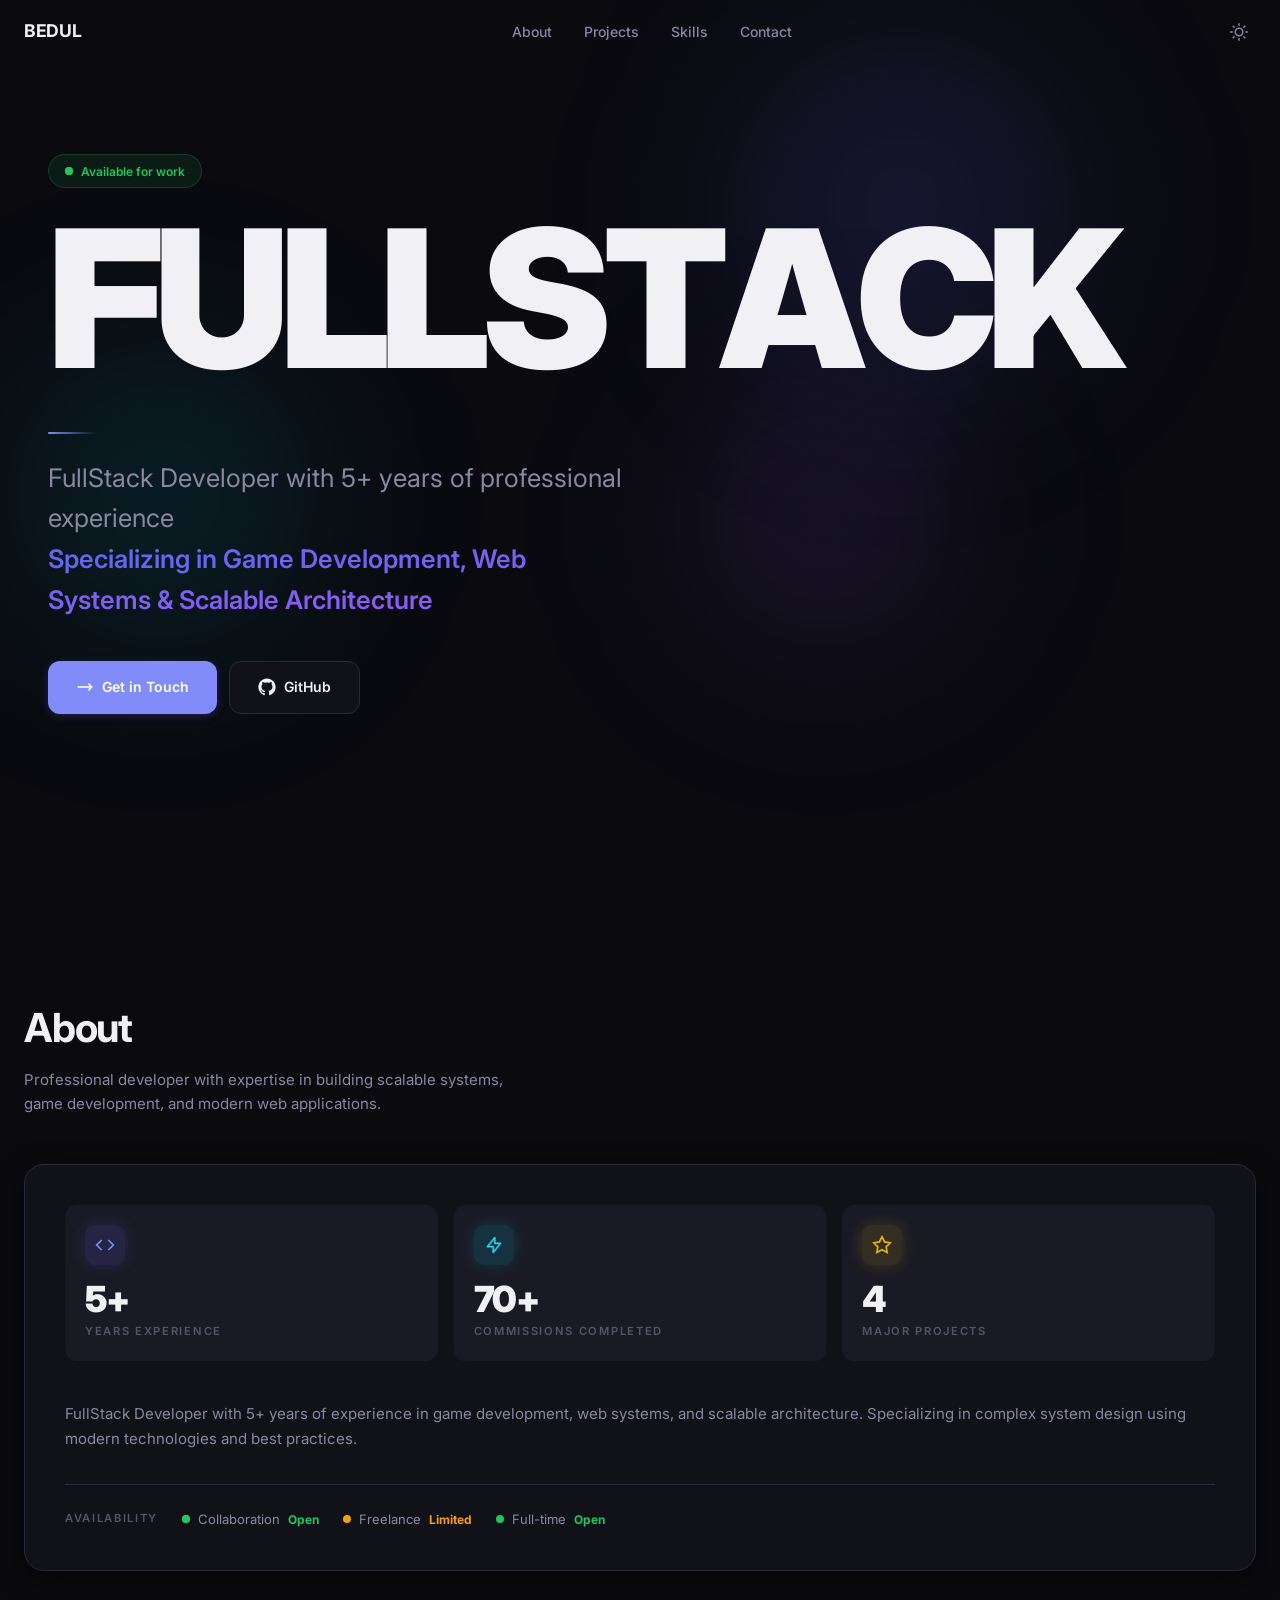
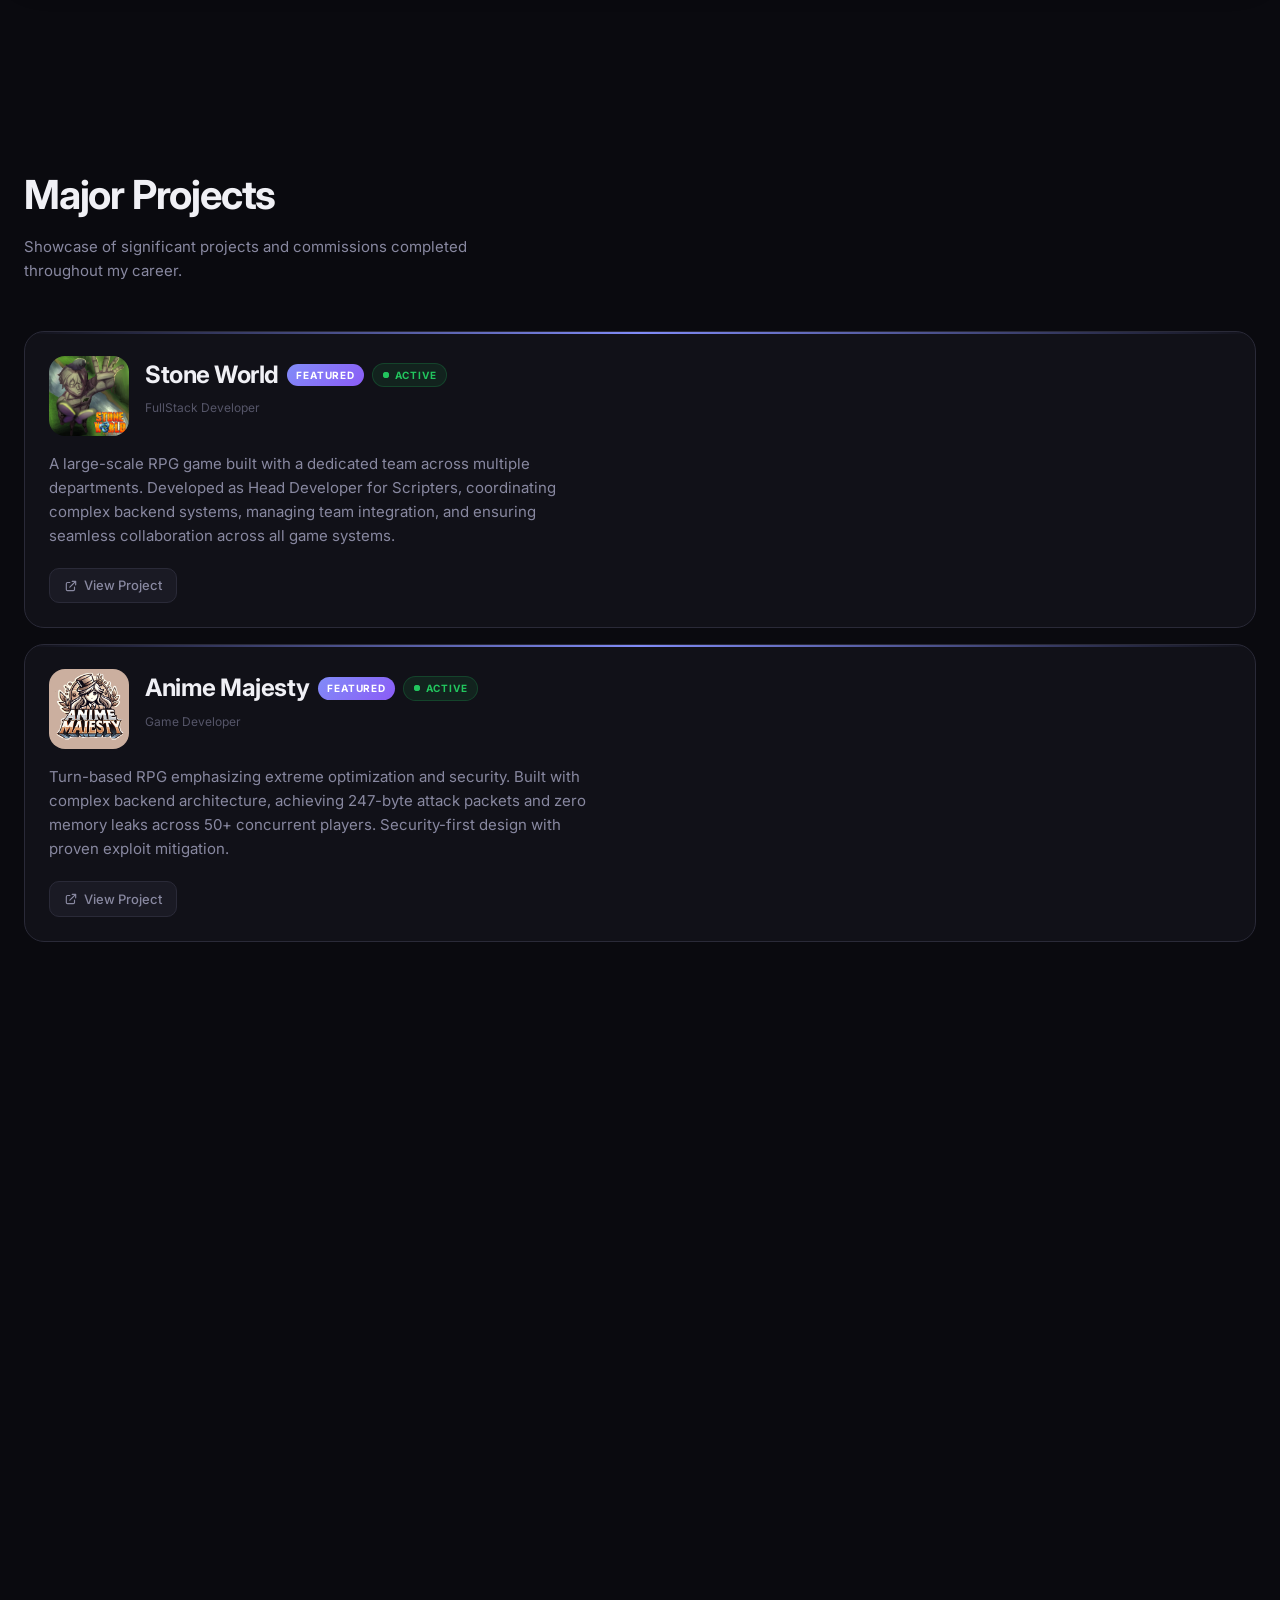
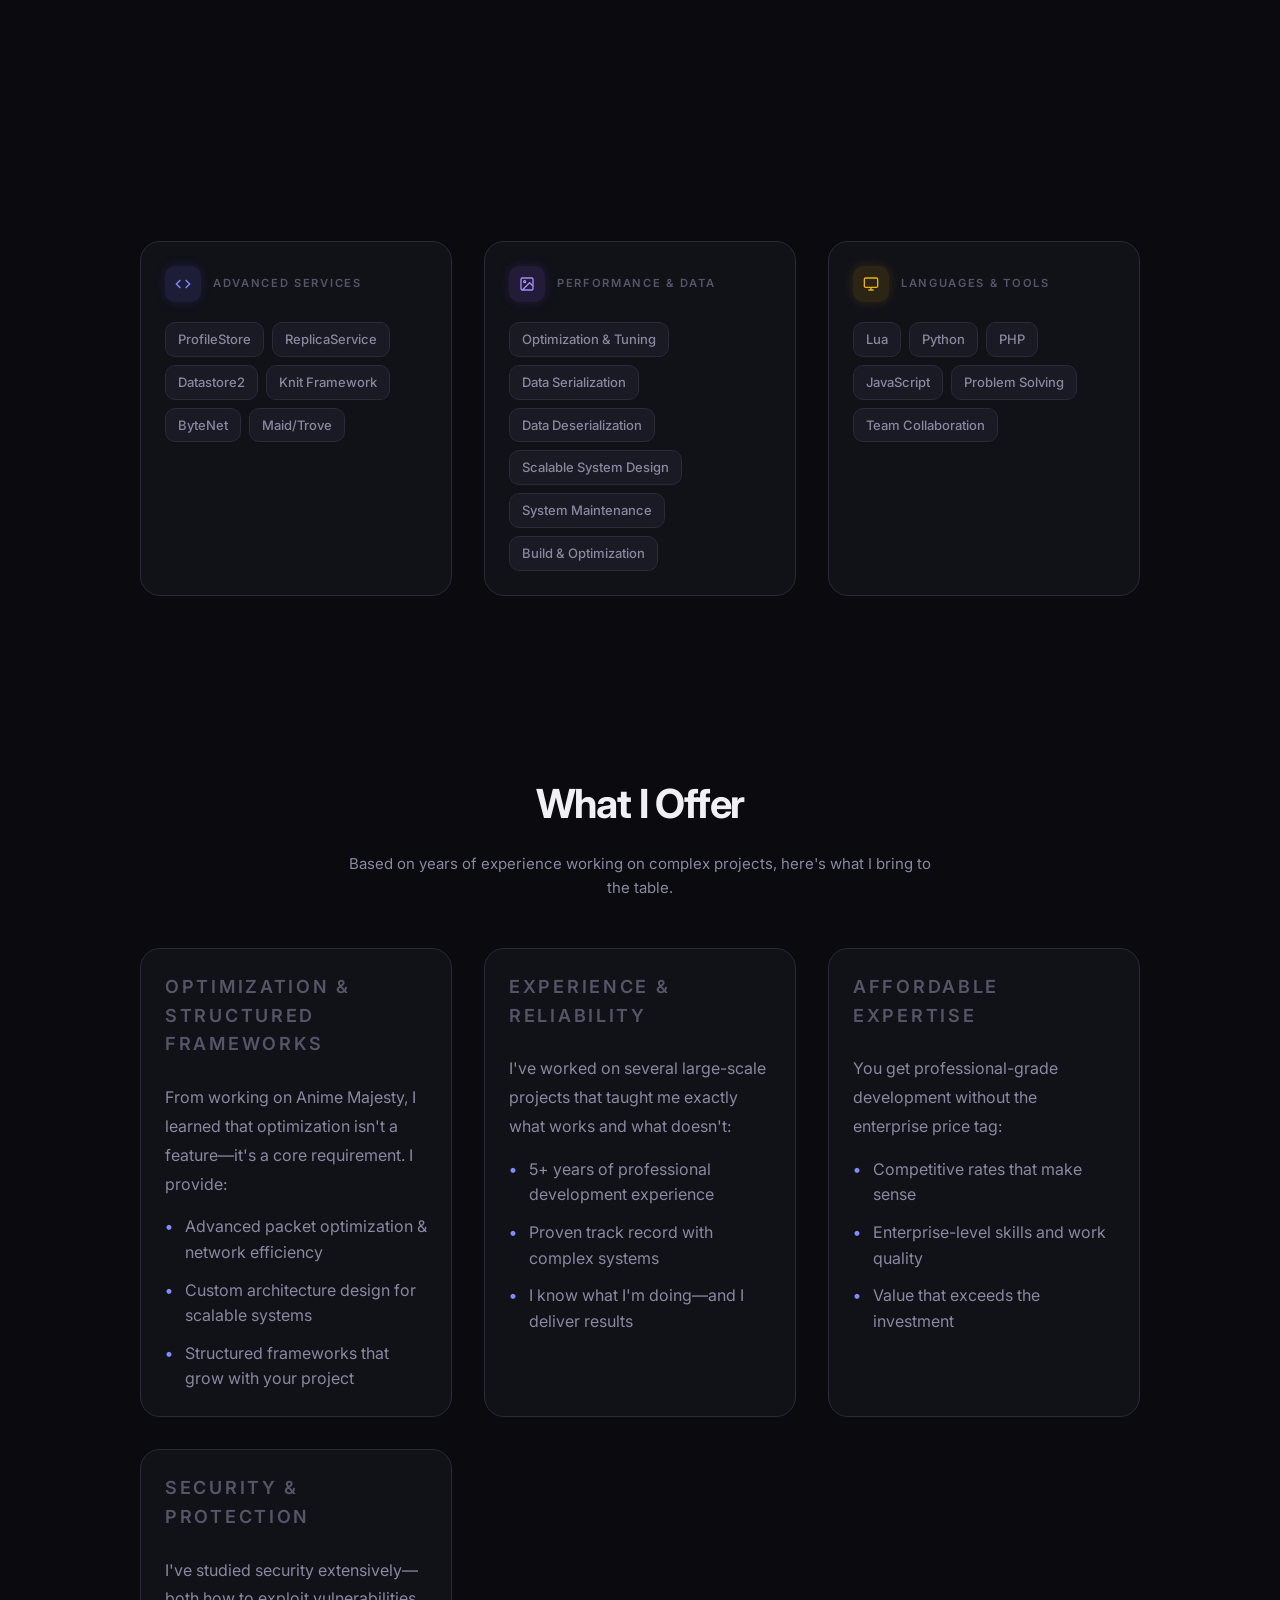
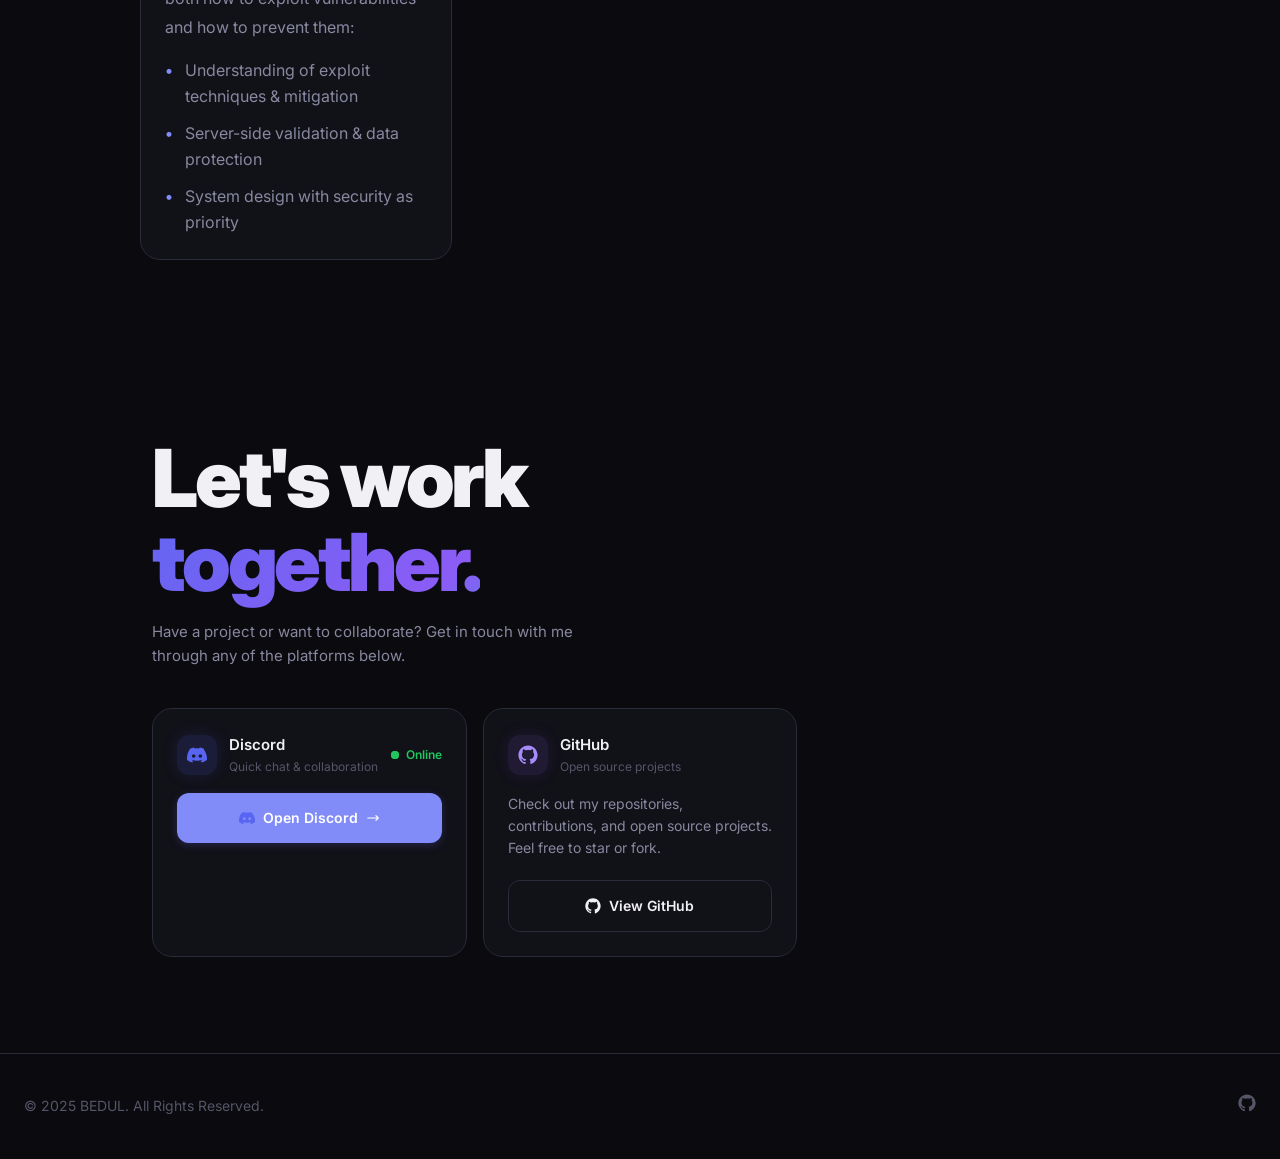
==== index.html @ ff4f9128 "Update index.html" ====
<!DOCTYPE html>
<html lang="en">
<head>
    <meta charset="UTF-8">
    <meta name="viewport" content="width=device-width, initial-scale=1.0">
    <title>BEDUL - FullStack Developer & Game Developer</title>
    <meta name="description" content="FullStack Developer with 5+ years experience. Specializing in game development, web development, and system design. 70+ commissions completed.">
    <meta name="theme-color" content="#fafafa">

    <!-- Fonts -->
    <link rel="preconnect" href="https://fonts.googleapis.com">
    <link rel="preconnect" href="https://fonts.gstatic.com" crossorigin>
    <link href="https://fonts.googleapis.com/css2?family=Inter:wght@400;500;600;700;800;900&family=JetBrains+Mono:wght@400;500&display=swap" rel="stylesheet">

    <!-- Icons (Font Awesome) -->
    <link href="https://cdnjs.cloudflare.com/ajax/libs/font-awesome/6.4.0/css/all.min.css" rel="stylesheet">

    <!-- Custom CSS -->
    <link href="assets/css/style.css" rel="stylesheet">
</head>
<body>

<!-- ─── Ambient Background ─── -->
<div class="ambient-bg" aria-hidden="true">
    <div class="orb orb-1"></div>
    <div class="orb orb-2"></div>
    <div class="orb orb-3"></div>
</div>

<!-- ─── Navbar ─── -->
<nav id="navbar">
    <div class="nav-inner">
        <a href="#hero" class="nav-brand">BEDUL</a>

        <ul class="nav-links" id="nav-links">
            <li><a href="#about" onclick="smoothScroll(event,'#about')">About</a></li>
            <li><a href="#projects" onclick="smoothScroll(event,'#projects')">Projects</a></li>
            <li><a href="#skills" onclick="smoothScroll(event,'#skills')">Skills</a></li>
            <li><a href="#contact" onclick="smoothScroll(event,'#contact')">Contact</a></li>
        </ul>

        <div style="display:flex;align-items:center;gap:.5rem;">
            <button id="theme-toggle" aria-label="Toggle theme" title="Toggle theme">
                <!-- Moon icon (shown in light mode) -->
                <svg id="icon-moon" xmlns="http://www.w3.org/2000/svg" viewBox="0 0 24 24" fill="none" stroke="currentColor" stroke-width="2" stroke-linecap="round" stroke-linejoin="round"><path d="M21 12.79A9 9 0 1 1 11.21 3 7 7 0 0 0 21 12.79z"/></svg>
                <!-- Sun icon (shown in dark mode) -->
                <svg id="icon-sun" xmlns="http://www.w3.org/2000/svg" viewBox="0 0 24 24" fill="none" stroke="currentColor" stroke-width="2" stroke-linecap="round" stroke-linejoin="round" style="display:none"><circle cx="12" cy="12" r="5"/><line x1="12" y1="1" x2="12" y2="3"/><line x1="12" y1="21" x2="12" y2="23"/><line x1="4.22" y1="4.22" x2="5.64" y2="5.64"/><line x1="18.36" y1="18.36" x2="19.78" y2="19.78"/><line x1="1" y1="12" x2="3" y2="12"/><line x1="21" y1="12" x2="23" y2="12"/><line x1="4.22" y1="19.78" x2="5.64" y2="18.36"/><line x1="18.36" y1="5.64" x2="19.78" y2="4.22"/></svg>
            </button>
            <button id="mobile-menu-btn" aria-label="Toggle menu">
                <svg xmlns="http://www.w3.org/2000/svg" width="22" height="22" fill="none" stroke="currentColor" stroke-width="2" stroke-linecap="round" stroke-linejoin="round" viewBox="0 0 24 24"><line x1="3" y1="6" x2="21" y2="6"/><line x1="3" y1="12" x2="21" y2="12"/><line x1="3" y1="18" x2="21" y2="18"/></svg>
            </button>
        </div>
    </div>
</nav>

<!-- Mobile Nav -->
<div id="mobile-nav">
    <a href="#about" onclick="mobileSmoothScroll(event,'#about')">About</a>
    <a href="#projects" onclick="mobileSmoothScroll(event,'#projects')">Projects</a>
    <a href="#skills" onclick="mobileSmoothScroll(event,'#skills')">Skills</a>
    <a href="#contact" onclick="mobileSmoothScroll(event,'#contact')">Contact</a>
</div>

<main>
<!-- ─── Hero ─── -->
<section id="hero">
    <div class="hero-inner">
        <div class="hero-available">
            <span class="pulse-dot"></span>
            Available for work
        </div>

        <h1 class="hero-title" aria-label="FullStack Developer">
            <span class="char" style="animation-delay:.15s">F</span><span class="char" style="animation-delay:.21s">U</span><span class="char" style="animation-delay:.27s">L</span><span class="char" style="animation-delay:.33s">L</span><span class="char" style="animation-delay:.39s">S</span><span class="char" style="animation-delay:.45s">T</span><span class="char" style="animation-delay:.51s">A</span><span class="char" style="animation-delay:.57s">C</span><span class="char" style="animation-delay:.63s">K</span>
        </h1>

        <div class="hero-divider"></div>

        <p class="hero-subtitle">
            FullStack Developer with 5+ years of professional experience<br>
            <span class="accent-text">Specializing in Game Development, Web Systems & Scalable Architecture</span>
        </p>

        <div class="hero-actions">
            <a href="#contact" onclick="smoothScroll(event,'#contact')" class="btn-primary">
                <svg xmlns="http://www.w3.org/2000/svg" class="btn-icon" fill="none" viewBox="0 0 24 24" stroke="currentColor" stroke-width="2"><path stroke-linecap="round" stroke-linejoin="round" d="M17 8l4 4m0 0l-4 4m4-4H3"/></svg>
                Get in Touch
            </a>
            <a href="https://github.com/addinzulfikar" target="_blank" rel="noopener" class="btn-secondary">
                <svg xmlns="http://www.w3.org/2000/svg" class="btn-icon" fill="currentColor" viewBox="0 0 24 24"><path d="M12 .5C5.73.5.5 5.73.5 12c0 5.08 3.29 9.38 7.86 10.9.57.1.78-.25.78-.55v-2c-3.19.69-3.86-1.54-3.86-1.54-.52-1.32-1.27-1.67-1.27-1.67-1.04-.71.08-.7.08-.7 1.15.08 1.76 1.18 1.76 1.18 1.02 1.75 2.68 1.24 3.33.95.1-.74.4-1.24.72-1.52-2.55-.29-5.23-1.27-5.23-5.67 0-1.25.45-2.28 1.18-3.08-.12-.29-.51-1.46.11-3.04 0 0 .96-.31 3.14 1.17a10.9 10.9 0 0 1 2.86-.38c.97 0 1.95.13 2.86.38 2.18-1.48 3.14-1.17 3.14-1.17.62 1.58.23 2.75.11 3.04.73.8 1.18 1.83 1.18 3.08 0 4.41-2.69 5.38-5.25 5.66.41.36.78 1.06.78 2.13v3.16c0 .31.2.66.79.55C20.21 21.38 23.5 17.08 23.5 12 23.5 5.73 18.27.5 12 .5z"/></svg>
                GitHub
            </a>
        </div>
    </div>
</section>

<!-- ─── About ─── -->
<section id="about">
    <div class="section-header reveal">
        <h2 class="section-title">About</h2>
        <p class="section-subtitle">Professional developer with expertise in building scalable systems, game development, and modern web applications.</p>
    </div>

    <div class="about-card reveal">
        <div class="stats-grid">
            <!-- Stat 1 -->
            <div class="stat-card">
                <div class="stat-icon" style="background:rgba(99,102,241,.15);box-shadow:0 0 16px rgba(99,102,241,.2)">
                    <svg xmlns="http://www.w3.org/2000/svg" fill="none" viewBox="0 0 24 24" stroke="#818cf8" stroke-width="2"><polyline points="16 18 22 12 16 6"/><polyline points="8 6 2 12 8 18"/></svg>
                </div>
                <div class="stat-number" data-target="5" data-suffix="+">0</div>
                <div class="stat-label">Years Experience</div>
            </div>

            <!-- Stat 2 -->
            <div class="stat-card">
                <div class="stat-icon" style="background:rgba(6,182,212,.15);box-shadow:0 0 16px rgba(6,182,212,.2)">
                    <svg xmlns="http://www.w3.org/2000/svg" fill="none" viewBox="0 0 24 24" stroke="#22d3ee" stroke-width="2"><path stroke-linecap="round" stroke-linejoin="round" d="M13 10V3L4 14h7v7l9-11h-7z"/></svg>
                </div>
                <div class="stat-number" data-target="70" data-suffix="+">0</div>
                <div class="stat-label">Commissions Completed</div>
            </div>

            <!-- Stat 3 -->
            <div class="stat-card">
                <div class="stat-icon" style="background:rgba(234,179,8,.12);box-shadow:0 0 16px rgba(234,179,8,.2)">
                    <svg xmlns="http://www.w3.org/2000/svg" fill="none" viewBox="0 0 24 24" stroke="#eab308" stroke-width="2"><polygon points="12 2 15.09 8.26 22 9.27 17 14.14 18.18 21.02 12 17.77 5.82 21.02 7 14.14 2 9.27 8.91 8.26 12 2"/></svg>
                </div>
                <div class="stat-number" data-target="4" data-suffix="">0</div>
                <div class="stat-label">Major Projects</div>
            </div>
        </div>

        <p style="font-size:.9375rem;color:var(--color-text-secondary);line-height:1.7;margin-bottom:1rem;">
            FullStack Developer with 5+ years of experience in game development, web systems, and scalable architecture. Specializing in complex system design using modern technologies and best practices.
        </p>

        <div class="availability-row">
            <span class="avail-label">Availability</span>
            <div class="avail-item">
                <span class="pulse-dot" style="width:8px;height:8px;flex-shrink:0;position:relative;display:inline-block"></span>
                <span style="font-size:.8125rem;color:var(--color-text-secondary)">Collaboration</span>
                <span class="avail-status" style="color:var(--color-available)">Open</span>
            </div>
            <div class="avail-item">
                <span style="width:8px;height:8px;border-radius:50%;background:var(--color-limited);display:inline-block;flex-shrink:0"></span>
                <span style="font-size:.8125rem;color:var(--color-text-secondary)">Freelance</span>
                <span class="avail-status" style="color:var(--color-limited)">Limited</span>
            </div>
            <div class="avail-item">
                <span style="width:8px;height:8px;border-radius:50%;background:var(--color-available);display:inline-block;flex-shrink:0"></span>
                <span style="font-size:.8125rem;color:var(--color-text-secondary)">Full-time</span>
                <span class="avail-status" style="color:var(--color-available)">Open</span>
            </div>
        </div>
    </div>
</section>

<!-- ─── Experience / Projects ─── -->
<section id="projects">
    <div class="section-header reveal">
        <h2 class="section-title">Major Projects</h2>
        <p class="section-subtitle">Showcase of significant projects and commissions completed throughout my career.</p>
    </div>

    <div class="projects-grid">

        <!-- Stone World -->
        <div class="project-card featured reveal">
            <div class="featured-bar"></div>
            <div class="project-card-header">
                <img src="assets/images/Stone_world.png" alt="Stone World" style="width:5rem;height:5rem;border-radius:1rem;object-fit:cover;">
                <div class="project-meta">
                    <div class="project-title-row">
                        <span class="project-title">Stone World</span>
                        <span class="badge badge-featured">Featured</span>
                        <span class="badge badge-active">
                            <span class="pulse-dot" style="width:6px;height:6px;position:relative;display:inline-block"></span>
                            Active
                        </span>
                    </div>
                    <div class="project-role">FullStack Developer</div>
                </div>
            </div>
            <p class="project-desc">A large-scale RPG game built with a dedicated team across multiple departments. Developed as Head Developer for Scripters, coordinating complex backend systems, managing team integration, and ensuring seamless collaboration across all game systems.</p>
            <div class="project-links">
                <a href="stone-world.html" class="project-link-btn">
                    <svg xmlns="http://www.w3.org/2000/svg" fill="none" viewBox="0 0 24 24" stroke="currentColor" stroke-width="2" width="14" height="14"><path stroke-linecap="round" stroke-linejoin="round" d="M10 6H6a2 2 0 00-2 2v10a2 2 0 002 2h10a2 2 0 002-2v-4M14 4h6m0 0v6m0-6L10 14"/></svg>
                    View Project
                </a>
            </div>
        </div>

        <!-- Anime Majesty -->
        <div class="project-card featured reveal">
            <div class="featured-bar"></div>
            <div class="project-card-header">
                <img src="assets/images/Anime_Majesty.png" alt="Anime Majesty" style="width:5rem;height:5rem;border-radius:1rem;object-fit:cover;">
                <div class="project-meta">
                    <div class="project-title-row">
                        <span class="project-title">Anime Majesty</span>
                        <span class="badge badge-featured">Featured</span>
                        <span class="badge badge-active">
                            <span class="pulse-dot" style="width:6px;height:6px;position:relative;display:inline-block"></span>
                            Active
                        </span>
                    </div>
                    <div class="project-role">Game Developer</div>
                </div>
            </div>
            <p class="project-desc">Turn-based RPG emphasizing extreme optimization and security. Built with complex backend architecture, achieving 247-byte attack packets and zero memory leaks across 50+ concurrent players. Security-first design with proven exploit mitigation.</p>
            <div class="project-links">
                <a href="anime-majesty.html" class="project-link-btn">
                    <svg xmlns="http://www.w3.org/2000/svg" fill="none" viewBox="0 0 24 24" stroke="currentColor" stroke-width="2" width="14" height="14"><path stroke-linecap="round" stroke-linejoin="round" d="M10 6H6a2 2 0 00-2 2v10a2 2 0 002 2h10a2 2 0 002-2v-4M14 4h6m0 0v6m0-6L10 14"/></svg>
                    View Project
                </a>
            </div>
        </div>

    </div>
</section>

<!-- ─── Other Projects ─── -->
<section style="padding:4rem 2rem;max-width:1200px;margin:0 auto;">
    <div class="section-header reveal">
        <h2 class="section-title">Other Projects</h2>
        <p class="section-subtitle">Additional projects and contributions.</p>
    </div>

    <div class="projects-grid">

        <!-- Liberty Height -->
        <div class="project-card reveal">
            <div class="project-card-header">
                <img src="assets/images/Liberty_Height.png" alt="Liberty Height" style="width:5rem;height:5rem;border-radius:1rem;object-fit:cover;">
                <div class="project-meta">
                    <div class="project-title-row">
                        <span class="project-title">Liberty Height</span>
                    </div>
                    <div class="project-role">Game Developer & System Architect</div>
                </div>
            </div>
            <p class="project-desc">Contribute to 3 Million visits game with FPS gameplay systems including gun mechanics, phone integration, and physics-based ragdoll.</p>
            <div class="project-links">
                <a href="liberty-height.html" class="project-link-btn">
                    <svg xmlns="http://www.w3.org/2000/svg" fill="none" viewBox="0 0 24 24" stroke="currentColor" stroke-width="2" width="14" height="14"><path stroke-linecap="round" stroke-linejoin="round" d="M10 6H6a2 2 0 00-2 2v10a2 2 0 002 2h10a2 2 0 002-2v-4M14 4h6m0 0v6m0-6L10 14"/></svg>
                    View Project
                </a>
            </div>
        </div>

        <!-- Spaceoid GameDevs -->
        <div class="project-card reveal">
            <div class="project-card-header">
                <img src="assets/images/Spaceoid_GameDevs.png" alt="Spaceoid GameDevs" style="width:5rem;height:5rem;border-radius:1rem;object-fit:cover;">
                <div class="project-meta">
                    <div class="project-title-row">
                        <span class="project-title">Spaceoid GameDevs</span>
                    </div>
                    <div class="project-role">Game Developer & Consultant</div>
                </div>
            </div>
            <p class="project-desc">Space-themed game with exploration, resource management, and strategy gameplay systems.</p>
            <div class="project-links">
                <a href="#" class="project-link-btn">
                    <svg xmlns="http://www.w3.org/2000/svg" fill="none" viewBox="0 0 24 24" stroke="currentColor" stroke-width="2" width="14" height="14"><path stroke-linecap="round" stroke-linejoin="round" d="M10 6H6a2 2 0 00-2 2v10a2 2 0 002 2h10a2 2 0 002-2v-4M14 4h6m0 0v6m0-6L10 14"/></svg>
                    View Project
                </a>
            </div>
        </div>

        <!-- Another Commission -->
        <div class="project-card reveal">
            <div class="project-card-header">
                <div style="width:5rem;height:5rem;border-radius:1rem;background:linear-gradient(135deg, #818cf8, #a78bfa);display:flex;align-items:center;justify-content:center;color:white;font-weight:700;font-size:1.5rem;">
                    ⭐
                </div>
                <div class="project-meta">
                    <div class="project-title-row">
                        <span class="project-title">Another Commission</span>
                    </div>
                    <div class="project-role">Community Reviews & Feedback</div>
                </div>
            </div>
            <p class="project-desc">A showcase of project reviews from community members and admin feedback from Ro-devs. Featuring testimonials and insights from 8+ community reviews plus admin approval.</p>
            <div class="project-links">
                <a href="another-commission.html" class="project-link-btn">
                    <svg xmlns="http://www.w3.org/2000/svg" fill="none" viewBox="0 0 24 24" stroke="currentColor" stroke-width="2" width="14" height="14"><path stroke-linecap="round" stroke-linejoin="round" d="M4 16l4.586-4.586a2 2 0 012.828 0L16 16m-2-2l1.586-1.586a2 2 0 012.828 0L20 14m-6-6h.01M6 20h12a2 2 0 002-2V6a2 2 0 00-2-2H6a2 2 0 00-2 2v12a2 2 0 002 2z"/></svg>
                    View Reviews
                </a>
            </div>
        </div>

    </div>
</section>

<!-- ─── Skills ─── -->
<section id="skills">
    <div class="section-header reveal">
        <h2 class="section-title">Advanced Concepts & Technologies</h2>
        <p class="section-subtitle">Core expertise and specialized technologies I work with.</p>
    </div>

    <div class="skills-grid" style="max-width: 1000px; margin: 0 auto; display: grid; grid-template-columns: repeat(auto-fit, minmax(280px, 1fr)); gap: 2rem;">

        <!-- Advanced Frameworks & Services -->
        <div class="skill-card reveal">
            <div class="skill-card-header">
                <div class="skill-cat-icon" style="background:rgba(99,102,241,.15);box-shadow:0 0 12px rgba(99,102,241,.15)">
                    <svg xmlns="http://www.w3.org/2000/svg" fill="none" viewBox="0 0 24 24" stroke="#818cf8" stroke-width="2"><polyline points="16 18 22 12 16 6"/><polyline points="8 6 2 12 8 18"/></svg>
                </div>
                <span class="skill-cat-name">Advanced Services</span>
            </div>
            <div class="skill-tags">
                <span class="skill-tag">ProfileStore</span>
                <span class="skill-tag">ReplicaService</span>
                <span class="skill-tag">Datastore2</span>
                <span class="skill-tag">Knit Framework</span>
                <span class="skill-tag">ByteNet</span>
                <span class="skill-tag">Maid/Trove</span>
            </div>
        </div>

        <!-- Performance & Optimization -->
        <div class="skill-card reveal">
            <div class="skill-card-header">
                <div class="skill-cat-icon" style="background:rgba(139,92,246,.15);box-shadow:0 0 12px rgba(139,92,246,.15)">
                    <svg xmlns="http://www.w3.org/2000/svg" fill="none" viewBox="0 0 24 24" stroke="#a78bfa" stroke-width="2"><rect x="3" y="3" width="18" height="18" rx="2" ry="2"/><circle cx="8.5" cy="8.5" r="1.5"/><polyline points="21 15 16 10 5 21"/></svg>
                </div>
                <span class="skill-cat-name">Performance & Data</span>
            </div>
            <div class="skill-tags">
                <span class="skill-tag">Optimization & Tuning</span>
                <span class="skill-tag">Data Serialization</span>
                <span class="skill-tag">Data Deserialization</span>
                <span class="skill-tag">Scalable System Design</span>
                <span class="skill-tag">System Maintenance</span>
                <span class="skill-tag">Build & Optimization</span>
            </div>
        </div>

        <!-- Programming Languages & Tools -->
        <div class="skill-card reveal">
            <div class="skill-card-header">
                <div class="skill-cat-icon" style="background:rgba(234,179,8,.12);box-shadow:0 0 12px rgba(234,179,8,.15)">
                    <svg xmlns="http://www.w3.org/2000/svg" fill="none" viewBox="0 0 24 24" stroke="#eab308" stroke-width="2"><rect x="2" y="3" width="20" height="14" rx="2" ry="2"/><line x1="8" y1="21" x2="16" y2="21"/><line x1="12" y1="17" x2="12" y2="21"/></svg>
                </div>
                <span class="skill-cat-name">Languages & Tools</span>
            </div>
            <div class="skill-tags">
                <span class="skill-tag">Lua</span>
                <span class="skill-tag">Python</span>
                <span class="skill-tag">PHP</span>
                <span class="skill-tag">JavaScript</span>
                <span class="skill-tag">Problem Solving</span>
                <span class="skill-tag">Team Collaboration</span>
            </div>
        </div>

    </div>
</section>

<!-- ─── What I Offers ─── -->
<section id="offers" style="padding: 5rem 2rem; background: var(--color-bg);">
    <div style="max-width: 1000px; margin: 0 auto;">
        <div class="section-header reveal" style="text-align: center; margin-bottom: 3rem;">
            <h2 class="section-title">What I Offer</h2>
            <p class="section-subtitle" style="max-width: 600px; margin: 1rem auto 0;">
                Based on years of experience working on complex projects, here's what I bring to the table.
            </p>
        </div>

        <div style="display: grid; grid-template-columns: repeat(auto-fit, minmax(300px, 1fr)); gap: 2rem;">
            <!-- Optimization & Structured Frameworks -->
            <div class="skill-card reveal">
                <div class="skill-card-header" style="margin-bottom: 1.5rem;">
                    <span class="skill-cat-name" style="font-size: 1.125rem; font-weight: 600;">Optimization & Structured Frameworks</span>
                </div>
                <p style="color: var(--color-text-secondary); line-height: 1.8; margin-bottom: 1rem;">
                    From working on Anime Majesty, I learned that optimization isn't a feature—it's a core requirement. I provide:
                </p>
                <div style="list-style: none; padding: 0; margin: 0;">
                    <div style="display: flex; gap: 0.75rem; margin-bottom: 0.75rem; color: var(--color-text-secondary);">
                        <span style="color: #818cf8; font-weight: 600; flex-shrink: 0;">•</span>
                        <span>Advanced packet optimization & network efficiency</span>
                    </div>
                    <div style="display: flex; gap: 0.75rem; margin-bottom: 0.75rem; color: var(--color-text-secondary);">
                        <span style="color: #818cf8; font-weight: 600; flex-shrink: 0;">•</span>
                        <span>Custom architecture design for scalable systems</span>
                    </div>
                    <div style="display: flex; gap: 0.75rem; color: var(--color-text-secondary);">
                        <span style="color: #818cf8; font-weight: 600; flex-shrink: 0;">•</span>
                        <span>Structured frameworks that grow with your project</span>
                    </div>
                </div>
            </div>

            <!-- Experience & Reliability -->
            <div class="skill-card reveal">
                <div class="skill-card-header" style="margin-bottom: 1.5rem;">
                    <span class="skill-cat-name" style="font-size: 1.125rem; font-weight: 600;">Experience & Reliability</span>
                </div>
                <p style="color: var(--color-text-secondary); line-height: 1.8; margin-bottom: 1rem;">
                    I've worked on several large-scale projects that taught me exactly what works and what doesn't:
                </p>
                <div style="list-style: none; padding: 0; margin: 0;">
                    <div style="display: flex; gap: 0.75rem; margin-bottom: 0.75rem; color: var(--color-text-secondary);">
                        <span style="color: #818cf8; font-weight: 600; flex-shrink: 0;">•</span>
                        <span>5+ years of professional development experience</span>
                    </div>
                    <div style="display: flex; gap: 0.75rem; margin-bottom: 0.75rem; color: var(--color-text-secondary);">
                        <span style="color: #818cf8; font-weight: 600; flex-shrink: 0;">•</span>
                        <span>Proven track record with complex systems</span>
                    </div>
                    <div style="display: flex; gap: 0.75rem; color: var(--color-text-secondary);">
                        <span style="color: #818cf8; font-weight: 600; flex-shrink: 0;">•</span>
                        <span>I know what I'm doing—and I deliver results</span>
                    </div>
                </div>
            </div>

            <!-- Affordable Expertise -->
            <div class="skill-card reveal">
                <div class="skill-card-header" style="margin-bottom: 1.5rem;">
                    <span class="skill-cat-name" style="font-size: 1.125rem; font-weight: 600;">Affordable Expertise</span>
                </div>
                <p style="color: var(--color-text-secondary); line-height: 1.8; margin-bottom: 1rem;">
                    You get professional-grade development without the enterprise price tag:
                </p>
                <div style="list-style: none; padding: 0; margin: 0;">
                    <div style="display: flex; gap: 0.75rem; margin-bottom: 0.75rem; color: var(--color-text-secondary);">
                        <span style="color: #818cf8; font-weight: 600; flex-shrink: 0;">•</span>
                        <span>Competitive rates that make sense</span>
                    </div>
                    <div style="display: flex; gap: 0.75rem; margin-bottom: 0.75rem; color: var(--color-text-secondary);">
                        <span style="color: #818cf8; font-weight: 600; flex-shrink: 0;">•</span>
                        <span>Enterprise-level skills and work quality</span>
                    </div>
                    <div style="display: flex; gap: 0.75rem; color: var(--color-text-secondary);">
                        <span style="color: #818cf8; font-weight: 600; flex-shrink: 0;">•</span>
                        <span>Value that exceeds the investment</span>
                    </div>
                </div>
            </div>

            <!-- Security & Protection -->
            <div class="skill-card reveal">
                <div class="skill-card-header" style="margin-bottom: 1.5rem;">
                    <span class="skill-cat-name" style="font-size: 1.125rem; font-weight: 600;">Security & Protection</span>
                </div>
                <p style="color: var(--color-text-secondary); line-height: 1.8; margin-bottom: 1rem;">
                    I've studied security extensively—both how to exploit vulnerabilities and how to prevent them:
                </p>
                <div style="list-style: none; padding: 0; margin: 0;">
                    <div style="display: flex; gap: 0.75rem; margin-bottom: 0.75rem; color: var(--color-text-secondary);">
                        <span style="color: #818cf8; font-weight: 600; flex-shrink: 0;">•</span>
                        <span>Understanding of exploit techniques & mitigation</span>
                    </div>
                    <div style="display: flex; gap: 0.75rem; margin-bottom: 0.75rem; color: var(--color-text-secondary);">
                        <span style="color: #818cf8; font-weight: 600; flex-shrink: 0;">•</span>
                        <span>Server-side validation & data protection</span>
                    </div>
                    <div style="display: flex; gap: 0.75rem; color: var(--color-text-secondary);">
                        <span style="color: #818cf8; font-weight: 600; flex-shrink: 0;">•</span>
                        <span>System design with security as priority</span>
                    </div>
                </div>
            </div>
        </div>
    </div>
</section>

<!-- ─── Contact ─── -->
<section id="contact">
    <div class="reveal">
        <h2 class="contact-heading">
            Let's work<br>
            <span class="accent-gradient-text">together.</span>
        </h2>
        <p style="font-size:.9375rem;color:var(--color-text-secondary);max-width:30rem;">
            Have a project or want to collaborate? Get in touch with me through any of the platforms below.
        </p>
    </div>

    <div class="contact-cards">

        <!-- Discord -->
        <div class="contact-card reveal">
            <div class="contact-card-header">
                <div class="contact-icon-wrap" style="background:rgba(88,101,242,.15);box-shadow:0 0 16px rgba(88,101,242,.15)">
                    <svg xmlns="http://www.w3.org/2000/svg" fill="#5865F2" viewBox="0 0 24 24"><path d="M20.317 4.37a19.791 19.791 0 00-4.885-1.515.074.074 0 00-.079.037c-.211.375-.445.864-.607 1.25a18.27 18.27 0 00-5.487 0c-.163-.386-.395-.875-.607-1.25a.077.077 0 00-.079-.037A19.736 19.736 0 003.677 4.37a.07.07 0 00-.032.027C.533 9.046-.32 13.58.099 18.057a.082.082 0 00.031.056 19.9 19.9 0 005.993 3.03.078.078 0 00.084-.028c.462-.63.873-1.295 1.226-1.994a.076.076 0 00-.042-.106 13.107 13.107 0 01-1.872-.892.077.077 0 01-.008-.128c.126-.095.252-.195.372-.297a.074.074 0 01.077-.01c3.928 1.793 8.18 1.793 12.062 0a.074.074 0 01.078.009c.12.102.246.203.373.298a.077.077 0 01-.006.127 12.299 12.299 0 01-1.873.892.076.076 0 00-.041.107c.352.699.764 1.365 1.225 1.994a.076.076 0 00.084.028 19.865 19.865 0 006.002-3.03.077.077 0 00.032-.054c.5-4.718-.838-8.812-3.549-12.437a.061.061 0 00-.031-.028zM8.02 15.33c-1.183 0-2.157-.965-2.157-2.156 0-1.193.964-2.157 2.157-2.157 1.193 0 2.157.964 2.157 2.157 0 1.19-.964 2.156-2.157 2.156zm7.975 0c-1.183 0-2.157-.965-2.157-2.156 0-1.193.965-2.157 2.157-2.157 1.192 0 2.157.964 2.157 2.157 0 1.19-.965 2.156-2.157 2.156z"/></svg>
                </div>
                <div>
                    <div class="contact-card-title">Discord</div>
                    <div class="contact-card-sub">Quick chat & collaboration</div>
                </div>
                <div class="status-online">
                    <span class="pulse-dot" style="width:8px;height:8px;flex-shrink:0;position:relative;display:inline-block"></span>
                    Online
                </div>
            </div>
            <a href="https://discord.com/users/323107249264525324" target="_blank" rel="noopener" class="btn-primary" style="width:100%;justify-content:center;font-size:.875rem;">
                <svg xmlns="http://www.w3.org/2000/svg" fill="#5865F2" viewBox="0 0 24 24" width="16" height="16"><path d="M20.317 4.37a19.791 19.791 0 00-4.885-1.515.074.074 0 00-.079.037c-.211.375-.445.864-.607 1.25a18.27 18.27 0 00-5.487 0c-.163-.386-.395-.875-.607-1.25a.077.077 0 00-.079-.037A19.736 19.736 0 003.677 4.37a.07.07 0 00-.032.027C.533 9.046-.32 13.58.099 18.057a.082.082 0 00.031.056 19.9 19.9 0 005.993 3.03.078.078 0 00.084-.028c.462-.63.873-1.295 1.226-1.994a.076.076 0 00-.042-.106 13.107 13.107 0 01-1.872-.892.077.077 0 01-.008-.128c.126-.095.252-.195.372-.297a.074.074 0 01.077-.01c3.928 1.793 8.18 1.793 12.062 0a.074.074 0 01.078.009c.12.102.246.203.373.298a.077.077 0 01-.006.127 12.299 12.299 0 01-1.873.892.076.076 0 00-.041.107c.352.699.764 1.365 1.225 1.994a.076.076 0 00.084.028 19.865 19.865 0 006.002-3.03.077.077 0 00.032-.054c.5-4.718-.838-8.812-3.549-12.437a.061.061 0 00-.031-.028zM8.02 15.33c-1.183 0-2.157-.965-2.157-2.156 0-1.193.964-2.157 2.157-2.157 1.193 0 2.157.964 2.157 2.157 0 1.19-.964 2.156-2.157 2.156zm7.975 0c-1.183 0-2.157-.965-2.157-2.156 0-1.193.965-2.157 2.157-2.157 1.192 0 2.157.964 2.157 2.157 0 1.19-.965 2.156-2.157 2.156z"/></svg>
                Open Discord
                <svg xmlns="http://www.w3.org/2000/svg" fill="none" viewBox="0 0 24 24" stroke="currentColor" stroke-width="2" width="14" height="14"><path stroke-linecap="round" stroke-linejoin="round" d="M17 8l4 4m0 0l-4 4m4-4H3"/></svg>
            </a>
        </div>

        <!-- GitHub -->
        <div class="contact-card reveal">
            <div class="contact-card-header">
                <div class="contact-icon-wrap" style="background:rgba(139,92,246,.12);box-shadow:0 0 16px rgba(139,92,246,.12)">
                    <svg xmlns="http://www.w3.org/2000/svg" fill="#a78bfa" viewBox="0 0 24 24"><path d="M12 .5C5.73.5.5 5.73.5 12c0 5.08 3.29 9.38 7.86 10.9.57.1.78-.25.78-.55v-2c-3.19.69-3.86-1.54-3.86-1.54-.52-1.32-1.27-1.67-1.27-1.67-1.04-.71.08-.7.08-.7 1.15.08 1.76 1.18 1.76 1.18 1.02 1.75 2.68 1.24 3.33.95.1-.74.4-1.24.72-1.52-2.55-.29-5.23-1.27-5.23-5.67 0-1.25.45-2.28 1.18-3.08-.12-.29-.51-1.46.11-3.04 0 0 .96-.31 3.14 1.17a10.9 10.9 0 0 1 2.86-.38c.97 0 1.95.13 2.86.38 2.18-1.48 3.14-1.17 3.14-1.17.62 1.58.23 2.75.11 3.04.73.8 1.18 1.83 1.18 3.08 0 4.41-2.69 5.38-5.25 5.66.41.36.78 1.06.78 2.13v3.16c0 .31.2.66.79.55C20.21 21.38 23.5 17.08 23.5 12 23.5 5.73 18.27.5 12 .5z"/></svg>
                </div>
                <div>
                    <div class="contact-card-title">GitHub</div>
                    <div class="contact-card-sub">Open source projects</div>
                </div>
            </div>
            <p class="contact-desc">Check out my repositories, contributions, and open source projects. Feel free to star or fork.</p>
            <a href="https://github.com/addinzulfikar" target="_blank" rel="noopener" class="btn-secondary" style="width:100%;justify-content:center;font-size:.875rem;">
                <svg xmlns="http://www.w3.org/2000/svg" fill="currentColor" viewBox="0 0 24 24" width="16" height="16"><path d="M12 .5C5.73.5.5 5.73.5 12c0 5.08 3.29 9.38 7.86 10.9.57.1.78-.25.78-.55v-2c-3.19.69-3.86-1.54-3.86-1.54-.52-1.32-1.27-1.67-1.27-1.27-1.04-.71.08-.7.08-.7 1.15.08 1.76 1.18 1.76 1.18 1.02 1.75 2.68 1.24 3.33.95.1-.74.4-1.24.72-1.52-2.55-.29-5.23-1.27-5.23-5.67 0-1.25.45-2.28 1.18-3.08-.12-.29-.51-1.46.11-3.04 0 0 .96-.31 3.14 1.17a10.9 10.9 0 0 1 2.86-.38c.97 0 1.95.13 2.86.38 2.18-1.48 3.14-1.17 3.14-1.17.62 1.58.23 2.75.11 3.04.73.8 1.18 1.83 1.18 3.08 0 4.41-2.69 5.38-5.25 5.66.41.36.78 1.06.78 2.13v3.16c0 .31.2.66.79.55C20.21 21.38 23.5 17.08 23.5 12 23.5 5.73 18.27.5 12 .5z"/></svg>
                View GitHub
            </a>
        </div>

    </div>
</section>
</main>

<!-- ─── Footer ─── -->
<footer>
    <div class="footer-inner">
        <p>&copy; 2025 BEDUL. All Rights Reserved.</p>
        <div class="footer-links">
            <a href="https://github.com/addinzulfikar" target="_blank" rel="noopener" aria-label="GitHub">
                <svg xmlns="http://www.w3.org/2000/svg" fill="currentColor" viewBox="0 0 24 24"><path d="M12 .5C5.73.5.5 5.73.5 12c0 5.08 3.29 9.38 7.86 10.9.57.1.78-.25.78-.55v-2c-3.19.69-3.86-1.54-3.86-1.54-.52-1.32-1.27-1.67-1.27-1.67-1.04-.71.08-.7.08-.7 1.15.08 1.76 1.18 1.76 1.18 1.02 1.75 2.68 1.24 3.33.95.1-.74.4-1.24.72-1.52-2.55-.29-5.23-1.27-5.23-5.67 0-1.25.45-2.28 1.18-3.08-.12-.29-.51-1.46.11-3.04 0 0 .96-.31 3.14 1.17a10.9 10.9 0 0 1 2.86-.38c.97 0 1.95.13 2.86.38 2.18-1.48 3.14-1.17 3.14-1.17.62 1.58.23 2.75.11 3.04.73.8 1.18 1.83 1.18 3.08 0 4.41-2.69 5.38-5.25 5.66.41.36.78 1.06.78 2.13v3.16c0 .31.2.66.79.55C20.21 21.38 23.5 17.08 23.5 12 23.5 5.73 18.27.5 12 .5z"/></svg>
            </a>
        </div>
    </div>
</footer>

<script src="assets/js/script.js"></script>
</body>
</html>
---- assets/css/style.css ----
/* ─── CSS Variables ─── */
:root {
    --color-bg: #fafafa;
    --color-surface: #ffffff;
    --color-surface-raised: #f5f5f7;
    --color-border: #e5e5ea;
    --color-border-hover: #d1d1d6;
    --color-text-primary: #1d1d1f;
    --color-text-secondary: #6e6e73;
    --color-text-muted: #aeaeb2;
    --color-accent: #6366f1;
    --color-accent-light: #818cf8;
    --color-accent-muted: rgba(99,102,241,0.1);
    --color-available: #22c55e;
    --color-limited: #f59e0b;
    --color-unavailable: #ef4444;
    --shadow-sm: 0 1px 2px rgba(0,0,0,0.04);
    --shadow-md: 0 4px 12px rgba(0,0,0,0.06);
    --shadow-lg: 0 8px 30px rgba(0,0,0,0.08);
    --shadow-glow: 0 0 20px rgba(99,102,241,0.15);
}

html.dark {
    --color-bg: #0a0a0f;
    --color-surface: #111118;
    --color-surface-raised: #1a1a24;
    --color-border: #2a2a38;
    --color-border-hover: #3a3a4a;
    --color-text-primary: #f0f0f5;
    --color-text-secondary: #8888a0;
    --color-text-muted: #555568;
    --color-accent: #818cf8;
    --color-accent-light: #a5b4fc;
    --color-accent-muted: rgba(99,102,241,0.15);
    --shadow-sm: 0 1px 2px rgba(0,0,0,0.2);
    --shadow-md: 0 4px 12px rgba(0,0,0,0.3);
    --shadow-lg: 0 8px 30px rgba(0,0,0,0.4);
    --shadow-glow: 0 0 20px rgba(129,140,248,0.2);
}

/* ─── Base ─── */
*, *::before, *::after { box-sizing: border-box; margin: 0; padding: 0; }

html {
    background: var(--color-bg);
    transition: background-color .3s ease;
    scroll-behavior: smooth;
}

body {
    min-height: 100vh;
    background: transparent;
    color: var(--color-text-primary);
    font-family: "Inter", system-ui, -apple-system, sans-serif;
    -webkit-font-smoothing: antialiased;
    line-height: 1.6;
    transition: color .3s ease;
}

a { text-decoration: none; color: inherit; }
img { max-width: 100%; display: block; }

::-webkit-scrollbar { width: 6px; }
::-webkit-scrollbar-track { background: var(--color-bg); }
::-webkit-scrollbar-thumb { background: var(--color-border-hover); border-radius: 3px; }
::-webkit-scrollbar-thumb:hover { background: var(--color-text-muted); }
::selection { background: rgba(99,102,241,.25); color: var(--color-text-primary); }

/* ─── Navbar ─── */
#navbar {
    position: fixed;
    top: 0; left: 0; right: 0;
    z-index: 100;
    height: 64px;
    display: flex;
    align-items: center;
    transition: background-color .3s ease, border-color .3s ease, backdrop-filter .3s ease;
    border-bottom: 1px solid transparent;
}

#navbar.scrolled {
    background-color: var(--color-bg);
    background-color: color-mix(in srgb, var(--color-bg) 80%, transparent);
    backdrop-filter: blur(16px) saturate(180%);
    border-bottom-color: var(--color-border);
}

.nav-inner {
    max-width: 90rem;
    margin: 0 auto;
    padding: 0 1.5rem;
    width: 100%;
    display: flex;
    align-items: center;
    justify-content: space-between;
}

.nav-brand {
    font-size: 1.1rem;
    font-weight: 700;
    letter-spacing: -.02em;
    color: var(--color-text-primary);
}

.nav-links {
    display: flex;
    align-items: center;
    gap: 2rem;
    list-style: none;
}

.nav-links a {
    font-size: .875rem;
    font-weight: 500;
    color: var(--color-text-secondary);
    transition: color .2s ease;
}
.nav-links a:hover { color: var(--color-text-primary); }

#theme-toggle {
    background: none;
    border: none;
    cursor: pointer;
    padding: .5rem;
    border-radius: .5rem;
    color: var(--color-text-secondary);
    display: flex;
    align-items: center;
    justify-content: center;
    transition: background .2s ease, color .2s ease;
}
#theme-toggle:hover { background: var(--color-surface-raised); color: var(--color-text-primary); }
#theme-toggle svg { width: 18px; height: 18px; }

/* Mobile nav */
#mobile-menu-btn {
    display: none;
    background: none;
    border: none;
    cursor: pointer;
    padding: .5rem;
    color: var(--color-text-secondary);
}
#mobile-nav {
    display: none;
    position: fixed;
    top: 64px; left: 0; right: 0;
    z-index: 99;
    padding: 1rem;
    background: var(--color-bg);
    background: color-mix(in srgb, var(--color-bg) 95%, transparent);
    backdrop-filter: blur(16px);
    border-bottom: 1px solid var(--color-border);
    flex-direction: column;
    gap: .25rem;
}
#mobile-nav.open { display: flex; }
#mobile-nav a {
    padding: .75rem 1rem;
    border-radius: .5rem;
    font-size: .875rem;
    font-weight: 500;
    color: var(--color-text-secondary);
    transition: background .2s;
}
#mobile-nav a:hover { background: var(--color-surface-raised); }

/* ─── Ambient Background ─── */
.ambient-bg {
    position: fixed;
    inset: 0;
    pointer-events: none;
    z-index: 0;
    overflow: hidden;
}

.orb {
    position: absolute;
    border-radius: 50%;
    filter: blur(80px);
    will-change: transform;
}

.orb-1 {
    width: 500px; height: 500px;
    top: -5%; right: 10%;
    background: radial-gradient(circle, rgba(99,102,241,.12) 0%, transparent 70%);
    animation: orb-float-1 20s ease-in-out infinite;
}
.orb-2 {
    width: 450px; height: 450px;
    top: 30%; left: -5%;
    background: radial-gradient(circle, rgba(6,182,212,.10) 0%, transparent 70%);
    animation: orb-float-2 25s ease-in-out infinite;
}
.orb-3 {
    width: 400px; height: 400px;
    bottom: 20%; right: 20%;
    background: radial-gradient(circle, rgba(139,92,246,.10) 0%, transparent 70%);
    animation: orb-float-3 22s ease-in-out infinite;
}

html.dark .orb-1 { background: radial-gradient(circle, rgba(99,102,241,.22) 0%, transparent 70%); }
html.dark .orb-2 { background: radial-gradient(circle, rgba(6,182,212,.18) 0%, transparent 70%); }
html.dark .orb-3 { background: radial-gradient(circle, rgba(139,92,246,.18) 0%, transparent 70%); }

@keyframes orb-float-1 {
    0%,100% { transform: translate(0,0) scale(1); }
    25% { transform: translate(80px,-120px) scale(1.1); }
    50% { transform: translate(-40px,-60px) scale(.95); }
    75% { transform: translate(60px,40px) scale(1.05); }
}
@keyframes orb-float-2 {
    0%,100% { transform: translate(0,0) scale(1); }
    25% { transform: translate(-100px,80px) scale(1.08); }
    50% { transform: translate(60px,120px) scale(.92); }
    75% { transform: translate(-80px,-40px) scale(1.02); }
}
@keyframes orb-float-3 {
    0%,100% { transform: translate(0,0) scale(1); }
    33% { transform: translate(120px,-80px) scale(1.15); }
    66% { transform: translate(-60px,100px) scale(.9); }
}

/* ─── Main Layout ─── */
main { position: relative; z-index: 1; }

section {
    padding: 6rem 1.5rem;
    max-width: 90rem;
    margin: 0 auto;
}

/* ─── Hero Section ─── */
#hero {
    min-height: 100vh;
    display: flex;
    flex-direction: column;
    justify-content: center;
    padding-top: 64px;
    max-width: none;
}

.hero-inner {
    max-width: 90rem;
    margin: 0 auto;
    padding: 0 1.5rem;
    width: 100%;
}

.hero-title {
    font-size: clamp(5rem, 15vw, 13rem);
    font-weight: 900;
    line-height: .9;
    letter-spacing: -.05em;
    margin-bottom: .5rem;
    padding-bottom: .2em;
}

.hero-title .char {
    display: inline-block;
    opacity: 0;
    transform: translateY(80px);
    filter: blur(20px);
    animation: char-in .9s cubic-bezier(.16,1,.3,1) forwards;
}

@keyframes char-in {
    to { opacity: 1; transform: translateY(0); filter: blur(0); }
}

.hero-divider {
    width: 3rem; height: 2px;
    border-radius: 2px;
    background: linear-gradient(90deg, var(--color-accent), transparent);
    margin-bottom: 1.5rem;
    opacity: 0;
    animation: fade-up .6s .5s cubic-bezier(.16,1,.3,1) forwards;
}

.hero-subtitle {
    font-size: clamp(1.1rem, 2.5vw, 1.6rem);
    font-weight: 400;
    color: var(--color-text-secondary);
    max-width: 36rem;
    margin-bottom: 2.5rem;
    opacity: 0;
    animation: fade-up .6s .65s cubic-bezier(.16,1,.3,1) forwards;
}

.hero-subtitle .accent-text {
    font-weight: 600;
    background: linear-gradient(135deg, #6366f1, #8b5cf6, #06b6d4, #6366f1);
    background-size: 300% 100%;
    -webkit-background-clip: text;
    -webkit-text-fill-color: transparent;
    background-clip: text;
    animation: gradient-shift 4s ease-in-out infinite;
}

.hero-actions {
    display: flex;
    flex-wrap: wrap;
    gap: .75rem;
    opacity: 0;
    animation: fade-up .6s .8s cubic-bezier(.16,1,.3,1) forwards;
}

.hero-available {
    display: inline-flex;
    align-items: center;
    gap: .5rem;
    padding: .4rem 1rem;
    border-radius: 2rem;
    font-size: .75rem;
    font-weight: 600;
    background: rgba(34,197,94,.1);
    color: var(--color-available);
    border: 1px solid rgba(34,197,94,.2);
    margin-bottom: 1.5rem;
    opacity: 0;
    animation: fade-up .5s .35s cubic-bezier(.16,1,.3,1) forwards;
}

.pulse-dot {
    position: relative;
    width: 8px; height: 8px;
    flex-shrink: 0;
}
.pulse-dot::before {
    content: '';
    position: absolute;
    inset: 0;
    border-radius: 50%;
    background: var(--color-available);
    animation: ping 1.5s ease-in-out infinite;
}
.pulse-dot::after {
    content: '';
    position: absolute;
    inset: 0;
    border-radius: 50%;
    background: var(--color-available);
}
@keyframes ping {
    0%,100% { transform: scale(1); opacity: .75; }
    50% { transform: scale(2); opacity: 0; }
}

@keyframes fade-up {
    from { opacity: 0; transform: translateY(20px); filter: blur(8px); }
    to { opacity: 1; transform: translateY(0); filter: blur(0); }
}

@keyframes gradient-shift {
    0%,100% { background-position: 0% 50%; }
    50% { background-position: 100% 50%; }
}

/* ─── Buttons ─── */
.btn-primary {
    display: inline-flex;
    align-items: center;
    gap: .5rem;
    padding: .875rem 1.75rem;
    border-radius: .75rem;
    font-size: .875rem;
    font-weight: 600;
    color: white;
    background: var(--color-accent);
    border: none;
    cursor: pointer;
    box-shadow: 0 2px 8px rgba(99,102,241,.25);
    transition: box-shadow .2s, transform .2s;
}
.btn-primary:hover { box-shadow: 0 4px 16px rgba(99,102,241,.35); transform: translateY(-1px); color: white; }

.btn-secondary {
    display: inline-flex;
    align-items: center;
    gap: .5rem;
    padding: .875rem 1.75rem;
    border-radius: .75rem;
    font-size: .875rem;
    font-weight: 600;
    color: var(--color-text-primary);
    background: var(--color-surface);
    border: 1px solid var(--color-border);
    cursor: pointer;
    transition: background .2s, border-color .2s;
}
.btn-secondary:hover { background: var(--color-surface-raised); border-color: var(--color-border-hover); color: var(--color-text-primary); }

.btn-icon { width: 18px; height: 18px; }

/* ─── Section Titles ─── */
.section-header { margin-bottom: 3rem; }
.section-title {
    font-size: clamp(1.75rem, 4vw, 2.5rem);
    font-weight: 700;
    letter-spacing: -.03em;
    margin-bottom: .5rem;
}
.section-subtitle {
    font-size: .9375rem;
    color: var(--color-text-secondary);
    max-width: 30rem;
}

/* ─── About Section ─── */
.stats-grid {
    display: grid;
    grid-template-columns: repeat(auto-fit, minmax(160px, 1fr));
    gap: 1rem;
    margin-bottom: 2.5rem;
}

.stat-card {
    background: var(--color-surface-raised);
    border-radius: .75rem;
    padding: 1.25rem;
    transition: background .2s;
    cursor: default;
}

.stat-icon {
    width: 2.5rem; height: 2.5rem;
    border-radius: .625rem;
    display: flex;
    align-items: center;
    justify-content: center;
    margin-bottom: 1rem;
}

.stat-icon svg { width: 20px; height: 20px; }

.stat-number {
    font-size: 2.25rem;
    font-weight: 900;
    letter-spacing: -.04em;
    line-height: 1;
    margin-bottom: .375rem;
}

.stat-label {
    font-size: .7rem;
    text-transform: uppercase;
    letter-spacing: .15em;
    font-weight: 600;
    color: var(--color-text-muted);
}

.about-card {
    background: var(--color-surface);
    border: 1px solid var(--color-border);
    border-radius: 1.25rem;
    padding: 2.5rem;
    box-shadow: var(--shadow-lg);
}

.availability-row {
    display: flex;
    flex-wrap: wrap;
    align-items: center;
    gap: 1rem 1.5rem;
    margin-top: 2rem;
    padding-top: 1.5rem;
    border-top: 1px solid var(--color-border);
}

.avail-label {
    font-size: .7rem;
    text-transform: uppercase;
    letter-spacing: .15em;
    font-weight: 600;
    color: var(--color-text-muted);
}

.avail-item {
    display: flex;
    align-items: center;
    gap: .5rem;
    font-size: .8125rem;
}

.avail-status {
    font-weight: 700;
    font-size: .75rem;
}

/* ─── Experience / Project Cards ─── */
.projects-grid {
    display: grid;
    grid-template-columns: repeat(auto-fill, minmax(280px, 1fr));
    gap: 1rem;
}

.project-card {
    background: var(--color-surface);
    border: 1px solid var(--color-border);
    border-radius: 1.25rem;
    padding: 1.5rem;
    display: flex;
    flex-direction: column;
    transition: border-color .25s, box-shadow .25s;
    position: relative;
    overflow: hidden;
}

.project-card:hover {
    border-color: var(--color-border-hover);
    box-shadow: var(--shadow-lg);
}

.project-card.featured {
    grid-column: 1 / -1;
}

.featured-bar {
    position: absolute;
    top: 0; left: 0; right: 0;
    height: 2px;
    background: linear-gradient(90deg, transparent, var(--color-accent), transparent);
}

.project-card-header {
    display: flex;
    align-items: flex-start;
    gap: 1rem;
    margin-bottom: 1rem;
}

.project-icon {
    width: 3.5rem; height: 3.5rem;
    border-radius: .875rem;
    display: flex;
    align-items: center;
    justify-content: center;
    font-size: 1.5rem;
    flex-shrink: 0;
    border: 1px solid var(--color-border);
    background: var(--color-surface-raised);
}

.project-icon img {
    width: 100%; height: 100%;
    border-radius: .75rem;
    object-fit: cover;
}

.project-card.featured .project-icon {
    width: 5rem; height: 5rem;
    border-radius: 1rem;
    font-size: 2rem;
}

.project-meta { flex: 1; min-width: 0; }

.project-title-row {
    display: flex;
    flex-wrap: wrap;
    align-items: center;
    gap: .5rem;
    margin-bottom: .25rem;
}

.project-title {
    font-size: 1.125rem;
    font-weight: 700;
    letter-spacing: -.02em;
}

.project-card.featured .project-title { font-size: 1.5rem; }

.badge {
    font-size: .625rem;
    font-weight: 700;
    text-transform: uppercase;
    letter-spacing: .08em;
    padding: .2rem .6rem;
    border-radius: 2rem;
}

.badge-featured {
    background: linear-gradient(135deg, var(--color-accent), #8b5cf6);
    color: white;
}

.badge-active {
    background: rgba(34,197,94,.1);
    color: var(--color-available);
    border: 1px solid rgba(34,197,94,.2);
    display: flex;
    align-items: center;
    gap: .35rem;
}

.project-role {
    font-size: .75rem;
    color: var(--color-text-muted);
}

.project-desc {
    font-size: .875rem;
    color: var(--color-text-secondary);
    line-height: 1.6;
    margin-bottom: 1.25rem;
    flex: 1;
}

.project-card.featured .project-desc { font-size: .9375rem; max-width: 34rem; }

.project-links {
    display: flex;
    flex-wrap: wrap;
    gap: .5rem;
    margin-top: auto;
}

.project-link-btn {
    display: inline-flex;
    align-items: center;
    gap: .4rem;
    padding: .4rem .875rem;
    border-radius: .625rem;
    font-size: .8125rem;
    font-weight: 500;
    background: var(--color-surface-raised);
    border: 1px solid var(--color-border);
    color: var(--color-text-secondary);
    transition: color .2s, border-color .2s, background .2s, box-shadow .2s;
    cursor: pointer;
}

.project-link-btn:hover {
    color: var(--color-accent);
    border-color: var(--color-accent);
    background: var(--color-accent-muted);
    box-shadow: 0 0 12px rgba(99,102,241,.1);
}

.project-link-btn svg { width: 14px; height: 14px; }

/* ─── Skills Section ─── */
.skills-grid {
    display: grid;
    grid-template-columns: repeat(auto-fill, minmax(260px, 1fr));
    gap: 1rem;
}

.skill-card {
    background: var(--color-surface);
    border: 1px solid var(--color-border);
    border-radius: 1.25rem;
    padding: 1.5rem;
    transition: border-color .25s, box-shadow .25s;
    overflow: hidden;
}

.skill-card:hover {
    border-color: var(--color-border-hover);
    box-shadow: var(--shadow-lg);
}

.skill-card-header {
    display: flex;
    align-items: center;
    gap: .75rem;
    margin-bottom: 1.25rem;
}

.skill-cat-icon {
    width: 2.25rem; height: 2.25rem;
    border-radius: .625rem;
    display: flex;
    align-items: center;
    justify-content: center;
}
.skill-cat-icon svg { width: 16px; height: 16px; }

.skill-cat-name {
    font-size: .7rem;
    text-transform: uppercase;
    letter-spacing: .15em;
    font-weight: 600;
    color: var(--color-text-muted);
}

.skill-tags {
    display: flex;
    flex-wrap: wrap;
    gap: .5rem;
}

.skill-tag {
    display: inline-flex;
    align-items: center;
    gap: .4rem;
    padding: .375rem .75rem;
    border-radius: .625rem;
    font-size: .8125rem;
    font-weight: 500;
    border: 1px solid var(--color-border);
    color: var(--color-text-secondary);
    background: var(--color-surface-raised);
    transition: border-color .2s, color .2s, background .2s, box-shadow .2s;
    cursor: default;
}

.skill-tag:hover {
    border-color: var(--color-accent);
    color: var(--color-text-primary);
    background: var(--color-surface);
    box-shadow: 0 0 10px rgba(99,102,241,.08);
}

.skill-tag .tag-icon { font-size: 1rem; line-height: 1; }

/* ─── Contact Section ─── */
#contact { max-width: 64rem; }

.contact-heading {
    font-size: clamp(2.5rem, 7vw, 5rem);
    font-weight: 900;
    letter-spacing: -.04em;
    line-height: 1.05;
    margin-bottom: 1rem;
}

.contact-heading .accent-gradient-text {
    background: linear-gradient(135deg, #6366f1, #8b5cf6, #06b6d4, #6366f1);
    background-size: 300% 100%;
    -webkit-background-clip: text;
    -webkit-text-fill-color: transparent;
    background-clip: text;
    animation: gradient-shift 4s ease-in-out infinite;
}

.contact-cards {
    display: grid;
    grid-template-columns: repeat(auto-fill, minmax(280px, 1fr));
    gap: 1rem;
    margin-top: 2.5rem;
}

.contact-card {
    background: var(--color-surface);
    border: 1px solid var(--color-border);
    border-radius: 1.25rem;
    padding: 1.5rem;
    transition: border-color .25s, box-shadow .25s;
    position: relative;
    overflow: hidden;
}

.contact-card:hover {
    border-color: var(--color-border-hover);
    box-shadow: var(--shadow-lg);
}

.contact-icon-wrap {
    width: 2.5rem; height: 2.5rem;
    border-radius: .75rem;
    display: flex;
    align-items: center;
    justify-content: center;
}
.contact-icon-wrap svg { width: 20px; height: 20px; }

.contact-card-header {
    display: flex;
    align-items: center;
    gap: .75rem;
    margin-bottom: 1rem;
}

.contact-card-title { font-size: .9375rem; font-weight: 600; }
.contact-card-sub { font-size: .75rem; color: var(--color-text-muted); }

.status-online {
    display: flex;
    align-items: center;
    gap: .4rem;
    font-size: .75rem;
    font-weight: 600;
    color: var(--color-available);
    margin-left: auto;
}

.copy-row {
    display: flex;
    align-items: center;
    background: var(--color-surface-raised);
    border: 1px solid var(--color-border);
    border-radius: .75rem;
    overflow: hidden;
    margin-bottom: 1rem;
}

.copy-value {
    flex: 1;
    padding: .625rem 1rem;
    font-size: .875rem;
    font-weight: 500;
    font-family: "JetBrains Mono", monospace;
    color: var(--color-text-primary);
}

.copy-divider {
    width: 1px;
    height: 1.5rem;
    background: var(--color-border);
    flex-shrink: 0;
}

.copy-btn {
    display: flex;
    align-items: center;
    gap: .375rem;
    padding: .625rem .875rem;
    font-size: .8125rem;
    font-weight: 600;
    background: none;
    border: none;
    cursor: pointer;
    color: var(--color-text-secondary);
    transition: color .2s;
}
.copy-btn:hover { color: var(--color-accent); }
.copy-btn.copied { color: var(--color-available); }
.copy-btn svg { width: 14px; height: 14px; }

.contact-desc {
    font-size: .875rem;
    color: var(--color-text-secondary);
    line-height: 1.6;
    margin-bottom: 1.25rem;
}

/* ─── Footer ─── */
footer {
    border-top: 1px solid var(--color-border);
    padding: 2.5rem 1.5rem;
    text-align: center;
    font-size: .875rem;
    color: var(--color-text-muted);
    position: relative;
    z-index: 1;
}

.footer-inner {
    max-width: 90rem;
    margin: 0 auto;
    display: flex;
    flex-wrap: wrap;
    align-items: center;
    justify-content: space-between;
    gap: 1rem;
}

.footer-links {
    display: flex;
    align-items: center;
    gap: 1rem;
}

.footer-links a {
    color: var(--color-text-muted);
    transition: color .2s;
}
.footer-links a:hover { color: var(--color-text-primary); }
.footer-links svg { width: 18px; height: 18px; }

/* ─── Fade-in on scroll ─── */
.reveal {
    opacity: 0;
    transform: translateY(24px);
    filter: blur(8px);
    transition: opacity .6s cubic-bezier(.16,1,.3,1), transform .6s cubic-bezier(.16,1,.3,1), filter .6s;
}

.reveal.visible {
    opacity: 1;
    transform: translateY(0);
    filter: blur(0);
}

/* ─── Responsive ─── */
@media (max-width: 768px) {
    .nav-links { display: none; }
    #mobile-menu-btn { display: flex; }
    .stats-grid { grid-template-columns: 1fr 1fr; }
    .about-card { padding: 1.5rem; }
    .project-card.featured { grid-column: auto; }
    .contact-heading { font-size: clamp(2rem, 10vw, 3rem); }
}

@media (max-width: 480px) {
    .stats-grid { grid-template-columns: 1fr; }
    .hero-title { font-size: clamp(4rem, 20vw, 7rem); }
}
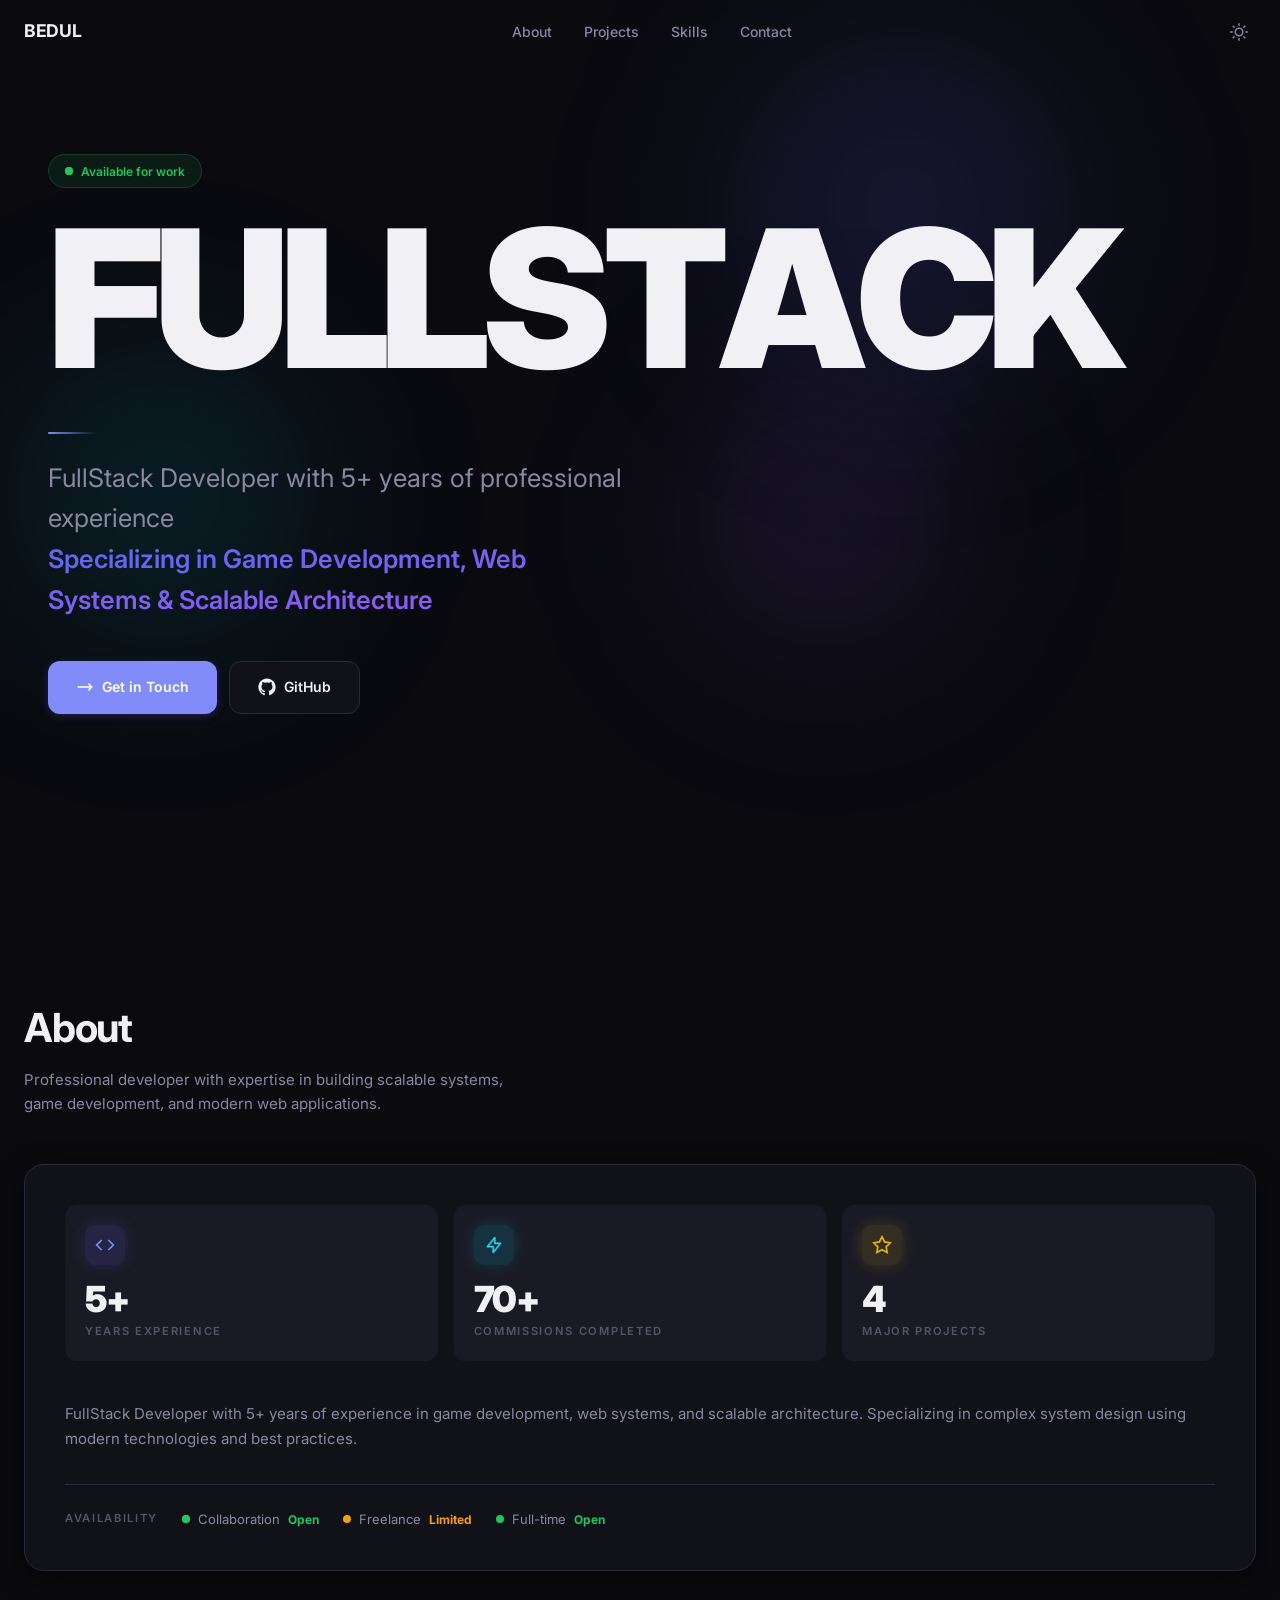
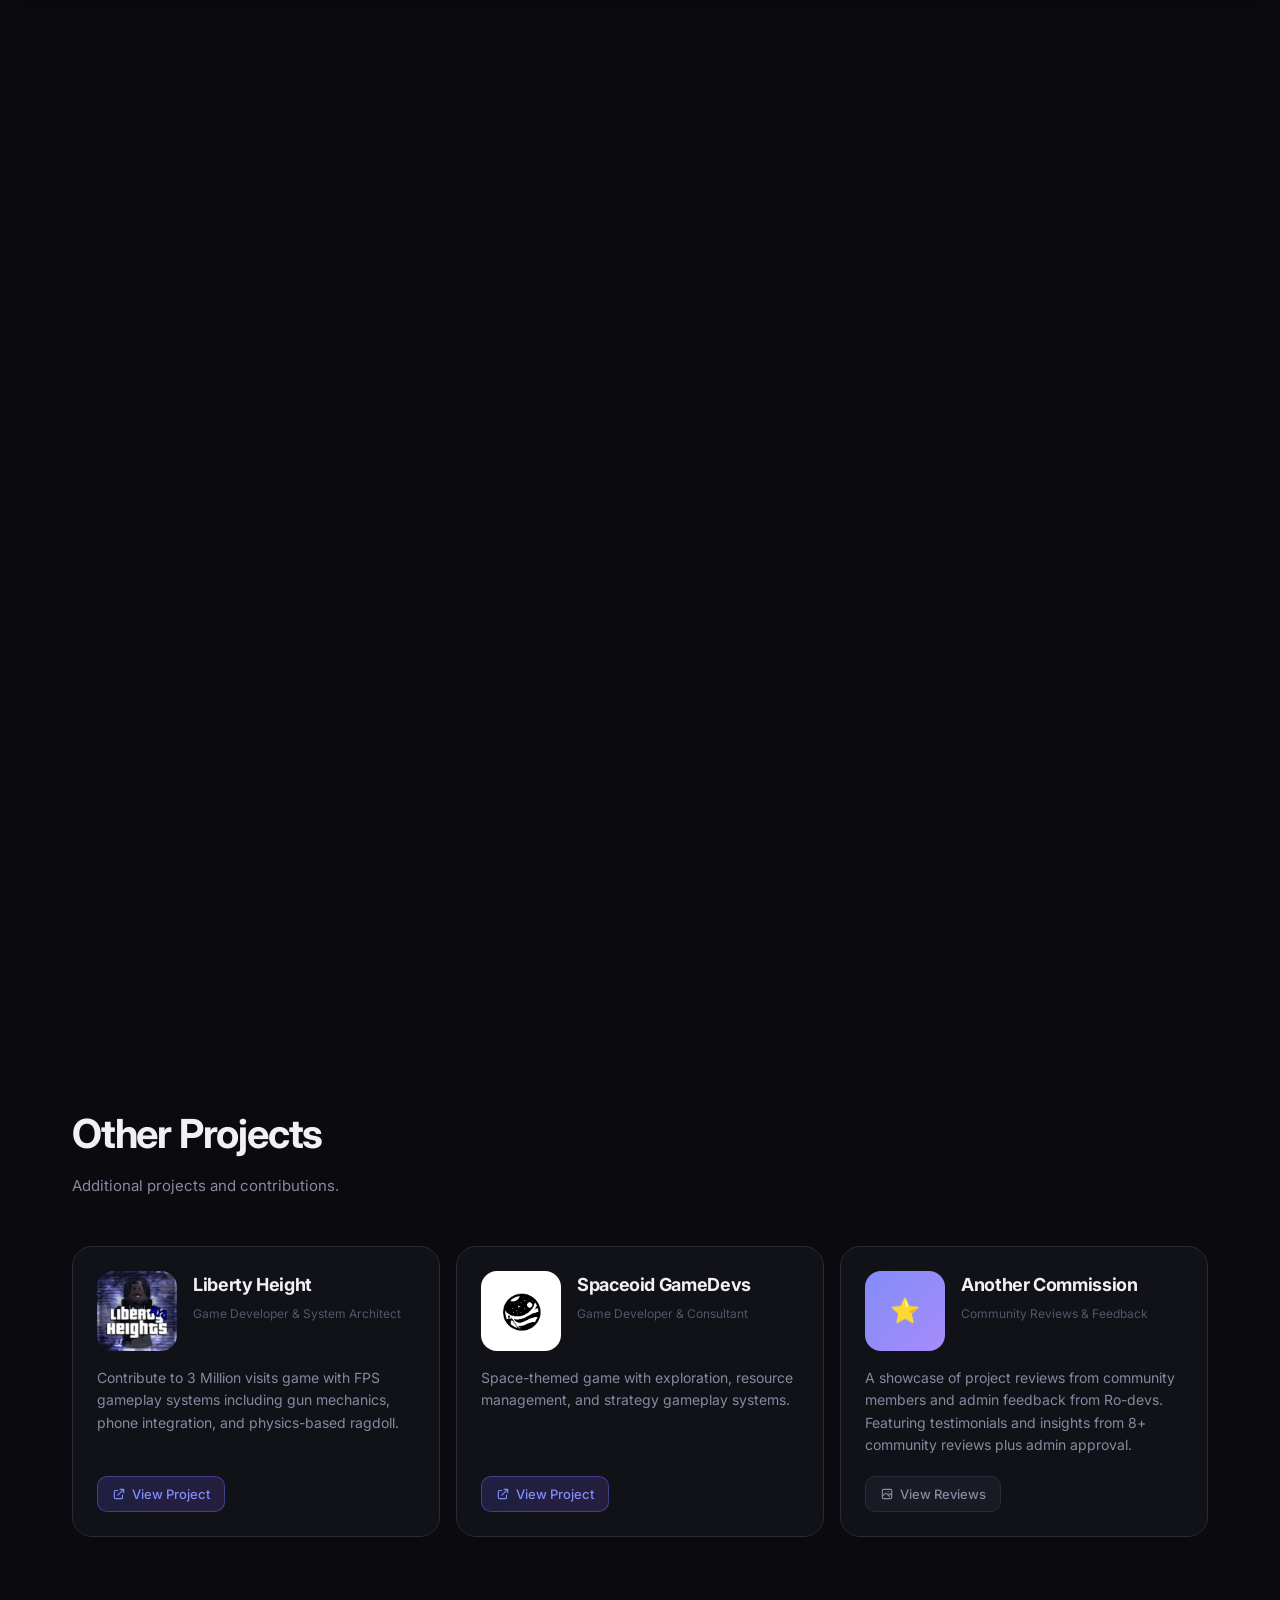
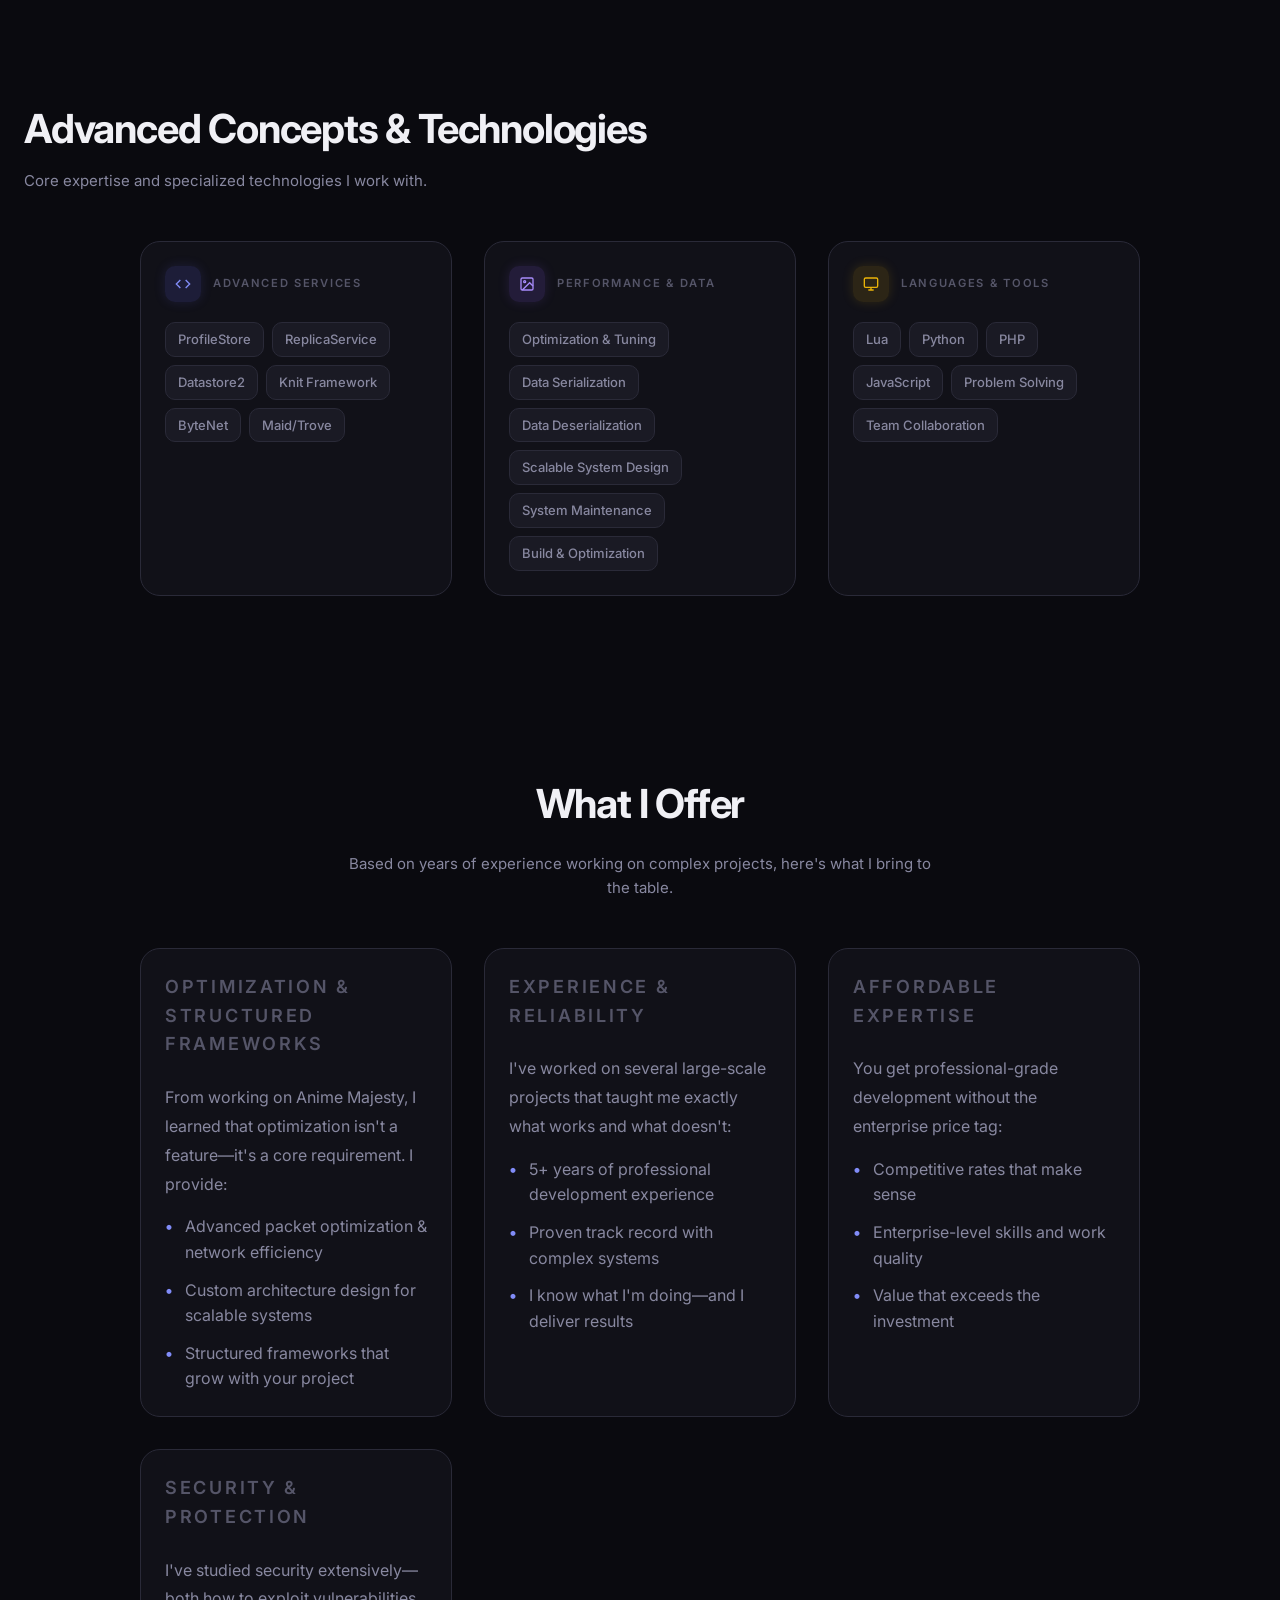
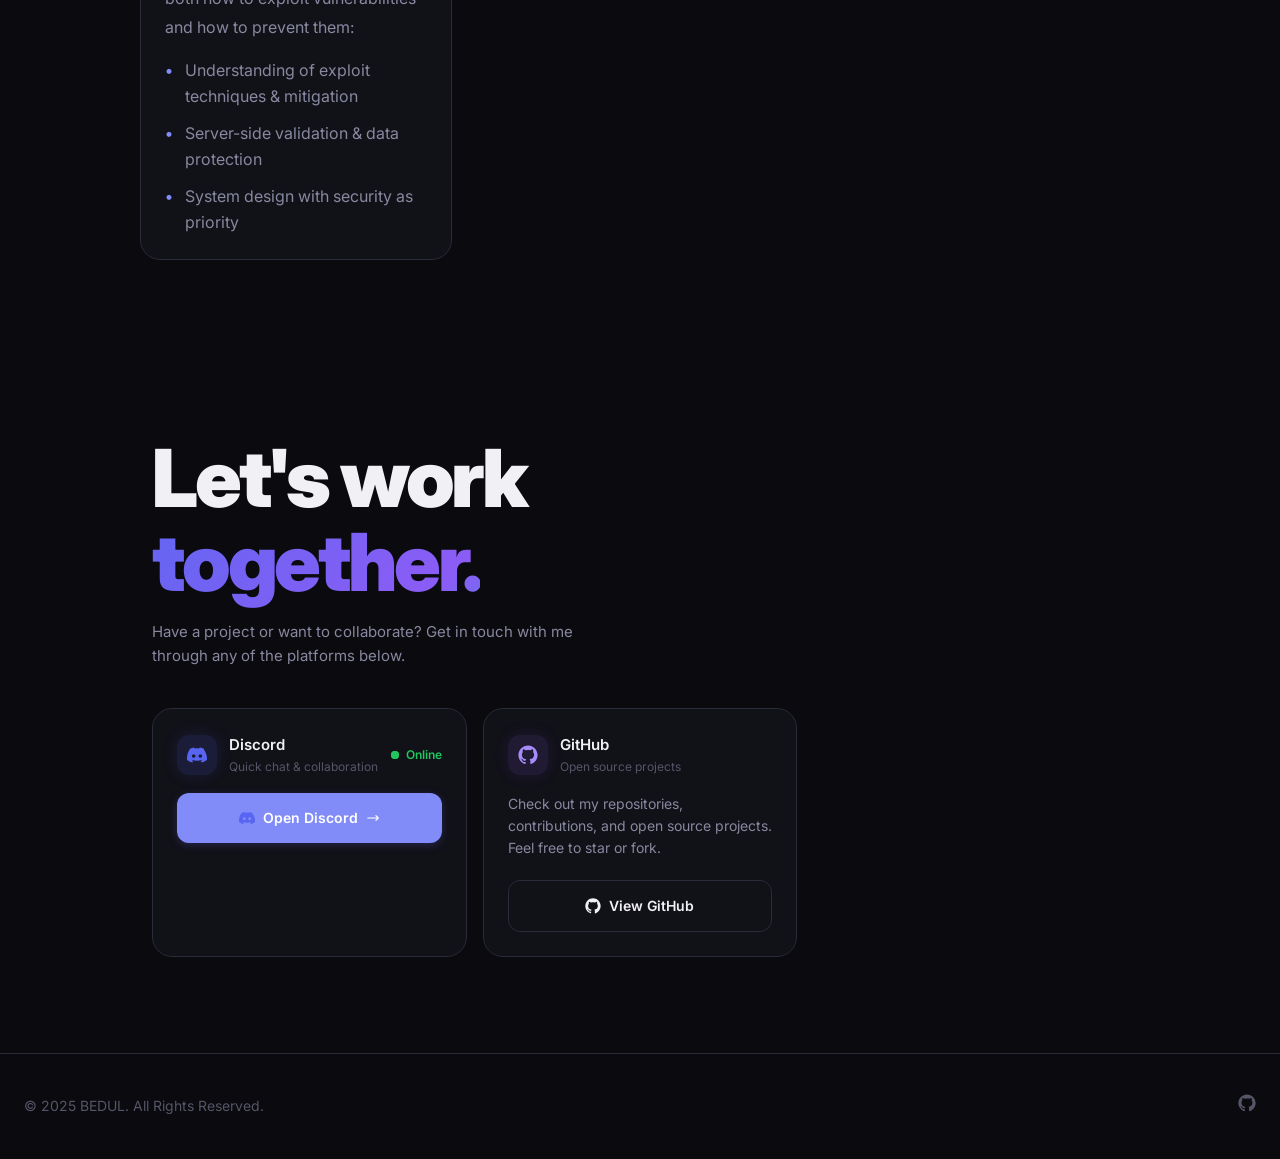
==== commit ec587f6f: "Highlight View Project buttons Agent-Logs-Url: https://github.com/addinzulfikar/RBX_PORTO/sessions/2" ====
--- a/index.html
+++ b/index.html
@@ -184,7 +184,7 @@
             </div>
             <p class="project-desc">A large-scale RPG game built with a dedicated team across multiple departments. Developed as Head Developer for Scripters, coordinating complex backend systems, managing team integration, and ensuring seamless collaboration across all game systems.</p>
             <div class="project-links">
-                <a href="stone-world.html" class="project-link-btn">
+                <a href="stone-world.html" class="project-link-btn project-link-highlight">
                     <svg xmlns="http://www.w3.org/2000/svg" fill="none" viewBox="0 0 24 24" stroke="currentColor" stroke-width="2" width="14" height="14"><path stroke-linecap="round" stroke-linejoin="round" d="M10 6H6a2 2 0 00-2 2v10a2 2 0 002 2h10a2 2 0 002-2v-4M14 4h6m0 0v6m0-6L10 14"/></svg>
                     View Project
                 </a>
@@ -210,7 +210,7 @@
             </div>
             <p class="project-desc">Turn-based RPG emphasizing extreme optimization and security. Built with complex backend architecture, achieving 247-byte attack packets and zero memory leaks across 50+ concurrent players. Security-first design with proven exploit mitigation.</p>
             <div class="project-links">
-                <a href="anime-majesty.html" class="project-link-btn">
+                <a href="anime-majesty.html" class="project-link-btn project-link-highlight">
                     <svg xmlns="http://www.w3.org/2000/svg" fill="none" viewBox="0 0 24 24" stroke="currentColor" stroke-width="2" width="14" height="14"><path stroke-linecap="round" stroke-linejoin="round" d="M10 6H6a2 2 0 00-2 2v10a2 2 0 002 2h10a2 2 0 002-2v-4M14 4h6m0 0v6m0-6L10 14"/></svg>
                     View Project
                 </a>
@@ -242,7 +242,7 @@
             </div>
             <p class="project-desc">Contribute to 3 Million visits game with FPS gameplay systems including gun mechanics, phone integration, and physics-based ragdoll.</p>
             <div class="project-links">
-                <a href="liberty-height.html" class="project-link-btn">
+                <a href="liberty-height.html" class="project-link-btn project-link-highlight">
                     <svg xmlns="http://www.w3.org/2000/svg" fill="none" viewBox="0 0 24 24" stroke="currentColor" stroke-width="2" width="14" height="14"><path stroke-linecap="round" stroke-linejoin="round" d="M10 6H6a2 2 0 00-2 2v10a2 2 0 002 2h10a2 2 0 002-2v-4M14 4h6m0 0v6m0-6L10 14"/></svg>
                     View Project
                 </a>
@@ -262,7 +262,7 @@
             </div>
             <p class="project-desc">Space-themed game with exploration, resource management, and strategy gameplay systems.</p>
             <div class="project-links">
-                <a href="#" class="project-link-btn">
+                <a href="#" class="project-link-btn project-link-highlight">
                     <svg xmlns="http://www.w3.org/2000/svg" fill="none" viewBox="0 0 24 24" stroke="currentColor" stroke-width="2" width="14" height="14"><path stroke-linecap="round" stroke-linejoin="round" d="M10 6H6a2 2 0 00-2 2v10a2 2 0 002 2h10a2 2 0 002-2v-4M14 4h6m0 0v6m0-6L10 14"/></svg>
                     View Project
                 </a>
--- a/assets/css/style.css
+++ b/assets/css/style.css
@@ -639,7 +639,68 @@
     box-shadow: 0 0 12px rgba(99,102,241,.1);
 }
 
+.project-link-btn.project-link-highlight {
+    position: relative;
+    color: var(--color-accent);
+    border-color: rgba(99,102,241,.45);
+    background: linear-gradient(135deg, rgba(99,102,241,.18), rgba(139,92,246,.18));
+    box-shadow: 0 0 0 rgba(99,102,241,0);
+    overflow: hidden;
+    animation: project-link-pulse 2.4s ease-in-out infinite;
+}
+
+.project-link-btn.project-link-highlight::after {
+    content: "";
+    position: absolute;
+    inset: -1px;
+    background: linear-gradient(120deg, transparent 0%, rgba(129,140,248,.35) 45%, transparent 70%);
+    transform: translateX(-120%);
+    opacity: .75;
+    animation: project-link-shimmer 3.2s ease-in-out infinite;
+    pointer-events: none;
+}
+
+.project-link-btn.project-link-highlight > * {
+    position: relative;
+    z-index: 1;
+}
+
+.project-link-btn.project-link-highlight:hover {
+    color: var(--color-accent);
+    border-color: var(--color-accent);
+    background: linear-gradient(135deg, rgba(99,102,241,.25), rgba(139,92,246,.25));
+    box-shadow: 0 0 16px rgba(99,102,241,.28);
+}
+
 .project-link-btn svg { width: 14px; height: 14px; }
+
+@keyframes project-link-pulse {
+    0%, 100% {
+        box-shadow: 0 0 0 rgba(99,102,241,0);
+    }
+    50% {
+        box-shadow: 0 0 18px rgba(99,102,241,.28);
+    }
+}
+
+@keyframes project-link-shimmer {
+    0% {
+        transform: translateX(-120%);
+    }
+    60% {
+        transform: translateX(120%);
+    }
+    100% {
+        transform: translateX(120%);
+    }
+}
+
+@media (prefers-reduced-motion: reduce) {
+    .project-link-btn.project-link-highlight,
+    .project-link-btn.project-link-highlight::after {
+        animation: none;
+    }
+}
 
 /* ─── Skills Section ─── */
 .skills-grid {
@@ -898,4 +959,4 @@
 @media (max-width: 480px) {
     .stats-grid { grid-template-columns: 1fr; }
     .hero-title { font-size: clamp(4rem, 20vw, 7rem); }
-}+}
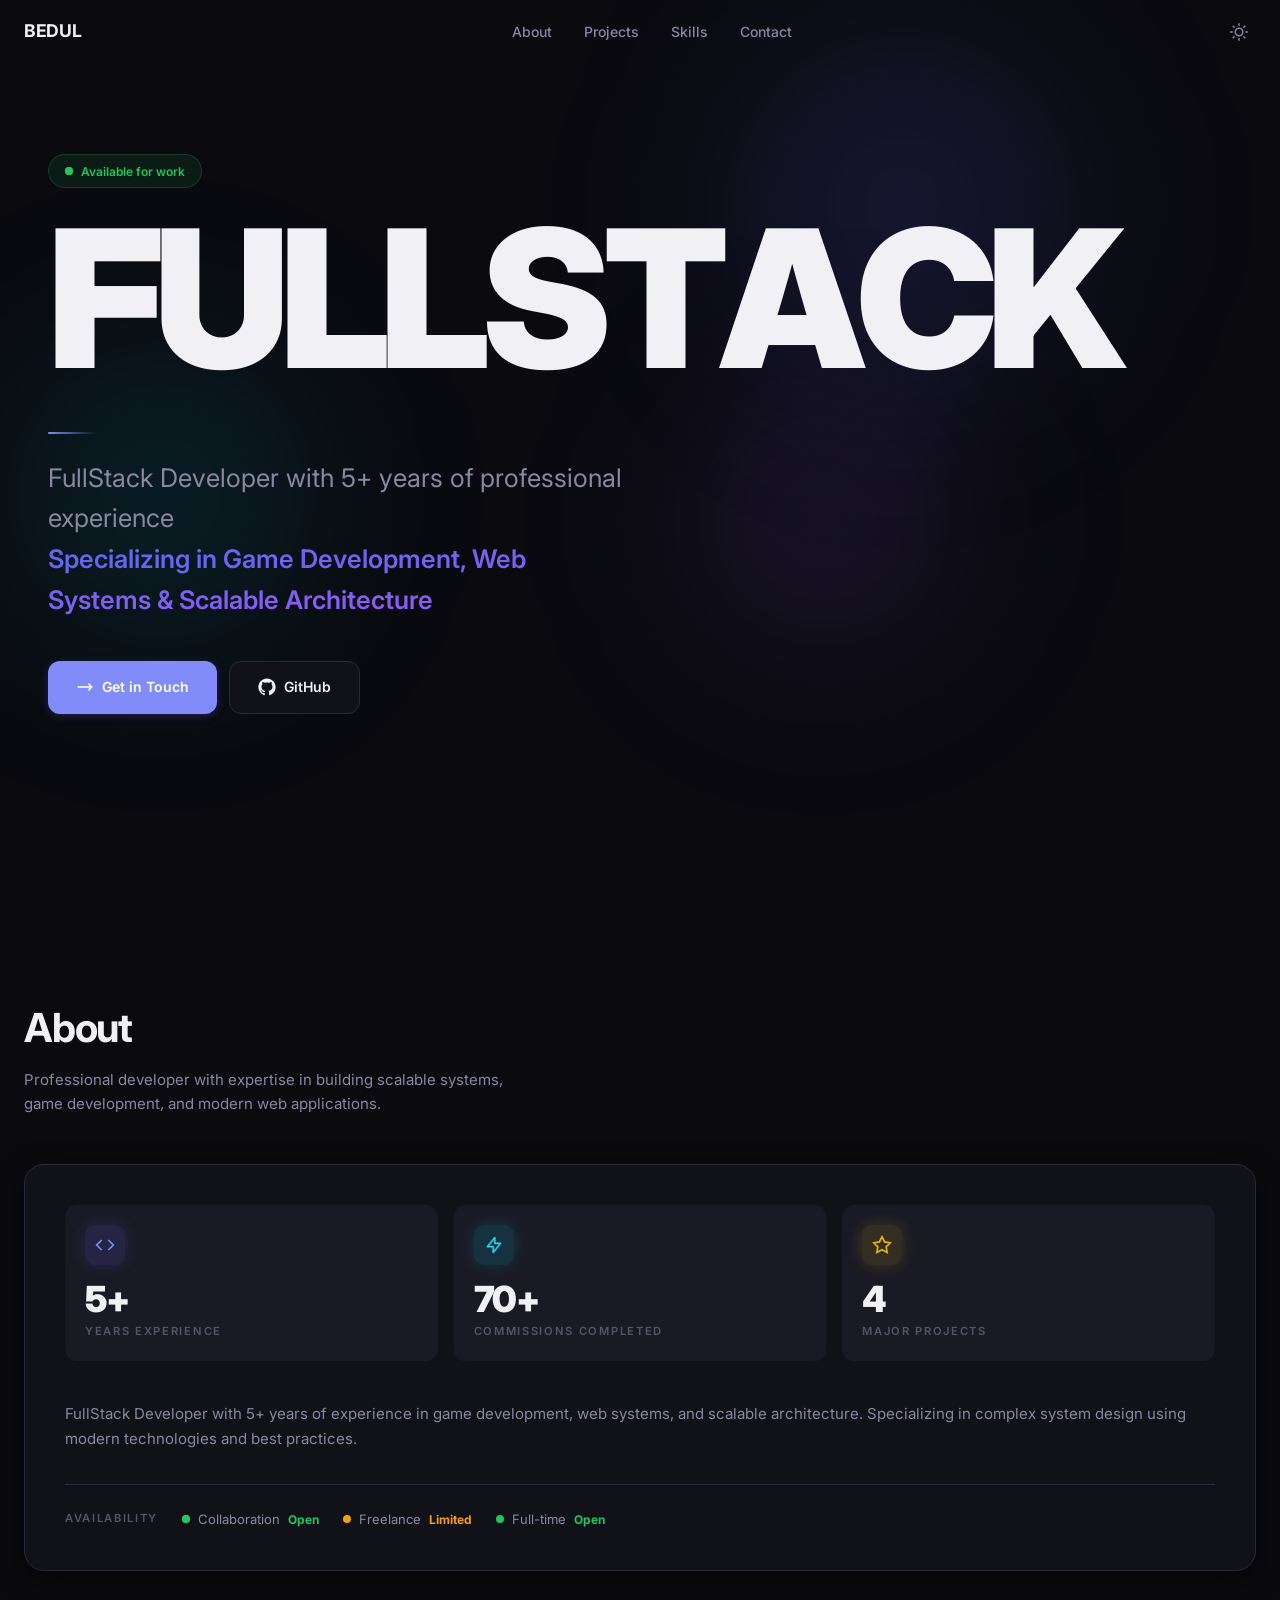
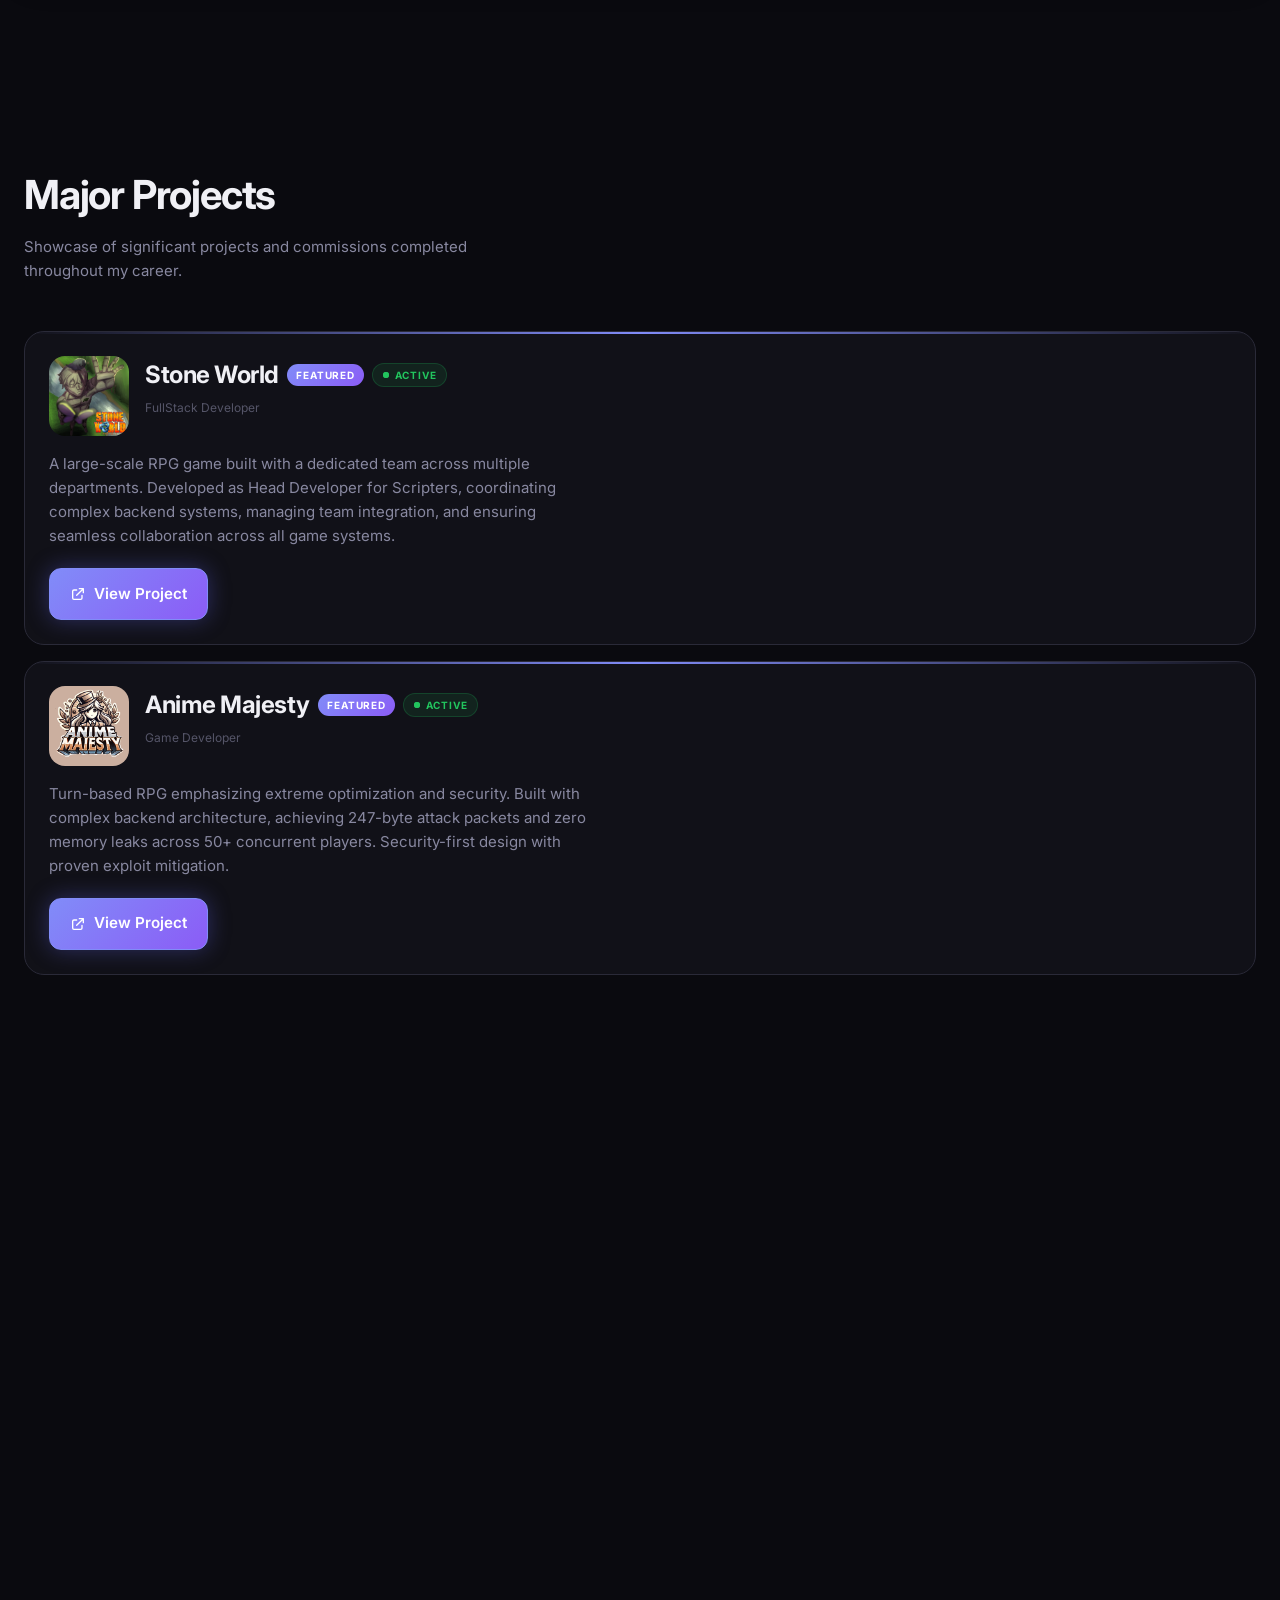
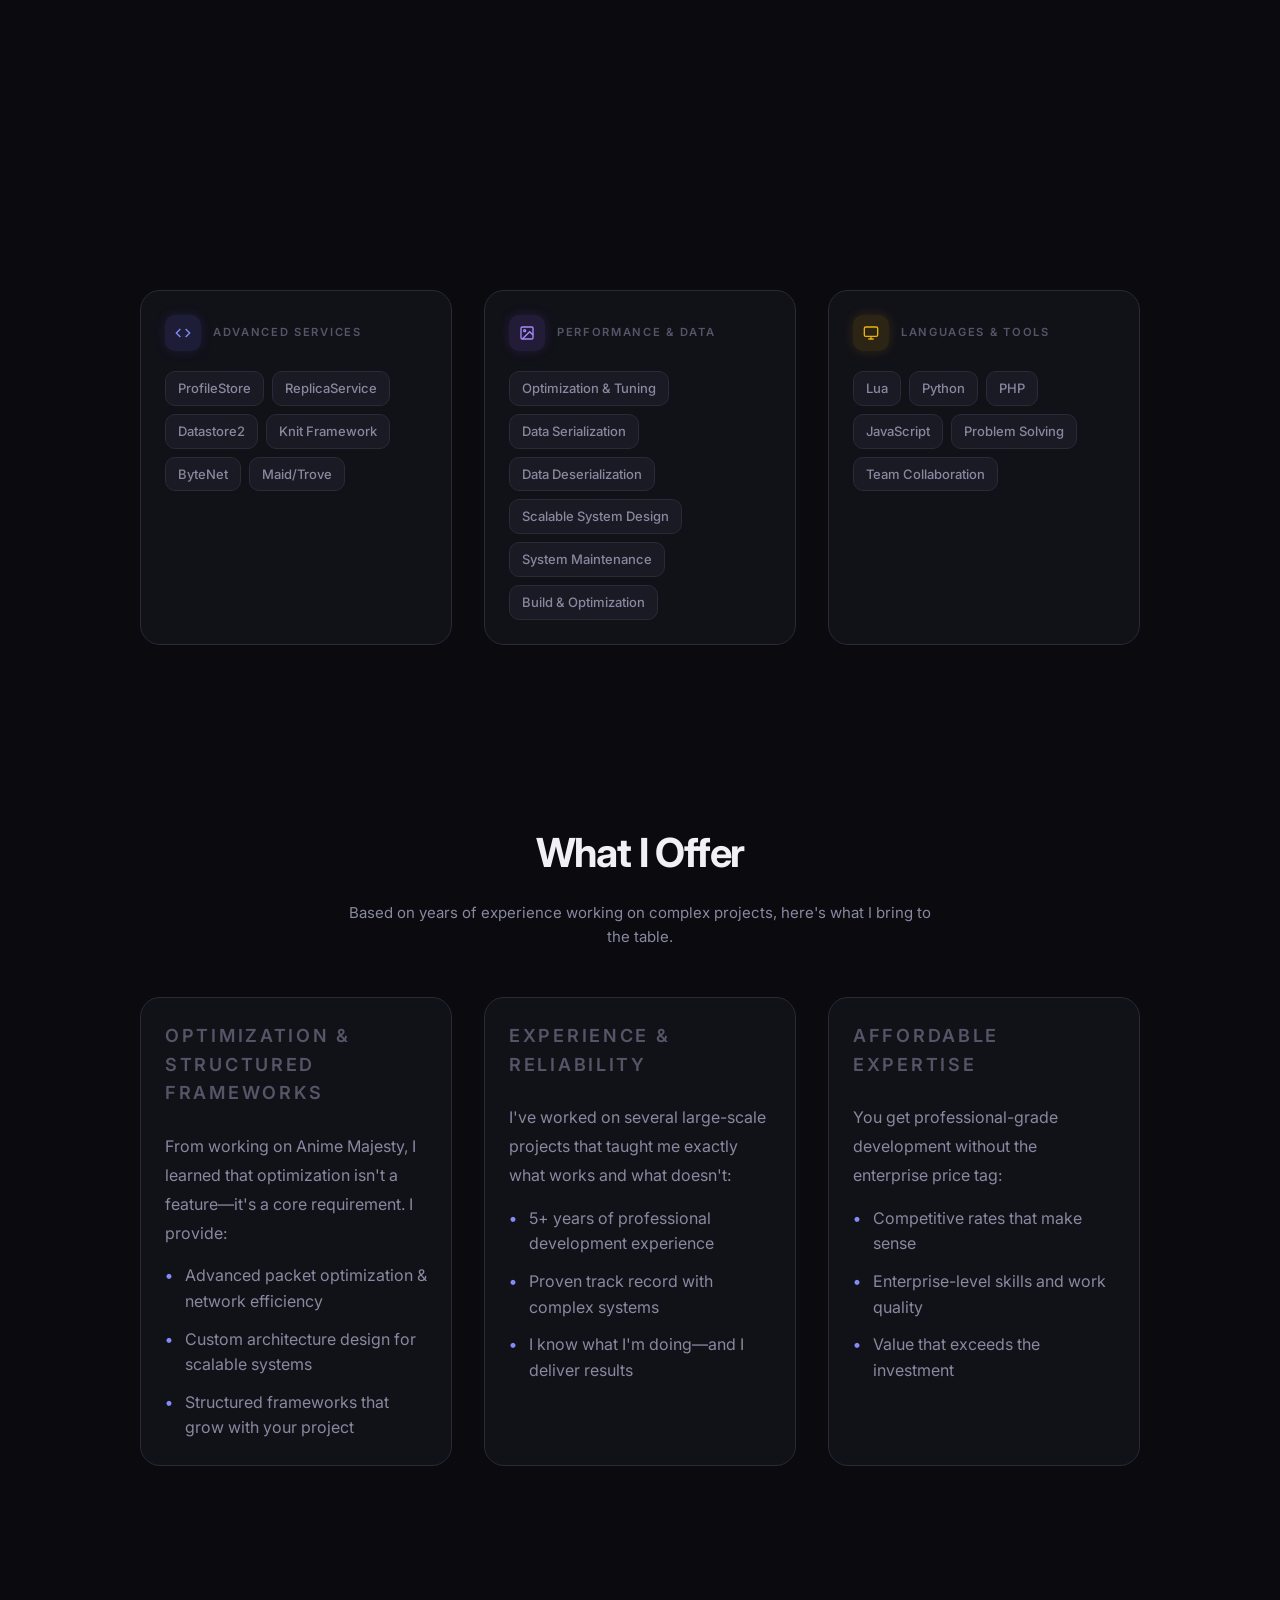
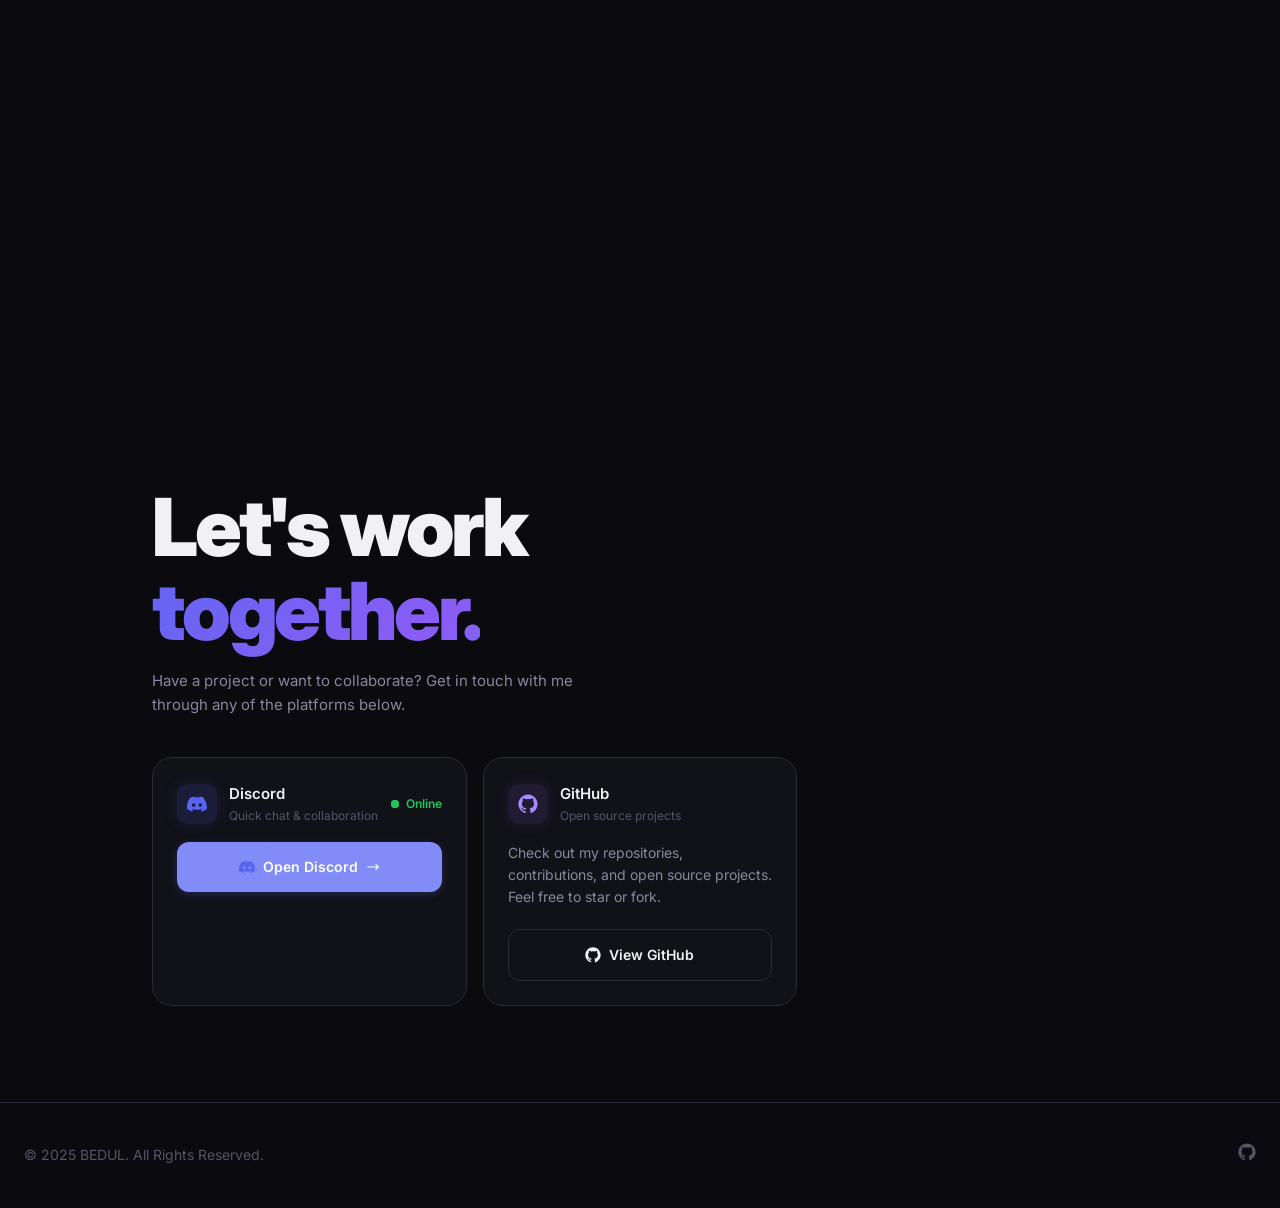
==== commit ef772d5b: "s" ====
--- a/index.html
+++ b/index.html
@@ -249,7 +249,29 @@
             </div>
         </div>
 
-        <!-- Spaceoid GameDevs -->
+        <!-- Another Commission -->
+        <div class="project-card reveal">
+            <div class="project-card-header">
+                <div style="width:5rem;height:5rem;border-radius:1rem;background:linear-gradient(135deg, #818cf8, #a78bfa);display:flex;align-items:center;justify-content:center;color:white;font-weight:700;font-size:1.5rem;">
+                    ⭐
+                </div>
+                <div class="project-meta">
+                    <div class="project-title-row">
+                        <span class="project-title">Another Commission</span>
+                    </div>
+                    <div class="project-role">Community Reviews & Feedback</div>
+                </div>
+            </div>
+            <p class="project-desc">A showcase of project reviews from community members and admin feedback from Ro-devs. Featuring testimonials and insights from 8+ community reviews plus admin approval.</p>
+            <div class="project-links">
+                <a href="another-commission.html" class="project-link-btn">
+                    <svg xmlns="http://www.w3.org/2000/svg" fill="none" viewBox="0 0 24 24" stroke="currentColor" stroke-width="2" width="14" height="14"><path stroke-linecap="round" stroke-linejoin="round" d="M4 16l4.586-4.586a2 2 0 012.828 0L16 16m-2-2l1.586-1.586a2 2 0 012.828 0L20 14m-6-6h.01M6 20h12a2 2 0 002-2V6a2 2 0 00-2-2H6a2 2 0 00-2 2v12a2 2 0 002 2z"/></svg>
+                    View Reviews
+                </a>
+            </div>
+        </div>
+
+  <!-- Spaceoid GameDevs -->
         <div class="project-card reveal">
             <div class="project-card-header">
                 <img src="assets/images/Spaceoid_GameDevs.png" alt="Spaceoid GameDevs" style="width:5rem;height:5rem;border-radius:1rem;object-fit:cover;">
@@ -262,34 +284,13 @@
             </div>
             <p class="project-desc">Space-themed game with exploration, resource management, and strategy gameplay systems.</p>
             <div class="project-links">
-                <a href="#" class="project-link-btn project-link-highlight">
+                <button type="button" class="project-link-btn" disabled>
                     <svg xmlns="http://www.w3.org/2000/svg" fill="none" viewBox="0 0 24 24" stroke="currentColor" stroke-width="2" width="14" height="14"><path stroke-linecap="round" stroke-linejoin="round" d="M10 6H6a2 2 0 00-2 2v10a2 2 0 002 2h10a2 2 0 002-2v-4M14 4h6m0 0v6m0-6L10 14"/></svg>
-                    View Project
-                </a>
-            </div>
-        </div>
-
-        <!-- Another Commission -->
-        <div class="project-card reveal">
-            <div class="project-card-header">
-                <div style="width:5rem;height:5rem;border-radius:1rem;background:linear-gradient(135deg, #818cf8, #a78bfa);display:flex;align-items:center;justify-content:center;color:white;font-weight:700;font-size:1.5rem;">
-                    ⭐
-                </div>
-                <div class="project-meta">
-                    <div class="project-title-row">
-                        <span class="project-title">Another Commission</span>
-                    </div>
-                    <div class="project-role">Community Reviews & Feedback</div>
-                </div>
-            </div>
-            <p class="project-desc">A showcase of project reviews from community members and admin feedback from Ro-devs. Featuring testimonials and insights from 8+ community reviews plus admin approval.</p>
-            <div class="project-links">
-                <a href="another-commission.html" class="project-link-btn">
-                    <svg xmlns="http://www.w3.org/2000/svg" fill="none" viewBox="0 0 24 24" stroke="currentColor" stroke-width="2" width="14" height="14"><path stroke-linecap="round" stroke-linejoin="round" d="M4 16l4.586-4.586a2 2 0 012.828 0L16 16m-2-2l1.586-1.586a2 2 0 012.828 0L20 14m-6-6h.01M6 20h12a2 2 0 002-2V6a2 2 0 00-2-2H6a2 2 0 00-2 2v12a2 2 0 002 2z"/></svg>
-                    View Reviews
-                </a>
-            </div>
-        </div>
+                    In Progress
+                </button>
+            </div>
+        </div>
+
 
     </div>
 </section>
--- a/assets/css/style.css
+++ b/assets/css/style.css
@@ -620,15 +620,17 @@
 .project-link-btn {
     display: inline-flex;
     align-items: center;
-    gap: .4rem;
-    padding: .4rem .875rem;
-    border-radius: .625rem;
-    font-size: .8125rem;
-    font-weight: 500;
+    justify-content: center;
+    gap: .5rem;
+    padding: .8rem 1.25rem;
+    min-height: 44px;
+    border-radius: .75rem;
+    font-size: .95rem;
+    font-weight: 600;
     background: var(--color-surface-raised);
-    border: 1px solid var(--color-border);
-    color: var(--color-text-secondary);
-    transition: color .2s, border-color .2s, background .2s, box-shadow .2s;
+    border: 1.5px solid var(--color-border);
+    color: var(--color-text-secondary);
+    transition: color .2s, border-color .2s, background .2s, box-shadow .2s, transform .2s ease;
     cursor: pointer;
 }
 
@@ -637,26 +639,46 @@
     border-color: var(--color-accent);
     background: var(--color-accent-muted);
     box-shadow: 0 0 12px rgba(99,102,241,.1);
+    transform: translateY(-1px);
+}
+
+.project-link-btn:disabled {
+    cursor: default;
+    opacity: 1;
+}
+
+.project-link-btn:disabled:hover {
+    color: var(--color-text-secondary);
+    border-color: var(--color-border);
+    background: var(--color-surface-raised);
+    box-shadow: none;
+    transform: none;
+}
+
+.project-link-btn:focus-visible {
+    outline: none;
+    border-color: var(--color-accent);
+    box-shadow: 0 0 0 3px rgba(99,102,241,.18), 0 0 18px rgba(99,102,241,.18);
 }
 
 .project-link-btn.project-link-highlight {
     position: relative;
-    color: var(--color-accent);
-    border-color: rgba(99,102,241,.45);
-    background: linear-gradient(135deg, rgba(99,102,241,.18), rgba(139,92,246,.18));
-    box-shadow: 0 0 0 rgba(99,102,241,0);
+    color: white;
+    border-color: var(--color-accent);
+    background: linear-gradient(135deg, var(--color-accent), #8b5cf6);
+    box-shadow: 0 0 22px rgba(99,102,241,.35);
     overflow: hidden;
-    animation: project-link-pulse 2.4s ease-in-out infinite;
+    animation: project-link-pulse 2.2s ease-in-out infinite;
 }
 
 .project-link-btn.project-link-highlight::after {
     content: "";
     position: absolute;
     inset: -1px;
-    background: linear-gradient(120deg, transparent 0%, rgba(129,140,248,.35) 45%, transparent 70%);
+    background: linear-gradient(120deg, transparent 0%, rgba(255,255,255,.42) 45%, transparent 70%);
     transform: translateX(-120%);
-    opacity: .75;
-    animation: project-link-shimmer 3.2s ease-in-out infinite;
+    opacity: .85;
+    animation: project-link-shimmer 2.8s ease-in-out infinite;
     pointer-events: none;
 }
 
@@ -666,20 +688,21 @@
 }
 
 .project-link-btn.project-link-highlight:hover {
-    color: var(--color-accent);
+    color: white;
     border-color: var(--color-accent);
-    background: linear-gradient(135deg, rgba(99,102,241,.25), rgba(139,92,246,.25));
-    box-shadow: 0 0 16px rgba(99,102,241,.28);
-}
-
-.project-link-btn svg { width: 14px; height: 14px; }
+    background: linear-gradient(135deg, #818cf8, #a78bfa);
+    box-shadow: 0 0 30px rgba(99,102,241,.45);
+    transform: translateY(-2px);
+}
+
+.project-link-btn svg { width: 16px; height: 16px; }
 
 @keyframes project-link-pulse {
     0%, 100% {
-        box-shadow: 0 0 0 rgba(99,102,241,0);
+        box-shadow: 0 0 16px rgba(99,102,241,.25);
     }
     50% {
-        box-shadow: 0 0 18px rgba(99,102,241,.28);
+        box-shadow: 0 0 34px rgba(99,102,241,.5);
     }
 }
 
@@ -959,4 +982,12 @@
 @media (max-width: 480px) {
     .stats-grid { grid-template-columns: 1fr; }
     .hero-title { font-size: clamp(4rem, 20vw, 7rem); }
-}
+
+    .project-links {
+        flex-direction: column;
+        align-items: stretch;
+    }
+    .project-link-btn {
+        width: 100%;
+    }
+}
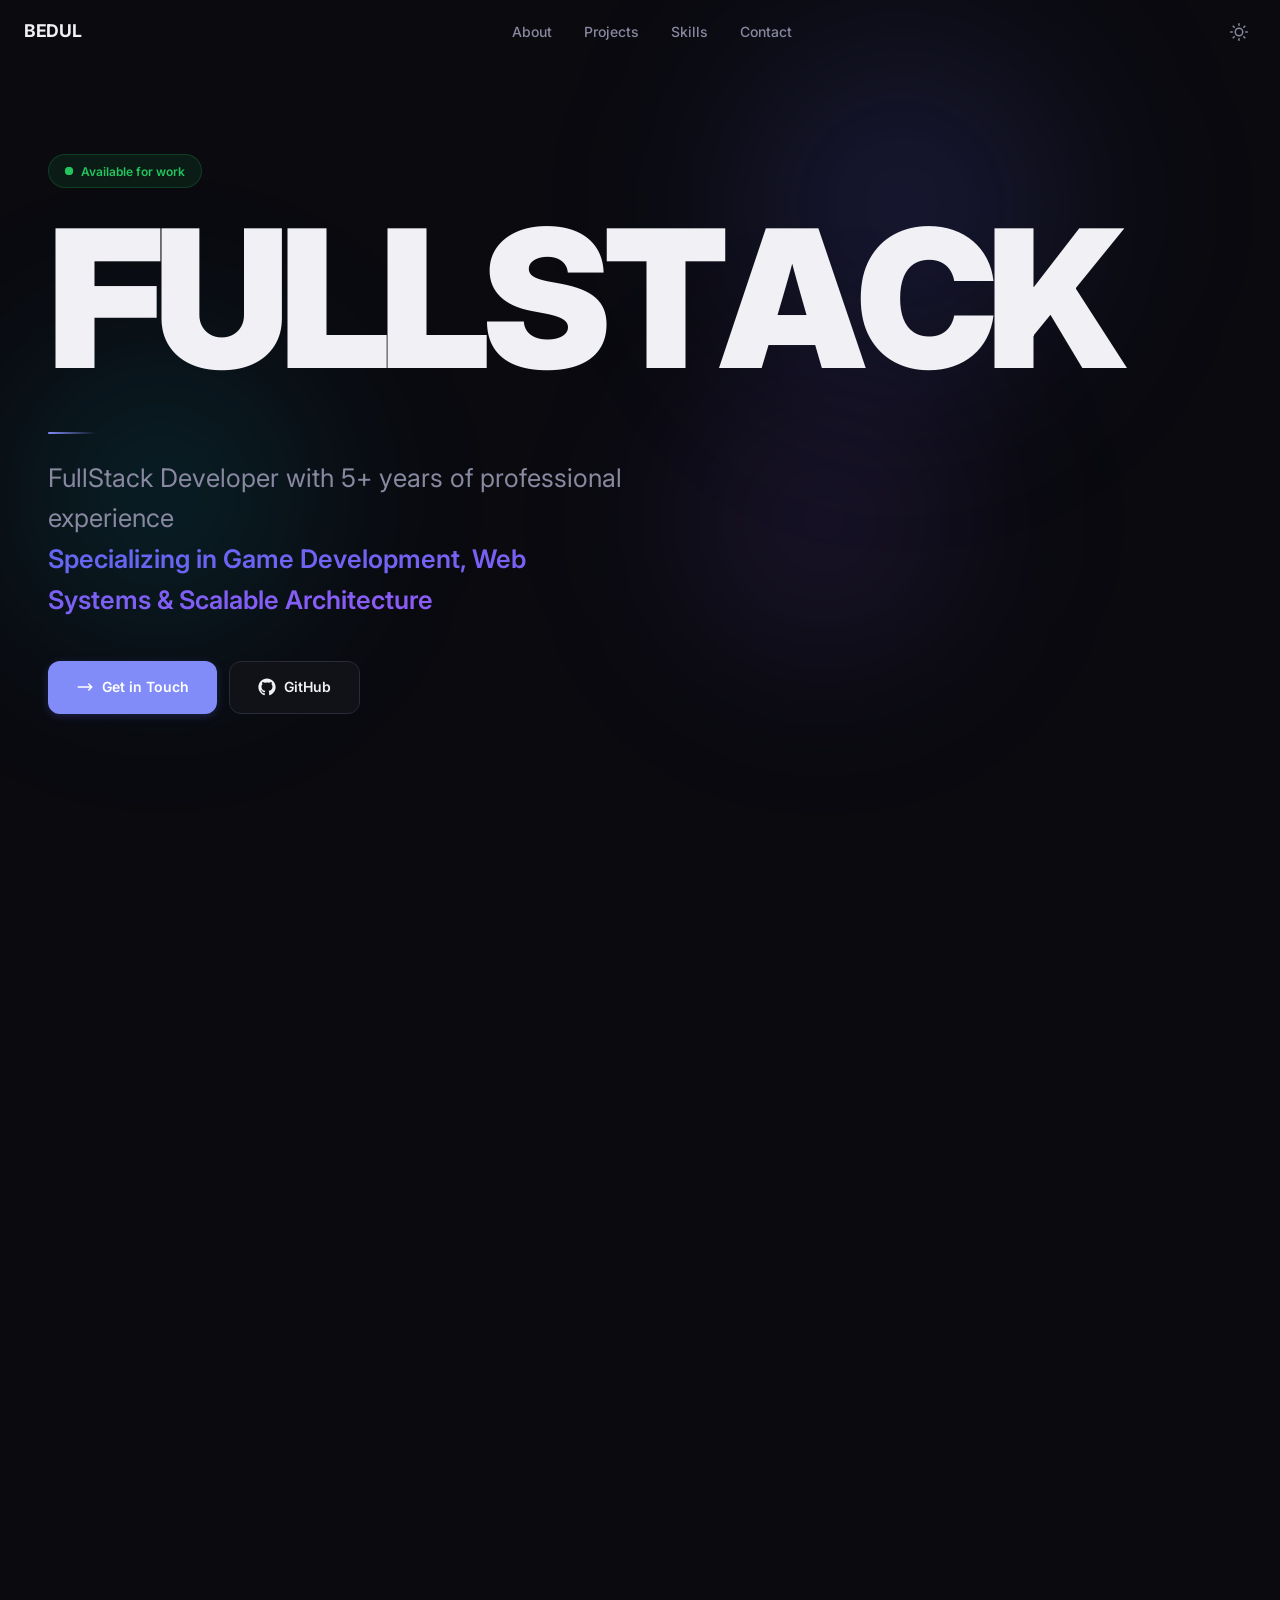
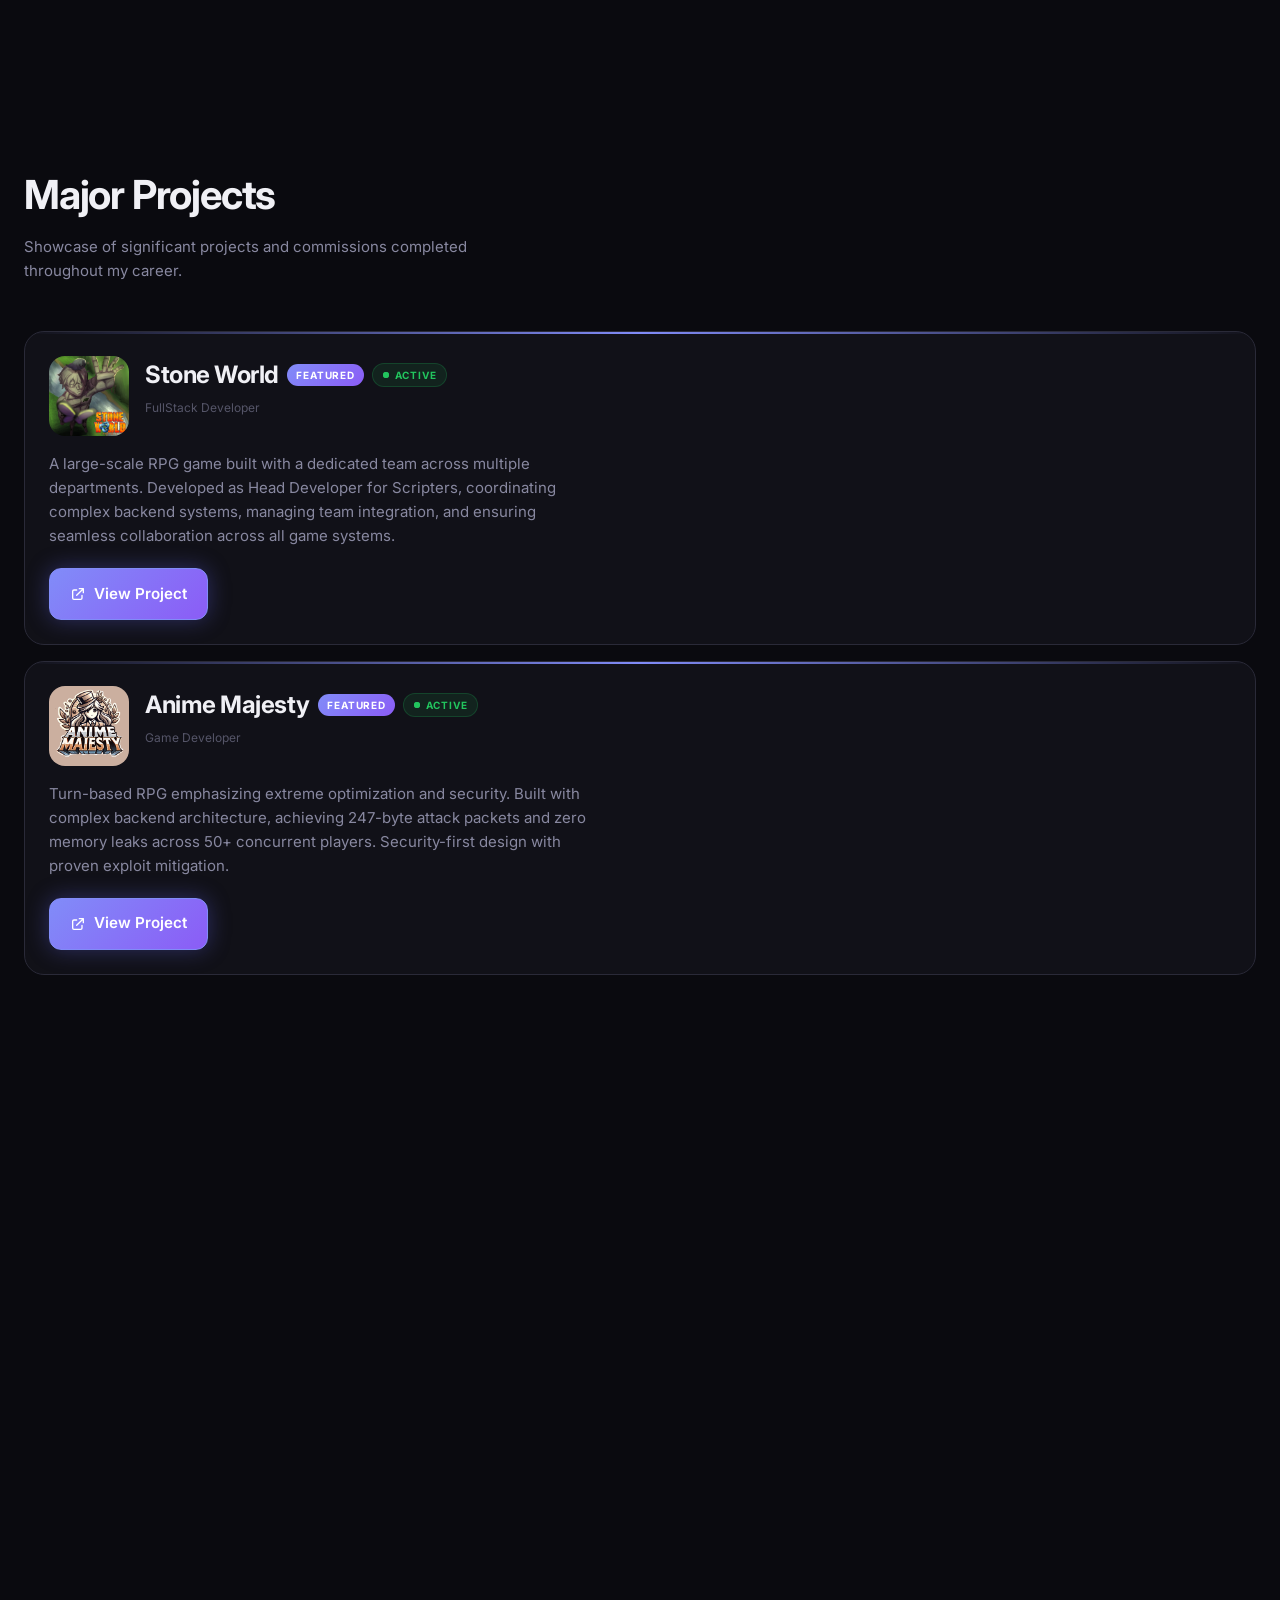
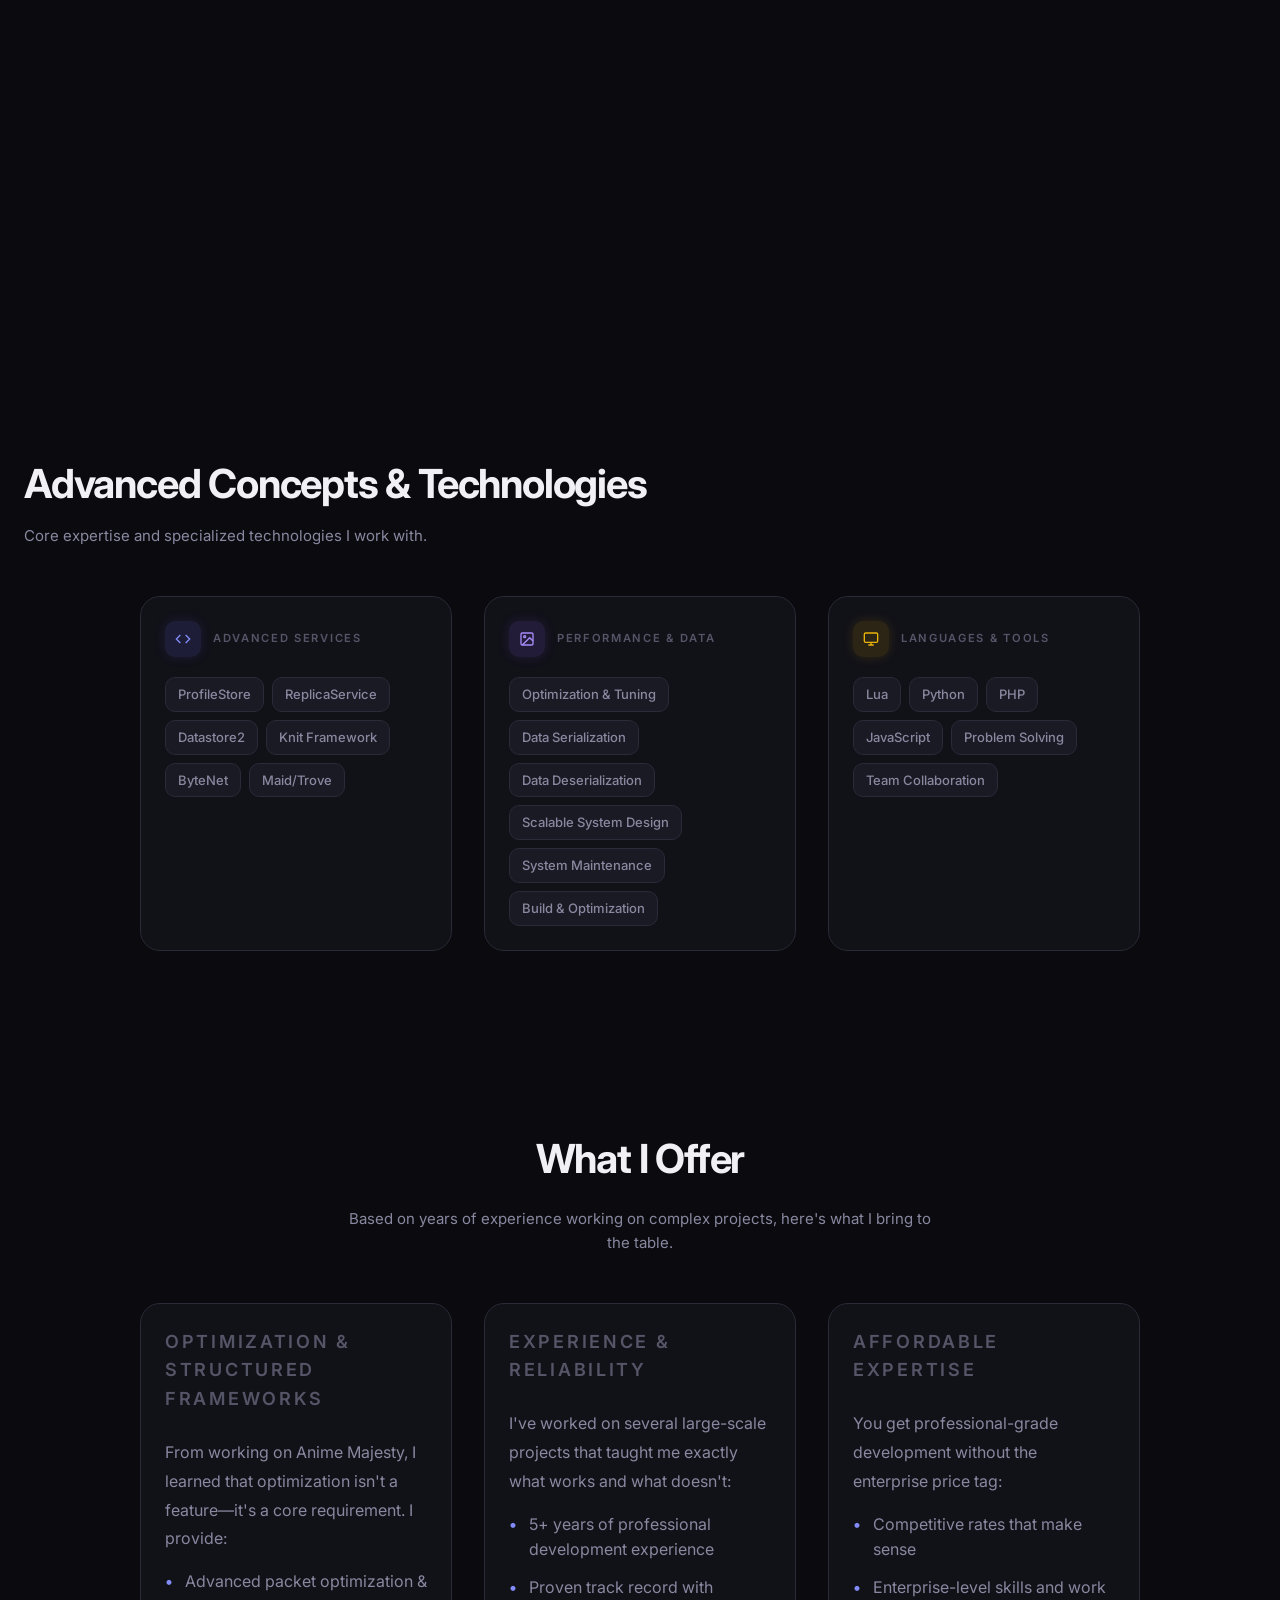
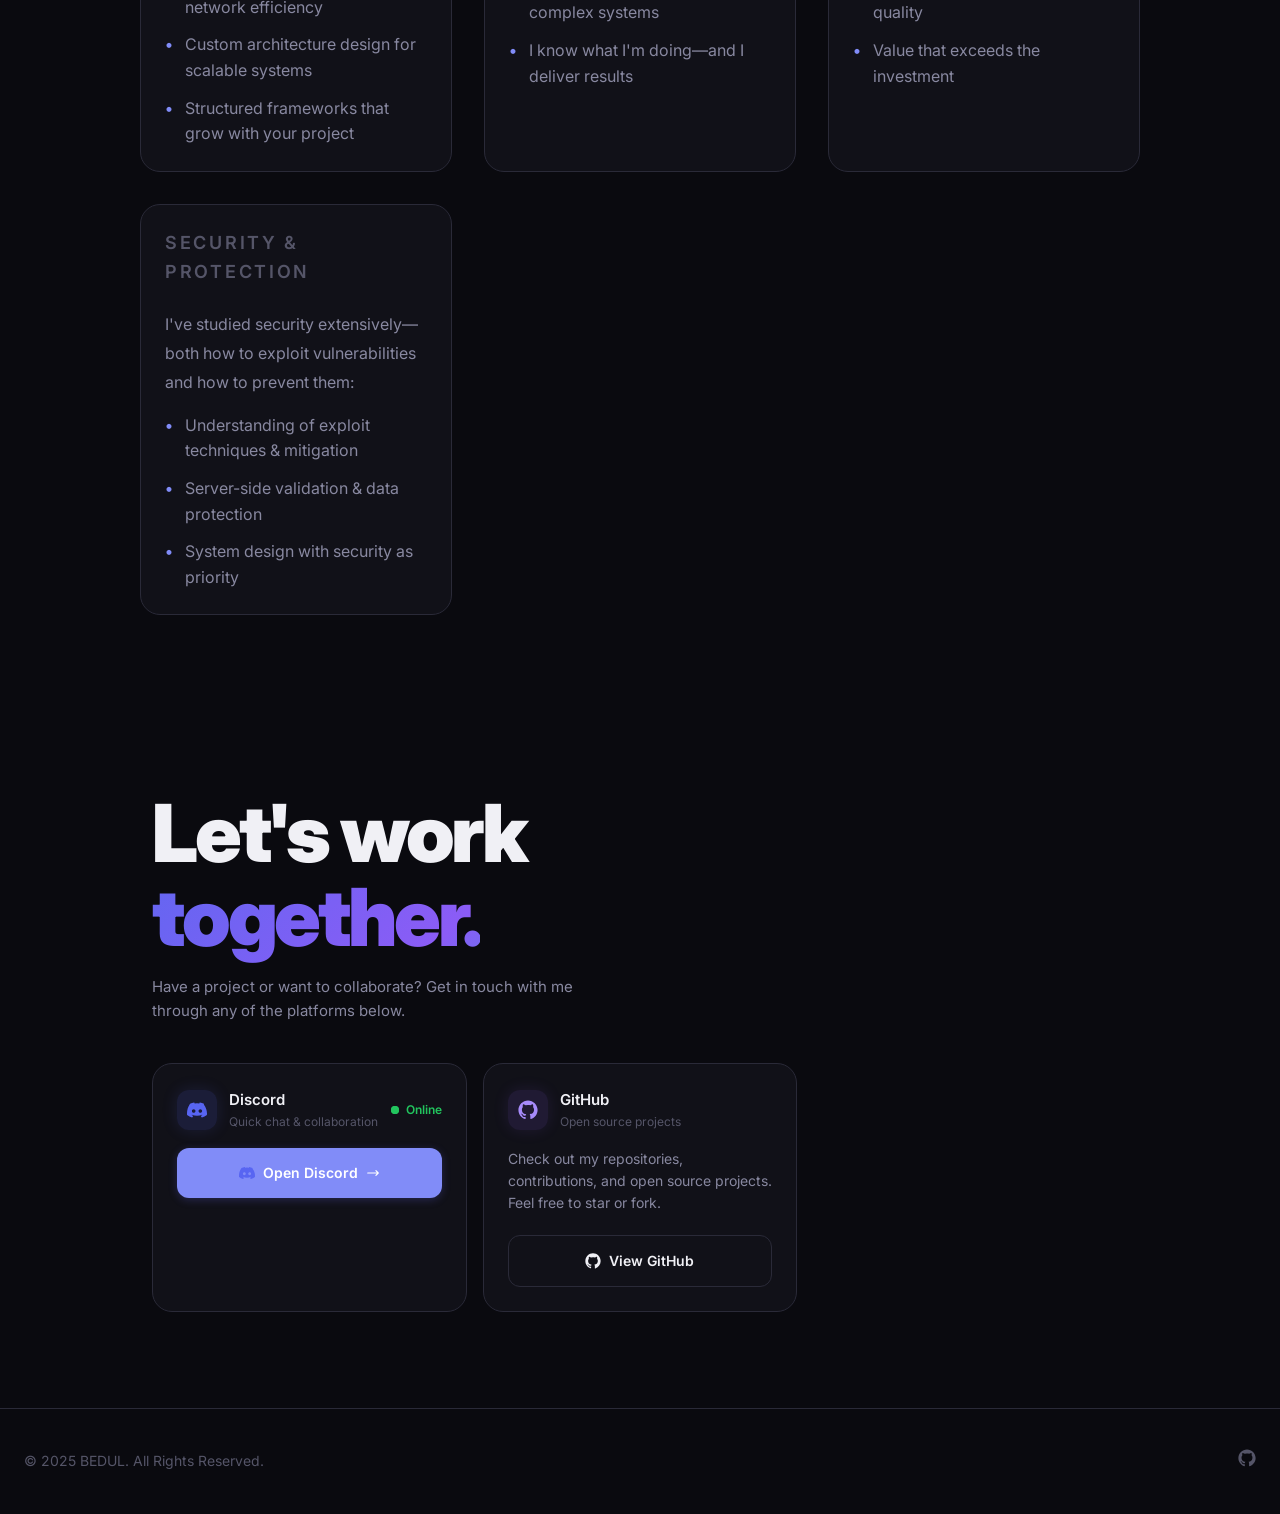
==== commit 6fcd32cd: "new" ====
--- a/index.html
+++ b/index.html
@@ -169,7 +169,7 @@
         <div class="project-card featured reveal">
             <div class="featured-bar"></div>
             <div class="project-card-header">
-                <img src="assets/images/Stone_world.png" alt="Stone World" style="width:5rem;height:5rem;border-radius:1rem;object-fit:cover;">
+                <img src="assets/images/stone-world/Stone_world.png" alt="Stone World" style="width:5rem;height:5rem;border-radius:1rem;object-fit:cover;">
                 <div class="project-meta">
                     <div class="project-title-row">
                         <span class="project-title">Stone World</span>
@@ -195,7 +195,7 @@
         <div class="project-card featured reveal">
             <div class="featured-bar"></div>
             <div class="project-card-header">
-                <img src="assets/images/Anime_Majesty.png" alt="Anime Majesty" style="width:5rem;height:5rem;border-radius:1rem;object-fit:cover;">
+                <img src="assets/images/anime-majesty/Anime_Majesty.png" alt="Anime Majesty" style="width:5rem;height:5rem;border-radius:1rem;object-fit:cover;">
                 <div class="project-meta">
                     <div class="project-title-row">
                         <span class="project-title">Anime Majesty</span>
@@ -217,6 +217,32 @@
             </div>
         </div>
 
+        <!-- PlayVerse -->
+        <div class="project-card featured reveal">
+            <div class="featured-bar"></div>
+            <div class="project-card-header">
+                <img src="assets/images/PlayVerse/logo.webp" alt="PlayVerse" style="width:5rem;height:5rem;border-radius:1rem;object-fit:cover;">
+                <div class="project-meta">
+                    <div class="project-title-row">
+                        <span class="project-title">PlayVerse</span>
+                        <span class="badge badge-featured">Featured</span>
+                        <span class="badge badge-active">
+                            <span class="pulse-dot" style="width:6px;height:6px;position:relative;display:inline-block"></span>
+                            Active
+                        </span>
+                    </div>
+                    <div class="project-role">Game Developer & QA Engineer</div>
+                </div>
+            </div>
+            <p class="project-desc">Game development and QA engineering for a major Roblox studio. Focused on bug fixing, transaction validation, and backend service auditing for titles like +1 Sword Fighting Escape.</p>
+            <div class="project-links">
+                <a href="playverse.html" class="project-link-btn project-link-highlight">
+                    <svg xmlns="http://www.w3.org/2000/svg" fill="none" viewBox="0 0 24 24" stroke="currentColor" stroke-width="2" width="14" height="14"><path stroke-linecap="round" stroke-linejoin="round" d="M10 6H6a2 2 0 00-2 2v10a2 2 0 002 2h10a2 2 0 002-2v-4M14 4h6m0 0v6m0-6L10 14"/></svg>
+                    View Project
+                </a>
+            </div>
+        </div>
+
     </div>
 </section>
 
@@ -232,7 +258,7 @@
         <!-- Liberty Height -->
         <div class="project-card reveal">
             <div class="project-card-header">
-                <img src="assets/images/Liberty_Height.png" alt="Liberty Height" style="width:5rem;height:5rem;border-radius:1rem;object-fit:cover;">
+                <img src="assets/images/liberty-height/Liberty_Height.png" alt="Liberty Height" style="width:5rem;height:5rem;border-radius:1rem;object-fit:cover;">
                 <div class="project-meta">
                     <div class="project-title-row">
                         <span class="project-title">Liberty Height</span>
@@ -274,7 +300,7 @@
   <!-- Spaceoid GameDevs -->
         <div class="project-card reveal">
             <div class="project-card-header">
-                <img src="assets/images/Spaceoid_GameDevs.png" alt="Spaceoid GameDevs" style="width:5rem;height:5rem;border-radius:1rem;object-fit:cover;">
+                <img src="assets/images/spaceoid-gamedevs/Spaceoid_GameDevs.png" alt="Spaceoid GameDevs" style="width:5rem;height:5rem;border-radius:1rem;object-fit:cover;">
                 <div class="project-meta">
                     <div class="project-title-row">
                         <span class="project-title">Spaceoid GameDevs</span>
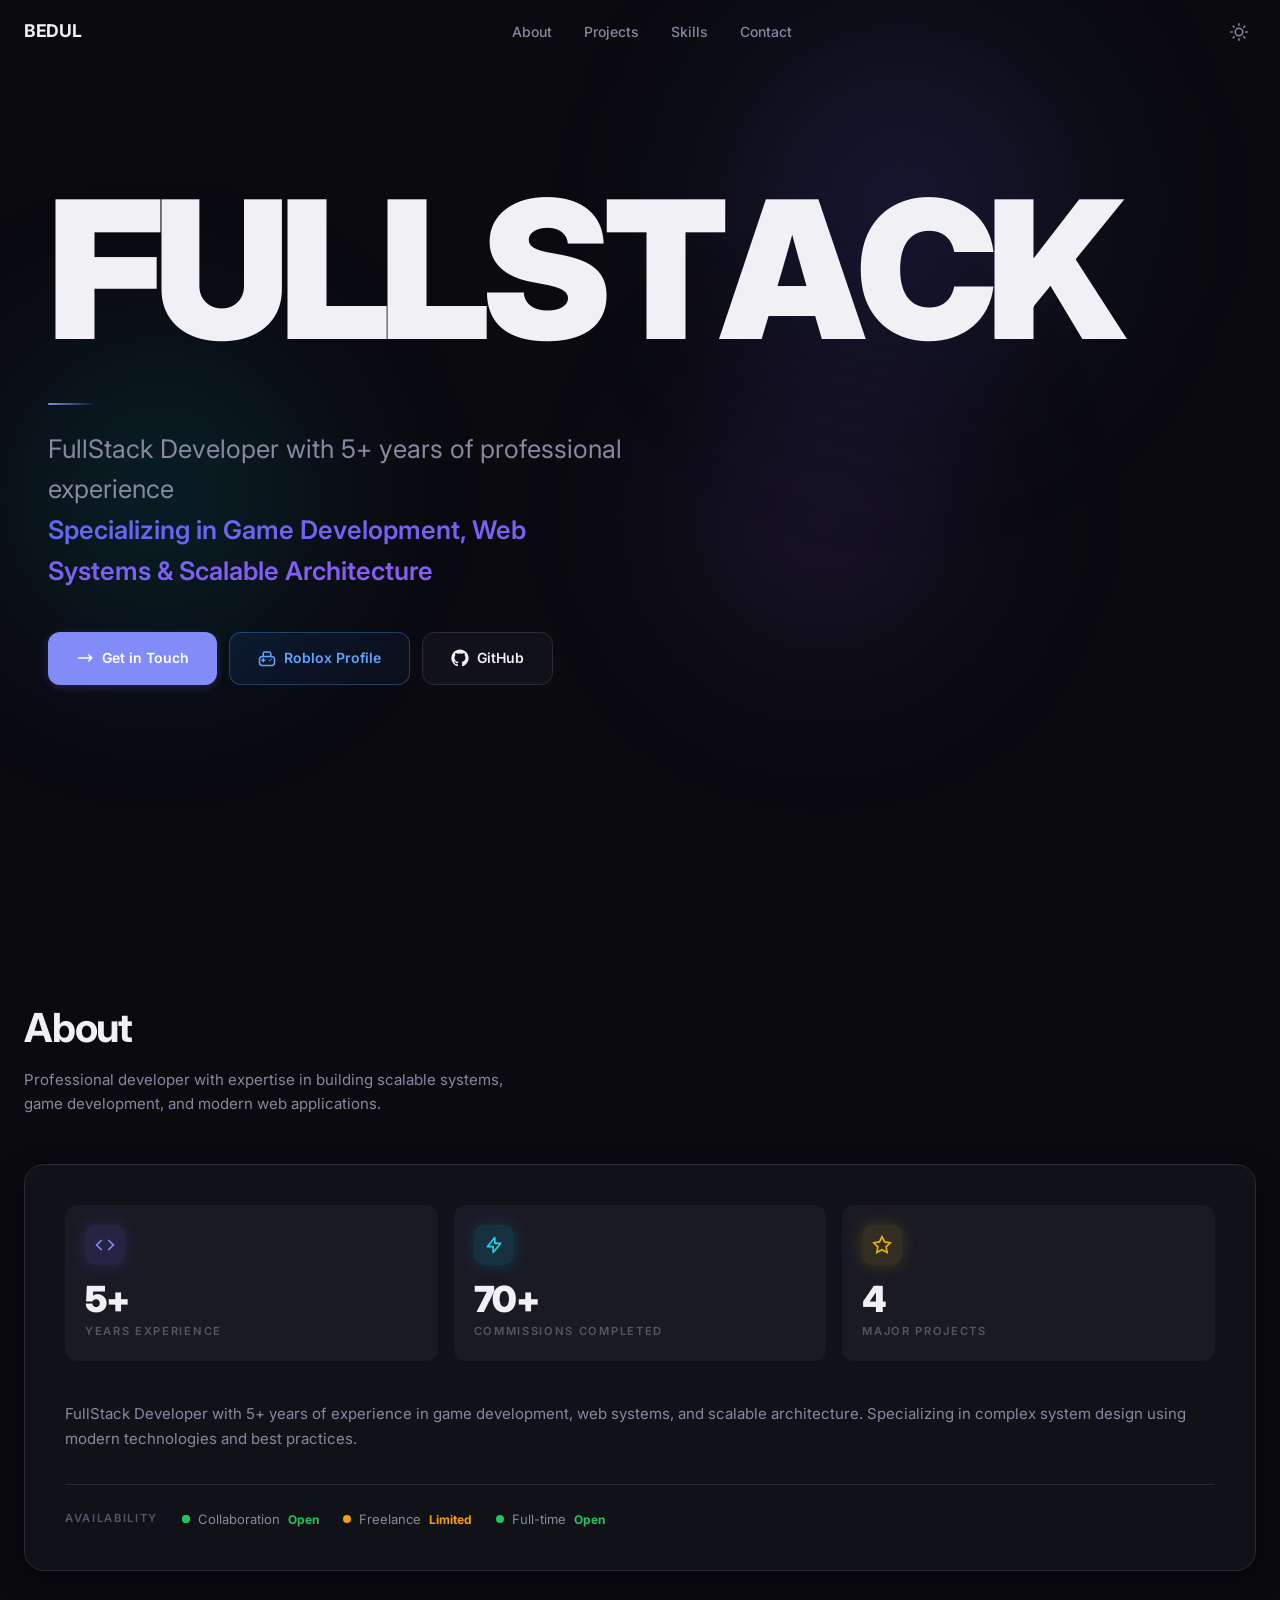
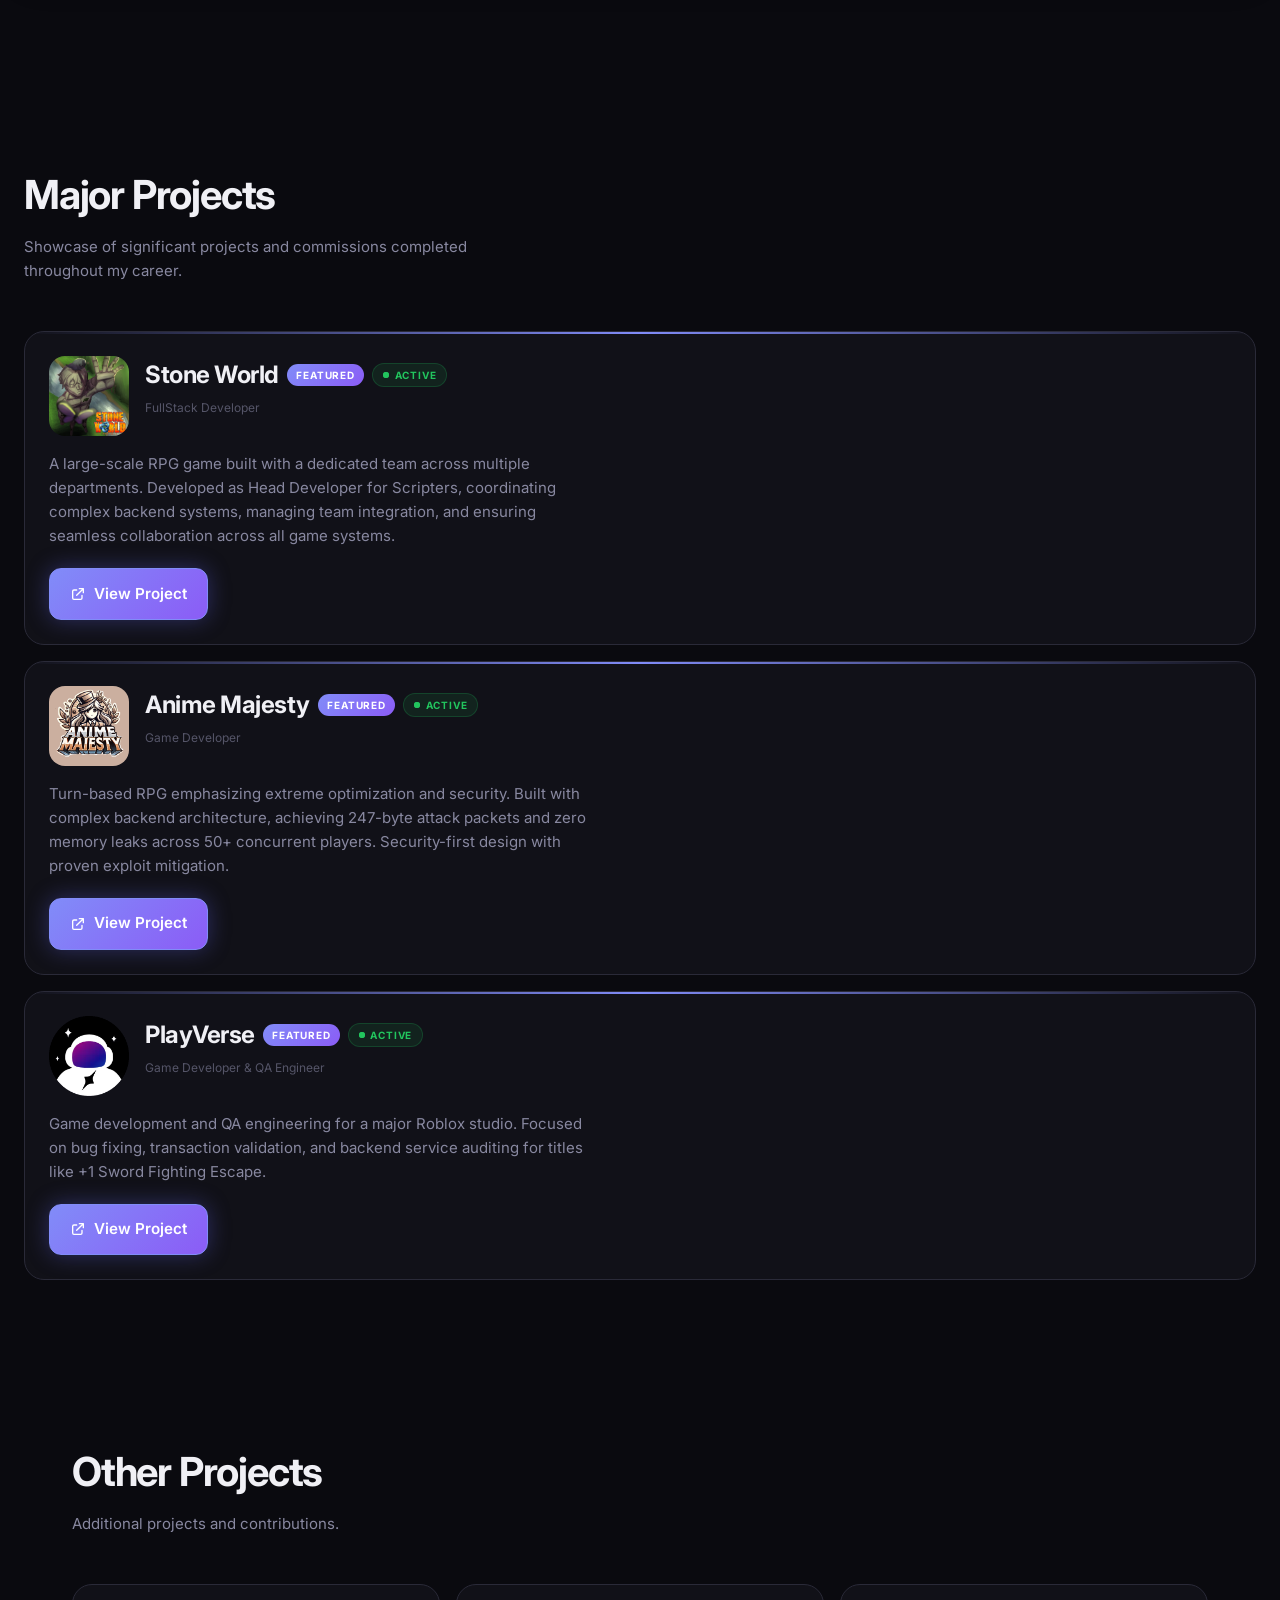
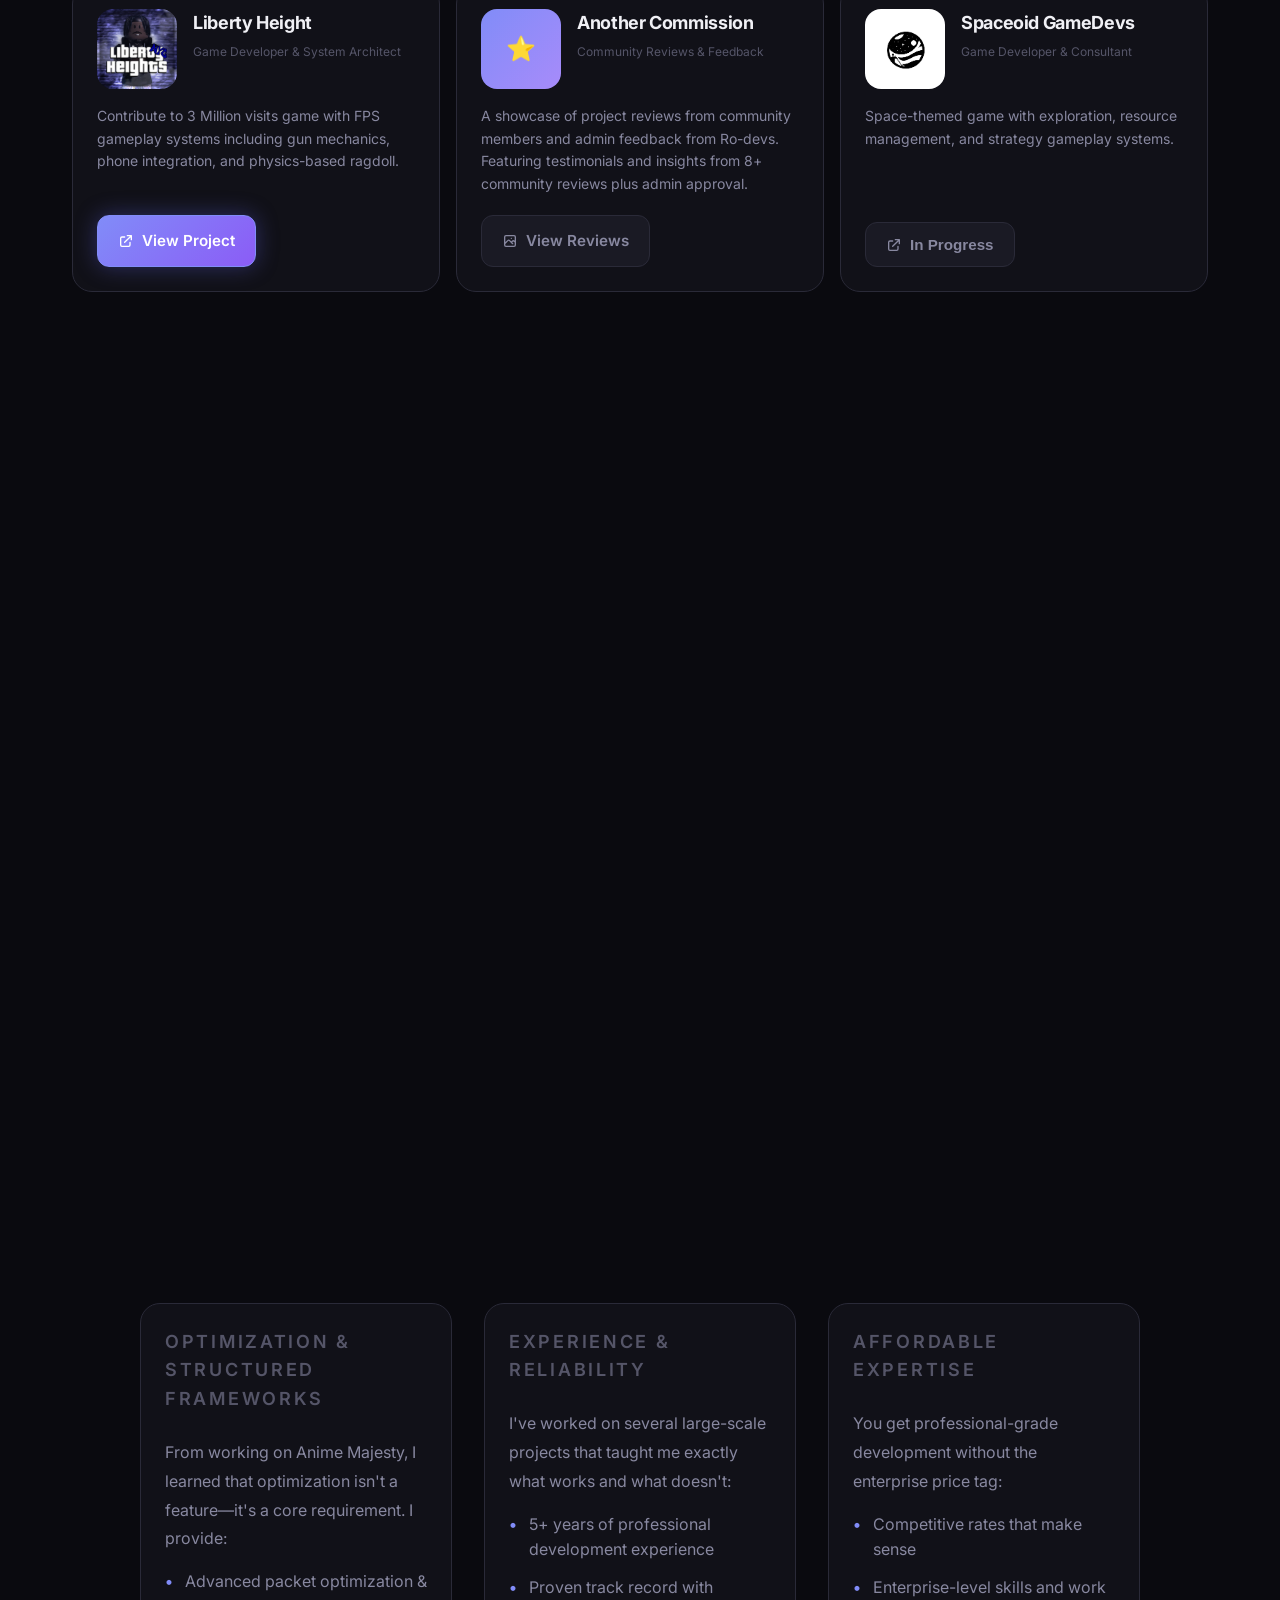
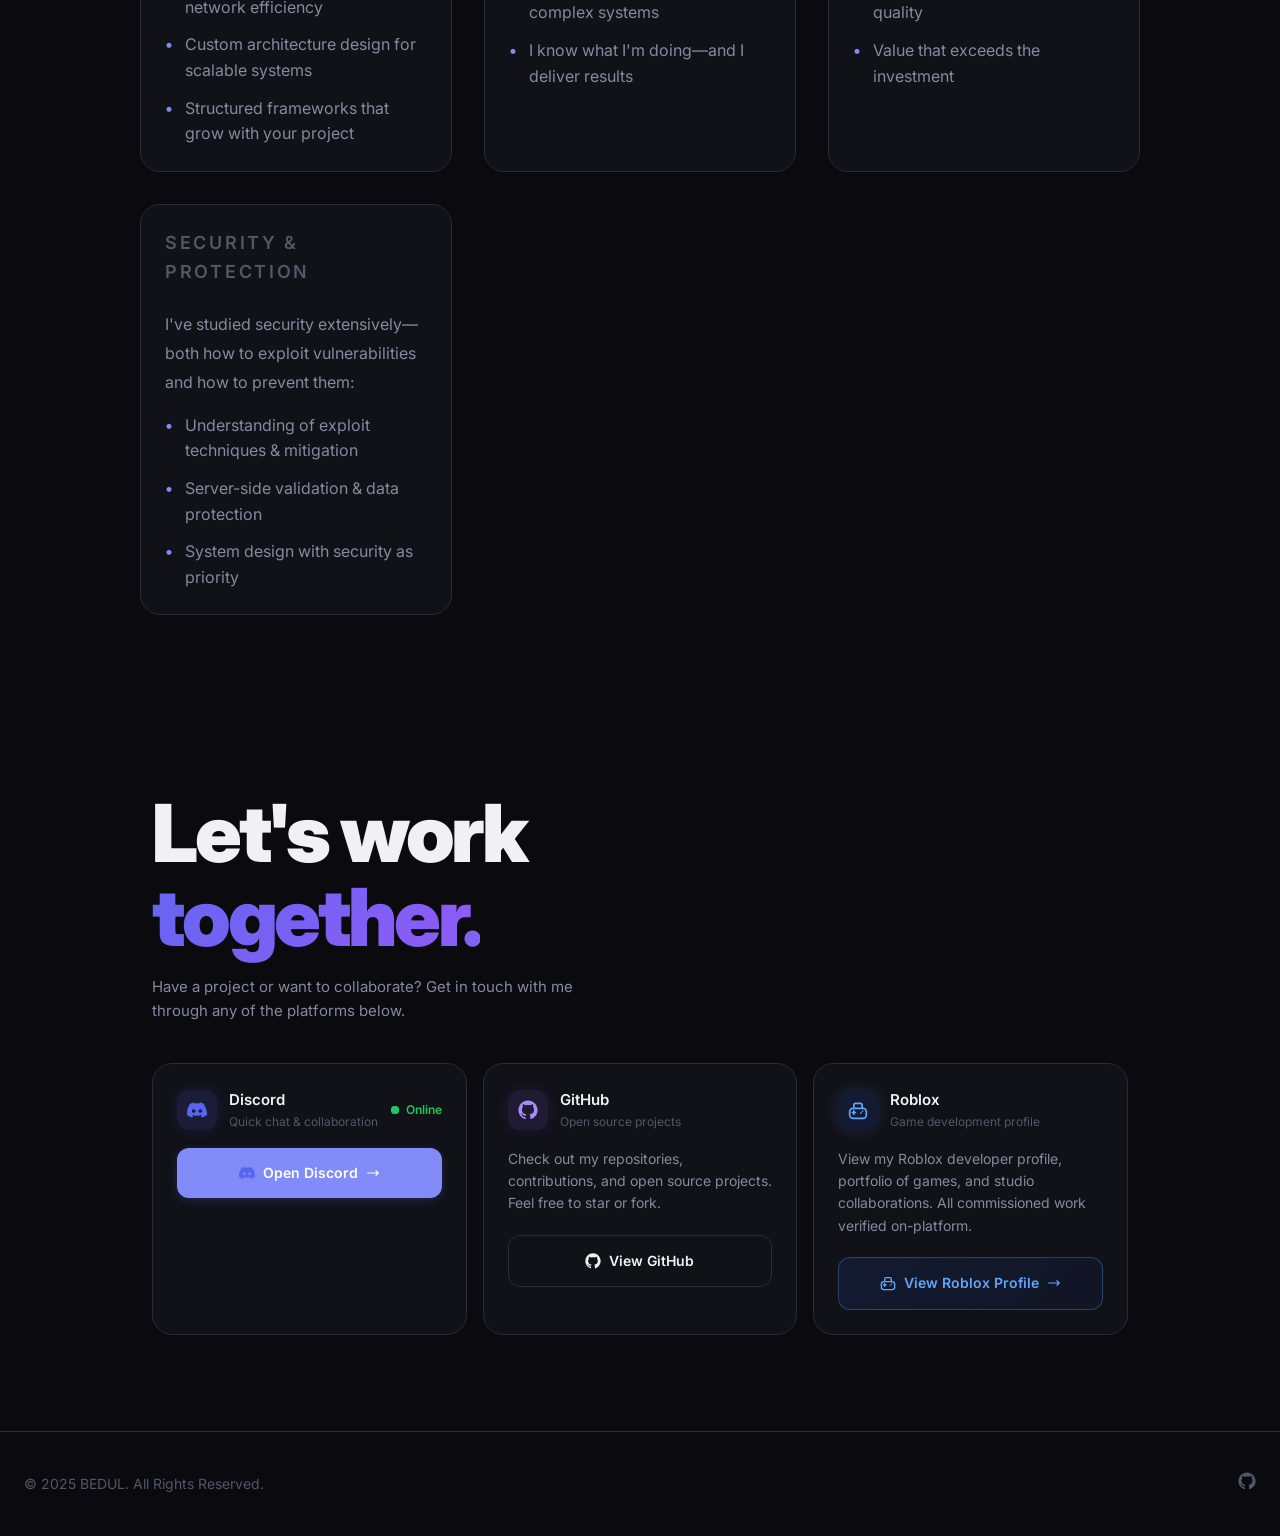
==== commit 2f9e895d: "COMIT" ====
--- a/index.html
+++ b/index.html
@@ -1,16 +1,20 @@
 <!DOCTYPE html>
 <html lang="en">
+
 <head>
     <meta charset="UTF-8">
     <meta name="viewport" content="width=device-width, initial-scale=1.0">
     <title>BEDUL - FullStack Developer & Game Developer</title>
-    <meta name="description" content="FullStack Developer with 5+ years experience. Specializing in game development, web development, and system design. 70+ commissions completed.">
+    <meta name="description"
+        content="FullStack Developer with 5+ years experience. Specializing in game development, web development, and system design. 70+ commissions completed.">
     <meta name="theme-color" content="#fafafa">
 
     <!-- Fonts -->
     <link rel="preconnect" href="https://fonts.googleapis.com">
     <link rel="preconnect" href="https://fonts.gstatic.com" crossorigin>
-    <link href="https://fonts.googleapis.com/css2?family=Inter:wght@400;500;600;700;800;900&family=JetBrains+Mono:wght@400;500&display=swap" rel="stylesheet">
+    <link
+        href="https://fonts.googleapis.com/css2?family=Inter:wght@400;500;600;700;800;900&family=JetBrains+Mono:wght@400;500&display=swap"
+        rel="stylesheet">
 
     <!-- Icons (Font Awesome) -->
     <link href="https://cdnjs.cloudflare.com/ajax/libs/font-awesome/6.4.0/css/all.min.css" rel="stylesheet">
@@ -18,555 +22,766 @@
     <!-- Custom CSS -->
     <link href="assets/css/style.css" rel="stylesheet">
 </head>
+
 <body>
 
-<!-- ─── Ambient Background ─── -->
-<div class="ambient-bg" aria-hidden="true">
-    <div class="orb orb-1"></div>
-    <div class="orb orb-2"></div>
-    <div class="orb orb-3"></div>
-</div>
-
-<!-- ─── Navbar ─── -->
-<nav id="navbar">
-    <div class="nav-inner">
-        <a href="#hero" class="nav-brand">BEDUL</a>
-
-        <ul class="nav-links" id="nav-links">
-            <li><a href="#about" onclick="smoothScroll(event,'#about')">About</a></li>
-            <li><a href="#projects" onclick="smoothScroll(event,'#projects')">Projects</a></li>
-            <li><a href="#skills" onclick="smoothScroll(event,'#skills')">Skills</a></li>
-            <li><a href="#contact" onclick="smoothScroll(event,'#contact')">Contact</a></li>
-        </ul>
-
-        <div style="display:flex;align-items:center;gap:.5rem;">
-            <button id="theme-toggle" aria-label="Toggle theme" title="Toggle theme">
-                <!-- Moon icon (shown in light mode) -->
-                <svg id="icon-moon" xmlns="http://www.w3.org/2000/svg" viewBox="0 0 24 24" fill="none" stroke="currentColor" stroke-width="2" stroke-linecap="round" stroke-linejoin="round"><path d="M21 12.79A9 9 0 1 1 11.21 3 7 7 0 0 0 21 12.79z"/></svg>
-                <!-- Sun icon (shown in dark mode) -->
-                <svg id="icon-sun" xmlns="http://www.w3.org/2000/svg" viewBox="0 0 24 24" fill="none" stroke="currentColor" stroke-width="2" stroke-linecap="round" stroke-linejoin="round" style="display:none"><circle cx="12" cy="12" r="5"/><line x1="12" y1="1" x2="12" y2="3"/><line x1="12" y1="21" x2="12" y2="23"/><line x1="4.22" y1="4.22" x2="5.64" y2="5.64"/><line x1="18.36" y1="18.36" x2="19.78" y2="19.78"/><line x1="1" y1="12" x2="3" y2="12"/><line x1="21" y1="12" x2="23" y2="12"/><line x1="4.22" y1="19.78" x2="5.64" y2="18.36"/><line x1="18.36" y1="5.64" x2="19.78" y2="4.22"/></svg>
-            </button>
-            <button id="mobile-menu-btn" aria-label="Toggle menu">
-                <svg xmlns="http://www.w3.org/2000/svg" width="22" height="22" fill="none" stroke="currentColor" stroke-width="2" stroke-linecap="round" stroke-linejoin="round" viewBox="0 0 24 24"><line x1="3" y1="6" x2="21" y2="6"/><line x1="3" y1="12" x2="21" y2="12"/><line x1="3" y1="18" x2="21" y2="18"/></svg>
-            </button>
+    <!-- ─── Ambient Background ─── -->
+    <div class="ambient-bg" aria-hidden="true">
+        <div class="orb orb-1"></div>
+        <div class="orb orb-2"></div>
+        <div class="orb orb-3"></div>
+    </div>
+
+    <!-- ─── Navbar ─── -->
+    <nav id="navbar">
+        <div class="nav-inner">
+            <a href="#hero" class="nav-brand">BEDUL</a>
+
+            <ul class="nav-links" id="nav-links">
+                <li><a href="#about" onclick="smoothScroll(event,'#about')">About</a></li>
+                <li><a href="#projects" onclick="smoothScroll(event,'#projects')">Projects</a></li>
+                <li><a href="#skills" onclick="smoothScroll(event,'#skills')">Skills</a></li>
+                <li><a href="#contact" onclick="smoothScroll(event,'#contact')">Contact</a></li>
+            </ul>
+
+            <div style="display:flex;align-items:center;gap:.5rem;">
+                <button id="theme-toggle" aria-label="Toggle theme" title="Toggle theme">
+                    <!-- Moon icon (shown in light mode) -->
+                    <svg id="icon-moon" xmlns="http://www.w3.org/2000/svg" viewBox="0 0 24 24" fill="none"
+                        stroke="currentColor" stroke-width="2" stroke-linecap="round" stroke-linejoin="round">
+                        <path d="M21 12.79A9 9 0 1 1 11.21 3 7 7 0 0 0 21 12.79z" />
+                    </svg>
+                    <!-- Sun icon (shown in dark mode) -->
+                    <svg id="icon-sun" xmlns="http://www.w3.org/2000/svg" viewBox="0 0 24 24" fill="none"
+                        stroke="currentColor" stroke-width="2" stroke-linecap="round" stroke-linejoin="round"
+                        style="display:none">
+                        <circle cx="12" cy="12" r="5" />
+                        <line x1="12" y1="1" x2="12" y2="3" />
+                        <line x1="12" y1="21" x2="12" y2="23" />
+                        <line x1="4.22" y1="4.22" x2="5.64" y2="5.64" />
+                        <line x1="18.36" y1="18.36" x2="19.78" y2="19.78" />
+                        <line x1="1" y1="12" x2="3" y2="12" />
+                        <line x1="21" y1="12" x2="23" y2="12" />
+                        <line x1="4.22" y1="19.78" x2="5.64" y2="18.36" />
+                        <line x1="18.36" y1="5.64" x2="19.78" y2="4.22" />
+                    </svg>
+                </button>
+                <button id="mobile-menu-btn" aria-label="Toggle menu">
+                    <svg xmlns="http://www.w3.org/2000/svg" width="22" height="22" fill="none" stroke="currentColor"
+                        stroke-width="2" stroke-linecap="round" stroke-linejoin="round" viewBox="0 0 24 24">
+                        <line x1="3" y1="6" x2="21" y2="6" />
+                        <line x1="3" y1="12" x2="21" y2="12" />
+                        <line x1="3" y1="18" x2="21" y2="18" />
+                    </svg>
+                </button>
+            </div>
         </div>
+    </nav>
+
+    <!-- Mobile Nav -->
+    <div id="mobile-nav">
+        <a href="#about" onclick="mobileSmoothScroll(event,'#about')">About</a>
+        <a href="#projects" onclick="mobileSmoothScroll(event,'#projects')">Projects</a>
+        <a href="#skills" onclick="mobileSmoothScroll(event,'#skills')">Skills</a>
+        <a href="#contact" onclick="mobileSmoothScroll(event,'#contact')">Contact</a>
     </div>
-</nav>
-
-<!-- Mobile Nav -->
-<div id="mobile-nav">
-    <a href="#about" onclick="mobileSmoothScroll(event,'#about')">About</a>
-    <a href="#projects" onclick="mobileSmoothScroll(event,'#projects')">Projects</a>
-    <a href="#skills" onclick="mobileSmoothScroll(event,'#skills')">Skills</a>
-    <a href="#contact" onclick="mobileSmoothScroll(event,'#contact')">Contact</a>
-</div>
-
-<main>
-<!-- ─── Hero ─── -->
-<section id="hero">
-    <div class="hero-inner">
-        <div class="hero-available">
-            <span class="pulse-dot"></span>
-            Available for work
+
+    <main>
+        <!-- ─── Hero ─── -->
+        <section id="hero">
+            <div class="hero-inner">
+
+
+                <h1 class="hero-title" aria-label="FullStack Developer">
+                    <span class="char" style="animation-delay:.15s">F</span><span class="char"
+                        style="animation-delay:.21s">U</span><span class="char"
+                        style="animation-delay:.27s">L</span><span class="char"
+                        style="animation-delay:.33s">L</span><span class="char"
+                        style="animation-delay:.39s">S</span><span class="char"
+                        style="animation-delay:.45s">T</span><span class="char"
+                        style="animation-delay:.51s">A</span><span class="char"
+                        style="animation-delay:.57s">C</span><span class="char" style="animation-delay:.63s">K</span>
+                </h1>
+
+                <div class="hero-divider"></div>
+
+                <p class="hero-subtitle">
+                    FullStack Developer with 5+ years of professional experience<br>
+                    <span class="accent-text">Specializing in Game Development, Web Systems & Scalable
+                        Architecture</span>
+                </p>
+
+                <div class="hero-actions">
+                    <a href="#contact" onclick="smoothScroll(event,'#contact')" class="btn-primary">
+                        <svg xmlns="http://www.w3.org/2000/svg" class="btn-icon" fill="none" viewBox="0 0 24 24"
+                            stroke="currentColor" stroke-width="2">
+                            <path stroke-linecap="round" stroke-linejoin="round" d="M17 8l4 4m0 0l-4 4m4-4H3" />
+                        </svg>
+                        Get in Touch
+                    </a>
+                    <a href="https://www.roblox.com/users/1468004656/profile" target="_blank" rel="noopener"
+                        class="btn-secondary"
+                        style="background: linear-gradient(135deg, rgba(37,99,235,.12), rgba(37,99,235,.06)); border-color: rgba(96,165,250,.3); color: #60a5fa;">
+                        <svg xmlns="http://www.w3.org/2000/svg" class="btn-icon" viewBox="0 0 24 24" fill="none"
+                            stroke="#60a5fa" stroke-width="2" stroke-linecap="round" stroke-linejoin="round">
+                            <rect x="2" y="10" width="20" height="12" rx="4" />
+                            <path d="M7 10V6a2 2 0 0 1 2-2h6a2 2 0 0 1 2 2v4" />
+                            <circle cx="15.5" cy="15.5" r="1" fill="#60a5fa" stroke="none" />
+                            <circle cx="17.5" cy="13.5" r="1" fill="#60a5fa" stroke="none" />
+                            <line x1="7" y1="13" x2="7" y2="17" />
+                            <line x1="5" y1="15" x2="9" y2="15" />
+                        </svg>
+                        Roblox Profile
+                    </a>
+                    <a href="https://github.com/addinzulfikar" target="_blank" rel="noopener" class="btn-secondary">
+                        <svg xmlns="http://www.w3.org/2000/svg" class="btn-icon" fill="currentColor"
+                            viewBox="0 0 24 24">
+                            <path
+                                d="M12 .5C5.73.5.5 5.73.5 12c0 5.08 3.29 9.38 7.86 10.9.57.1.78-.25.78-.55v-2c-3.19.69-3.86-1.54-3.86-1.54-.52-1.32-1.27-1.67-1.27-1.67-1.04-.71.08-.7.08-.7 1.15.08 1.76 1.18 1.76 1.18 1.02 1.75 2.68 1.24 3.33.95.1-.74.4-1.24.72-1.52-2.55-.29-5.23-1.27-5.23-5.67 0-1.25.45-2.28 1.18-3.08-.12-.29-.51-1.46.11-3.04 0 0 .96-.31 3.14 1.17a10.9 10.9 0 0 1 2.86-.38c.97 0 1.95.13 2.86.38 2.18-1.48 3.14-1.17 3.14-1.17.62 1.58.23 2.75.11 3.04.73.8 1.18 1.83 1.18 3.08 0 4.41-2.69 5.38-5.25 5.66.41.36.78 1.06.78 2.13v3.16c0 .31.2.66.79.55C20.21 21.38 23.5 17.08 23.5 12 23.5 5.73 18.27.5 12 .5z" />
+                        </svg>
+                        GitHub
+                    </a>
+                </div>
+            </div>
+        </section>
+
+        <!-- ─── About ─── -->
+        <section id="about">
+            <div class="section-header reveal">
+                <h2 class="section-title">About</h2>
+                <p class="section-subtitle">Professional developer with expertise in building scalable systems, game
+                    development, and modern web applications.</p>
+            </div>
+
+            <div class="about-card reveal">
+                <div class="stats-grid">
+                    <!-- Stat 1 -->
+                    <div class="stat-card">
+                        <div class="stat-icon"
+                            style="background:rgba(99,102,241,.15);box-shadow:0 0 16px rgba(99,102,241,.2)">
+                            <svg xmlns="http://www.w3.org/2000/svg" fill="none" viewBox="0 0 24 24" stroke="#818cf8"
+                                stroke-width="2">
+                                <polyline points="16 18 22 12 16 6" />
+                                <polyline points="8 6 2 12 8 18" />
+                            </svg>
+                        </div>
+                        <div class="stat-number" data-target="5" data-suffix="+">0</div>
+                        <div class="stat-label">Years Experience</div>
+                    </div>
+
+                    <!-- Stat 2 -->
+                    <div class="stat-card">
+                        <div class="stat-icon"
+                            style="background:rgba(6,182,212,.15);box-shadow:0 0 16px rgba(6,182,212,.2)">
+                            <svg xmlns="http://www.w3.org/2000/svg" fill="none" viewBox="0 0 24 24" stroke="#22d3ee"
+                                stroke-width="2">
+                                <path stroke-linecap="round" stroke-linejoin="round" d="M13 10V3L4 14h7v7l9-11h-7z" />
+                            </svg>
+                        </div>
+                        <div class="stat-number" data-target="70" data-suffix="+">0</div>
+                        <div class="stat-label">Commissions Completed</div>
+                    </div>
+
+                    <!-- Stat 3 -->
+                    <div class="stat-card">
+                        <div class="stat-icon"
+                            style="background:rgba(234,179,8,.12);box-shadow:0 0 16px rgba(234,179,8,.2)">
+                            <svg xmlns="http://www.w3.org/2000/svg" fill="none" viewBox="0 0 24 24" stroke="#eab308"
+                                stroke-width="2">
+                                <polygon
+                                    points="12 2 15.09 8.26 22 9.27 17 14.14 18.18 21.02 12 17.77 5.82 21.02 7 14.14 2 9.27 8.91 8.26 12 2" />
+                            </svg>
+                        </div>
+                        <div class="stat-number" data-target="4" data-suffix="">0</div>
+                        <div class="stat-label">Major Projects</div>
+                    </div>
+                </div>
+
+                <p style="font-size:.9375rem;color:var(--color-text-secondary);line-height:1.7;margin-bottom:1rem;">
+                    FullStack Developer with 5+ years of experience in game development, web systems, and scalable
+                    architecture. Specializing in complex system design using modern technologies and best practices.
+                </p>
+
+                <div class="availability-row">
+                    <span class="avail-label">Availability</span>
+                    <div class="avail-item">
+                        <span class="pulse-dot"
+                            style="width:8px;height:8px;flex-shrink:0;position:relative;display:inline-block"></span>
+                        <span style="font-size:.8125rem;color:var(--color-text-secondary)">Collaboration</span>
+                        <span class="avail-status" style="color:var(--color-available)">Open</span>
+                    </div>
+                    <div class="avail-item">
+                        <span
+                            style="width:8px;height:8px;border-radius:50%;background:var(--color-limited);display:inline-block;flex-shrink:0"></span>
+                        <span style="font-size:.8125rem;color:var(--color-text-secondary)">Freelance</span>
+                        <span class="avail-status" style="color:var(--color-limited)">Limited</span>
+                    </div>
+                    <div class="avail-item">
+                        <span
+                            style="width:8px;height:8px;border-radius:50%;background:var(--color-available);display:inline-block;flex-shrink:0"></span>
+                        <span style="font-size:.8125rem;color:var(--color-text-secondary)">Full-time</span>
+                        <span class="avail-status" style="color:var(--color-available)">Open</span>
+                    </div>
+                </div>
+            </div>
+        </section>
+
+        <!-- ─── Experience / Projects ─── -->
+        <section id="projects">
+            <div class="section-header reveal">
+                <h2 class="section-title">Major Projects</h2>
+                <p class="section-subtitle">Showcase of significant projects and commissions completed throughout my
+                    career.</p>
+            </div>
+
+            <div class="projects-grid">
+
+                <!-- Stone World -->
+                <div class="project-card featured reveal">
+                    <div class="featured-bar"></div>
+                    <div class="project-card-header">
+                        <img src="assets/images/stone-world/Stone_world.png" alt="Stone World"
+                            style="width:5rem;height:5rem;border-radius:1rem;object-fit:cover;">
+                        <div class="project-meta">
+                            <div class="project-title-row">
+                                <span class="project-title">Stone World</span>
+                                <span class="badge badge-featured">Featured</span>
+                                <span class="badge badge-active">
+                                    <span class="pulse-dot"
+                                        style="width:6px;height:6px;position:relative;display:inline-block"></span>
+                                    Active
+                                </span>
+                            </div>
+                            <div class="project-role">FullStack Developer</div>
+                        </div>
+                    </div>
+                    <p class="project-desc">A large-scale RPG game built with a dedicated team across multiple
+                        departments. Developed as Head Developer for Scripters, coordinating complex backend systems,
+                        managing team integration, and ensuring seamless collaboration across all game systems.</p>
+                    <div class="project-links">
+                        <a href="stone-world.html" class="project-link-btn project-link-highlight">
+                            <svg xmlns="http://www.w3.org/2000/svg" fill="none" viewBox="0 0 24 24"
+                                stroke="currentColor" stroke-width="2" width="14" height="14">
+                                <path stroke-linecap="round" stroke-linejoin="round"
+                                    d="M10 6H6a2 2 0 00-2 2v10a2 2 0 002 2h10a2 2 0 002-2v-4M14 4h6m0 0v6m0-6L10 14" />
+                            </svg>
+                            View Project
+                        </a>
+                    </div>
+                </div>
+
+                <!-- Anime Majesty -->
+                <div class="project-card featured reveal">
+                    <div class="featured-bar"></div>
+                    <div class="project-card-header">
+                        <img src="assets/images/anime-majesty/Anime_Majesty.png" alt="Anime Majesty"
+                            style="width:5rem;height:5rem;border-radius:1rem;object-fit:cover;">
+                        <div class="project-meta">
+                            <div class="project-title-row">
+                                <span class="project-title">Anime Majesty</span>
+                                <span class="badge badge-featured">Featured</span>
+                                <span class="badge badge-active">
+                                    <span class="pulse-dot"
+                                        style="width:6px;height:6px;position:relative;display:inline-block"></span>
+                                    Active
+                                </span>
+                            </div>
+                            <div class="project-role">Game Developer</div>
+                        </div>
+                    </div>
+                    <p class="project-desc">Turn-based RPG emphasizing extreme optimization and security. Built with
+                        complex backend architecture, achieving 247-byte attack packets and zero memory leaks across 50+
+                        concurrent players. Security-first design with proven exploit mitigation.</p>
+                    <div class="project-links">
+                        <a href="anime-majesty.html" class="project-link-btn project-link-highlight">
+                            <svg xmlns="http://www.w3.org/2000/svg" fill="none" viewBox="0 0 24 24"
+                                stroke="currentColor" stroke-width="2" width="14" height="14">
+                                <path stroke-linecap="round" stroke-linejoin="round"
+                                    d="M10 6H6a2 2 0 00-2 2v10a2 2 0 002 2h10a2 2 0 002-2v-4M14 4h6m0 0v6m0-6L10 14" />
+                            </svg>
+                            View Project
+                        </a>
+                    </div>
+                </div>
+
+                <!-- PlayVerse -->
+                <div class="project-card featured reveal">
+                    <div class="featured-bar"></div>
+                    <div class="project-card-header">
+                        <img src="assets/images/PlayVerse/logo.webp" alt="PlayVerse"
+                            style="width:5rem;height:5rem;border-radius:1rem;object-fit:cover;">
+                        <div class="project-meta">
+                            <div class="project-title-row">
+                                <span class="project-title">PlayVerse</span>
+                                <span class="badge badge-featured">Featured</span>
+                                <span class="badge badge-active">
+                                    <span class="pulse-dot"
+                                        style="width:6px;height:6px;position:relative;display:inline-block"></span>
+                                    Active
+                                </span>
+                            </div>
+                            <div class="project-role">Game Developer & QA Engineer</div>
+                        </div>
+                    </div>
+                    <p class="project-desc">Game development and QA engineering for a major Roblox studio. Focused on
+                        bug fixing, transaction validation, and backend service auditing for titles like +1 Sword
+                        Fighting Escape.</p>
+                    <div class="project-links">
+                        <a href="playverse.html" class="project-link-btn project-link-highlight">
+                            <svg xmlns="http://www.w3.org/2000/svg" fill="none" viewBox="0 0 24 24"
+                                stroke="currentColor" stroke-width="2" width="14" height="14">
+                                <path stroke-linecap="round" stroke-linejoin="round"
+                                    d="M10 6H6a2 2 0 00-2 2v10a2 2 0 002 2h10a2 2 0 002-2v-4M14 4h6m0 0v6m0-6L10 14" />
+                            </svg>
+                            View Project
+                        </a>
+                    </div>
+                </div>
+
+            </div>
+        </section>
+
+        <!-- ─── Other Projects ─── -->
+        <section style="padding:4rem 2rem;max-width:1200px;margin:0 auto;">
+            <div class="section-header reveal">
+                <h2 class="section-title">Other Projects</h2>
+                <p class="section-subtitle">Additional projects and contributions.</p>
+            </div>
+
+            <div class="projects-grid">
+
+                <!-- Liberty Height -->
+                <div class="project-card reveal">
+                    <div class="project-card-header">
+                        <img src="assets/images/liberty-height/Liberty_Height.png" alt="Liberty Height"
+                            style="width:5rem;height:5rem;border-radius:1rem;object-fit:cover;">
+                        <div class="project-meta">
+                            <div class="project-title-row">
+                                <span class="project-title">Liberty Height</span>
+                            </div>
+                            <div class="project-role">Game Developer & System Architect</div>
+                        </div>
+                    </div>
+                    <p class="project-desc">Contribute to 3 Million visits game with FPS gameplay systems including gun
+                        mechanics, phone integration, and physics-based ragdoll.</p>
+                    <div class="project-links">
+                        <a href="liberty-height.html" class="project-link-btn project-link-highlight">
+                            <svg xmlns="http://www.w3.org/2000/svg" fill="none" viewBox="0 0 24 24"
+                                stroke="currentColor" stroke-width="2" width="14" height="14">
+                                <path stroke-linecap="round" stroke-linejoin="round"
+                                    d="M10 6H6a2 2 0 00-2 2v10a2 2 0 002 2h10a2 2 0 002-2v-4M14 4h6m0 0v6m0-6L10 14" />
+                            </svg>
+                            View Project
+                        </a>
+                    </div>
+                </div>
+
+                <!-- Another Commission -->
+                <div class="project-card reveal">
+                    <div class="project-card-header">
+                        <div
+                            style="width:5rem;height:5rem;border-radius:1rem;background:linear-gradient(135deg, #818cf8, #a78bfa);display:flex;align-items:center;justify-content:center;color:white;font-weight:700;font-size:1.5rem;">
+                            ⭐
+                        </div>
+                        <div class="project-meta">
+                            <div class="project-title-row">
+                                <span class="project-title">Another Commission</span>
+                            </div>
+                            <div class="project-role">Community Reviews & Feedback</div>
+                        </div>
+                    </div>
+                    <p class="project-desc">A showcase of project reviews from community members and admin feedback from
+                        Ro-devs. Featuring testimonials and insights from 8+ community reviews plus admin approval.</p>
+                    <div class="project-links">
+                        <a href="another-commission.html" class="project-link-btn">
+                            <svg xmlns="http://www.w3.org/2000/svg" fill="none" viewBox="0 0 24 24"
+                                stroke="currentColor" stroke-width="2" width="14" height="14">
+                                <path stroke-linecap="round" stroke-linejoin="round"
+                                    d="M4 16l4.586-4.586a2 2 0 012.828 0L16 16m-2-2l1.586-1.586a2 2 0 012.828 0L20 14m-6-6h.01M6 20h12a2 2 0 002-2V6a2 2 0 00-2-2H6a2 2 0 00-2 2v12a2 2 0 002 2z" />
+                            </svg>
+                            View Reviews
+                        </a>
+                    </div>
+                </div>
+
+                <!-- Spaceoid GameDevs -->
+                <div class="project-card reveal">
+                    <div class="project-card-header">
+                        <img src="assets/images/spaceoid-gamedevs/Spaceoid_GameDevs.png" alt="Spaceoid GameDevs"
+                            style="width:5rem;height:5rem;border-radius:1rem;object-fit:cover;">
+                        <div class="project-meta">
+                            <div class="project-title-row">
+                                <span class="project-title">Spaceoid GameDevs</span>
+                            </div>
+                            <div class="project-role">Game Developer & Consultant</div>
+                        </div>
+                    </div>
+                    <p class="project-desc">Space-themed game with exploration, resource management, and strategy
+                        gameplay systems.</p>
+                    <div class="project-links">
+                        <button type="button" class="project-link-btn" disabled>
+                            <svg xmlns="http://www.w3.org/2000/svg" fill="none" viewBox="0 0 24 24"
+                                stroke="currentColor" stroke-width="2" width="14" height="14">
+                                <path stroke-linecap="round" stroke-linejoin="round"
+                                    d="M10 6H6a2 2 0 00-2 2v10a2 2 0 002 2h10a2 2 0 002-2v-4M14 4h6m0 0v6m0-6L10 14" />
+                            </svg>
+                            In Progress
+                        </button>
+                    </div>
+                </div>
+
+
+            </div>
+        </section>
+
+        <!-- ─── Skills ─── -->
+        <section id="skills">
+            <div class="section-header reveal">
+                <h2 class="section-title">Advanced Concepts & Technologies</h2>
+                <p class="section-subtitle">Core expertise and specialized technologies I work with.</p>
+            </div>
+
+            <div class="skills-grid"
+                style="max-width: 1000px; margin: 0 auto; display: grid; grid-template-columns: repeat(auto-fit, minmax(280px, 1fr)); gap: 2rem;">
+
+                <!-- Advanced Frameworks & Services -->
+                <div class="skill-card reveal">
+                    <div class="skill-card-header">
+                        <div class="skill-cat-icon"
+                            style="background:rgba(99,102,241,.15);box-shadow:0 0 12px rgba(99,102,241,.15)">
+                            <svg xmlns="http://www.w3.org/2000/svg" fill="none" viewBox="0 0 24 24" stroke="#818cf8"
+                                stroke-width="2">
+                                <polyline points="16 18 22 12 16 6" />
+                                <polyline points="8 6 2 12 8 18" />
+                            </svg>
+                        </div>
+                        <span class="skill-cat-name">Advanced Services</span>
+                    </div>
+                    <div class="skill-tags">
+                        <span class="skill-tag">ProfileStore</span>
+                        <span class="skill-tag">ReplicaService</span>
+                        <span class="skill-tag">Datastore2</span>
+                        <span class="skill-tag">Knit Framework</span>
+                        <span class="skill-tag">ByteNet</span>
+                        <span class="skill-tag">Maid/Trove</span>
+                    </div>
+                </div>
+
+                <!-- Performance & Optimization -->
+                <div class="skill-card reveal">
+                    <div class="skill-card-header">
+                        <div class="skill-cat-icon"
+                            style="background:rgba(139,92,246,.15);box-shadow:0 0 12px rgba(139,92,246,.15)">
+                            <svg xmlns="http://www.w3.org/2000/svg" fill="none" viewBox="0 0 24 24" stroke="#a78bfa"
+                                stroke-width="2">
+                                <rect x="3" y="3" width="18" height="18" rx="2" ry="2" />
+                                <circle cx="8.5" cy="8.5" r="1.5" />
+                                <polyline points="21 15 16 10 5 21" />
+                            </svg>
+                        </div>
+                        <span class="skill-cat-name">Performance & Data</span>
+                    </div>
+                    <div class="skill-tags">
+                        <span class="skill-tag">Optimization & Tuning</span>
+                        <span class="skill-tag">Data Serialization</span>
+                        <span class="skill-tag">Data Deserialization</span>
+                        <span class="skill-tag">Scalable System Design</span>
+                        <span class="skill-tag">System Maintenance</span>
+                        <span class="skill-tag">Build & Optimization</span>
+                    </div>
+                </div>
+
+                <!-- Programming Languages & Tools -->
+                <div class="skill-card reveal">
+                    <div class="skill-card-header">
+                        <div class="skill-cat-icon"
+                            style="background:rgba(234,179,8,.12);box-shadow:0 0 12px rgba(234,179,8,.15)">
+                            <svg xmlns="http://www.w3.org/2000/svg" fill="none" viewBox="0 0 24 24" stroke="#eab308"
+                                stroke-width="2">
+                                <rect x="2" y="3" width="20" height="14" rx="2" ry="2" />
+                                <line x1="8" y1="21" x2="16" y2="21" />
+                                <line x1="12" y1="17" x2="12" y2="21" />
+                            </svg>
+                        </div>
+                        <span class="skill-cat-name">Languages & Tools</span>
+                    </div>
+                    <div class="skill-tags">
+                        <span class="skill-tag">Lua</span>
+                        <span class="skill-tag">Python</span>
+                        <span class="skill-tag">PHP</span>
+                        <span class="skill-tag">JavaScript</span>
+                        <span class="skill-tag">Problem Solving</span>
+                        <span class="skill-tag">Team Collaboration</span>
+                    </div>
+                </div>
+
+            </div>
+        </section>
+
+        <!-- ─── What I Offers ─── -->
+        <section id="offers" style="padding: 5rem 2rem; background: var(--color-bg);">
+            <div style="max-width: 1000px; margin: 0 auto;">
+                <div class="section-header reveal" style="text-align: center; margin-bottom: 3rem;">
+                    <h2 class="section-title">What I Offer</h2>
+                    <p class="section-subtitle" style="max-width: 600px; margin: 1rem auto 0;">
+                        Based on years of experience working on complex projects, here's what I bring to the table.
+                    </p>
+                </div>
+
+                <div style="display: grid; grid-template-columns: repeat(auto-fit, minmax(300px, 1fr)); gap: 2rem;">
+                    <!-- Optimization & Structured Frameworks -->
+                    <div class="skill-card reveal">
+                        <div class="skill-card-header" style="margin-bottom: 1.5rem;">
+                            <span class="skill-cat-name" style="font-size: 1.125rem; font-weight: 600;">Optimization &
+                                Structured Frameworks</span>
+                        </div>
+                        <p style="color: var(--color-text-secondary); line-height: 1.8; margin-bottom: 1rem;">
+                            From working on Anime Majesty, I learned that optimization isn't a feature—it's a core
+                            requirement. I provide:
+                        </p>
+                        <div style="list-style: none; padding: 0; margin: 0;">
+                            <div
+                                style="display: flex; gap: 0.75rem; margin-bottom: 0.75rem; color: var(--color-text-secondary);">
+                                <span style="color: #818cf8; font-weight: 600; flex-shrink: 0;">•</span>
+                                <span>Advanced packet optimization & network efficiency</span>
+                            </div>
+                            <div
+                                style="display: flex; gap: 0.75rem; margin-bottom: 0.75rem; color: var(--color-text-secondary);">
+                                <span style="color: #818cf8; font-weight: 600; flex-shrink: 0;">•</span>
+                                <span>Custom architecture design for scalable systems</span>
+                            </div>
+                            <div style="display: flex; gap: 0.75rem; color: var(--color-text-secondary);">
+                                <span style="color: #818cf8; font-weight: 600; flex-shrink: 0;">•</span>
+                                <span>Structured frameworks that grow with your project</span>
+                            </div>
+                        </div>
+                    </div>
+
+                    <!-- Experience & Reliability -->
+                    <div class="skill-card reveal">
+                        <div class="skill-card-header" style="margin-bottom: 1.5rem;">
+                            <span class="skill-cat-name" style="font-size: 1.125rem; font-weight: 600;">Experience &
+                                Reliability</span>
+                        </div>
+                        <p style="color: var(--color-text-secondary); line-height: 1.8; margin-bottom: 1rem;">
+                            I've worked on several large-scale projects that taught me exactly what works and what
+                            doesn't:
+                        </p>
+                        <div style="list-style: none; padding: 0; margin: 0;">
+                            <div
+                                style="display: flex; gap: 0.75rem; margin-bottom: 0.75rem; color: var(--color-text-secondary);">
+                                <span style="color: #818cf8; font-weight: 600; flex-shrink: 0;">•</span>
+                                <span>5+ years of professional development experience</span>
+                            </div>
+                            <div
+                                style="display: flex; gap: 0.75rem; margin-bottom: 0.75rem; color: var(--color-text-secondary);">
+                                <span style="color: #818cf8; font-weight: 600; flex-shrink: 0;">•</span>
+                                <span>Proven track record with complex systems</span>
+                            </div>
+                            <div style="display: flex; gap: 0.75rem; color: var(--color-text-secondary);">
+                                <span style="color: #818cf8; font-weight: 600; flex-shrink: 0;">•</span>
+                                <span>I know what I'm doing—and I deliver results</span>
+                            </div>
+                        </div>
+                    </div>
+
+                    <!-- Affordable Expertise -->
+                    <div class="skill-card reveal">
+                        <div class="skill-card-header" style="margin-bottom: 1.5rem;">
+                            <span class="skill-cat-name" style="font-size: 1.125rem; font-weight: 600;">Affordable
+                                Expertise</span>
+                        </div>
+                        <p style="color: var(--color-text-secondary); line-height: 1.8; margin-bottom: 1rem;">
+                            You get professional-grade development without the enterprise price tag:
+                        </p>
+                        <div style="list-style: none; padding: 0; margin: 0;">
+                            <div
+                                style="display: flex; gap: 0.75rem; margin-bottom: 0.75rem; color: var(--color-text-secondary);">
+                                <span style="color: #818cf8; font-weight: 600; flex-shrink: 0;">•</span>
+                                <span>Competitive rates that make sense</span>
+                            </div>
+                            <div
+                                style="display: flex; gap: 0.75rem; margin-bottom: 0.75rem; color: var(--color-text-secondary);">
+                                <span style="color: #818cf8; font-weight: 600; flex-shrink: 0;">•</span>
+                                <span>Enterprise-level skills and work quality</span>
+                            </div>
+                            <div style="display: flex; gap: 0.75rem; color: var(--color-text-secondary);">
+                                <span style="color: #818cf8; font-weight: 600; flex-shrink: 0;">•</span>
+                                <span>Value that exceeds the investment</span>
+                            </div>
+                        </div>
+                    </div>
+
+                    <!-- Security & Protection -->
+                    <div class="skill-card reveal">
+                        <div class="skill-card-header" style="margin-bottom: 1.5rem;">
+                            <span class="skill-cat-name" style="font-size: 1.125rem; font-weight: 600;">Security &
+                                Protection</span>
+                        </div>
+                        <p style="color: var(--color-text-secondary); line-height: 1.8; margin-bottom: 1rem;">
+                            I've studied security extensively—both how to exploit vulnerabilities and how to prevent
+                            them:
+                        </p>
+                        <div style="list-style: none; padding: 0; margin: 0;">
+                            <div
+                                style="display: flex; gap: 0.75rem; margin-bottom: 0.75rem; color: var(--color-text-secondary);">
+                                <span style="color: #818cf8; font-weight: 600; flex-shrink: 0;">•</span>
+                                <span>Understanding of exploit techniques & mitigation</span>
+                            </div>
+                            <div
+                                style="display: flex; gap: 0.75rem; margin-bottom: 0.75rem; color: var(--color-text-secondary);">
+                                <span style="color: #818cf8; font-weight: 600; flex-shrink: 0;">•</span>
+                                <span>Server-side validation & data protection</span>
+                            </div>
+                            <div style="display: flex; gap: 0.75rem; color: var(--color-text-secondary);">
+                                <span style="color: #818cf8; font-weight: 600; flex-shrink: 0;">•</span>
+                                <span>System design with security as priority</span>
+                            </div>
+                        </div>
+                    </div>
+                </div>
+            </div>
+        </section>
+
+        <!-- ─── Contact ─── -->
+        <section id="contact">
+            <div class="reveal">
+                <h2 class="contact-heading">
+                    Let's work<br>
+                    <span class="accent-gradient-text">together.</span>
+                </h2>
+                <p style="font-size:.9375rem;color:var(--color-text-secondary);max-width:30rem;">
+                    Have a project or want to collaborate? Get in touch with me through any of the platforms below.
+                </p>
+            </div>
+
+            <div class="contact-cards">
+
+                <!-- Discord -->
+                <div class="contact-card reveal">
+                    <div class="contact-card-header">
+                        <div class="contact-icon-wrap"
+                            style="background:rgba(88,101,242,.15);box-shadow:0 0 16px rgba(88,101,242,.15)">
+                            <svg xmlns="http://www.w3.org/2000/svg" fill="#5865F2" viewBox="0 0 24 24">
+                                <path
+                                    d="M20.317 4.37a19.791 19.791 0 00-4.885-1.515.074.074 0 00-.079.037c-.211.375-.445.864-.607 1.25a18.27 18.27 0 00-5.487 0c-.163-.386-.395-.875-.607-1.25a.077.077 0 00-.079-.037A19.736 19.736 0 003.677 4.37a.07.07 0 00-.032.027C.533 9.046-.32 13.58.099 18.057a.082.082 0 00.031.056 19.9 19.9 0 005.993 3.03.078.078 0 00.084-.028c.462-.63.873-1.295 1.226-1.994a.076.076 0 00-.042-.106 13.107 13.107 0 01-1.872-.892.077.077 0 01-.008-.128c.126-.095.252-.195.372-.297a.074.074 0 01.077-.01c3.928 1.793 8.18 1.793 12.062 0a.074.074 0 01.078.009c.12.102.246.203.373.298a.077.077 0 01-.006.127 12.299 12.299 0 01-1.873.892.076.076 0 00-.041.107c.352.699.764 1.365 1.225 1.994a.076.076 0 00.084.028 19.865 19.865 0 006.002-3.03.077.077 0 00.032-.054c.5-4.718-.838-8.812-3.549-12.437a.061.061 0 00-.031-.028zM8.02 15.33c-1.183 0-2.157-.965-2.157-2.156 0-1.193.964-2.157 2.157-2.157 1.193 0 2.157.964 2.157 2.157 0 1.19-.964 2.156-2.157 2.156zm7.975 0c-1.183 0-2.157-.965-2.157-2.156 0-1.193.965-2.157 2.157-2.157 1.192 0 2.157.964 2.157 2.157 0 1.19-.965 2.156-2.157 2.156z" />
+                            </svg>
+                        </div>
+                        <div>
+                            <div class="contact-card-title">Discord</div>
+                            <div class="contact-card-sub">Quick chat & collaboration</div>
+                        </div>
+                        <div class="status-online">
+                            <span class="pulse-dot"
+                                style="width:8px;height:8px;flex-shrink:0;position:relative;display:inline-block"></span>
+                            Online
+                        </div>
+                    </div>
+                    <a href="https://discord.com/users/323107249264525324" target="_blank" rel="noopener"
+                        class="btn-primary" style="width:100%;justify-content:center;font-size:.875rem;">
+                        <svg xmlns="http://www.w3.org/2000/svg" fill="#5865F2" viewBox="0 0 24 24" width="16"
+                            height="16">
+                            <path
+                                d="M20.317 4.37a19.791 19.791 0 00-4.885-1.515.074.074 0 00-.079.037c-.211.375-.445.864-.607 1.25a18.27 18.27 0 00-5.487 0c-.163-.386-.395-.875-.607-1.25a.077.077 0 00-.079-.037A19.736 19.736 0 003.677 4.37a.07.07 0 00-.032.027C.533 9.046-.32 13.58.099 18.057a.082.082 0 00.031.056 19.9 19.9 0 005.993 3.03.078.078 0 00.084-.028c.462-.63.873-1.295 1.226-1.994a.076.076 0 00-.042-.106 13.107 13.107 0 01-1.872-.892.077.077 0 01-.008-.128c.126-.095.252-.195.372-.297a.074.074 0 01.077-.01c3.928 1.793 8.18 1.793 12.062 0a.074.074 0 01.078.009c.12.102.246.203.373.298a.077.077 0 01-.006.127 12.299 12.299 0 01-1.873.892.076.076 0 00-.041.107c.352.699.764 1.365 1.225 1.994a.076.076 0 00.084.028 19.865 19.865 0 006.002-3.03.077.077 0 00.032-.054c.5-4.718-.838-8.812-3.549-12.437a.061.061 0 00-.031-.028zM8.02 15.33c-1.183 0-2.157-.965-2.157-2.156 0-1.193.964-2.157 2.157-2.157 1.193 0 2.157.964 2.157 2.157 0 1.19-.964 2.156-2.157 2.156zm7.975 0c-1.183 0-2.157-.965-2.157-2.156 0-1.193.965-2.157 2.157-2.157 1.192 0 2.157.964 2.157 2.157 0 1.19-.965 2.156-2.157 2.156z" />
+                        </svg>
+                        Open Discord
+                        <svg xmlns="http://www.w3.org/2000/svg" fill="none" viewBox="0 0 24 24" stroke="currentColor"
+                            stroke-width="2" width="14" height="14">
+                            <path stroke-linecap="round" stroke-linejoin="round" d="M17 8l4 4m0 0l-4 4m4-4H3" />
+                        </svg>
+                    </a>
+                </div>
+
+                <!-- GitHub -->
+                <div class="contact-card reveal">
+                    <div class="contact-card-header">
+                        <div class="contact-icon-wrap"
+                            style="background:rgba(139,92,246,.12);box-shadow:0 0 16px rgba(139,92,246,.12)">
+                            <svg xmlns="http://www.w3.org/2000/svg" fill="#a78bfa" viewBox="0 0 24 24">
+                                <path
+                                    d="M12 .5C5.73.5.5 5.73.5 12c0 5.08 3.29 9.38 7.86 10.9.57.1.78-.25.78-.55v-2c-3.19.69-3.86-1.54-3.86-1.54-.52-1.32-1.27-1.67-1.27-1.67-1.04-.71.08-.7.08-.7 1.15.08 1.76 1.18 1.76 1.18 1.02 1.75 2.68 1.24 3.33.95.1-.74.4-1.24.72-1.52-2.55-.29-5.23-1.27-5.23-5.67 0-1.25.45-2.28 1.18-3.08-.12-.29-.51-1.46.11-3.04 0 0 .96-.31 3.14 1.17a10.9 10.9 0 0 1 2.86-.38c.97 0 1.95.13 2.86.38 2.18-1.48 3.14-1.17 3.14-1.17.62 1.58.23 2.75.11 3.04.73.8 1.18 1.83 1.18 3.08 0 4.41-2.69 5.38-5.25 5.66.41.36.78 1.06.78 2.13v3.16c0 .31.2.66.79.55C20.21 21.38 23.5 17.08 23.5 12 23.5 5.73 18.27.5 12 .5z" />
+                            </svg>
+                        </div>
+                        <div>
+                            <div class="contact-card-title">GitHub</div>
+                            <div class="contact-card-sub">Open source projects</div>
+                        </div>
+                    </div>
+                    <p class="contact-desc">Check out my repositories, contributions, and open source projects. Feel
+                        free to star or fork.</p>
+                    <a href="https://github.com/addinzulfikar" target="_blank" rel="noopener" class="btn-secondary"
+                        style="width:100%;justify-content:center;font-size:.875rem;">
+                        <svg xmlns="http://www.w3.org/2000/svg" fill="currentColor" viewBox="0 0 24 24" width="16"
+                            height="16">
+                            <path
+                                d="M12 .5C5.73.5.5 5.73.5 12c0 5.08 3.29 9.38 7.86 10.9.57.1.78-.25.78-.55v-2c-3.19.69-3.86-1.54-3.86-1.54-.52-1.32-1.27-1.67-1.27-1.27-1.04-.71.08-.7.08-.7 1.15.08 1.76 1.18 1.76 1.18 1.02 1.75 2.68 1.24 3.33.95.1-.74.4-1.24.72-1.52-2.55-.29-5.23-1.27-5.23-5.67 0-1.25.45-2.28 1.18-3.08-.12-.29-.51-1.46.11-3.04 0 0 .96-.31 3.14 1.17a10.9 10.9 0 0 1 2.86-.38c.97 0 1.95.13 2.86.38 2.18-1.48 3.14-1.17 3.14-1.17.62 1.58.23 2.75.11 3.04.73.8 1.18 1.83 1.18 3.08 0 4.41-2.69 5.38-5.25 5.66.41.36.78 1.06.78 2.13v3.16c0 .31.2.66.79.55C20.21 21.38 23.5 17.08 23.5 12 23.5 5.73 18.27.5 12 .5z" />
+                        </svg>
+                        View GitHub
+                    </a>
+                </div>
+
+                <!-- Roblox Profile -->
+                <div class="contact-card reveal">
+                    <div class="contact-card-header">
+                        <div class="contact-icon-wrap"
+                            style="background:rgba(37,99,235,.12);box-shadow:0 0 16px rgba(96,165,250,.15)">
+                            <svg xmlns="http://www.w3.org/2000/svg" viewBox="0 0 24 24" fill="none" stroke="#60a5fa"
+                                stroke-width="2" stroke-linecap="round" stroke-linejoin="round">
+                                <rect x="2" y="10" width="20" height="12" rx="4" />
+                                <path d="M7 10V6a2 2 0 0 1 2-2h6a2 2 0 0 1 2 2v4" />
+                                <circle cx="15.5" cy="15.5" r="1" fill="#60a5fa" stroke="none" />
+                                <circle cx="17.5" cy="13.5" r="1" fill="#60a5fa" stroke="none" />
+                                <line x1="7" y1="13" x2="7" y2="17" />
+                                <line x1="5" y1="15" x2="9" y2="15" />
+                            </svg>
+                        </div>
+                        <div>
+                            <div class="contact-card-title">Roblox</div>
+                            <div class="contact-card-sub">Game development profile</div>
+                        </div>
+                    </div>
+                    <p class="contact-desc">View my Roblox developer profile, portfolio of games, and studio
+                        collaborations. All commissioned work verified on-platform.</p>
+                    <a href="https://www.roblox.com/users/1468004656/profile" target="_blank" rel="noopener"
+                        class="btn-secondary"
+                        style="width:100%;justify-content:center;font-size:.875rem;background:linear-gradient(135deg,rgba(37,99,235,.12),rgba(37,99,235,.06));border-color:rgba(96,165,250,.3);color:#60a5fa;">
+                        <svg xmlns="http://www.w3.org/2000/svg" viewBox="0 0 24 24" fill="none" stroke="#60a5fa"
+                            stroke-width="2" stroke-linecap="round" stroke-linejoin="round" width="16" height="16">
+                            <rect x="2" y="10" width="20" height="12" rx="4" />
+                            <path d="M7 10V6a2 2 0 0 1 2-2h6a2 2 0 0 1 2 2v4" />
+                            <circle cx="15.5" cy="15.5" r="1" fill="#60a5fa" stroke="none" />
+                            <circle cx="17.5" cy="13.5" r="1" fill="#60a5fa" stroke="none" />
+                            <line x1="7" y1="13" x2="7" y2="17" />
+                            <line x1="5" y1="15" x2="9" y2="15" />
+                        </svg>
+                        View Roblox Profile
+                        <svg xmlns="http://www.w3.org/2000/svg" fill="none" viewBox="0 0 24 24" stroke="#60a5fa"
+                            stroke-width="2" width="14" height="14">
+                            <path stroke-linecap="round" stroke-linejoin="round" d="M17 8l4 4m0 0l-4 4m4-4H3" />
+                        </svg>
+                    </a>
+                </div>
+
+            </div>
+        </section>
+    </main>
+
+    <!-- ─── Footer ─── -->
+    <footer>
+        <div class="footer-inner">
+            <p>&copy; 2025 BEDUL. All Rights Reserved.</p>
+            <div class="footer-links">
+                <a href="https://github.com/addinzulfikar" target="_blank" rel="noopener" aria-label="GitHub">
+                    <svg xmlns="http://www.w3.org/2000/svg" fill="currentColor" viewBox="0 0 24 24">
+                        <path
+                            d="M12 .5C5.73.5.5 5.73.5 12c0 5.08 3.29 9.38 7.86 10.9.57.1.78-.25.78-.55v-2c-3.19.69-3.86-1.54-3.86-1.54-.52-1.32-1.27-1.67-1.27-1.67-1.04-.71.08-.7.08-.7 1.15.08 1.76 1.18 1.76 1.18 1.02 1.75 2.68 1.24 3.33.95.1-.74.4-1.24.72-1.52-2.55-.29-5.23-1.27-5.23-5.67 0-1.25.45-2.28 1.18-3.08-.12-.29-.51-1.46.11-3.04 0 0 .96-.31 3.14 1.17a10.9 10.9 0 0 1 2.86-.38c.97 0 1.95.13 2.86.38 2.18-1.48 3.14-1.17 3.14-1.17.62 1.58.23 2.75.11 3.04.73.8 1.18 1.83 1.18 3.08 0 4.41-2.69 5.38-5.25 5.66.41.36.78 1.06.78 2.13v3.16c0 .31.2.66.79.55C20.21 21.38 23.5 17.08 23.5 12 23.5 5.73 18.27.5 12 .5z" />
+                    </svg>
+                </a>
+            </div>
         </div>
-
-        <h1 class="hero-title" aria-label="FullStack Developer">
-            <span class="char" style="animation-delay:.15s">F</span><span class="char" style="animation-delay:.21s">U</span><span class="char" style="animation-delay:.27s">L</span><span class="char" style="animation-delay:.33s">L</span><span class="char" style="animation-delay:.39s">S</span><span class="char" style="animation-delay:.45s">T</span><span class="char" style="animation-delay:.51s">A</span><span class="char" style="animation-delay:.57s">C</span><span class="char" style="animation-delay:.63s">K</span>
-        </h1>
-
-        <div class="hero-divider"></div>
-
-        <p class="hero-subtitle">
-            FullStack Developer with 5+ years of professional experience<br>
-            <span class="accent-text">Specializing in Game Development, Web Systems & Scalable Architecture</span>
-        </p>
-
-        <div class="hero-actions">
-            <a href="#contact" onclick="smoothScroll(event,'#contact')" class="btn-primary">
-                <svg xmlns="http://www.w3.org/2000/svg" class="btn-icon" fill="none" viewBox="0 0 24 24" stroke="currentColor" stroke-width="2"><path stroke-linecap="round" stroke-linejoin="round" d="M17 8l4 4m0 0l-4 4m4-4H3"/></svg>
-                Get in Touch
-            </a>
-            <a href="https://github.com/addinzulfikar" target="_blank" rel="noopener" class="btn-secondary">
-                <svg xmlns="http://www.w3.org/2000/svg" class="btn-icon" fill="currentColor" viewBox="0 0 24 24"><path d="M12 .5C5.73.5.5 5.73.5 12c0 5.08 3.29 9.38 7.86 10.9.57.1.78-.25.78-.55v-2c-3.19.69-3.86-1.54-3.86-1.54-.52-1.32-1.27-1.67-1.27-1.67-1.04-.71.08-.7.08-.7 1.15.08 1.76 1.18 1.76 1.18 1.02 1.75 2.68 1.24 3.33.95.1-.74.4-1.24.72-1.52-2.55-.29-5.23-1.27-5.23-5.67 0-1.25.45-2.28 1.18-3.08-.12-.29-.51-1.46.11-3.04 0 0 .96-.31 3.14 1.17a10.9 10.9 0 0 1 2.86-.38c.97 0 1.95.13 2.86.38 2.18-1.48 3.14-1.17 3.14-1.17.62 1.58.23 2.75.11 3.04.73.8 1.18 1.83 1.18 3.08 0 4.41-2.69 5.38-5.25 5.66.41.36.78 1.06.78 2.13v3.16c0 .31.2.66.79.55C20.21 21.38 23.5 17.08 23.5 12 23.5 5.73 18.27.5 12 .5z"/></svg>
-                GitHub
-            </a>
-        </div>
-    </div>
-</section>
-
-<!-- ─── About ─── -->
-<section id="about">
-    <div class="section-header reveal">
-        <h2 class="section-title">About</h2>
-        <p class="section-subtitle">Professional developer with expertise in building scalable systems, game development, and modern web applications.</p>
-    </div>
-
-    <div class="about-card reveal">
-        <div class="stats-grid">
-            <!-- Stat 1 -->
-            <div class="stat-card">
-                <div class="stat-icon" style="background:rgba(99,102,241,.15);box-shadow:0 0 16px rgba(99,102,241,.2)">
-                    <svg xmlns="http://www.w3.org/2000/svg" fill="none" viewBox="0 0 24 24" stroke="#818cf8" stroke-width="2"><polyline points="16 18 22 12 16 6"/><polyline points="8 6 2 12 8 18"/></svg>
-                </div>
-                <div class="stat-number" data-target="5" data-suffix="+">0</div>
-                <div class="stat-label">Years Experience</div>
-            </div>
-
-            <!-- Stat 2 -->
-            <div class="stat-card">
-                <div class="stat-icon" style="background:rgba(6,182,212,.15);box-shadow:0 0 16px rgba(6,182,212,.2)">
-                    <svg xmlns="http://www.w3.org/2000/svg" fill="none" viewBox="0 0 24 24" stroke="#22d3ee" stroke-width="2"><path stroke-linecap="round" stroke-linejoin="round" d="M13 10V3L4 14h7v7l9-11h-7z"/></svg>
-                </div>
-                <div class="stat-number" data-target="70" data-suffix="+">0</div>
-                <div class="stat-label">Commissions Completed</div>
-            </div>
-
-            <!-- Stat 3 -->
-            <div class="stat-card">
-                <div class="stat-icon" style="background:rgba(234,179,8,.12);box-shadow:0 0 16px rgba(234,179,8,.2)">
-                    <svg xmlns="http://www.w3.org/2000/svg" fill="none" viewBox="0 0 24 24" stroke="#eab308" stroke-width="2"><polygon points="12 2 15.09 8.26 22 9.27 17 14.14 18.18 21.02 12 17.77 5.82 21.02 7 14.14 2 9.27 8.91 8.26 12 2"/></svg>
-                </div>
-                <div class="stat-number" data-target="4" data-suffix="">0</div>
-                <div class="stat-label">Major Projects</div>
-            </div>
-        </div>
-
-        <p style="font-size:.9375rem;color:var(--color-text-secondary);line-height:1.7;margin-bottom:1rem;">
-            FullStack Developer with 5+ years of experience in game development, web systems, and scalable architecture. Specializing in complex system design using modern technologies and best practices.
-        </p>
-
-        <div class="availability-row">
-            <span class="avail-label">Availability</span>
-            <div class="avail-item">
-                <span class="pulse-dot" style="width:8px;height:8px;flex-shrink:0;position:relative;display:inline-block"></span>
-                <span style="font-size:.8125rem;color:var(--color-text-secondary)">Collaboration</span>
-                <span class="avail-status" style="color:var(--color-available)">Open</span>
-            </div>
-            <div class="avail-item">
-                <span style="width:8px;height:8px;border-radius:50%;background:var(--color-limited);display:inline-block;flex-shrink:0"></span>
-                <span style="font-size:.8125rem;color:var(--color-text-secondary)">Freelance</span>
-                <span class="avail-status" style="color:var(--color-limited)">Limited</span>
-            </div>
-            <div class="avail-item">
-                <span style="width:8px;height:8px;border-radius:50%;background:var(--color-available);display:inline-block;flex-shrink:0"></span>
-                <span style="font-size:.8125rem;color:var(--color-text-secondary)">Full-time</span>
-                <span class="avail-status" style="color:var(--color-available)">Open</span>
-            </div>
-        </div>
-    </div>
-</section>
-
-<!-- ─── Experience / Projects ─── -->
-<section id="projects">
-    <div class="section-header reveal">
-        <h2 class="section-title">Major Projects</h2>
-        <p class="section-subtitle">Showcase of significant projects and commissions completed throughout my career.</p>
-    </div>
-
-    <div class="projects-grid">
-
-        <!-- Stone World -->
-        <div class="project-card featured reveal">
-            <div class="featured-bar"></div>
-            <div class="project-card-header">
-                <img src="assets/images/stone-world/Stone_world.png" alt="Stone World" style="width:5rem;height:5rem;border-radius:1rem;object-fit:cover;">
-                <div class="project-meta">
-                    <div class="project-title-row">
-                        <span class="project-title">Stone World</span>
-                        <span class="badge badge-featured">Featured</span>
-                        <span class="badge badge-active">
-                            <span class="pulse-dot" style="width:6px;height:6px;position:relative;display:inline-block"></span>
-                            Active
-                        </span>
-                    </div>
-                    <div class="project-role">FullStack Developer</div>
-                </div>
-            </div>
-            <p class="project-desc">A large-scale RPG game built with a dedicated team across multiple departments. Developed as Head Developer for Scripters, coordinating complex backend systems, managing team integration, and ensuring seamless collaboration across all game systems.</p>
-            <div class="project-links">
-                <a href="stone-world.html" class="project-link-btn project-link-highlight">
-                    <svg xmlns="http://www.w3.org/2000/svg" fill="none" viewBox="0 0 24 24" stroke="currentColor" stroke-width="2" width="14" height="14"><path stroke-linecap="round" stroke-linejoin="round" d="M10 6H6a2 2 0 00-2 2v10a2 2 0 002 2h10a2 2 0 002-2v-4M14 4h6m0 0v6m0-6L10 14"/></svg>
-                    View Project
-                </a>
-            </div>
-        </div>
-
-        <!-- Anime Majesty -->
-        <div class="project-card featured reveal">
-            <div class="featured-bar"></div>
-            <div class="project-card-header">
-                <img src="assets/images/anime-majesty/Anime_Majesty.png" alt="Anime Majesty" style="width:5rem;height:5rem;border-radius:1rem;object-fit:cover;">
-                <div class="project-meta">
-                    <div class="project-title-row">
-                        <span class="project-title">Anime Majesty</span>
-                        <span class="badge badge-featured">Featured</span>
-                        <span class="badge badge-active">
-                            <span class="pulse-dot" style="width:6px;height:6px;position:relative;display:inline-block"></span>
-                            Active
-                        </span>
-                    </div>
-                    <div class="project-role">Game Developer</div>
-                </div>
-            </div>
-            <p class="project-desc">Turn-based RPG emphasizing extreme optimization and security. Built with complex backend architecture, achieving 247-byte attack packets and zero memory leaks across 50+ concurrent players. Security-first design with proven exploit mitigation.</p>
-            <div class="project-links">
-                <a href="anime-majesty.html" class="project-link-btn project-link-highlight">
-                    <svg xmlns="http://www.w3.org/2000/svg" fill="none" viewBox="0 0 24 24" stroke="currentColor" stroke-width="2" width="14" height="14"><path stroke-linecap="round" stroke-linejoin="round" d="M10 6H6a2 2 0 00-2 2v10a2 2 0 002 2h10a2 2 0 002-2v-4M14 4h6m0 0v6m0-6L10 14"/></svg>
-                    View Project
-                </a>
-            </div>
-        </div>
-
-        <!-- PlayVerse -->
-        <div class="project-card featured reveal">
-            <div class="featured-bar"></div>
-            <div class="project-card-header">
-                <img src="assets/images/PlayVerse/logo.webp" alt="PlayVerse" style="width:5rem;height:5rem;border-radius:1rem;object-fit:cover;">
-                <div class="project-meta">
-                    <div class="project-title-row">
-                        <span class="project-title">PlayVerse</span>
-                        <span class="badge badge-featured">Featured</span>
-                        <span class="badge badge-active">
-                            <span class="pulse-dot" style="width:6px;height:6px;position:relative;display:inline-block"></span>
-                            Active
-                        </span>
-                    </div>
-                    <div class="project-role">Game Developer & QA Engineer</div>
-                </div>
-            </div>
-            <p class="project-desc">Game development and QA engineering for a major Roblox studio. Focused on bug fixing, transaction validation, and backend service auditing for titles like +1 Sword Fighting Escape.</p>
-            <div class="project-links">
-                <a href="playverse.html" class="project-link-btn project-link-highlight">
-                    <svg xmlns="http://www.w3.org/2000/svg" fill="none" viewBox="0 0 24 24" stroke="currentColor" stroke-width="2" width="14" height="14"><path stroke-linecap="round" stroke-linejoin="round" d="M10 6H6a2 2 0 00-2 2v10a2 2 0 002 2h10a2 2 0 002-2v-4M14 4h6m0 0v6m0-6L10 14"/></svg>
-                    View Project
-                </a>
-            </div>
-        </div>
-
-    </div>
-</section>
-
-<!-- ─── Other Projects ─── -->
-<section style="padding:4rem 2rem;max-width:1200px;margin:0 auto;">
-    <div class="section-header reveal">
-        <h2 class="section-title">Other Projects</h2>
-        <p class="section-subtitle">Additional projects and contributions.</p>
-    </div>
-
-    <div class="projects-grid">
-
-        <!-- Liberty Height -->
-        <div class="project-card reveal">
-            <div class="project-card-header">
-                <img src="assets/images/liberty-height/Liberty_Height.png" alt="Liberty Height" style="width:5rem;height:5rem;border-radius:1rem;object-fit:cover;">
-                <div class="project-meta">
-                    <div class="project-title-row">
-                        <span class="project-title">Liberty Height</span>
-                    </div>
-                    <div class="project-role">Game Developer & System Architect</div>
-                </div>
-            </div>
-            <p class="project-desc">Contribute to 3 Million visits game with FPS gameplay systems including gun mechanics, phone integration, and physics-based ragdoll.</p>
-            <div class="project-links">
-                <a href="liberty-height.html" class="project-link-btn project-link-highlight">
-                    <svg xmlns="http://www.w3.org/2000/svg" fill="none" viewBox="0 0 24 24" stroke="currentColor" stroke-width="2" width="14" height="14"><path stroke-linecap="round" stroke-linejoin="round" d="M10 6H6a2 2 0 00-2 2v10a2 2 0 002 2h10a2 2 0 002-2v-4M14 4h6m0 0v6m0-6L10 14"/></svg>
-                    View Project
-                </a>
-            </div>
-        </div>
-
-        <!-- Another Commission -->
-        <div class="project-card reveal">
-            <div class="project-card-header">
-                <div style="width:5rem;height:5rem;border-radius:1rem;background:linear-gradient(135deg, #818cf8, #a78bfa);display:flex;align-items:center;justify-content:center;color:white;font-weight:700;font-size:1.5rem;">
-                    ⭐
-                </div>
-                <div class="project-meta">
-                    <div class="project-title-row">
-                        <span class="project-title">Another Commission</span>
-                    </div>
-                    <div class="project-role">Community Reviews & Feedback</div>
-                </div>
-            </div>
-            <p class="project-desc">A showcase of project reviews from community members and admin feedback from Ro-devs. Featuring testimonials and insights from 8+ community reviews plus admin approval.</p>
-            <div class="project-links">
-                <a href="another-commission.html" class="project-link-btn">
-                    <svg xmlns="http://www.w3.org/2000/svg" fill="none" viewBox="0 0 24 24" stroke="currentColor" stroke-width="2" width="14" height="14"><path stroke-linecap="round" stroke-linejoin="round" d="M4 16l4.586-4.586a2 2 0 012.828 0L16 16m-2-2l1.586-1.586a2 2 0 012.828 0L20 14m-6-6h.01M6 20h12a2 2 0 002-2V6a2 2 0 00-2-2H6a2 2 0 00-2 2v12a2 2 0 002 2z"/></svg>
-                    View Reviews
-                </a>
-            </div>
-        </div>
-
-  <!-- Spaceoid GameDevs -->
-        <div class="project-card reveal">
-            <div class="project-card-header">
-                <img src="assets/images/spaceoid-gamedevs/Spaceoid_GameDevs.png" alt="Spaceoid GameDevs" style="width:5rem;height:5rem;border-radius:1rem;object-fit:cover;">
-                <div class="project-meta">
-                    <div class="project-title-row">
-                        <span class="project-title">Spaceoid GameDevs</span>
-                    </div>
-                    <div class="project-role">Game Developer & Consultant</div>
-                </div>
-            </div>
-            <p class="project-desc">Space-themed game with exploration, resource management, and strategy gameplay systems.</p>
-            <div class="project-links">
-                <button type="button" class="project-link-btn" disabled>
-                    <svg xmlns="http://www.w3.org/2000/svg" fill="none" viewBox="0 0 24 24" stroke="currentColor" stroke-width="2" width="14" height="14"><path stroke-linecap="round" stroke-linejoin="round" d="M10 6H6a2 2 0 00-2 2v10a2 2 0 002 2h10a2 2 0 002-2v-4M14 4h6m0 0v6m0-6L10 14"/></svg>
-                    In Progress
-                </button>
-            </div>
-        </div>
-
-
-    </div>
-</section>
-
-<!-- ─── Skills ─── -->
-<section id="skills">
-    <div class="section-header reveal">
-        <h2 class="section-title">Advanced Concepts & Technologies</h2>
-        <p class="section-subtitle">Core expertise and specialized technologies I work with.</p>
-    </div>
-
-    <div class="skills-grid" style="max-width: 1000px; margin: 0 auto; display: grid; grid-template-columns: repeat(auto-fit, minmax(280px, 1fr)); gap: 2rem;">
-
-        <!-- Advanced Frameworks & Services -->
-        <div class="skill-card reveal">
-            <div class="skill-card-header">
-                <div class="skill-cat-icon" style="background:rgba(99,102,241,.15);box-shadow:0 0 12px rgba(99,102,241,.15)">
-                    <svg xmlns="http://www.w3.org/2000/svg" fill="none" viewBox="0 0 24 24" stroke="#818cf8" stroke-width="2"><polyline points="16 18 22 12 16 6"/><polyline points="8 6 2 12 8 18"/></svg>
-                </div>
-                <span class="skill-cat-name">Advanced Services</span>
-            </div>
-            <div class="skill-tags">
-                <span class="skill-tag">ProfileStore</span>
-                <span class="skill-tag">ReplicaService</span>
-                <span class="skill-tag">Datastore2</span>
-                <span class="skill-tag">Knit Framework</span>
-                <span class="skill-tag">ByteNet</span>
-                <span class="skill-tag">Maid/Trove</span>
-            </div>
-        </div>
-
-        <!-- Performance & Optimization -->
-        <div class="skill-card reveal">
-            <div class="skill-card-header">
-                <div class="skill-cat-icon" style="background:rgba(139,92,246,.15);box-shadow:0 0 12px rgba(139,92,246,.15)">
-                    <svg xmlns="http://www.w3.org/2000/svg" fill="none" viewBox="0 0 24 24" stroke="#a78bfa" stroke-width="2"><rect x="3" y="3" width="18" height="18" rx="2" ry="2"/><circle cx="8.5" cy="8.5" r="1.5"/><polyline points="21 15 16 10 5 21"/></svg>
-                </div>
-                <span class="skill-cat-name">Performance & Data</span>
-            </div>
-            <div class="skill-tags">
-                <span class="skill-tag">Optimization & Tuning</span>
-                <span class="skill-tag">Data Serialization</span>
-                <span class="skill-tag">Data Deserialization</span>
-                <span class="skill-tag">Scalable System Design</span>
-                <span class="skill-tag">System Maintenance</span>
-                <span class="skill-tag">Build & Optimization</span>
-            </div>
-        </div>
-
-        <!-- Programming Languages & Tools -->
-        <div class="skill-card reveal">
-            <div class="skill-card-header">
-                <div class="skill-cat-icon" style="background:rgba(234,179,8,.12);box-shadow:0 0 12px rgba(234,179,8,.15)">
-                    <svg xmlns="http://www.w3.org/2000/svg" fill="none" viewBox="0 0 24 24" stroke="#eab308" stroke-width="2"><rect x="2" y="3" width="20" height="14" rx="2" ry="2"/><line x1="8" y1="21" x2="16" y2="21"/><line x1="12" y1="17" x2="12" y2="21"/></svg>
-                </div>
-                <span class="skill-cat-name">Languages & Tools</span>
-            </div>
-            <div class="skill-tags">
-                <span class="skill-tag">Lua</span>
-                <span class="skill-tag">Python</span>
-                <span class="skill-tag">PHP</span>
-                <span class="skill-tag">JavaScript</span>
-                <span class="skill-tag">Problem Solving</span>
-                <span class="skill-tag">Team Collaboration</span>
-            </div>
-        </div>
-
-    </div>
-</section>
-
-<!-- ─── What I Offers ─── -->
-<section id="offers" style="padding: 5rem 2rem; background: var(--color-bg);">
-    <div style="max-width: 1000px; margin: 0 auto;">
-        <div class="section-header reveal" style="text-align: center; margin-bottom: 3rem;">
-            <h2 class="section-title">What I Offer</h2>
-            <p class="section-subtitle" style="max-width: 600px; margin: 1rem auto 0;">
-                Based on years of experience working on complex projects, here's what I bring to the table.
-            </p>
-        </div>
-
-        <div style="display: grid; grid-template-columns: repeat(auto-fit, minmax(300px, 1fr)); gap: 2rem;">
-            <!-- Optimization & Structured Frameworks -->
-            <div class="skill-card reveal">
-                <div class="skill-card-header" style="margin-bottom: 1.5rem;">
-                    <span class="skill-cat-name" style="font-size: 1.125rem; font-weight: 600;">Optimization & Structured Frameworks</span>
-                </div>
-                <p style="color: var(--color-text-secondary); line-height: 1.8; margin-bottom: 1rem;">
-                    From working on Anime Majesty, I learned that optimization isn't a feature—it's a core requirement. I provide:
-                </p>
-                <div style="list-style: none; padding: 0; margin: 0;">
-                    <div style="display: flex; gap: 0.75rem; margin-bottom: 0.75rem; color: var(--color-text-secondary);">
-                        <span style="color: #818cf8; font-weight: 600; flex-shrink: 0;">•</span>
-                        <span>Advanced packet optimization & network efficiency</span>
-                    </div>
-                    <div style="display: flex; gap: 0.75rem; margin-bottom: 0.75rem; color: var(--color-text-secondary);">
-                        <span style="color: #818cf8; font-weight: 600; flex-shrink: 0;">•</span>
-                        <span>Custom architecture design for scalable systems</span>
-                    </div>
-                    <div style="display: flex; gap: 0.75rem; color: var(--color-text-secondary);">
-                        <span style="color: #818cf8; font-weight: 600; flex-shrink: 0;">•</span>
-                        <span>Structured frameworks that grow with your project</span>
-                    </div>
-                </div>
-            </div>
-
-            <!-- Experience & Reliability -->
-            <div class="skill-card reveal">
-                <div class="skill-card-header" style="margin-bottom: 1.5rem;">
-                    <span class="skill-cat-name" style="font-size: 1.125rem; font-weight: 600;">Experience & Reliability</span>
-                </div>
-                <p style="color: var(--color-text-secondary); line-height: 1.8; margin-bottom: 1rem;">
-                    I've worked on several large-scale projects that taught me exactly what works and what doesn't:
-                </p>
-                <div style="list-style: none; padding: 0; margin: 0;">
-                    <div style="display: flex; gap: 0.75rem; margin-bottom: 0.75rem; color: var(--color-text-secondary);">
-                        <span style="color: #818cf8; font-weight: 600; flex-shrink: 0;">•</span>
-                        <span>5+ years of professional development experience</span>
-                    </div>
-                    <div style="display: flex; gap: 0.75rem; margin-bottom: 0.75rem; color: var(--color-text-secondary);">
-                        <span style="color: #818cf8; font-weight: 600; flex-shrink: 0;">•</span>
-                        <span>Proven track record with complex systems</span>
-                    </div>
-                    <div style="display: flex; gap: 0.75rem; color: var(--color-text-secondary);">
-                        <span style="color: #818cf8; font-weight: 600; flex-shrink: 0;">•</span>
-                        <span>I know what I'm doing—and I deliver results</span>
-                    </div>
-                </div>
-            </div>
-
-            <!-- Affordable Expertise -->
-            <div class="skill-card reveal">
-                <div class="skill-card-header" style="margin-bottom: 1.5rem;">
-                    <span class="skill-cat-name" style="font-size: 1.125rem; font-weight: 600;">Affordable Expertise</span>
-                </div>
-                <p style="color: var(--color-text-secondary); line-height: 1.8; margin-bottom: 1rem;">
-                    You get professional-grade development without the enterprise price tag:
-                </p>
-                <div style="list-style: none; padding: 0; margin: 0;">
-                    <div style="display: flex; gap: 0.75rem; margin-bottom: 0.75rem; color: var(--color-text-secondary);">
-                        <span style="color: #818cf8; font-weight: 600; flex-shrink: 0;">•</span>
-                        <span>Competitive rates that make sense</span>
-                    </div>
-                    <div style="display: flex; gap: 0.75rem; margin-bottom: 0.75rem; color: var(--color-text-secondary);">
-                        <span style="color: #818cf8; font-weight: 600; flex-shrink: 0;">•</span>
-                        <span>Enterprise-level skills and work quality</span>
-                    </div>
-                    <div style="display: flex; gap: 0.75rem; color: var(--color-text-secondary);">
-                        <span style="color: #818cf8; font-weight: 600; flex-shrink: 0;">•</span>
-                        <span>Value that exceeds the investment</span>
-                    </div>
-                </div>
-            </div>
-
-            <!-- Security & Protection -->
-            <div class="skill-card reveal">
-                <div class="skill-card-header" style="margin-bottom: 1.5rem;">
-                    <span class="skill-cat-name" style="font-size: 1.125rem; font-weight: 600;">Security & Protection</span>
-                </div>
-                <p style="color: var(--color-text-secondary); line-height: 1.8; margin-bottom: 1rem;">
-                    I've studied security extensively—both how to exploit vulnerabilities and how to prevent them:
-                </p>
-                <div style="list-style: none; padding: 0; margin: 0;">
-                    <div style="display: flex; gap: 0.75rem; margin-bottom: 0.75rem; color: var(--color-text-secondary);">
-                        <span style="color: #818cf8; font-weight: 600; flex-shrink: 0;">•</span>
-                        <span>Understanding of exploit techniques & mitigation</span>
-                    </div>
-                    <div style="display: flex; gap: 0.75rem; margin-bottom: 0.75rem; color: var(--color-text-secondary);">
-                        <span style="color: #818cf8; font-weight: 600; flex-shrink: 0;">•</span>
-                        <span>Server-side validation & data protection</span>
-                    </div>
-                    <div style="display: flex; gap: 0.75rem; color: var(--color-text-secondary);">
-                        <span style="color: #818cf8; font-weight: 600; flex-shrink: 0;">•</span>
-                        <span>System design with security as priority</span>
-                    </div>
-                </div>
-            </div>
-        </div>
-    </div>
-</section>
-
-<!-- ─── Contact ─── -->
-<section id="contact">
-    <div class="reveal">
-        <h2 class="contact-heading">
-            Let's work<br>
-            <span class="accent-gradient-text">together.</span>
-        </h2>
-        <p style="font-size:.9375rem;color:var(--color-text-secondary);max-width:30rem;">
-            Have a project or want to collaborate? Get in touch with me through any of the platforms below.
-        </p>
-    </div>
-
-    <div class="contact-cards">
-
-        <!-- Discord -->
-        <div class="contact-card reveal">
-            <div class="contact-card-header">
-                <div class="contact-icon-wrap" style="background:rgba(88,101,242,.15);box-shadow:0 0 16px rgba(88,101,242,.15)">
-                    <svg xmlns="http://www.w3.org/2000/svg" fill="#5865F2" viewBox="0 0 24 24"><path d="M20.317 4.37a19.791 19.791 0 00-4.885-1.515.074.074 0 00-.079.037c-.211.375-.445.864-.607 1.25a18.27 18.27 0 00-5.487 0c-.163-.386-.395-.875-.607-1.25a.077.077 0 00-.079-.037A19.736 19.736 0 003.677 4.37a.07.07 0 00-.032.027C.533 9.046-.32 13.58.099 18.057a.082.082 0 00.031.056 19.9 19.9 0 005.993 3.03.078.078 0 00.084-.028c.462-.63.873-1.295 1.226-1.994a.076.076 0 00-.042-.106 13.107 13.107 0 01-1.872-.892.077.077 0 01-.008-.128c.126-.095.252-.195.372-.297a.074.074 0 01.077-.01c3.928 1.793 8.18 1.793 12.062 0a.074.074 0 01.078.009c.12.102.246.203.373.298a.077.077 0 01-.006.127 12.299 12.299 0 01-1.873.892.076.076 0 00-.041.107c.352.699.764 1.365 1.225 1.994a.076.076 0 00.084.028 19.865 19.865 0 006.002-3.03.077.077 0 00.032-.054c.5-4.718-.838-8.812-3.549-12.437a.061.061 0 00-.031-.028zM8.02 15.33c-1.183 0-2.157-.965-2.157-2.156 0-1.193.964-2.157 2.157-2.157 1.193 0 2.157.964 2.157 2.157 0 1.19-.964 2.156-2.157 2.156zm7.975 0c-1.183 0-2.157-.965-2.157-2.156 0-1.193.965-2.157 2.157-2.157 1.192 0 2.157.964 2.157 2.157 0 1.19-.965 2.156-2.157 2.156z"/></svg>
-                </div>
-                <div>
-                    <div class="contact-card-title">Discord</div>
-                    <div class="contact-card-sub">Quick chat & collaboration</div>
-                </div>
-                <div class="status-online">
-                    <span class="pulse-dot" style="width:8px;height:8px;flex-shrink:0;position:relative;display:inline-block"></span>
-                    Online
-                </div>
-            </div>
-            <a href="https://discord.com/users/323107249264525324" target="_blank" rel="noopener" class="btn-primary" style="width:100%;justify-content:center;font-size:.875rem;">
-                <svg xmlns="http://www.w3.org/2000/svg" fill="#5865F2" viewBox="0 0 24 24" width="16" height="16"><path d="M20.317 4.37a19.791 19.791 0 00-4.885-1.515.074.074 0 00-.079.037c-.211.375-.445.864-.607 1.25a18.27 18.27 0 00-5.487 0c-.163-.386-.395-.875-.607-1.25a.077.077 0 00-.079-.037A19.736 19.736 0 003.677 4.37a.07.07 0 00-.032.027C.533 9.046-.32 13.58.099 18.057a.082.082 0 00.031.056 19.9 19.9 0 005.993 3.03.078.078 0 00.084-.028c.462-.63.873-1.295 1.226-1.994a.076.076 0 00-.042-.106 13.107 13.107 0 01-1.872-.892.077.077 0 01-.008-.128c.126-.095.252-.195.372-.297a.074.074 0 01.077-.01c3.928 1.793 8.18 1.793 12.062 0a.074.074 0 01.078.009c.12.102.246.203.373.298a.077.077 0 01-.006.127 12.299 12.299 0 01-1.873.892.076.076 0 00-.041.107c.352.699.764 1.365 1.225 1.994a.076.076 0 00.084.028 19.865 19.865 0 006.002-3.03.077.077 0 00.032-.054c.5-4.718-.838-8.812-3.549-12.437a.061.061 0 00-.031-.028zM8.02 15.33c-1.183 0-2.157-.965-2.157-2.156 0-1.193.964-2.157 2.157-2.157 1.193 0 2.157.964 2.157 2.157 0 1.19-.964 2.156-2.157 2.156zm7.975 0c-1.183 0-2.157-.965-2.157-2.156 0-1.193.965-2.157 2.157-2.157 1.192 0 2.157.964 2.157 2.157 0 1.19-.965 2.156-2.157 2.156z"/></svg>
-                Open Discord
-                <svg xmlns="http://www.w3.org/2000/svg" fill="none" viewBox="0 0 24 24" stroke="currentColor" stroke-width="2" width="14" height="14"><path stroke-linecap="round" stroke-linejoin="round" d="M17 8l4 4m0 0l-4 4m4-4H3"/></svg>
-            </a>
-        </div>
-
-        <!-- GitHub -->
-        <div class="contact-card reveal">
-            <div class="contact-card-header">
-                <div class="contact-icon-wrap" style="background:rgba(139,92,246,.12);box-shadow:0 0 16px rgba(139,92,246,.12)">
-                    <svg xmlns="http://www.w3.org/2000/svg" fill="#a78bfa" viewBox="0 0 24 24"><path d="M12 .5C5.73.5.5 5.73.5 12c0 5.08 3.29 9.38 7.86 10.9.57.1.78-.25.78-.55v-2c-3.19.69-3.86-1.54-3.86-1.54-.52-1.32-1.27-1.67-1.27-1.67-1.04-.71.08-.7.08-.7 1.15.08 1.76 1.18 1.76 1.18 1.02 1.75 2.68 1.24 3.33.95.1-.74.4-1.24.72-1.52-2.55-.29-5.23-1.27-5.23-5.67 0-1.25.45-2.28 1.18-3.08-.12-.29-.51-1.46.11-3.04 0 0 .96-.31 3.14 1.17a10.9 10.9 0 0 1 2.86-.38c.97 0 1.95.13 2.86.38 2.18-1.48 3.14-1.17 3.14-1.17.62 1.58.23 2.75.11 3.04.73.8 1.18 1.83 1.18 3.08 0 4.41-2.69 5.38-5.25 5.66.41.36.78 1.06.78 2.13v3.16c0 .31.2.66.79.55C20.21 21.38 23.5 17.08 23.5 12 23.5 5.73 18.27.5 12 .5z"/></svg>
-                </div>
-                <div>
-                    <div class="contact-card-title">GitHub</div>
-                    <div class="contact-card-sub">Open source projects</div>
-                </div>
-            </div>
-            <p class="contact-desc">Check out my repositories, contributions, and open source projects. Feel free to star or fork.</p>
-            <a href="https://github.com/addinzulfikar" target="_blank" rel="noopener" class="btn-secondary" style="width:100%;justify-content:center;font-size:.875rem;">
-                <svg xmlns="http://www.w3.org/2000/svg" fill="currentColor" viewBox="0 0 24 24" width="16" height="16"><path d="M12 .5C5.73.5.5 5.73.5 12c0 5.08 3.29 9.38 7.86 10.9.57.1.78-.25.78-.55v-2c-3.19.69-3.86-1.54-3.86-1.54-.52-1.32-1.27-1.67-1.27-1.27-1.04-.71.08-.7.08-.7 1.15.08 1.76 1.18 1.76 1.18 1.02 1.75 2.68 1.24 3.33.95.1-.74.4-1.24.72-1.52-2.55-.29-5.23-1.27-5.23-5.67 0-1.25.45-2.28 1.18-3.08-.12-.29-.51-1.46.11-3.04 0 0 .96-.31 3.14 1.17a10.9 10.9 0 0 1 2.86-.38c.97 0 1.95.13 2.86.38 2.18-1.48 3.14-1.17 3.14-1.17.62 1.58.23 2.75.11 3.04.73.8 1.18 1.83 1.18 3.08 0 4.41-2.69 5.38-5.25 5.66.41.36.78 1.06.78 2.13v3.16c0 .31.2.66.79.55C20.21 21.38 23.5 17.08 23.5 12 23.5 5.73 18.27.5 12 .5z"/></svg>
-                View GitHub
-            </a>
-        </div>
-
-    </div>
-</section>
-</main>
-
-<!-- ─── Footer ─── -->
-<footer>
-    <div class="footer-inner">
-        <p>&copy; 2025 BEDUL. All Rights Reserved.</p>
-        <div class="footer-links">
-            <a href="https://github.com/addinzulfikar" target="_blank" rel="noopener" aria-label="GitHub">
-                <svg xmlns="http://www.w3.org/2000/svg" fill="currentColor" viewBox="0 0 24 24"><path d="M12 .5C5.73.5.5 5.73.5 12c0 5.08 3.29 9.38 7.86 10.9.57.1.78-.25.78-.55v-2c-3.19.69-3.86-1.54-3.86-1.54-.52-1.32-1.27-1.67-1.27-1.67-1.04-.71.08-.7.08-.7 1.15.08 1.76 1.18 1.76 1.18 1.02 1.75 2.68 1.24 3.33.95.1-.74.4-1.24.72-1.52-2.55-.29-5.23-1.27-5.23-5.67 0-1.25.45-2.28 1.18-3.08-.12-.29-.51-1.46.11-3.04 0 0 .96-.31 3.14 1.17a10.9 10.9 0 0 1 2.86-.38c.97 0 1.95.13 2.86.38 2.18-1.48 3.14-1.17 3.14-1.17.62 1.58.23 2.75.11 3.04.73.8 1.18 1.83 1.18 3.08 0 4.41-2.69 5.38-5.25 5.66.41.36.78 1.06.78 2.13v3.16c0 .31.2.66.79.55C20.21 21.38 23.5 17.08 23.5 12 23.5 5.73 18.27.5 12 .5z"/></svg>
-            </a>
-        </div>
-    </div>
-</footer>
-
-<script src="assets/js/script.js"></script>
+    </footer>
+
+    <script src="assets/js/script.js"></script>
 </body>
-</html>
+
+</html>
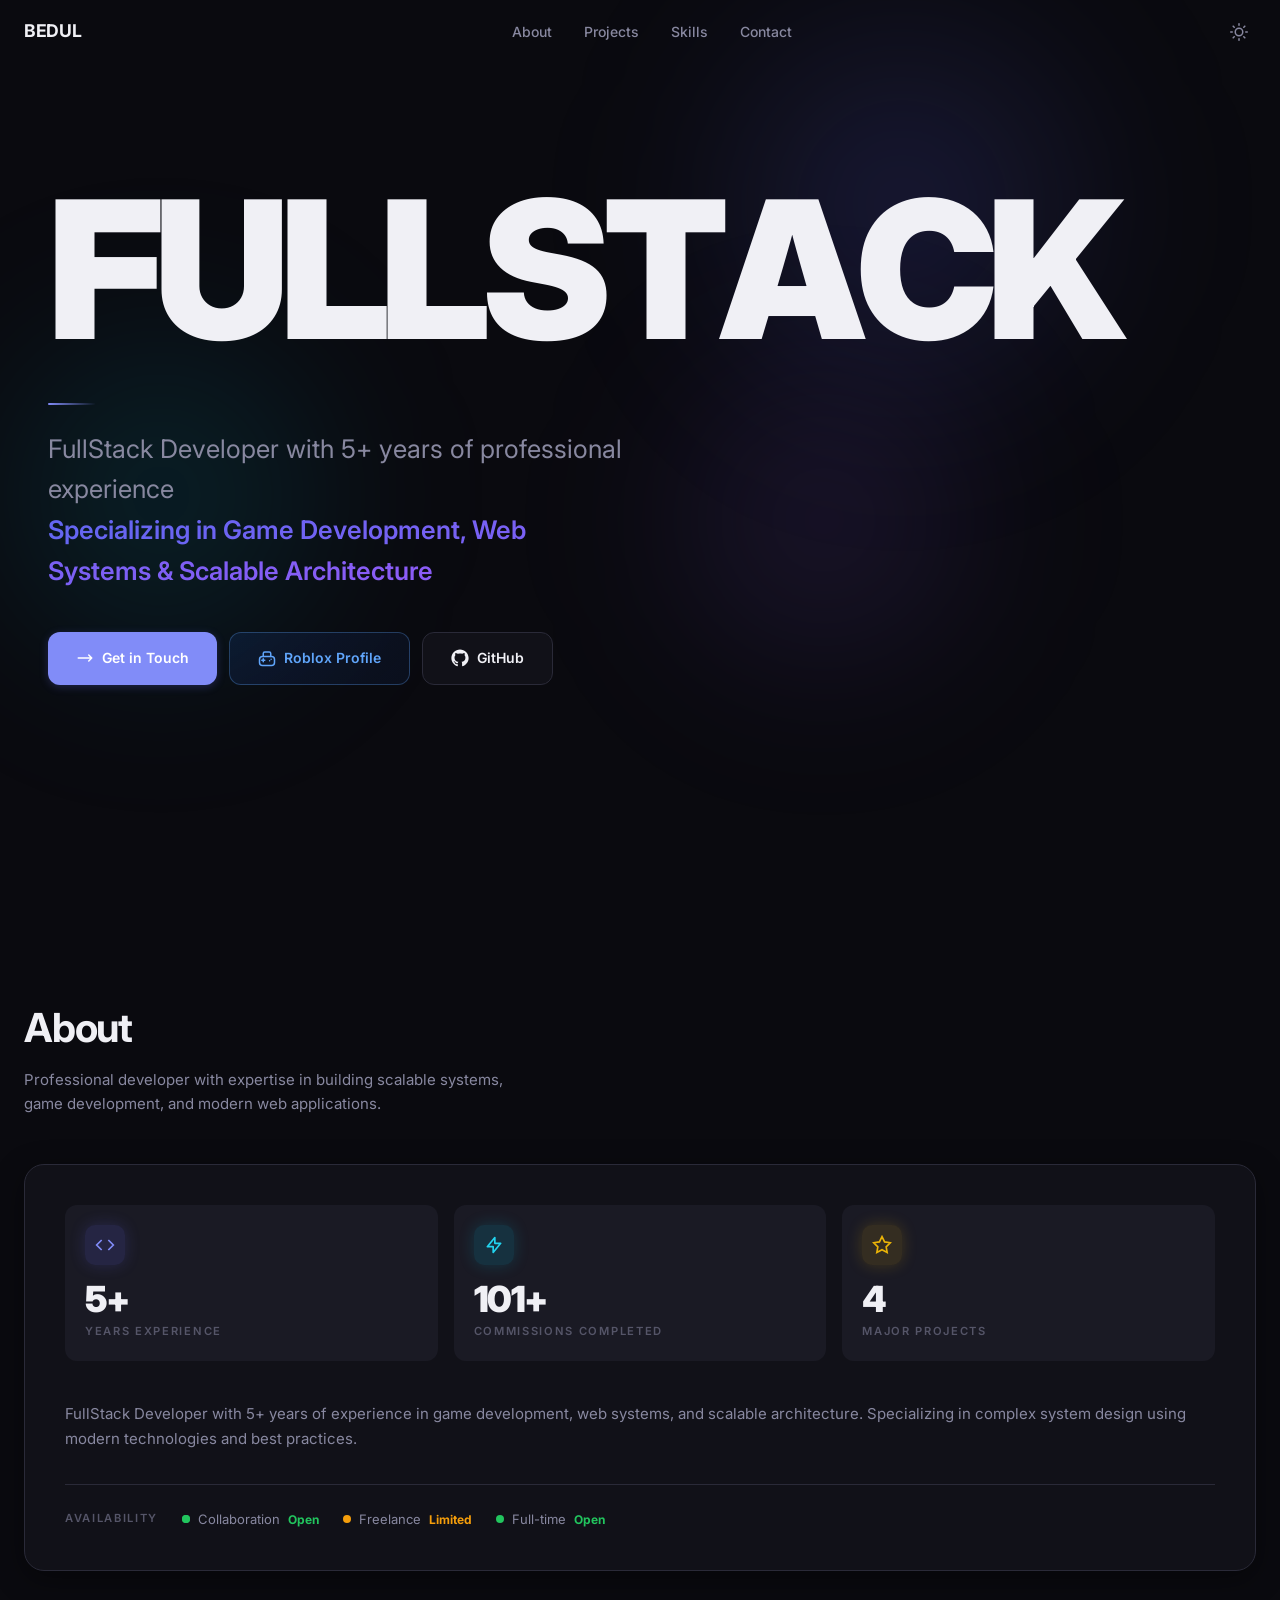
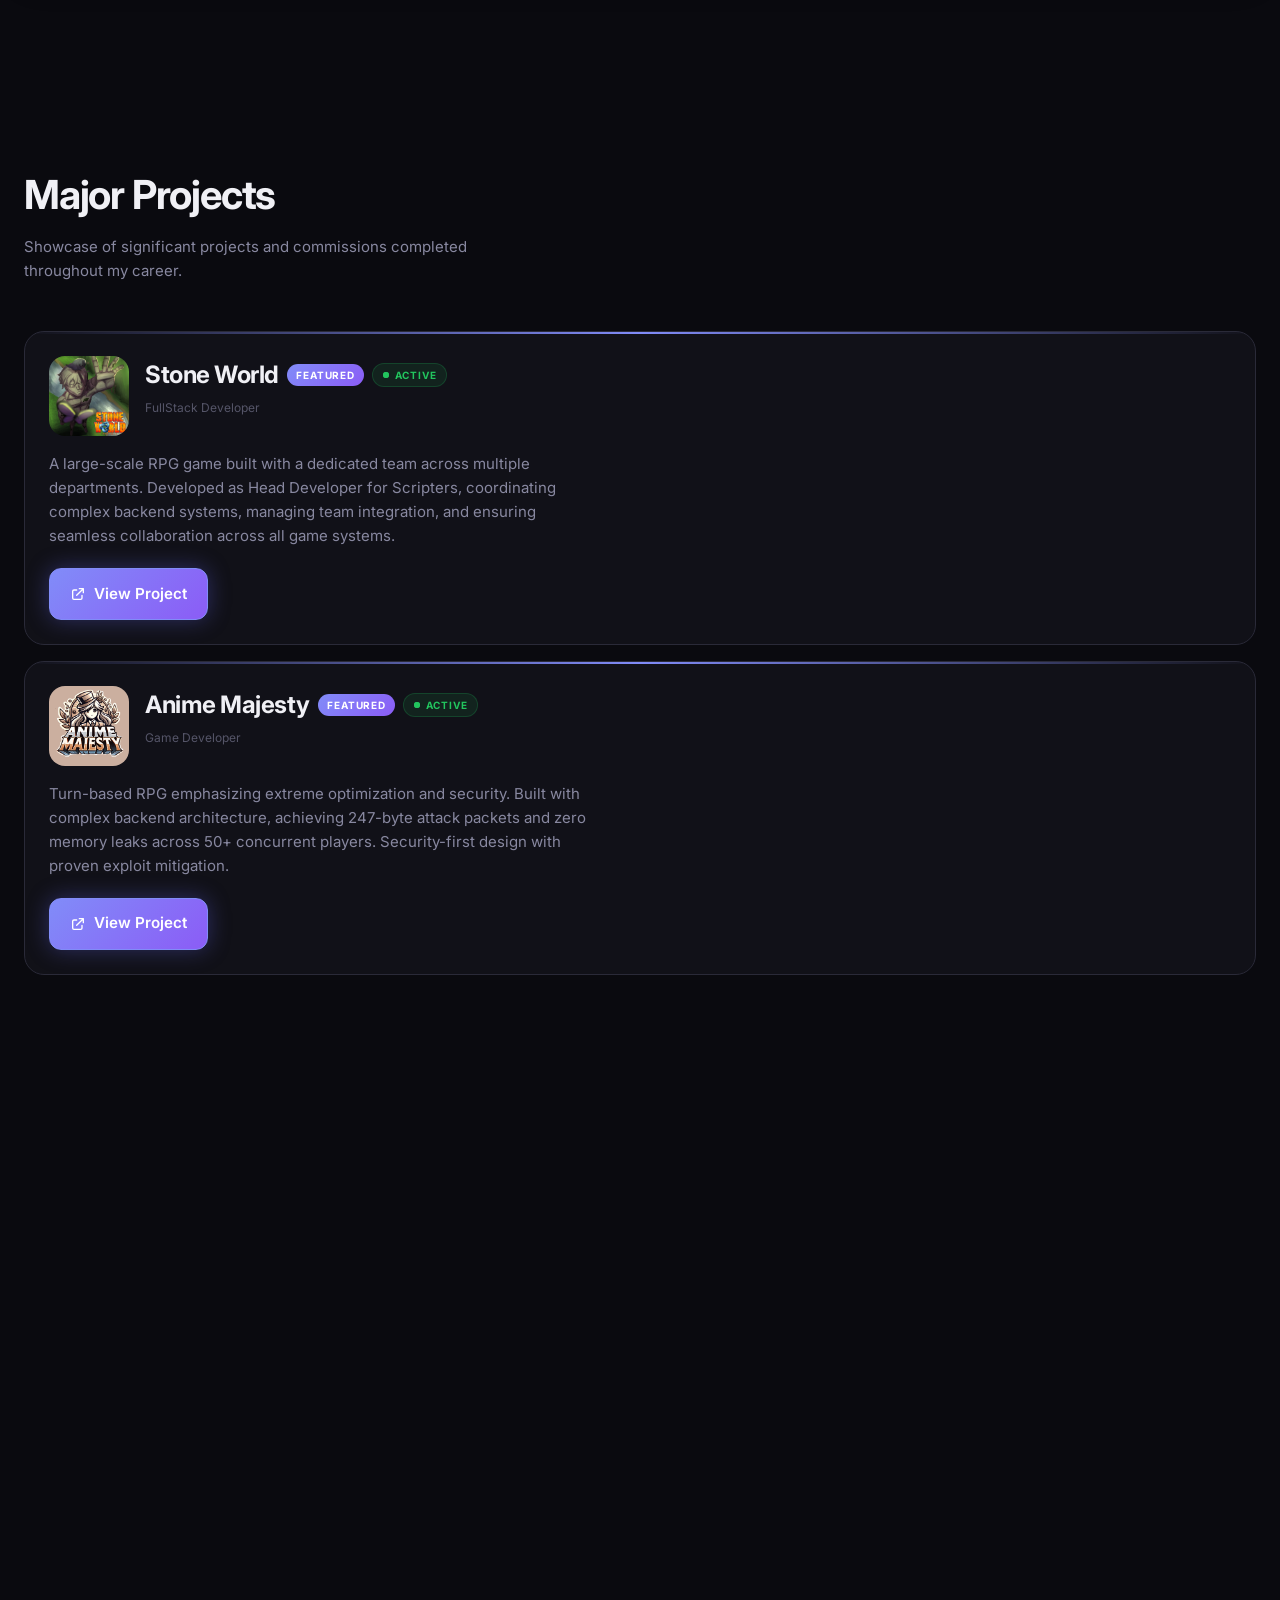
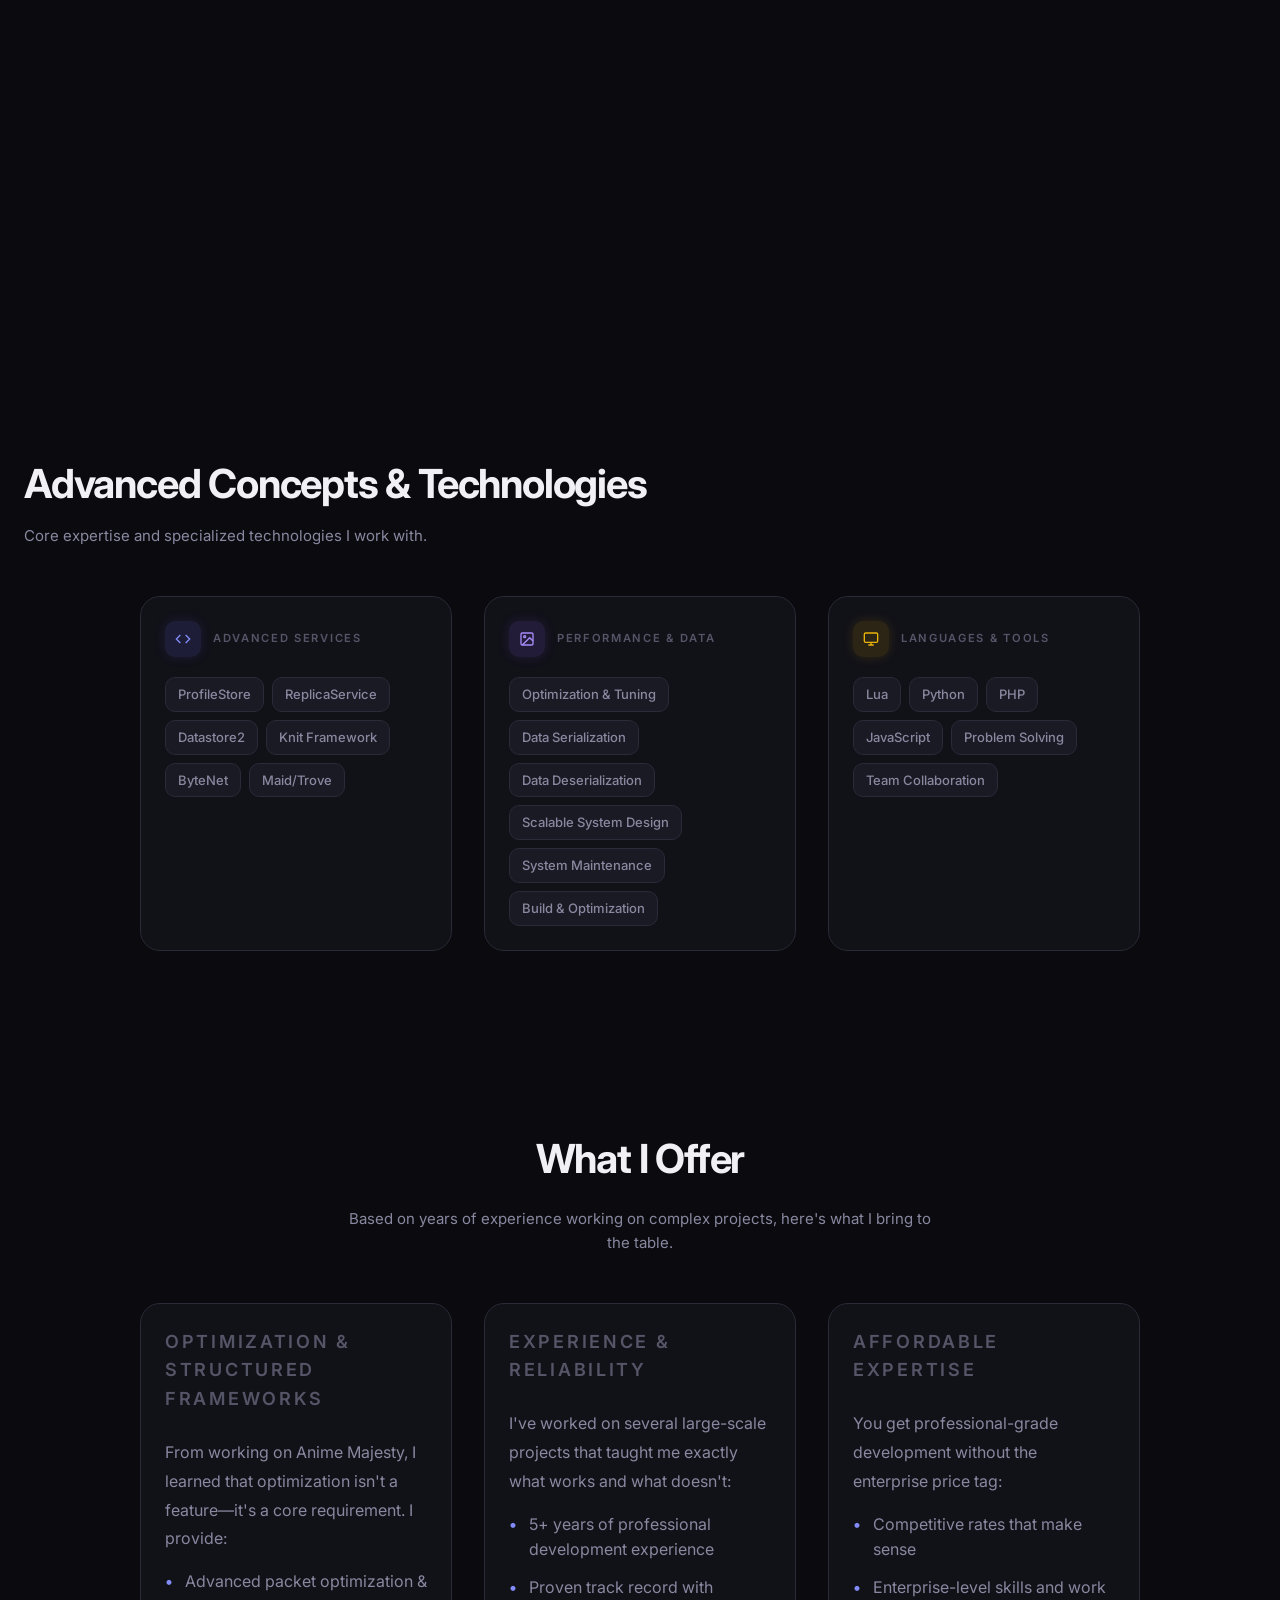
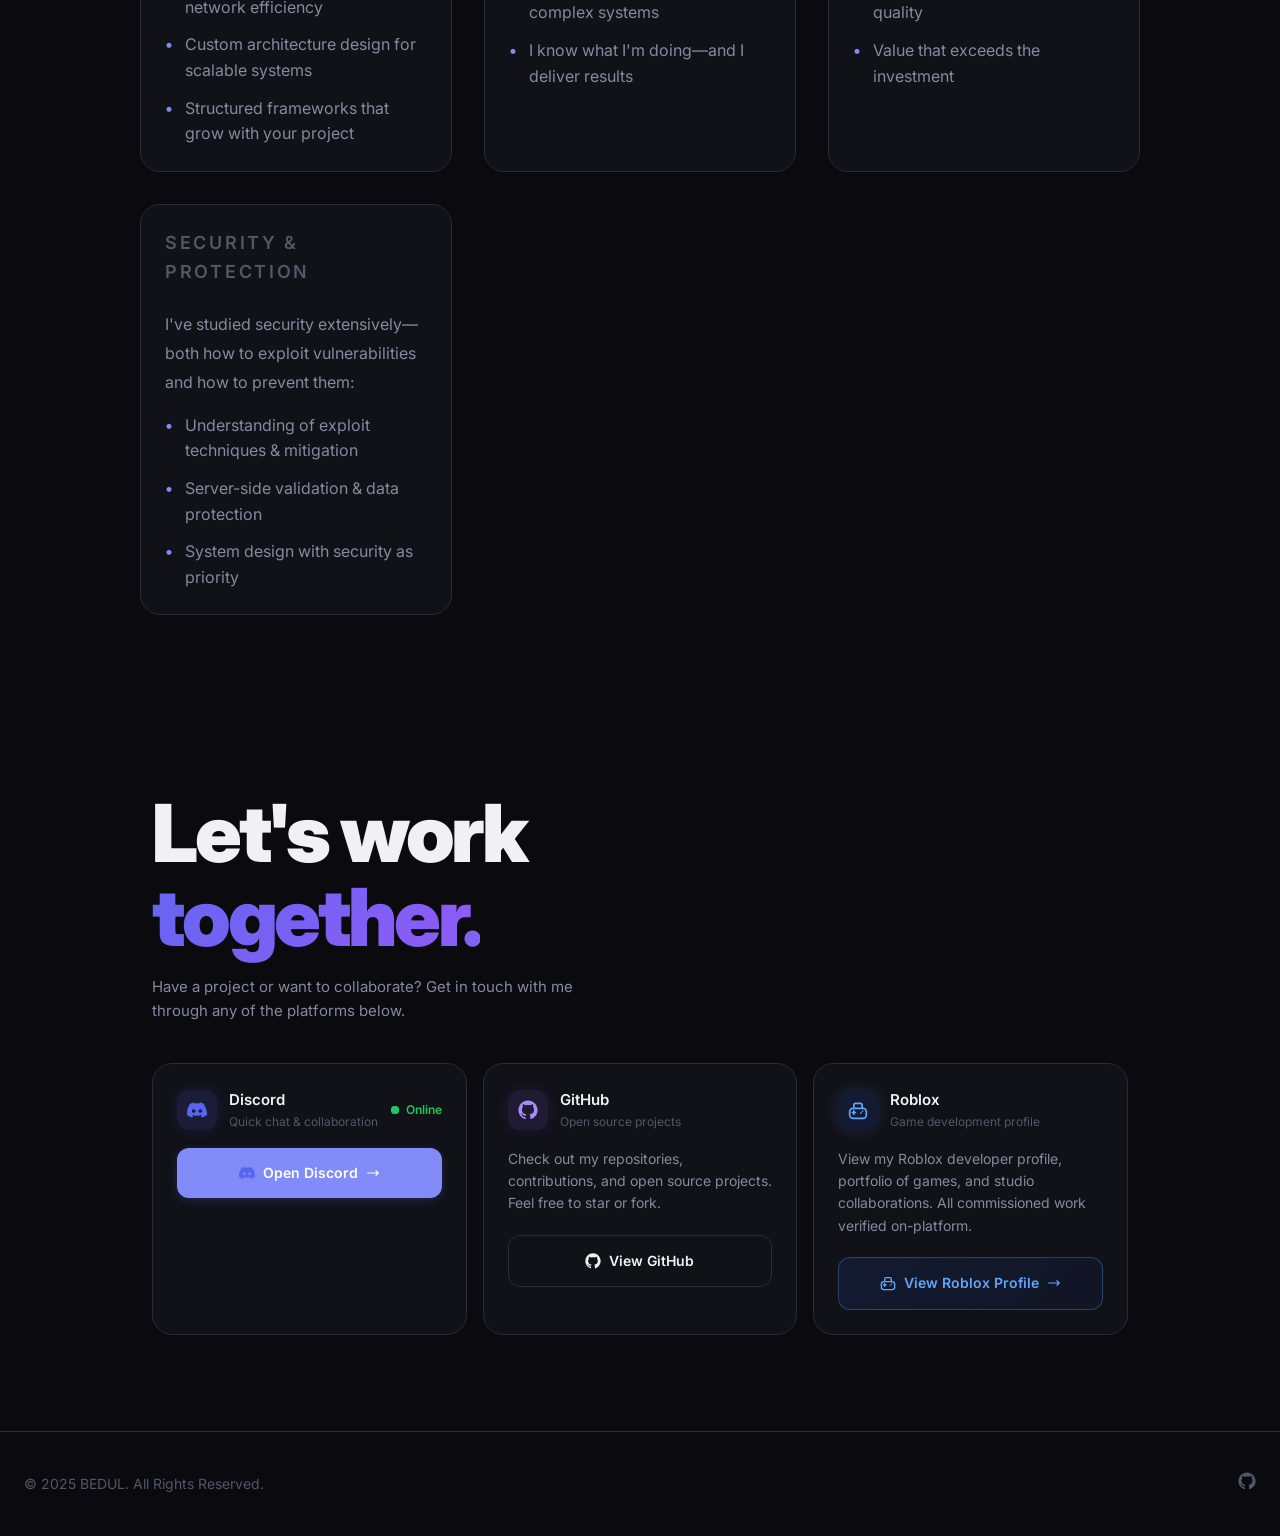
==== commit e3948230: "REV" ====
--- a/index.html
+++ b/index.html
@@ -178,7 +178,7 @@
                                 <path stroke-linecap="round" stroke-linejoin="round" d="M13 10V3L4 14h7v7l9-11h-7z" />
                             </svg>
                         </div>
-                        <div class="stat-number" data-target="70" data-suffix="+">0</div>
+                        <div class="stat-number" data-target="101" data-suffix="+">0</div>
                         <div class="stat-label">Commissions Completed</div>
                     </div>
 
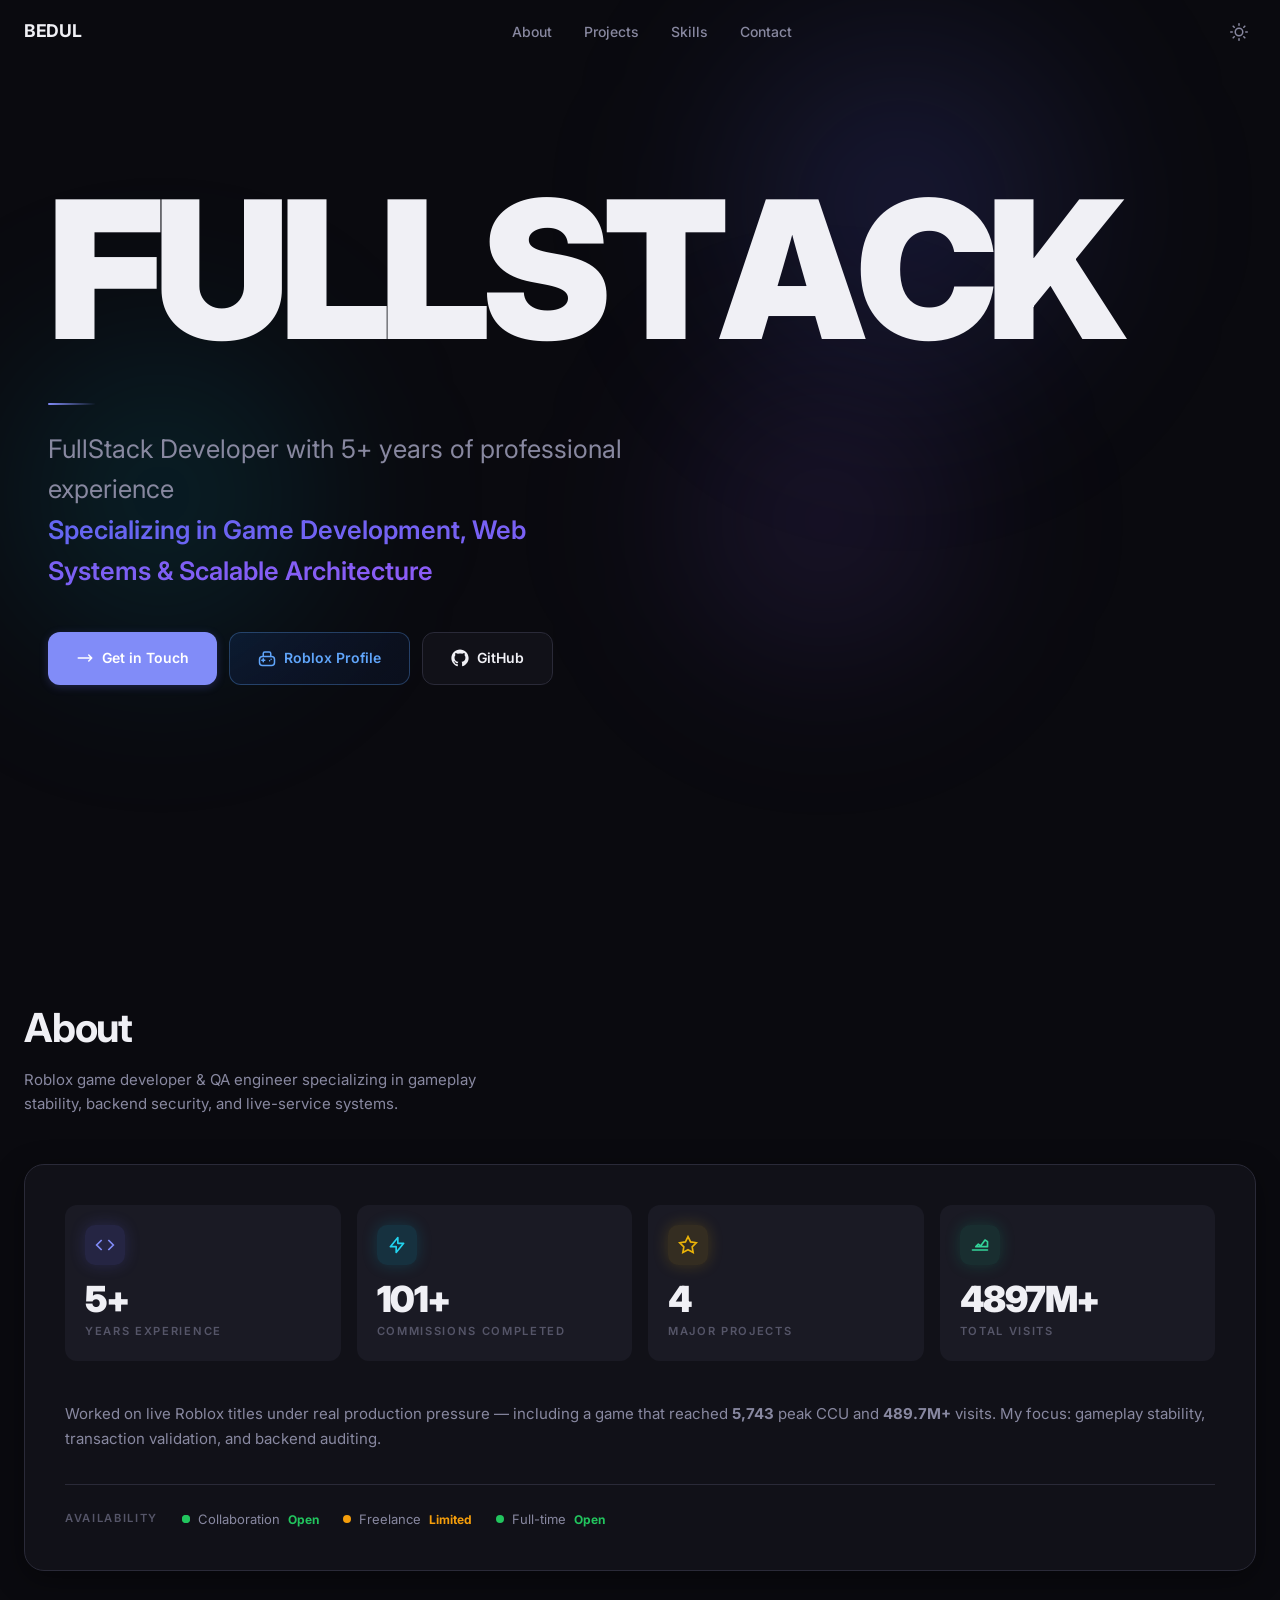
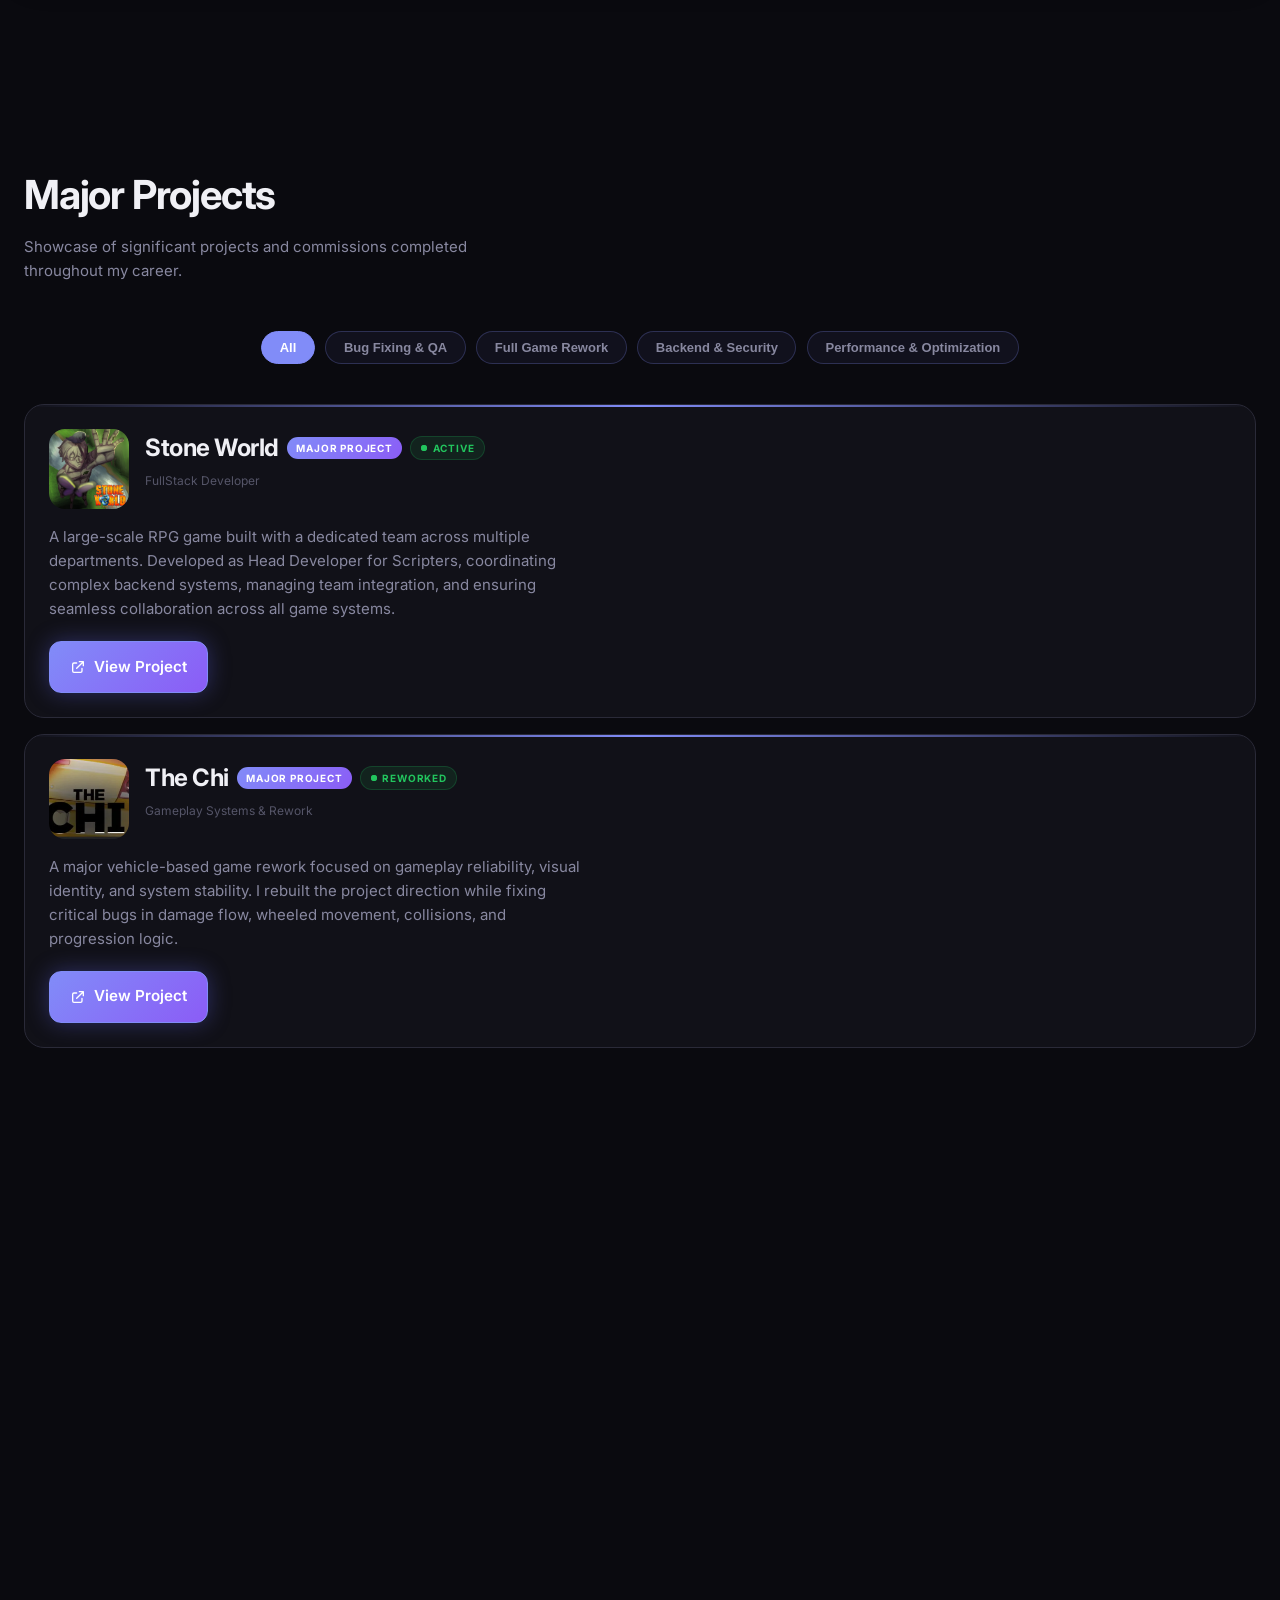
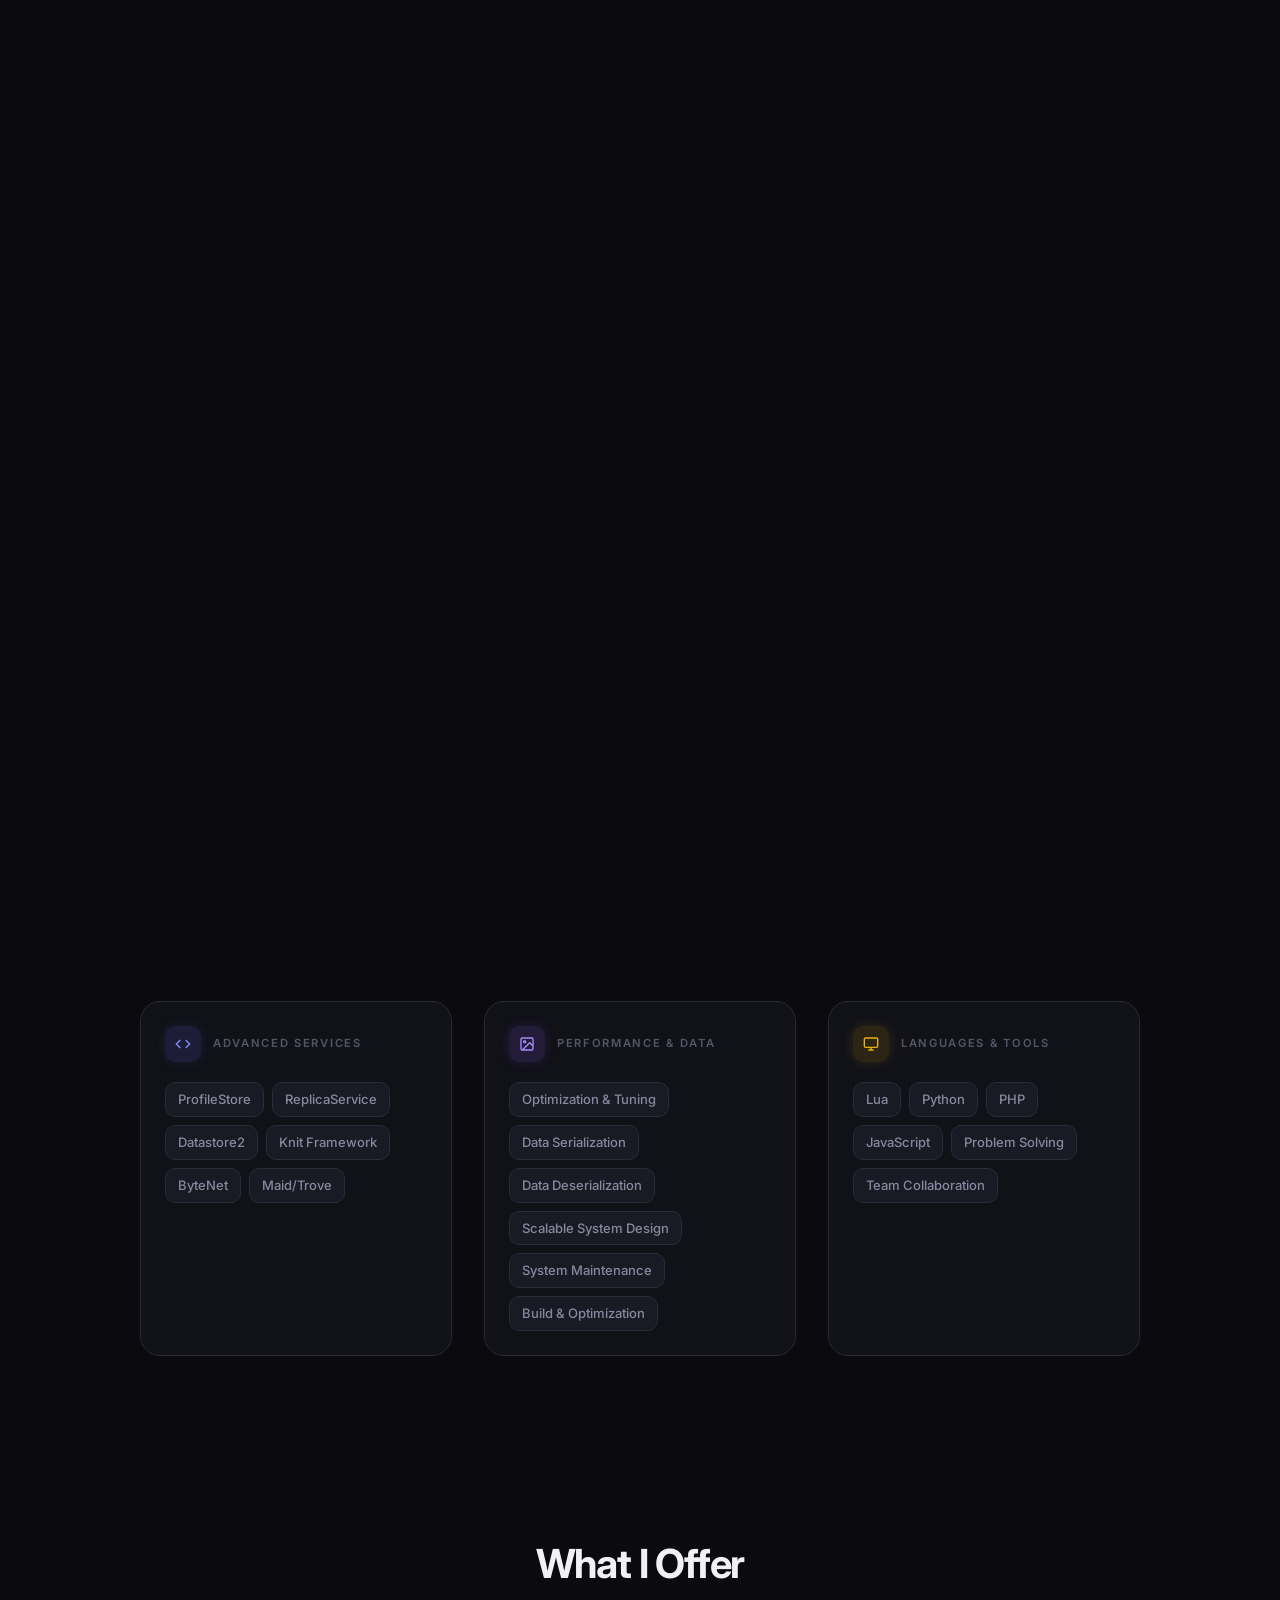
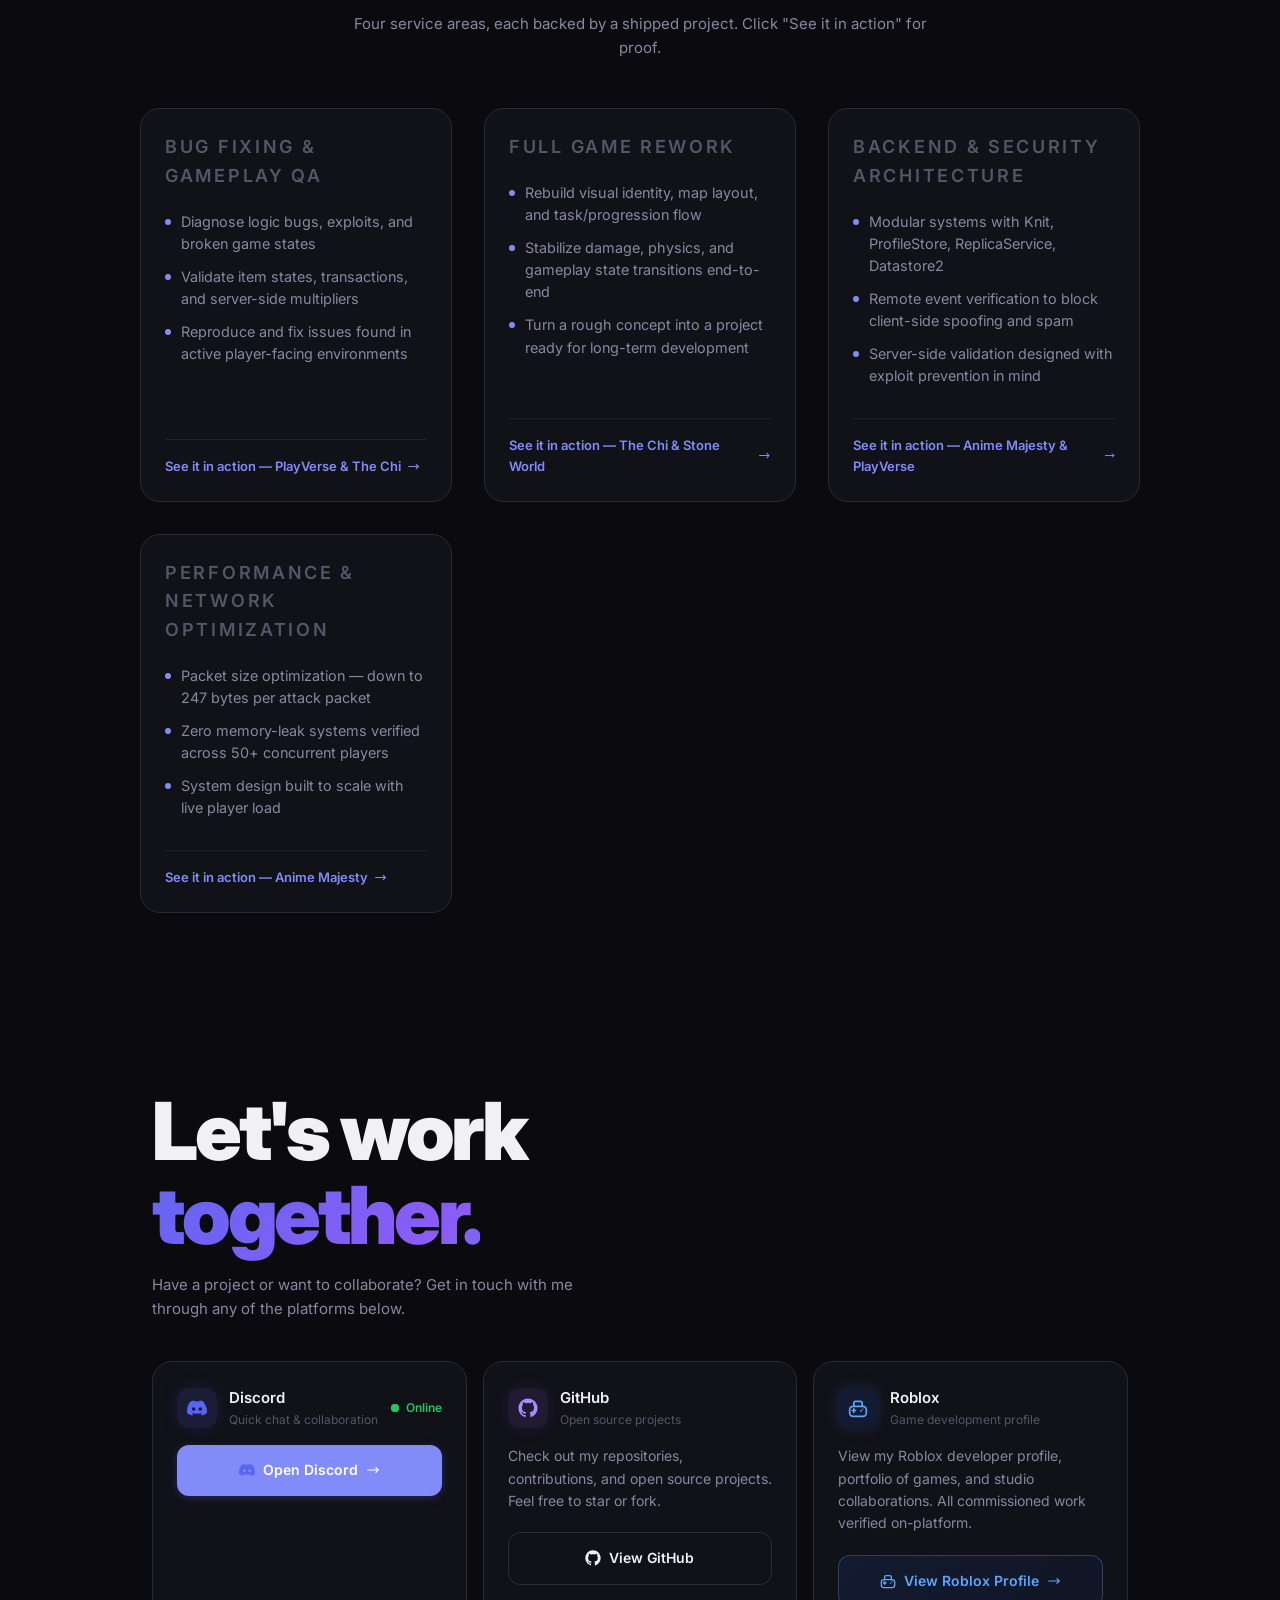
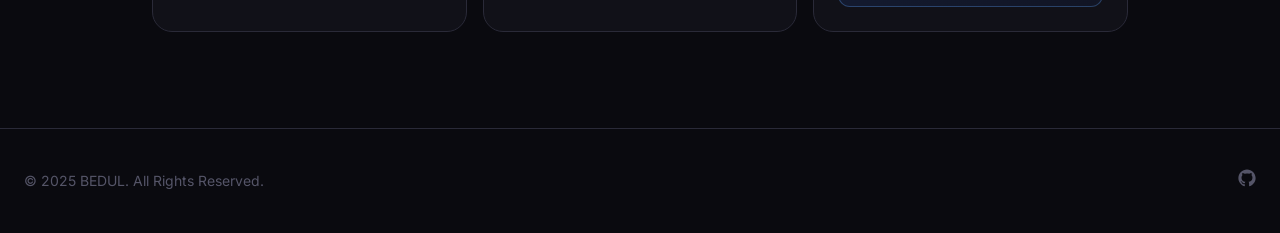
==== commit 279616ef: "w" ====
--- a/index.html
+++ b/index.html
@@ -21,6 +21,82 @@
 
     <!-- Custom CSS -->
     <link href="assets/css/style.css" rel="stylesheet">
+
+    <!-- Page-specific additions: service filter bar + refined offer cards -->
+    <style>
+        /* Filter bar for Projects */
+        .filter-bar {
+            display: flex;
+            flex-wrap: wrap;
+            gap: 0.65rem;
+            justify-content: center;
+            margin: 0 0 2.5rem;
+        }
+        .filter-btn {
+            padding: 0.5rem 1.1rem;
+            border-radius: 2rem;
+            border: 1px solid rgba(129,140,248,.25);
+            background: rgba(129,140,248,.06);
+            color: var(--color-text-secondary);
+            font-size: 0.8125rem;
+            font-weight: 600;
+            cursor: pointer;
+            transition: all 0.2s ease;
+        }
+        .filter-btn:hover {
+            background: rgba(129,140,248,.14);
+            color: var(--color-text);
+        }
+        .filter-btn.active {
+            background: #818cf8;
+            border-color: #818cf8;
+            color: #fff;
+        }
+
+        /* Offer cards: compact, scannable, evidence-linked */
+        .offer-card {
+            display: flex;
+            flex-direction: column;
+        }
+        .offer-card__bullets {
+            list-style: none;
+            padding: 0;
+            margin: 0 0 1.25rem;
+            flex-grow: 1;
+        }
+        .offer-card__bullets li {
+            display: flex;
+            gap: 0.65rem;
+            align-items: flex-start;
+            margin-bottom: 0.65rem;
+            color: var(--color-text-secondary);
+            font-size: 0.9rem;
+            line-height: 1.55;
+        }
+        .offer-card__bullets li:before {
+            content: "";
+            width: 6px;
+            height: 6px;
+            border-radius: 50%;
+            background: #818cf8;
+            flex-shrink: 0;
+            margin-top: 0.5rem;
+        }
+        .offer-card__proof {
+            display: inline-flex;
+            align-items: center;
+            gap: 0.4rem;
+            font-size: 0.8125rem;
+            font-weight: 600;
+            color: #818cf8;
+            text-decoration: none;
+            padding-top: 1rem;
+            border-top: 1px solid rgba(129,140,248,.12);
+            cursor: pointer;
+        }
+        .offer-card__proof:hover { color: #a78bfa; }
+        .offer-card__proof svg { width: 13px; height: 13px; }
+    </style>
 </head>
 
 <body>
@@ -149,8 +225,8 @@
         <section id="about">
             <div class="section-header reveal">
                 <h2 class="section-title">About</h2>
-                <p class="section-subtitle">Professional developer with expertise in building scalable systems, game
-                    development, and modern web applications.</p>
+                <p class="section-subtitle">Roblox game developer & QA engineer specializing in gameplay stability,
+                    backend security, and live-service systems.</p>
             </div>
 
             <div class="about-card reveal">
@@ -195,11 +271,26 @@
                         <div class="stat-number" data-target="4" data-suffix="">0</div>
                         <div class="stat-label">Major Projects</div>
                     </div>
+
+                    <!-- Stat 4 -->
+                    <div class="stat-card">
+                        <div class="stat-icon"
+                            style="background:rgba(16,185,129,.12);box-shadow:0 0 16px rgba(16,185,129,.2)">
+                            <svg xmlns="http://www.w3.org/2000/svg" fill="none" viewBox="0 0 24 24" stroke="#34d399"
+                                stroke-width="2">
+                                <path stroke-linecap="round" stroke-linejoin="round"
+                                    d="M3 18h18M7 14l3-3 3 2 5-7 3 2v6H7z" />
+                            </svg>
+                        </div>
+                        <div class="stat-number" data-target="4897" data-suffix="M+">0</div>
+                        <div class="stat-label">Total Visits</div>
+                    </div>
                 </div>
 
                 <p style="font-size:.9375rem;color:var(--color-text-secondary);line-height:1.7;margin-bottom:1rem;">
-                    FullStack Developer with 5+ years of experience in game development, web systems, and scalable
-                    architecture. Specializing in complex system design using modern technologies and best practices.
+                    Worked on live Roblox titles under real production pressure — including a game that reached
+                    <strong>5,743</strong> peak CCU and <strong>489.7M+</strong> visits. My focus: gameplay
+                    stability, transaction validation, and backend auditing.
                 </p>
 
                 <div class="availability-row">
@@ -234,10 +325,19 @@
                     career.</p>
             </div>
 
+            <!-- Category filter -->
+            <div class="filter-bar reveal" role="group" aria-label="Filter projects by service category">
+                <button type="button" class="filter-btn active" data-filter="all">All</button>
+                <button type="button" class="filter-btn" data-filter="bugfix">Bug Fixing & QA</button>
+                <button type="button" class="filter-btn" data-filter="rework">Full Game Rework</button>
+                <button type="button" class="filter-btn" data-filter="backend">Backend & Security</button>
+                <button type="button" class="filter-btn" data-filter="performance">Performance & Optimization</button>
+            </div>
+
             <div class="projects-grid">
 
                 <!-- Stone World -->
-                <div class="project-card featured reveal">
+                <div class="project-card featured reveal" data-categories="rework,backend">
                     <div class="featured-bar"></div>
                     <div class="project-card-header">
                         <img src="assets/images/stone-world/Stone_world.png" alt="Stone World"
@@ -245,7 +345,7 @@
                         <div class="project-meta">
                             <div class="project-title-row">
                                 <span class="project-title">Stone World</span>
-                                <span class="badge badge-featured">Featured</span>
+                                <span class="badge badge-featured">Major Project</span>
                                 <span class="badge badge-active">
                                     <span class="pulse-dot"
                                         style="width:6px;height:6px;position:relative;display:inline-block"></span>
@@ -270,8 +370,40 @@
                     </div>
                 </div>
 
+                <!-- The Chi -->
+                <div class="project-card featured reveal" data-categories="rework,bugfix">
+                    <div class="featured-bar"></div>
+                    <div class="project-card-header">
+                        <img src="assets/images/the-chi/loogo.png" alt="The Chi"
+                            style="width:5rem;height:5rem;border-radius:1rem;object-fit:cover;">
+                        <div class="project-meta">
+                            <div class="project-title-row">
+                                <span class="project-title">The Chi</span>
+                                <span class="badge badge-featured">Major Project</span>
+                                <span class="badge badge-active">
+                                    <span class="pulse-dot"
+                                        style="width:6px;height:6px;position:relative;display:inline-block"></span>
+                                    Reworked
+                                </span>
+                            </div>
+                            <div class="project-role">Gameplay Systems & Rework</div>
+                        </div>
+                    </div>
+                    <p class="project-desc">A major vehicle-based game rework focused on gameplay reliability, visual identity, and system stability. I rebuilt the project direction while fixing critical bugs in damage flow, wheeled movement, collisions, and progression logic.</p>
+                    <div class="project-links">
+                        <a href="the-chi.html" class="project-link-btn project-link-highlight">
+                            <svg xmlns="http://www.w3.org/2000/svg" fill="none" viewBox="0 0 24 24"
+                                stroke="currentColor" stroke-width="2" width="14" height="14">
+                                <path stroke-linecap="round" stroke-linejoin="round"
+                                    d="M10 6H6a2 2 0 00-2 2v10a2 2 0 002 2h10a2 2 0 002-2v-4M14 4h6m0 0v6m0-6L10 14" />
+                            </svg>
+                            View Project
+                        </a>
+                    </div>
+                </div>
+
                 <!-- Anime Majesty -->
-                <div class="project-card featured reveal">
+                <div class="project-card featured reveal" data-categories="performance,backend">
                     <div class="featured-bar"></div>
                     <div class="project-card-header">
                         <img src="assets/images/anime-majesty/Anime_Majesty.png" alt="Anime Majesty"
@@ -279,7 +411,7 @@
                         <div class="project-meta">
                             <div class="project-title-row">
                                 <span class="project-title">Anime Majesty</span>
-                                <span class="badge badge-featured">Featured</span>
+                                <span class="badge badge-featured">Major Project</span>
                                 <span class="badge badge-active">
                                     <span class="pulse-dot"
                                         style="width:6px;height:6px;position:relative;display:inline-block"></span>
@@ -305,7 +437,7 @@
                 </div>
 
                 <!-- PlayVerse -->
-                <div class="project-card featured reveal">
+                <div class="project-card featured reveal" data-categories="bugfix,backend">
                     <div class="featured-bar"></div>
                     <div class="project-card-header">
                         <img src="assets/images/PlayVerse/logo.webp" alt="PlayVerse"
@@ -313,7 +445,7 @@
                         <div class="project-meta">
                             <div class="project-title-row">
                                 <span class="project-title">PlayVerse</span>
-                                <span class="badge badge-featured">Featured</span>
+                                <span class="badge badge-featured">Major Project</span>
                                 <span class="badge badge-active">
                                     <span class="pulse-dot"
                                         style="width:6px;height:6px;position:relative;display:inline-block"></span>
@@ -323,9 +455,7 @@
                             <div class="project-role">Game Developer & QA Engineer</div>
                         </div>
                     </div>
-                    <p class="project-desc">Game development and QA engineering for a major Roblox studio. Focused on
-                        bug fixing, transaction validation, and backend service auditing for titles like +1 Sword
-                        Fighting Escape.</p>
+                    <p class="project-desc">Contributed to a major Roblox live title with <strong>5,743</strong> total CCU and <strong>489.7M+</strong> total visits. Focused on bug fixing, transaction validation, and backend service auditing for titles like +1 Sword Fighting Escape.</p>
                     <div class="project-links">
                         <a href="playverse.html" class="project-link-btn project-link-highlight">
                             <svg xmlns="http://www.w3.org/2000/svg" fill="none" viewBox="0 0 24 24"
@@ -351,7 +481,7 @@
             <div class="projects-grid">
 
                 <!-- Liberty Height -->
-                <div class="project-card reveal">
+                <div class="project-card reveal" data-categories="rework">
                     <div class="project-card-header">
                         <img src="assets/images/liberty-height/Liberty_Height.png" alt="Liberty Height"
                             style="width:5rem;height:5rem;border-radius:1rem;object-fit:cover;">
@@ -377,7 +507,8 @@
                 </div>
 
                 <!-- Another Commission -->
-                <div class="project-card reveal">
+                <div class="project-card highlighted reveal">
+                    <div class="featured-bar"></div>
                     <div class="project-card-header">
                         <div
                             style="width:5rem;height:5rem;border-radius:1rem;background:linear-gradient(135deg, #818cf8, #a78bfa);display:flex;align-items:center;justify-content:center;color:white;font-weight:700;font-size:1.5rem;">
@@ -386,6 +517,7 @@
                         <div class="project-meta">
                             <div class="project-title-row">
                                 <span class="project-title">Another Commission</span>
+                                <span class="badge badge-featured">Featured</span>
                             </div>
                             <div class="project-role">Community Reviews & Feedback</div>
                         </div>
@@ -393,7 +525,7 @@
                     <p class="project-desc">A showcase of project reviews from community members and admin feedback from
                         Ro-devs. Featuring testimonials and insights from 8+ community reviews plus admin approval.</p>
                     <div class="project-links">
-                        <a href="another-commission.html" class="project-link-btn">
+                        <a href="another-commission.html" class="project-link-btn project-link-highlight">
                             <svg xmlns="http://www.w3.org/2000/svg" fill="none" viewBox="0 0 24 24"
                                 stroke="currentColor" stroke-width="2" width="14" height="14">
                                 <path stroke-linecap="round" stroke-linejoin="round"
@@ -518,127 +650,98 @@
             </div>
         </section>
 
-        <!-- ─── What I Offers ─── -->
+        <!-- ─── What I Offer ─── -->
         <section id="offers" style="padding: 5rem 2rem; background: var(--color-bg);">
             <div style="max-width: 1000px; margin: 0 auto;">
                 <div class="section-header reveal" style="text-align: center; margin-bottom: 3rem;">
                     <h2 class="section-title">What I Offer</h2>
                     <p class="section-subtitle" style="max-width: 600px; margin: 1rem auto 0;">
-                        Based on years of experience working on complex projects, here's what I bring to the table.
+                        Four service areas, each backed by a shipped project. Click "See it in action" for proof.
                     </p>
                 </div>
 
                 <div style="display: grid; grid-template-columns: repeat(auto-fit, minmax(300px, 1fr)); gap: 2rem;">
-                    <!-- Optimization & Structured Frameworks -->
-                    <div class="skill-card reveal">
-                        <div class="skill-card-header" style="margin-bottom: 1.5rem;">
-                            <span class="skill-cat-name" style="font-size: 1.125rem; font-weight: 600;">Optimization &
-                                Structured Frameworks</span>
-                        </div>
-                        <p style="color: var(--color-text-secondary); line-height: 1.8; margin-bottom: 1rem;">
-                            From working on Anime Majesty, I learned that optimization isn't a feature—it's a core
-                            requirement. I provide:
-                        </p>
-                        <div style="list-style: none; padding: 0; margin: 0;">
-                            <div
-                                style="display: flex; gap: 0.75rem; margin-bottom: 0.75rem; color: var(--color-text-secondary);">
-                                <span style="color: #818cf8; font-weight: 600; flex-shrink: 0;">•</span>
-                                <span>Advanced packet optimization & network efficiency</span>
-                            </div>
-                            <div
-                                style="display: flex; gap: 0.75rem; margin-bottom: 0.75rem; color: var(--color-text-secondary);">
-                                <span style="color: #818cf8; font-weight: 600; flex-shrink: 0;">•</span>
-                                <span>Custom architecture design for scalable systems</span>
-                            </div>
-                            <div style="display: flex; gap: 0.75rem; color: var(--color-text-secondary);">
-                                <span style="color: #818cf8; font-weight: 600; flex-shrink: 0;">•</span>
-                                <span>Structured frameworks that grow with your project</span>
-                            </div>
-                        </div>
-                    </div>
-
-                    <!-- Experience & Reliability -->
-                    <div class="skill-card reveal">
-                        <div class="skill-card-header" style="margin-bottom: 1.5rem;">
-                            <span class="skill-cat-name" style="font-size: 1.125rem; font-weight: 600;">Experience &
-                                Reliability</span>
-                        </div>
-                        <p style="color: var(--color-text-secondary); line-height: 1.8; margin-bottom: 1rem;">
-                            I've worked on several large-scale projects that taught me exactly what works and what
-                            doesn't:
-                        </p>
-                        <div style="list-style: none; padding: 0; margin: 0;">
-                            <div
-                                style="display: flex; gap: 0.75rem; margin-bottom: 0.75rem; color: var(--color-text-secondary);">
-                                <span style="color: #818cf8; font-weight: 600; flex-shrink: 0;">•</span>
-                                <span>5+ years of professional development experience</span>
-                            </div>
-                            <div
-                                style="display: flex; gap: 0.75rem; margin-bottom: 0.75rem; color: var(--color-text-secondary);">
-                                <span style="color: #818cf8; font-weight: 600; flex-shrink: 0;">•</span>
-                                <span>Proven track record with complex systems</span>
-                            </div>
-                            <div style="display: flex; gap: 0.75rem; color: var(--color-text-secondary);">
-                                <span style="color: #818cf8; font-weight: 600; flex-shrink: 0;">•</span>
-                                <span>I know what I'm doing—and I deliver results</span>
-                            </div>
-                        </div>
-                    </div>
-
-                    <!-- Affordable Expertise -->
-                    <div class="skill-card reveal">
-                        <div class="skill-card-header" style="margin-bottom: 1.5rem;">
-                            <span class="skill-cat-name" style="font-size: 1.125rem; font-weight: 600;">Affordable
-                                Expertise</span>
-                        </div>
-                        <p style="color: var(--color-text-secondary); line-height: 1.8; margin-bottom: 1rem;">
-                            You get professional-grade development without the enterprise price tag:
-                        </p>
-                        <div style="list-style: none; padding: 0; margin: 0;">
-                            <div
-                                style="display: flex; gap: 0.75rem; margin-bottom: 0.75rem; color: var(--color-text-secondary);">
-                                <span style="color: #818cf8; font-weight: 600; flex-shrink: 0;">•</span>
-                                <span>Competitive rates that make sense</span>
-                            </div>
-                            <div
-                                style="display: flex; gap: 0.75rem; margin-bottom: 0.75rem; color: var(--color-text-secondary);">
-                                <span style="color: #818cf8; font-weight: 600; flex-shrink: 0;">•</span>
-                                <span>Enterprise-level skills and work quality</span>
-                            </div>
-                            <div style="display: flex; gap: 0.75rem; color: var(--color-text-secondary);">
-                                <span style="color: #818cf8; font-weight: 600; flex-shrink: 0;">•</span>
-                                <span>Value that exceeds the investment</span>
-                            </div>
-                        </div>
-                    </div>
-
-                    <!-- Security & Protection -->
-                    <div class="skill-card reveal">
-                        <div class="skill-card-header" style="margin-bottom: 1.5rem;">
-                            <span class="skill-cat-name" style="font-size: 1.125rem; font-weight: 600;">Security &
-                                Protection</span>
-                        </div>
-                        <p style="color: var(--color-text-secondary); line-height: 1.8; margin-bottom: 1rem;">
-                            I've studied security extensively—both how to exploit vulnerabilities and how to prevent
-                            them:
-                        </p>
-                        <div style="list-style: none; padding: 0; margin: 0;">
-                            <div
-                                style="display: flex; gap: 0.75rem; margin-bottom: 0.75rem; color: var(--color-text-secondary);">
-                                <span style="color: #818cf8; font-weight: 600; flex-shrink: 0;">•</span>
-                                <span>Understanding of exploit techniques & mitigation</span>
-                            </div>
-                            <div
-                                style="display: flex; gap: 0.75rem; margin-bottom: 0.75rem; color: var(--color-text-secondary);">
-                                <span style="color: #818cf8; font-weight: 600; flex-shrink: 0;">•</span>
-                                <span>Server-side validation & data protection</span>
-                            </div>
-                            <div style="display: flex; gap: 0.75rem; color: var(--color-text-secondary);">
-                                <span style="color: #818cf8; font-weight: 600; flex-shrink: 0;">•</span>
-                                <span>System design with security as priority</span>
-                            </div>
-                        </div>
-                    </div>
+
+                    <!-- Bug Fixing & Gameplay QA -->
+                    <div class="skill-card offer-card reveal">
+                        <div class="skill-card-header" style="margin-bottom: 1.25rem;">
+                            <span class="skill-cat-name" style="font-size: 1.125rem; font-weight: 600;">Bug Fixing &
+                                Gameplay QA</span>
+                        </div>
+                        <ul class="offer-card__bullets">
+                            <li>Diagnose logic bugs, exploits, and broken game states</li>
+                            <li>Validate item states, transactions, and server-side multipliers</li>
+                            <li>Reproduce and fix issues found in active player-facing environments</li>
+                        </ul>
+                        <a href="#" class="offer-card__proof" data-goto-filter="bugfix">
+                            See it in action — PlayVerse & The Chi
+                            <svg xmlns="http://www.w3.org/2000/svg" fill="none" viewBox="0 0 24 24"
+                                stroke="currentColor" stroke-width="2">
+                                <path stroke-linecap="round" stroke-linejoin="round" d="M17 8l4 4m0 0l-4 4m4-4H3" />
+                            </svg>
+                        </a>
+                    </div>
+
+                    <!-- Full Game Rework -->
+                    <div class="skill-card offer-card reveal">
+                        <div class="skill-card-header" style="margin-bottom: 1.25rem;">
+                            <span class="skill-cat-name" style="font-size: 1.125rem; font-weight: 600;">Full Game
+                                Rework</span>
+                        </div>
+                        <ul class="offer-card__bullets">
+                            <li>Rebuild visual identity, map layout, and task/progression flow</li>
+                            <li>Stabilize damage, physics, and gameplay state transitions end-to-end</li>
+                            <li>Turn a rough concept into a project ready for long-term development</li>
+                        </ul>
+                        <a href="#" class="offer-card__proof" data-goto-filter="rework">
+                            See it in action — The Chi & Stone World
+                            <svg xmlns="http://www.w3.org/2000/svg" fill="none" viewBox="0 0 24 24"
+                                stroke="currentColor" stroke-width="2">
+                                <path stroke-linecap="round" stroke-linejoin="round" d="M17 8l4 4m0 0l-4 4m4-4H3" />
+                            </svg>
+                        </a>
+                    </div>
+
+                    <!-- Backend & Security Architecture -->
+                    <div class="skill-card offer-card reveal">
+                        <div class="skill-card-header" style="margin-bottom: 1.25rem;">
+                            <span class="skill-cat-name" style="font-size: 1.125rem; font-weight: 600;">Backend &
+                                Security Architecture</span>
+                        </div>
+                        <ul class="offer-card__bullets">
+                            <li>Modular systems with Knit, ProfileStore, ReplicaService, Datastore2</li>
+                            <li>Remote event verification to block client-side spoofing and spam</li>
+                            <li>Server-side validation designed with exploit prevention in mind</li>
+                        </ul>
+                        <a href="#" class="offer-card__proof" data-goto-filter="backend">
+                            See it in action — Anime Majesty & PlayVerse
+                            <svg xmlns="http://www.w3.org/2000/svg" fill="none" viewBox="0 0 24 24"
+                                stroke="currentColor" stroke-width="2">
+                                <path stroke-linecap="round" stroke-linejoin="round" d="M17 8l4 4m0 0l-4 4m4-4H3" />
+                            </svg>
+                        </a>
+                    </div>
+
+                    <!-- Performance & Network Optimization -->
+                    <div class="skill-card offer-card reveal">
+                        <div class="skill-card-header" style="margin-bottom: 1.25rem;">
+                            <span class="skill-cat-name" style="font-size: 1.125rem; font-weight: 600;">Performance &
+                                Network Optimization</span>
+                        </div>
+                        <ul class="offer-card__bullets">
+                            <li>Packet size optimization — down to 247 bytes per attack packet</li>
+                            <li>Zero memory-leak systems verified across 50+ concurrent players</li>
+                            <li>System design built to scale with live player load</li>
+                        </ul>
+                        <a href="#" class="offer-card__proof" data-goto-filter="performance">
+                            See it in action — Anime Majesty
+                            <svg xmlns="http://www.w3.org/2000/svg" fill="none" viewBox="0 0 24 24"
+                                stroke="currentColor" stroke-width="2">
+                                <path stroke-linecap="round" stroke-linejoin="round" d="M17 8l4 4m0 0l-4 4m4-4H3" />
+                            </svg>
+                        </a>
+                    </div>
+
                 </div>
             </div>
         </section>
@@ -782,6 +885,44 @@
     </footer>
 
     <script src="assets/js/script.js"></script>
+
+    <!-- Page-specific: project category filter + offer-card proof links -->
+    <script>
+        (function () {
+            var filterButtons = document.querySelectorAll('.filter-btn');
+            var proofLinks = document.querySelectorAll('[data-goto-filter]');
+            var cards = document.querySelectorAll('.project-card[data-categories]');
+
+            function applyFilter(cat) {
+                cards.forEach(function (card) {
+                    var cats = card.getAttribute('data-categories').split(',');
+                    var match = cat === 'all' || cats.indexOf(cat) !== -1;
+                    card.style.display = match ? '' : 'none';
+                });
+                filterButtons.forEach(function (btn) {
+                    btn.classList.toggle('active', btn.getAttribute('data-filter') === cat);
+                });
+            }
+
+            filterButtons.forEach(function (btn) {
+                btn.addEventListener('click', function () {
+                    applyFilter(btn.getAttribute('data-filter'));
+                });
+            });
+
+            proofLinks.forEach(function (link) {
+                link.addEventListener('click', function (e) {
+                    e.preventDefault();
+                    var cat = link.getAttribute('data-goto-filter');
+                    applyFilter(cat);
+                    var projectsSection = document.getElementById('projects');
+                    if (projectsSection) {
+                        projectsSection.scrollIntoView({ behavior: 'smooth' });
+                    }
+                });
+            });
+        })();
+    </script>
 </body>
 
 </html>
--- a/assets/css/style.css
+++ b/assets/css/style.css
@@ -516,6 +516,16 @@
     grid-column: 1 / -1;
 }
 
+.project-card.highlighted {
+    border-color: rgba(129, 140, 248, 0.6);
+    box-shadow: 0 0 0 1px rgba(129, 140, 248, 0.2), var(--shadow-md);
+}
+
+.project-card.highlighted:hover {
+    border-color: rgba(129, 140, 248, 0.9);
+    box-shadow: 0 0 0 1px rgba(129, 140, 248, 0.35), var(--shadow-lg);
+}
+
 .featured-bar {
     position: absolute;
     top: 0; left: 0; right: 0;
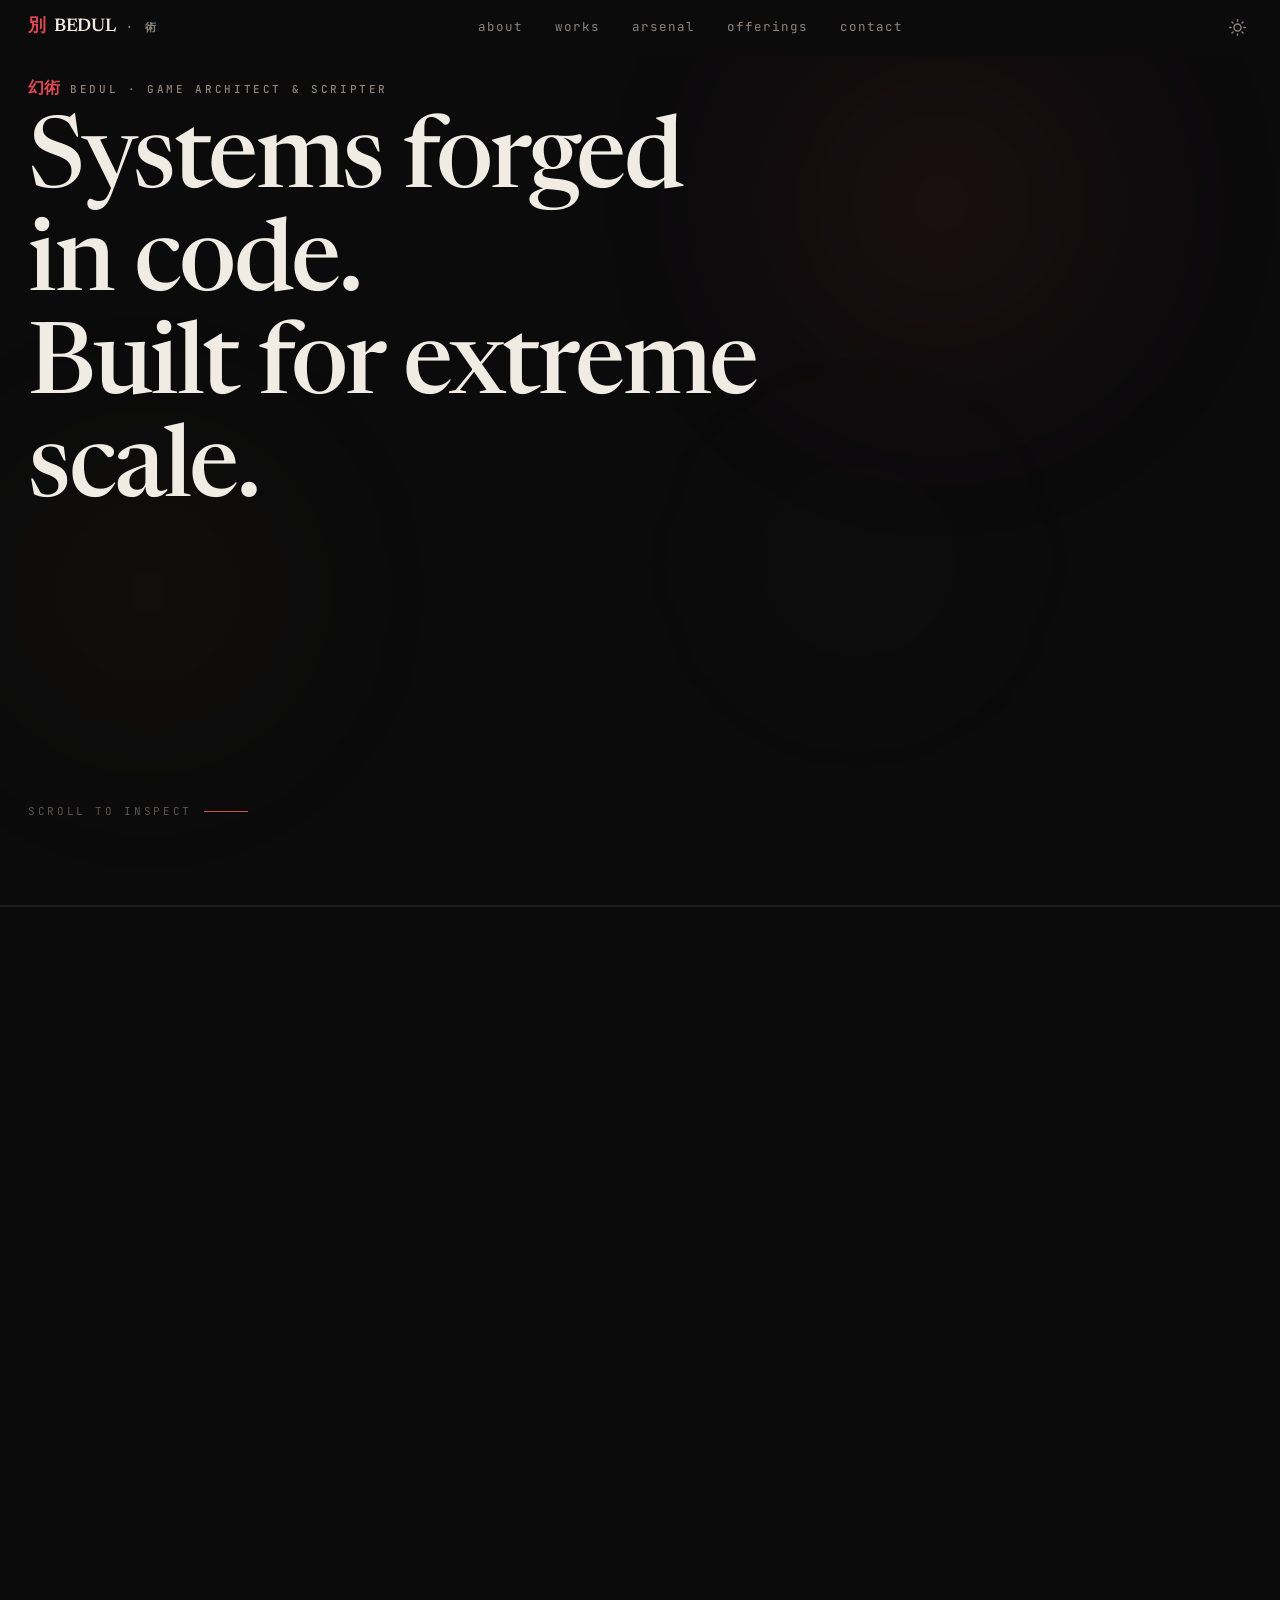
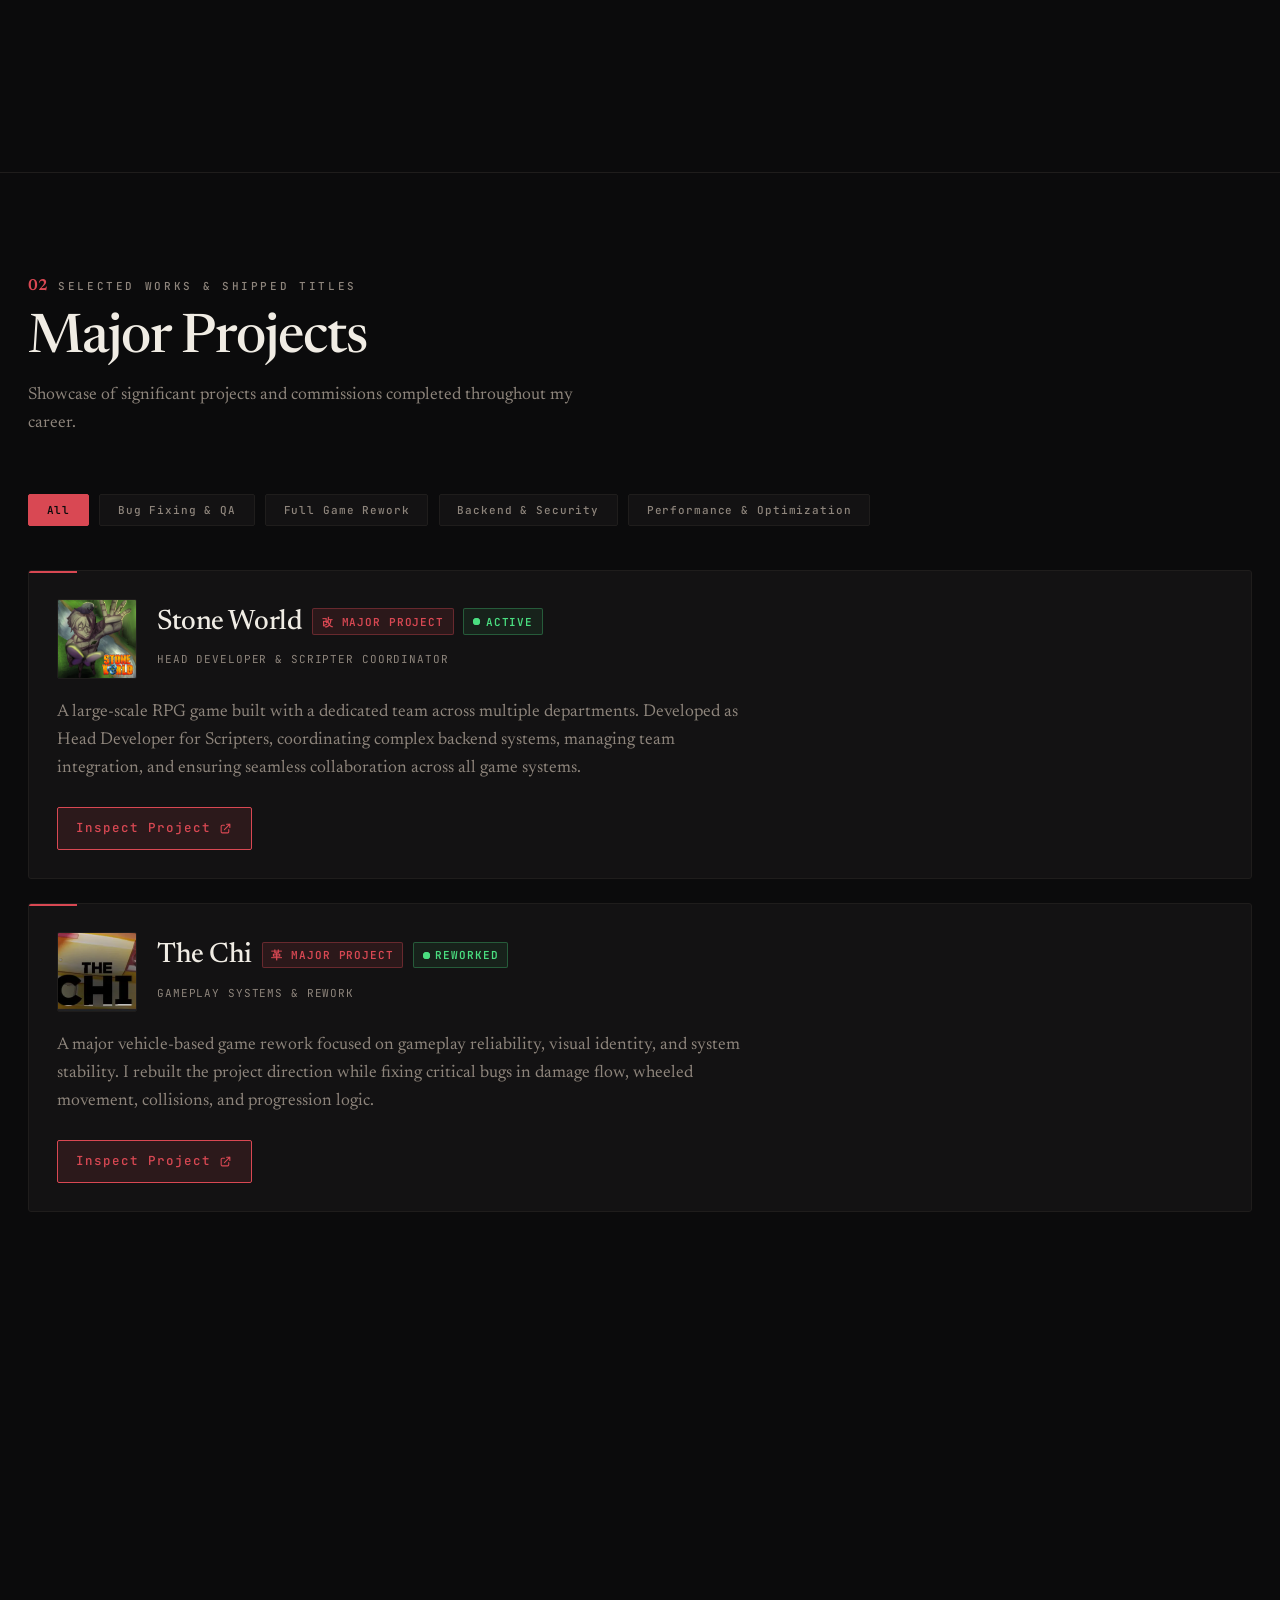
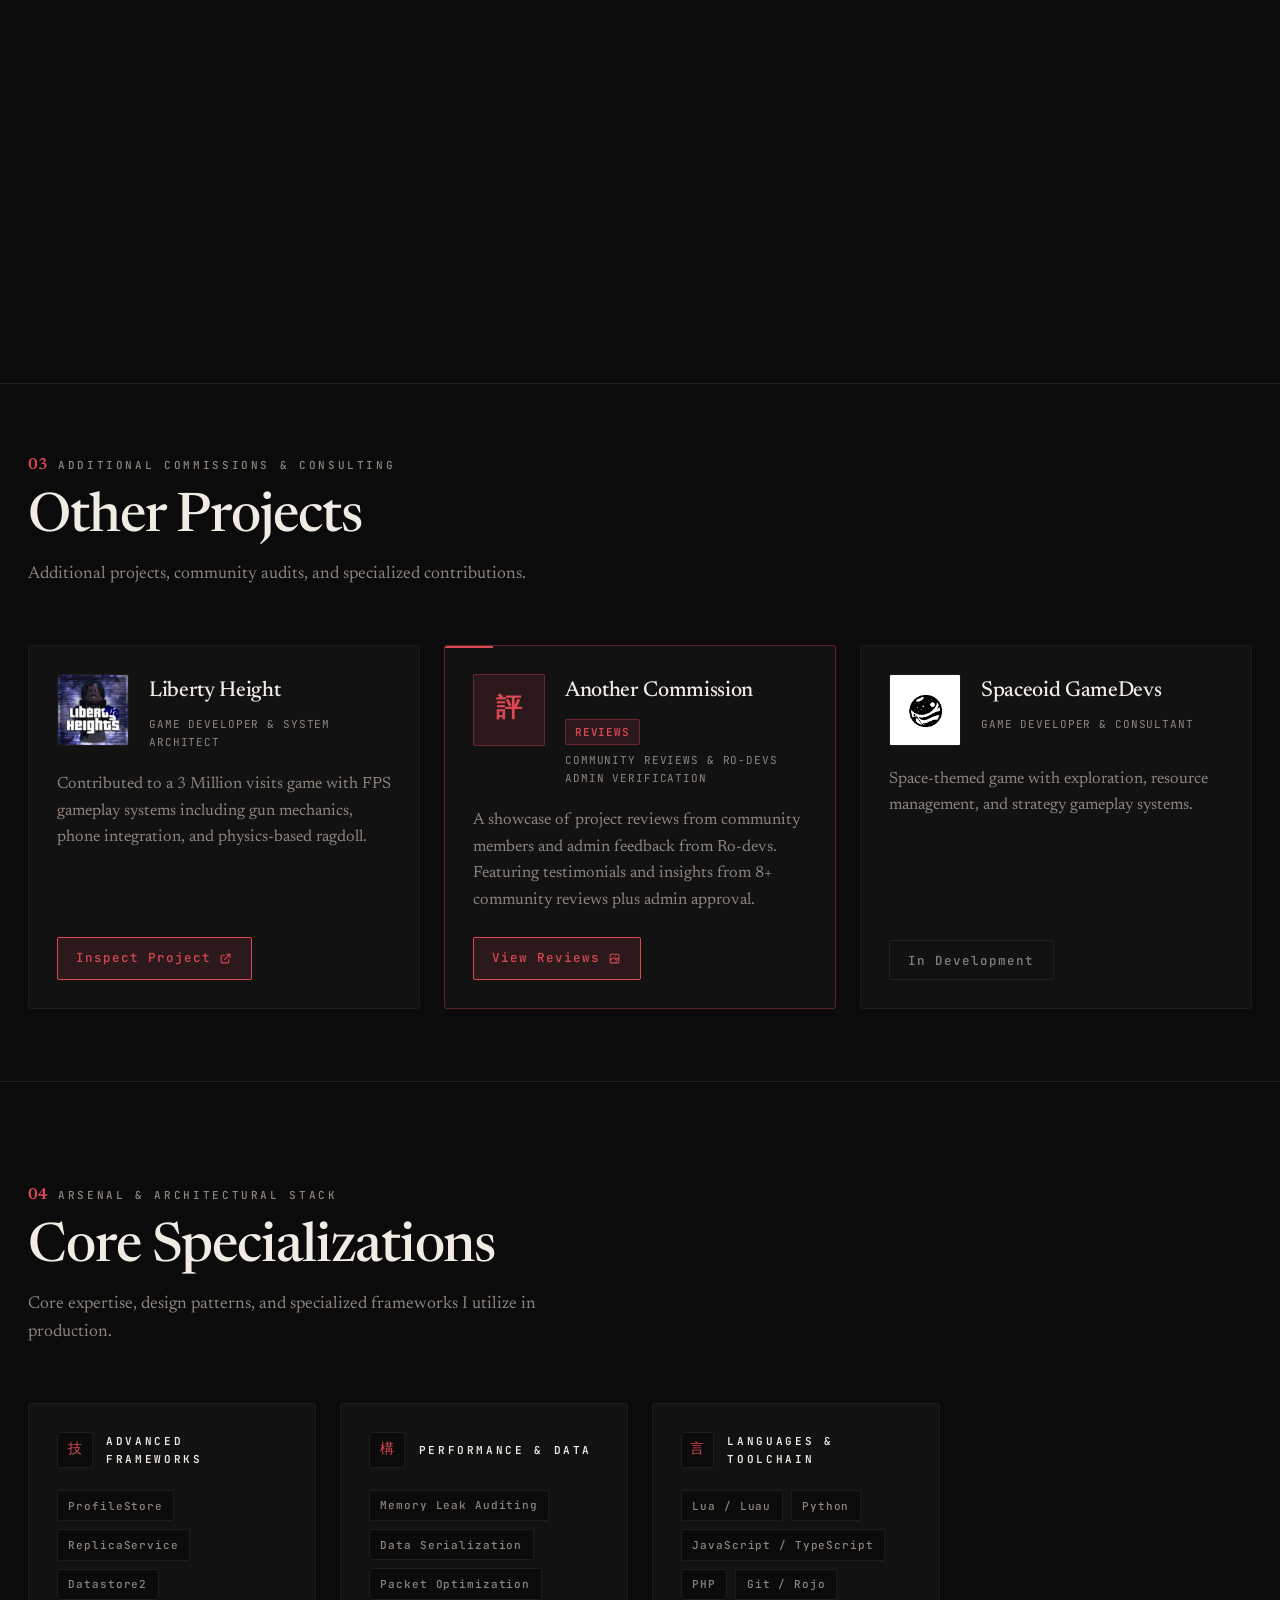
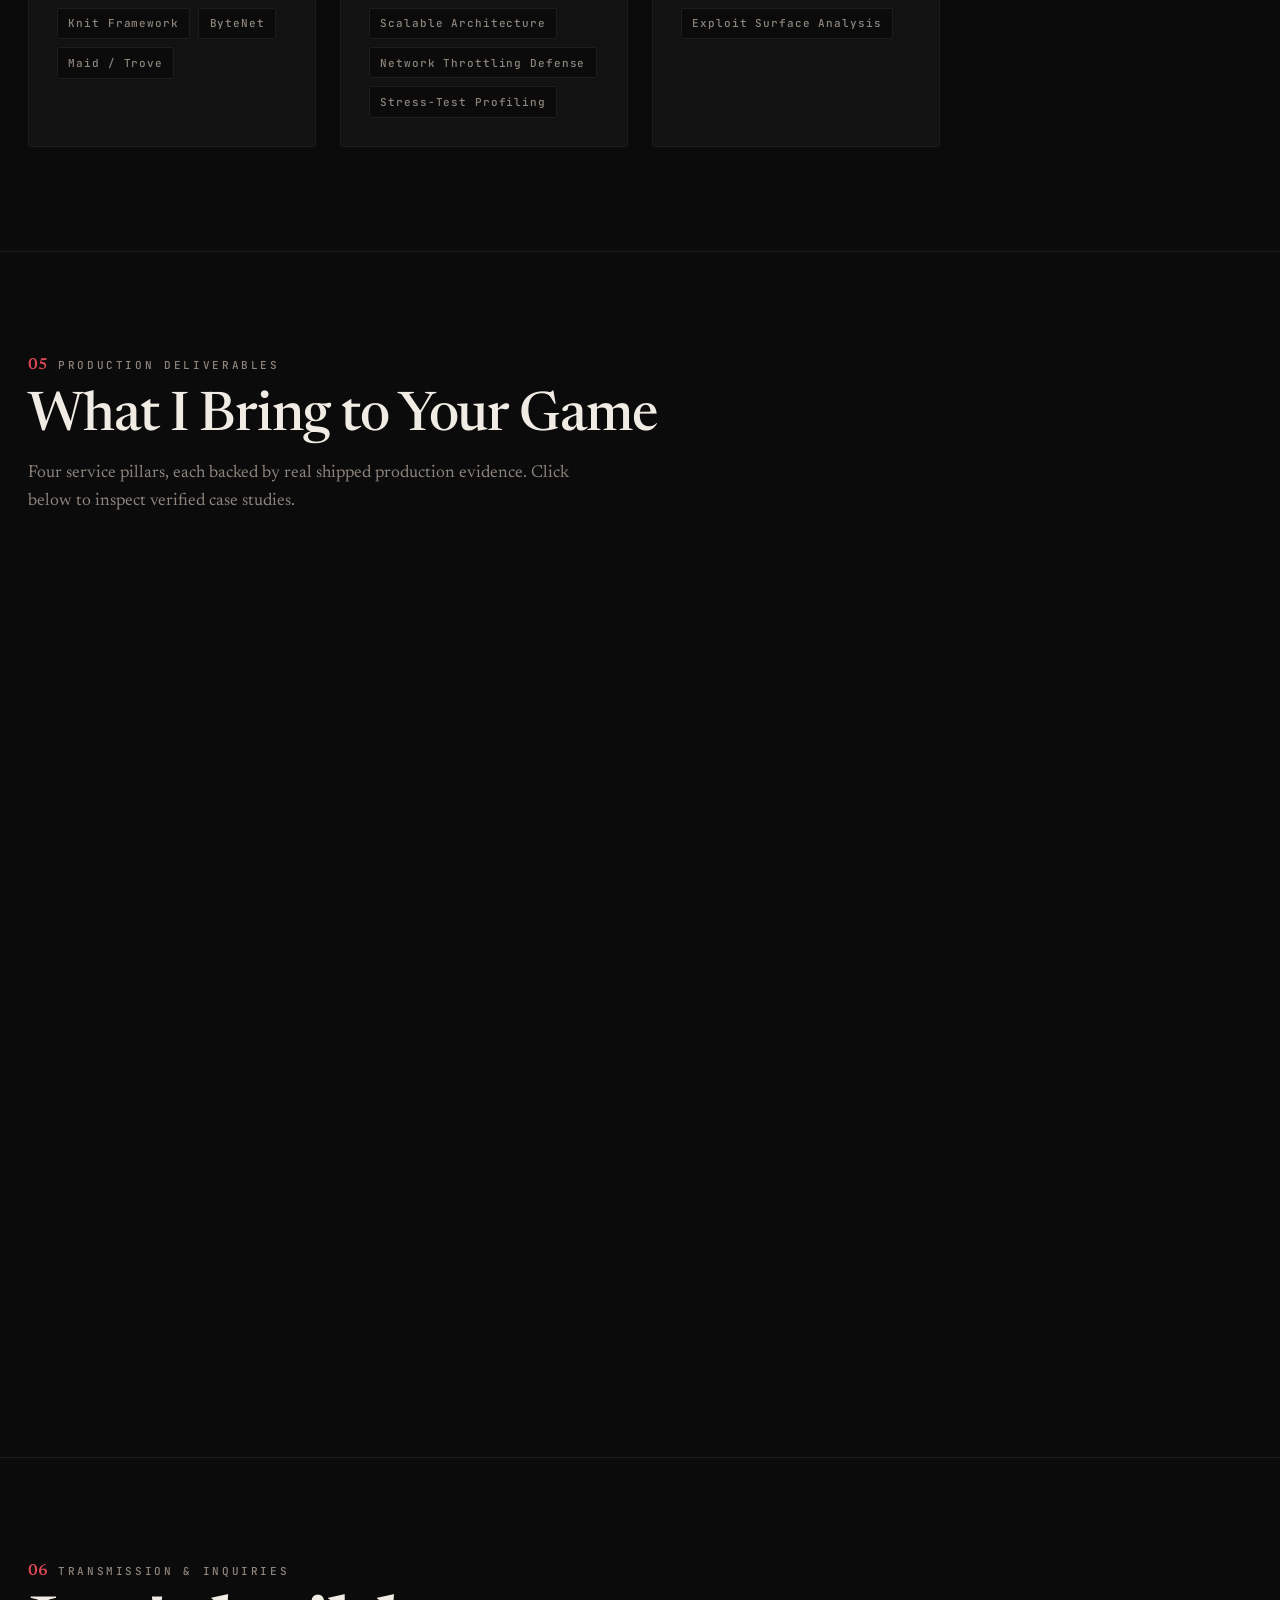
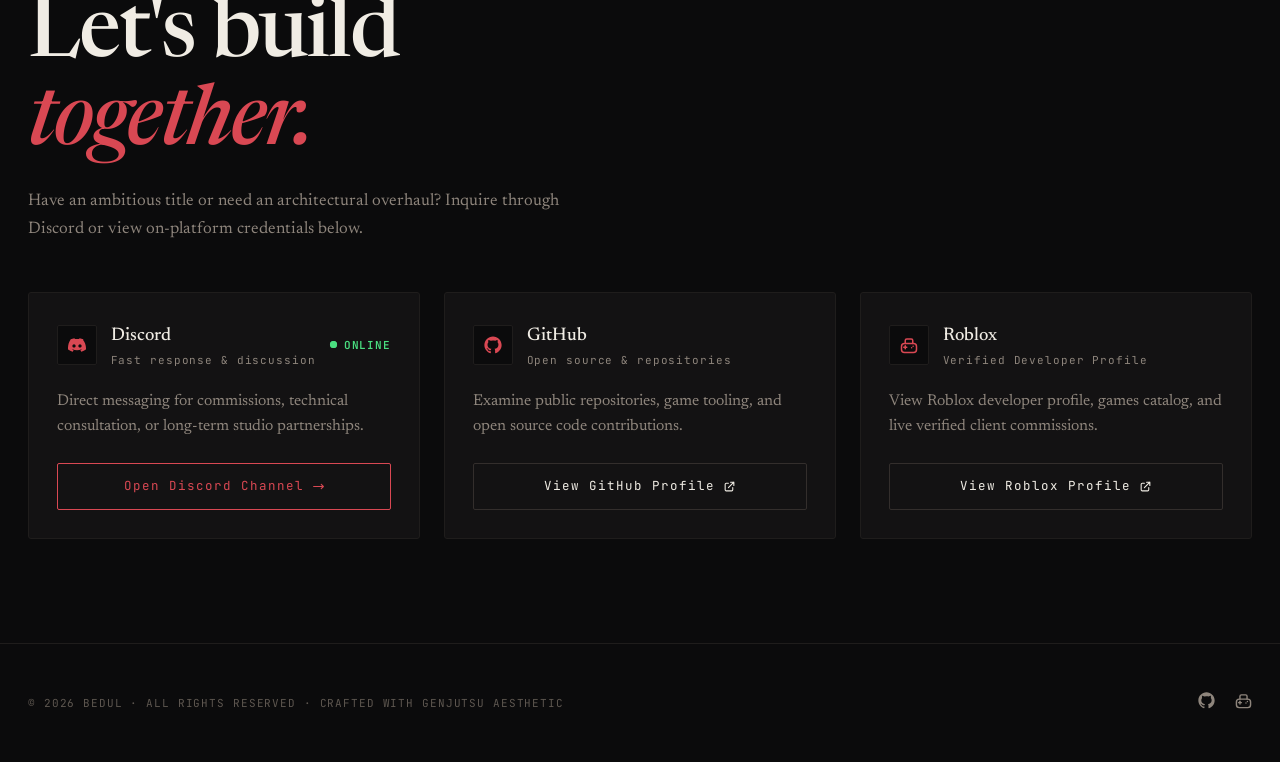
==== commit 95dd25b1: "push" ====
--- a/index.html
+++ b/index.html
@@ -1,136 +1,86 @@
 <!DOCTYPE html>
-<html lang="en">
+<html lang="en" data-theme="dark" class="dark">
 
 <head>
     <meta charset="UTF-8">
     <meta name="viewport" content="width=device-width, initial-scale=1.0">
-    <title>BEDUL - FullStack Developer & Game Developer</title>
+    <title>BEDUL · FullStack Game Architect & Systems Engineer</title>
     <meta name="description"
-        content="FullStack Developer with 5+ years experience. Specializing in game development, web development, and system design. 70+ commissions completed.">
-    <meta name="theme-color" content="#fafafa">
-
-    <!-- Fonts -->
+        content="FullStack Developer with 5+ years experience. Specializing in game development, web systems, and high-concurrency architecture. 101+ commissions completed, 489.7M+ visits.">
+    <meta name="theme-color" content="#0b0b0c">
+
+    <script>
+        /* Runs synchronously before first paint to prevent palette flash */
+        (function () {
+            var root = document.documentElement;
+            var stored = null;
+            try {
+                stored = localStorage.getItem('theme');
+            } catch (e) {}
+            if (stored === 'light') {
+                root.classList.remove('dark');
+                root.setAttribute('data-theme', 'light');
+            } else {
+                root.classList.add('dark');
+                root.setAttribute('data-theme', 'dark');
+            }
+        })();
+    </script>
+
+    <!-- Fonts: Newsreader (Editorial Serif) + JetBrains Mono + Inter -->
     <link rel="preconnect" href="https://fonts.googleapis.com">
     <link rel="preconnect" href="https://fonts.gstatic.com" crossorigin>
     <link
-        href="https://fonts.googleapis.com/css2?family=Inter:wght@400;500;600;700;800;900&family=JetBrains+Mono:wght@400;500&display=swap"
+        href="https://fonts.googleapis.com/css2?family=Newsreader:ital,opsz,wght@0,6..72,400;0,6..72,500;0,6..72,600;1,6..72,400;1,6..72,500&family=JetBrains+Mono:wght@400;500;600;700&family=Inter:wght@400;500;600;700&display=swap"
         rel="stylesheet">
 
     <!-- Icons (Font Awesome) -->
     <link href="https://cdnjs.cloudflare.com/ajax/libs/font-awesome/6.4.0/css/all.min.css" rel="stylesheet">
 
-    <!-- Custom CSS -->
+    <!-- Custom CSS (Genjutsu Design System) -->
     <link href="assets/css/style.css" rel="stylesheet">
-
-    <!-- Page-specific additions: service filter bar + refined offer cards -->
-    <style>
-        /* Filter bar for Projects */
-        .filter-bar {
-            display: flex;
-            flex-wrap: wrap;
-            gap: 0.65rem;
-            justify-content: center;
-            margin: 0 0 2.5rem;
-        }
-        .filter-btn {
-            padding: 0.5rem 1.1rem;
-            border-radius: 2rem;
-            border: 1px solid rgba(129,140,248,.25);
-            background: rgba(129,140,248,.06);
-            color: var(--color-text-secondary);
-            font-size: 0.8125rem;
-            font-weight: 600;
-            cursor: pointer;
-            transition: all 0.2s ease;
-        }
-        .filter-btn:hover {
-            background: rgba(129,140,248,.14);
-            color: var(--color-text);
-        }
-        .filter-btn.active {
-            background: #818cf8;
-            border-color: #818cf8;
-            color: #fff;
-        }
-
-        /* Offer cards: compact, scannable, evidence-linked */
-        .offer-card {
-            display: flex;
-            flex-direction: column;
-        }
-        .offer-card__bullets {
-            list-style: none;
-            padding: 0;
-            margin: 0 0 1.25rem;
-            flex-grow: 1;
-        }
-        .offer-card__bullets li {
-            display: flex;
-            gap: 0.65rem;
-            align-items: flex-start;
-            margin-bottom: 0.65rem;
-            color: var(--color-text-secondary);
-            font-size: 0.9rem;
-            line-height: 1.55;
-        }
-        .offer-card__bullets li:before {
-            content: "";
-            width: 6px;
-            height: 6px;
-            border-radius: 50%;
-            background: #818cf8;
-            flex-shrink: 0;
-            margin-top: 0.5rem;
-        }
-        .offer-card__proof {
-            display: inline-flex;
-            align-items: center;
-            gap: 0.4rem;
-            font-size: 0.8125rem;
-            font-weight: 600;
-            color: #818cf8;
-            text-decoration: none;
-            padding-top: 1rem;
-            border-top: 1px solid rgba(129,140,248,.12);
-            cursor: pointer;
-        }
-        .offer-card__proof:hover { color: #a78bfa; }
-        .offer-card__proof svg { width: 13px; height: 13px; }
-    </style>
 </head>
 
 <body>
 
-    <!-- ─── Ambient Background ─── -->
+    <!-- ─── Interactive Ink Thread Canvas ─── -->
+    <canvas id="ink-canvas" class="ink-canvas" aria-hidden="true"></canvas>
+
+    <!-- ─── Ambient Japanese Washi & Ink Ground ─── -->
     <div class="ambient-bg" aria-hidden="true">
         <div class="orb orb-1"></div>
         <div class="orb orb-2"></div>
         <div class="orb orb-3"></div>
     </div>
 
-    <!-- ─── Navbar ─── -->
+    <!-- ─── Navbar (Rail) ─── -->
     <nav id="navbar">
         <div class="nav-inner">
-            <a href="#hero" class="nav-brand">BEDUL</a>
+            <a href="#hero" class="nav-brand">
+                <span class="brand-hanko" aria-hidden="true">別</span>
+                <span>BEDUL</span>
+                <span class="brand-sub">· 術</span>
+            </a>
 
             <ul class="nav-links" id="nav-links">
-                <li><a href="#about" onclick="smoothScroll(event,'#about')">About</a></li>
-                <li><a href="#projects" onclick="smoothScroll(event,'#projects')">Projects</a></li>
-                <li><a href="#skills" onclick="smoothScroll(event,'#skills')">Skills</a></li>
-                <li><a href="#contact" onclick="smoothScroll(event,'#contact')">Contact</a></li>
+                <li><a href="#about" onclick="smoothScroll(event,'#about')">about</a></li>
+                <li><a href="#projects" onclick="smoothScroll(event,'#projects')">works</a></li>
+                <li><a href="#skills" onclick="smoothScroll(event,'#skills')">arsenal</a></li>
+                <li><a href="#offers" onclick="smoothScroll(event,'#offers')">offerings</a></li>
+                <li><a href="#contact" onclick="smoothScroll(event,'#contact')">contact</a></li>
             </ul>
 
-            <div style="display:flex;align-items:center;gap:.5rem;">
+            <div style="display:flex;align-items:center;gap:.65rem;">
                 <button id="theme-toggle" aria-label="Toggle theme" title="Toggle theme">
                     <!-- Moon icon (shown in light mode) -->
                     <svg id="icon-moon" xmlns="http://www.w3.org/2000/svg" viewBox="0 0 24 24" fill="none"
-                        stroke="currentColor" stroke-width="2" stroke-linecap="round" stroke-linejoin="round">
+                        stroke="currentColor" stroke-width="2" stroke-linecap="round" stroke-linejoin="round"
+                        style="display:none">
                         <path d="M21 12.79A9 9 0 1 1 11.21 3 7 7 0 0 0 21 12.79z" />
                     </svg>
                     <!-- Sun icon (shown in dark mode) -->
                     <svg id="icon-sun" xmlns="http://www.w3.org/2000/svg" viewBox="0 0 24 24" fill="none"
-                        stroke="currentColor" stroke-width="2" stroke-linecap="round" stroke-linejoin="round"
-                        style="display:none">
+                        stroke="currentColor" stroke-width="2" stroke-linecap="round" stroke-linejoin="round">
                         <circle cx="12" cy="12" r="5" />
                         <line x1="12" y1="1" x2="12" y2="3" />
                         <line x1="12" y1="21" x2="12" y2="23" />
@@ -143,7 +93,7 @@
                     </svg>
                 </button>
                 <button id="mobile-menu-btn" aria-label="Toggle menu">
-                    <svg xmlns="http://www.w3.org/2000/svg" width="22" height="22" fill="none" stroke="currentColor"
+                    <svg xmlns="http://www.w3.org/2000/svg" width="20" height="20" fill="none" stroke="currentColor"
                         stroke-width="2" stroke-linecap="round" stroke-linejoin="round" viewBox="0 0 24 24">
                         <line x1="3" y1="6" x2="21" y2="6" />
                         <line x1="3" y1="12" x2="21" y2="12" />
@@ -154,69 +104,108 @@
         </div>
     </nav>
 
-    <!-- Mobile Nav -->
+    <!-- Mobile Nav Drawer -->
     <div id="mobile-nav">
-        <a href="#about" onclick="mobileSmoothScroll(event,'#about')">About</a>
-        <a href="#projects" onclick="mobileSmoothScroll(event,'#projects')">Projects</a>
-        <a href="#skills" onclick="mobileSmoothScroll(event,'#skills')">Skills</a>
-        <a href="#contact" onclick="mobileSmoothScroll(event,'#contact')">Contact</a>
+        <a href="#about" onclick="mobileSmoothScroll(event,'#about')">about</a>
+        <a href="#projects" onclick="mobileSmoothScroll(event,'#projects')">works</a>
+        <a href="#skills" onclick="mobileSmoothScroll(event,'#skills')">arsenal</a>
+        <a href="#offers" onclick="mobileSmoothScroll(event,'#offers')">offerings</a>
+        <a href="#contact" onclick="mobileSmoothScroll(event,'#contact')">contact</a>
     </div>
 
     <main>
         <!-- ─── Hero ─── -->
         <section id="hero">
             <div class="hero-inner">
-
-
-                <h1 class="hero-title" aria-label="FullStack Developer">
-                    <span class="char" style="animation-delay:.15s">F</span><span class="char"
-                        style="animation-delay:.21s">U</span><span class="char"
-                        style="animation-delay:.27s">L</span><span class="char"
-                        style="animation-delay:.33s">L</span><span class="char"
-                        style="animation-delay:.39s">S</span><span class="char"
-                        style="animation-delay:.45s">T</span><span class="char"
-                        style="animation-delay:.51s">A</span><span class="char"
-                        style="animation-delay:.57s">C</span><span class="char" style="animation-delay:.63s">K</span>
-                </h1>
-
-                <div class="hero-divider"></div>
-
-                <p class="hero-subtitle">
-                    FullStack Developer with 5+ years of professional experience<br>
-                    <span class="accent-text">Specializing in Game Development, Web Systems & Scalable
-                        Architecture</span>
-                </p>
-
-                <div class="hero-actions">
-                    <a href="#contact" onclick="smoothScroll(event,'#contact')" class="btn-primary">
-                        <svg xmlns="http://www.w3.org/2000/svg" class="btn-icon" fill="none" viewBox="0 0 24 24"
-                            stroke="currentColor" stroke-width="2">
-                            <path stroke-linecap="round" stroke-linejoin="round" d="M17 8l4 4m0 0l-4 4m4-4H3" />
-                        </svg>
-                        Get in Touch
-                    </a>
-                    <a href="https://www.roblox.com/users/1468004656/profile" target="_blank" rel="noopener"
-                        class="btn-secondary"
-                        style="background: linear-gradient(135deg, rgba(37,99,235,.12), rgba(37,99,235,.06)); border-color: rgba(96,165,250,.3); color: #60a5fa;">
-                        <svg xmlns="http://www.w3.org/2000/svg" class="btn-icon" viewBox="0 0 24 24" fill="none"
-                            stroke="#60a5fa" stroke-width="2" stroke-linecap="round" stroke-linejoin="round">
-                            <rect x="2" y="10" width="20" height="12" rx="4" />
-                            <path d="M7 10V6a2 2 0 0 1 2-2h6a2 2 0 0 1 2 2v4" />
-                            <circle cx="15.5" cy="15.5" r="1" fill="#60a5fa" stroke="none" />
-                            <circle cx="17.5" cy="13.5" r="1" fill="#60a5fa" stroke="none" />
-                            <line x1="7" y1="13" x2="7" y2="17" />
-                            <line x1="5" y1="15" x2="9" y2="15" />
-                        </svg>
-                        Roblox Profile
-                    </a>
-                    <a href="https://github.com/addinzulfikar" target="_blank" rel="noopener" class="btn-secondary">
-                        <svg xmlns="http://www.w3.org/2000/svg" class="btn-icon" fill="currentColor"
-                            viewBox="0 0 24 24">
-                            <path
-                                d="M12 .5C5.73.5.5 5.73.5 12c0 5.08 3.29 9.38 7.86 10.9.57.1.78-.25.78-.55v-2c-3.19.69-3.86-1.54-3.86-1.54-.52-1.32-1.27-1.67-1.27-1.67-1.04-.71.08-.7.08-.7 1.15.08 1.76 1.18 1.76 1.18 1.02 1.75 2.68 1.24 3.33.95.1-.74.4-1.24.72-1.52-2.55-.29-5.23-1.27-5.23-5.67 0-1.25.45-2.28 1.18-3.08-.12-.29-.51-1.46.11-3.04 0 0 .96-.31 3.14 1.17a10.9 10.9 0 0 1 2.86-.38c.97 0 1.95.13 2.86.38 2.18-1.48 3.14-1.17 3.14-1.17.62 1.58.23 2.75.11 3.04.73.8 1.18 1.83 1.18 3.08 0 4.41-2.69 5.38-5.25 5.66.41.36.78 1.06.78 2.13v3.16c0 .31.2.66.79.55C20.21 21.38 23.5 17.08 23.5 12 23.5 5.73 18.27.5 12 .5z" />
-                        </svg>
-                        GitHub
-                    </a>
+                <div class="hero-grid">
+                    <div>
+                        <div class="eyebrow">
+                            <span class="k" aria-hidden="true">幻術</span>
+                            <span class="t">BEDUL · GAME ARCHITECT &amp; SCRIPTER</span>
+                        </div>
+
+                        <h1 class="hero-title" aria-label="FullStack Developer">
+                            Systems forged in code.<br>
+                            Built for extreme scale.
+                        </h1>
+
+                        <div class="hero-divider"></div>
+
+                        <p class="hero-subtitle">
+                            FullStack Developer with 5+ years of live-service experience.<br>
+                            <span class="accent-text">Specializing in high-concurrency architecture, exploit mitigation, and zero-leak multiplayer systems.</span>
+                        </p>
+
+                        <div class="hero-actions">
+                            <a href="#contact" onclick="smoothScroll(event,'#contact')" class="btn-primary">
+                                <svg xmlns="http://www.w3.org/2000/svg" class="btn-icon" fill="none" viewBox="0 0 24 24"
+                                    stroke="currentColor" stroke-width="2">
+                                    <path stroke-linecap="round" stroke-linejoin="round" d="M17 8l4 4m0 0l-4 4m4-4H3" />
+                                </svg>
+                                Inquire Commission
+                            </a>
+                            <a href="https://www.roblox.com/users/1468004656/profile" target="_blank" rel="noopener"
+                                class="btn-secondary">
+                                <svg xmlns="http://www.w3.org/2000/svg" class="btn-icon" viewBox="0 0 24 24" fill="none"
+                                    stroke="currentColor" stroke-width="2" stroke-linecap="round" stroke-linejoin="round">
+                                    <rect x="2" y="10" width="20" height="12" rx="4" />
+                                    <path d="M7 10V6a2 2 0 0 1 2-2h6a2 2 0 0 1 2 2v4" />
+                                    <circle cx="15.5" cy="15.5" r="1" fill="currentColor" stroke="none" />
+                                    <circle cx="17.5" cy="13.5" r="1" fill="currentColor" stroke="none" />
+                                    <line x1="7" y1="13" x2="7" y2="17" />
+                                    <line x1="5" y1="15" x2="9" y2="15" />
+                                </svg>
+                                Roblox Profile
+                            </a>
+                            <a href="https://github.com/addinzulfikar" target="_blank" rel="noopener" class="btn-secondary">
+                                <svg xmlns="http://www.w3.org/2000/svg" class="btn-icon" fill="currentColor"
+                                    viewBox="0 0 24 24">
+                                    <path
+                                        d="M12 .5C5.73.5.5 5.73.5 12c0 5.08 3.29 9.38 7.86 10.9.57.1.78-.25.78-.55v-2c-3.19.69-3.86-1.54-3.86-1.54-.52-1.32-1.27-1.67-1.27-1.67-1.04-.71.08-.7.08-.7 1.15.08 1.76 1.18 1.76 1.18 1.02 1.75 2.68 1.24 3.33.95.1-.74.4-1.24.72-1.52-2.55-.29-5.23-1.27-5.23-5.67 0-1.25.45-2.28 1.18-3.08-.12-.29-.51-1.46.11-3.04 0 0 .96-.31 3.14 1.17a10.9 10.9 0 0 1 2.86-.38c.97 0 1.95.13 2.86.38 2.18-1.48 3.14-1.17 3.14-1.17.62 1.58.23 2.75.11 3.04.73.8 1.18 1.83 1.18 3.08 0 4.41-2.69 5.38-5.25 5.66.41.36.78 1.06.78 2.13v3.16c0 .31.2.66.79.55C20.21 21.38 23.5 17.08 23.5 12 23.5 5.73 18.27.5 12 .5z" />
+                                </svg>
+                                GitHub
+                            </a>
+                        </div>
+
+                        <p class="cue">scroll to inspect</p>
+                    </div>
+
+                    <!-- Right Column: Genjutsu Production Terminal Card -->
+                    <div>
+                        <div class="hero-term-card">
+                            <div class="term-header">
+                                <div class="term-dots">
+                                    <span class="term-dot"></span>
+                                    <span class="term-dot"></span>
+                                    <span class="term-dot"></span>
+                                </div>
+                                <span>production // status: ready</span>
+                            </div>
+                            <div class="term-line">
+                                <span class="prompt">$</span>
+                                <span>bedul --audit "Live Game Production"</span>
+                            </div>
+                            <div class="term-line" style="color:var(--ink-soft);font-size:var(--mono-xs);margin-top:0.4rem;">
+                                <span>&gt; Attack packet: 247 bytes (ByteNet compressed)</span>
+                            </div>
+                            <div class="term-line" style="color:var(--ink-soft);font-size:var(--mono-xs);">
+                                <span>&gt; Memory leak audit: 0 leaks across 50+ concurrent users</span>
+                            </div>
+                            <div class="term-line" style="color:var(--ink-soft);font-size:var(--mono-xs);">
+                                <span>&gt; Peak recorded traffic: 5,743 CCU · 489.7M+ visits</span>
+                            </div>
+                            <div class="term-line" style="color:var(--crimson);font-size:var(--mono-xs);">
+                                <span>&gt; Exploit defense: Server-authoritative state verification</span>
+                            </div>
+
+                            <ul class="hero-facts">
+                                <li>5+ Yrs Exp</li>
+                                <li>101+ Commissions</li>
+                                <li>489.7M+ Visits</li>
+                                <li>Roblox / Web</li>
+                            </ul>
+                        </div>
+                    </div>
                 </div>
             </div>
         </section>
@@ -224,8 +213,12 @@
         <!-- ─── About ─── -->
         <section id="about">
             <div class="section-header reveal">
-                <h2 class="section-title">About</h2>
-                <p class="section-subtitle">Roblox game developer & QA engineer specializing in gameplay stability,
+                <div class="eyebrow">
+                    <span class="k">01</span>
+                    <span class="t">IDENTITY &amp; LIVE PRODUCTION RECORD</span>
+                </div>
+                <h2 class="section-title">About the Craft</h2>
+                <p class="section-subtitle">Roblox game developer &amp; QA engineer specializing in gameplay stability,
                     backend security, and live-service systems.</p>
             </div>
 
@@ -233,84 +226,71 @@
                 <div class="stats-grid">
                     <!-- Stat 1 -->
                     <div class="stat-card">
-                        <div class="stat-icon"
-                            style="background:rgba(99,102,241,.15);box-shadow:0 0 16px rgba(99,102,241,.2)">
-                            <svg xmlns="http://www.w3.org/2000/svg" fill="none" viewBox="0 0 24 24" stroke="#818cf8"
-                                stroke-width="2">
-                                <polyline points="16 18 22 12 16 6" />
-                                <polyline points="8 6 2 12 8 18" />
-                            </svg>
-                        </div>
-                        <div class="stat-number" data-target="5" data-suffix="+">0</div>
-                        <div class="stat-label">Years Experience</div>
+                        <div class="stat-icon">
+                            <span class="k">経</span>
+                        </div>
+                        <div>
+                            <div class="stat-number" data-target="5" data-suffix="+">0</div>
+                            <div class="stat-label">Years Experience</div>
+                        </div>
                     </div>
 
                     <!-- Stat 2 -->
                     <div class="stat-card">
-                        <div class="stat-icon"
-                            style="background:rgba(6,182,212,.15);box-shadow:0 0 16px rgba(6,182,212,.2)">
-                            <svg xmlns="http://www.w3.org/2000/svg" fill="none" viewBox="0 0 24 24" stroke="#22d3ee"
-                                stroke-width="2">
-                                <path stroke-linecap="round" stroke-linejoin="round" d="M13 10V3L4 14h7v7l9-11h-7z" />
-                            </svg>
-                        </div>
-                        <div class="stat-number" data-target="101" data-suffix="+">0</div>
-                        <div class="stat-label">Commissions Completed</div>
+                        <div class="stat-icon">
+                            <span class="k">請</span>
+                        </div>
+                        <div>
+                            <div class="stat-number" data-target="101" data-suffix="+">0</div>
+                            <div class="stat-label">Commissions Completed</div>
+                        </div>
                     </div>
 
                     <!-- Stat 3 -->
                     <div class="stat-card">
-                        <div class="stat-icon"
-                            style="background:rgba(234,179,8,.12);box-shadow:0 0 16px rgba(234,179,8,.2)">
-                            <svg xmlns="http://www.w3.org/2000/svg" fill="none" viewBox="0 0 24 24" stroke="#eab308"
-                                stroke-width="2">
-                                <polygon
-                                    points="12 2 15.09 8.26 22 9.27 17 14.14 18.18 21.02 12 17.77 5.82 21.02 7 14.14 2 9.27 8.91 8.26 12 2" />
-                            </svg>
-                        </div>
-                        <div class="stat-number" data-target="4" data-suffix="">0</div>
-                        <div class="stat-label">Major Projects</div>
+                        <div class="stat-icon">
+                            <span class="k">作</span>
+                        </div>
+                        <div>
+                            <div class="stat-number" data-target="4" data-suffix="">0</div>
+                            <div class="stat-label">Major Projects</div>
+                        </div>
                     </div>
 
                     <!-- Stat 4 -->
                     <div class="stat-card">
-                        <div class="stat-icon"
-                            style="background:rgba(16,185,129,.12);box-shadow:0 0 16px rgba(16,185,129,.2)">
-                            <svg xmlns="http://www.w3.org/2000/svg" fill="none" viewBox="0 0 24 24" stroke="#34d399"
-                                stroke-width="2">
-                                <path stroke-linecap="round" stroke-linejoin="round"
-                                    d="M3 18h18M7 14l3-3 3 2 5-7 3 2v6H7z" />
-                            </svg>
-                        </div>
-                        <div class="stat-number" data-target="4897" data-suffix="M+">0</div>
-                        <div class="stat-label">Total Visits</div>
-                    </div>
-                </div>
-
-                <p style="font-size:.9375rem;color:var(--color-text-secondary);line-height:1.7;margin-bottom:1rem;">
-                    Worked on live Roblox titles under real production pressure — including a game that reached
-                    <strong>5,743</strong> peak CCU and <strong>489.7M+</strong> visits. My focus: gameplay
-                    stability, transaction validation, and backend auditing.
+                        <div class="stat-icon">
+                            <span class="k">衆</span>
+                        </div>
+                        <div>
+                            <div class="stat-number" data-target="4897" data-suffix="M+">0</div>
+                            <div class="stat-label">Total Visits</div>
+                        </div>
+                    </div>
+                </div>
+
+                <p style="font-size:1.05rem;color:var(--color-text-secondary);line-height:1.75;margin-bottom:1.5rem;font-family:var(--serif);">
+                    Worked on live Roblox titles under real production pressure — including games that achieved
+                    <strong style="color:rgb(var(--ink));">5,743</strong> peak CCU and <strong style="color:rgb(var(--ink));">489.7M+</strong> cumulative visits. My dedication: bulletproof gameplay stability, cryptographic RemoteEvent auditing, and scalable backend architecture designed never to fold under peak load.
                 </p>
 
                 <div class="availability-row">
                     <span class="avail-label">Availability</span>
                     <div class="avail-item">
-                        <span class="pulse-dot"
-                            style="width:8px;height:8px;flex-shrink:0;position:relative;display:inline-block"></span>
-                        <span style="font-size:.8125rem;color:var(--color-text-secondary)">Collaboration</span>
+                        <span class="pulse-dot"></span>
+                        <span style="font-size:.82rem;color:var(--color-text-secondary)">Collaboration</span>
                         <span class="avail-status" style="color:var(--color-available)">Open</span>
                     </div>
                     <div class="avail-item">
                         <span
-                            style="width:8px;height:8px;border-radius:50%;background:var(--color-limited);display:inline-block;flex-shrink:0"></span>
-                        <span style="font-size:.8125rem;color:var(--color-text-secondary)">Freelance</span>
+                            style="width:7px;height:7px;border-radius:50%;background:var(--color-limited);display:inline-block;flex-shrink:0"></span>
+                        <span style="font-size:.82rem;color:var(--color-text-secondary)">Freelance</span>
                         <span class="avail-status" style="color:var(--color-limited)">Limited</span>
                     </div>
                     <div class="avail-item">
                         <span
-                            style="width:8px;height:8px;border-radius:50%;background:var(--color-available);display:inline-block;flex-shrink:0"></span>
-                        <span style="font-size:.8125rem;color:var(--color-text-secondary)">Full-time</span>
+                            style="width:7px;height:7px;border-radius:50%;background:var(--color-available);display:inline-block;flex-shrink:0"></span>
+                        <span style="font-size:.82rem;color:var(--color-text-secondary)">Full-time</span>
                         <span class="avail-status" style="color:var(--color-available)">Open</span>
                     </div>
                 </div>
@@ -320,18 +300,21 @@
         <!-- ─── Experience / Projects ─── -->
         <section id="projects">
             <div class="section-header reveal">
+                <div class="eyebrow">
+                    <span class="k">02</span>
+                    <span class="t">SELECTED WORKS &amp; SHIPPED TITLES</span>
+                </div>
                 <h2 class="section-title">Major Projects</h2>
-                <p class="section-subtitle">Showcase of significant projects and commissions completed throughout my
-                    career.</p>
-            </div>
-
-            <!-- Category filter -->
+                <p class="section-subtitle">Showcase of significant projects and commissions completed throughout my career.</p>
+            </div>
+
+            <!-- Category filter bar -->
             <div class="filter-bar reveal" role="group" aria-label="Filter projects by service category">
                 <button type="button" class="filter-btn active" data-filter="all">All</button>
-                <button type="button" class="filter-btn" data-filter="bugfix">Bug Fixing & QA</button>
+                <button type="button" class="filter-btn" data-filter="bugfix">Bug Fixing &amp; QA</button>
                 <button type="button" class="filter-btn" data-filter="rework">Full Game Rework</button>
-                <button type="button" class="filter-btn" data-filter="backend">Backend & Security</button>
-                <button type="button" class="filter-btn" data-filter="performance">Performance & Optimization</button>
+                <button type="button" class="filter-btn" data-filter="backend">Backend &amp; Security</button>
+                <button type="button" class="filter-btn" data-filter="performance">Performance &amp; Optimization</button>
             </div>
 
             <div class="projects-grid">
@@ -341,31 +324,28 @@
                     <div class="featured-bar"></div>
                     <div class="project-card-header">
                         <img src="assets/images/stone-world/Stone_world.png" alt="Stone World"
-                            style="width:5rem;height:5rem;border-radius:1rem;object-fit:cover;">
+                            style="width:5rem;height:5rem;border-radius:2px;object-fit:cover;">
                         <div class="project-meta">
                             <div class="project-title-row">
                                 <span class="project-title">Stone World</span>
-                                <span class="badge badge-featured">Major Project</span>
+                                <span class="badge badge-featured"><span class="k" style="font-size:11px;">改</span> Major Project</span>
                                 <span class="badge badge-active">
-                                    <span class="pulse-dot"
-                                        style="width:6px;height:6px;position:relative;display:inline-block"></span>
+                                    <span class="pulse-dot"></span>
                                     Active
                                 </span>
                             </div>
-                            <div class="project-role">FullStack Developer</div>
-                        </div>
-                    </div>
-                    <p class="project-desc">A large-scale RPG game built with a dedicated team across multiple
-                        departments. Developed as Head Developer for Scripters, coordinating complex backend systems,
-                        managing team integration, and ensuring seamless collaboration across all game systems.</p>
+                            <div class="project-role">Head Developer &amp; Scripter Coordinator</div>
+                        </div>
+                    </div>
+                    <p class="project-desc">A large-scale RPG game built with a dedicated team across multiple departments. Developed as Head Developer for Scripters, coordinating complex backend systems, managing team integration, and ensuring seamless collaboration across all game systems.</p>
                     <div class="project-links">
                         <a href="stone-world.html" class="project-link-btn project-link-highlight">
+                            <span>Inspect Project</span>
                             <svg xmlns="http://www.w3.org/2000/svg" fill="none" viewBox="0 0 24 24"
-                                stroke="currentColor" stroke-width="2" width="14" height="14">
+                                stroke="currentColor" stroke-width="2" width="13" height="13">
                                 <path stroke-linecap="round" stroke-linejoin="round"
                                     d="M10 6H6a2 2 0 00-2 2v10a2 2 0 002 2h10a2 2 0 002-2v-4M14 4h6m0 0v6m0-6L10 14" />
                             </svg>
-                            View Project
                         </a>
                     </div>
                 </div>
@@ -375,29 +355,28 @@
                     <div class="featured-bar"></div>
                     <div class="project-card-header">
                         <img src="assets/images/the-chi/loogo.png" alt="The Chi"
-                            style="width:5rem;height:5rem;border-radius:1rem;object-fit:cover;">
+                            style="width:5rem;height:5rem;border-radius:2px;object-fit:cover;">
                         <div class="project-meta">
                             <div class="project-title-row">
                                 <span class="project-title">The Chi</span>
-                                <span class="badge badge-featured">Major Project</span>
+                                <span class="badge badge-featured"><span class="k" style="font-size:11px;">革</span> Major Project</span>
                                 <span class="badge badge-active">
-                                    <span class="pulse-dot"
-                                        style="width:6px;height:6px;position:relative;display:inline-block"></span>
+                                    <span class="pulse-dot"></span>
                                     Reworked
                                 </span>
                             </div>
-                            <div class="project-role">Gameplay Systems & Rework</div>
+                            <div class="project-role">Gameplay Systems &amp; Rework</div>
                         </div>
                     </div>
                     <p class="project-desc">A major vehicle-based game rework focused on gameplay reliability, visual identity, and system stability. I rebuilt the project direction while fixing critical bugs in damage flow, wheeled movement, collisions, and progression logic.</p>
                     <div class="project-links">
                         <a href="the-chi.html" class="project-link-btn project-link-highlight">
+                            <span>Inspect Project</span>
                             <svg xmlns="http://www.w3.org/2000/svg" fill="none" viewBox="0 0 24 24"
-                                stroke="currentColor" stroke-width="2" width="14" height="14">
+                                stroke="currentColor" stroke-width="2" width="13" height="13">
                                 <path stroke-linecap="round" stroke-linejoin="round"
                                     d="M10 6H6a2 2 0 00-2 2v10a2 2 0 002 2h10a2 2 0 002-2v-4M14 4h6m0 0v6m0-6L10 14" />
                             </svg>
-                            View Project
                         </a>
                     </div>
                 </div>
@@ -407,31 +386,28 @@
                     <div class="featured-bar"></div>
                     <div class="project-card-header">
                         <img src="assets/images/anime-majesty/Anime_Majesty.png" alt="Anime Majesty"
-                            style="width:5rem;height:5rem;border-radius:1rem;object-fit:cover;">
+                            style="width:5rem;height:5rem;border-radius:2px;object-fit:cover;">
                         <div class="project-meta">
                             <div class="project-title-row">
                                 <span class="project-title">Anime Majesty</span>
-                                <span class="badge badge-featured">Major Project</span>
+                                <span class="badge badge-featured"><span class="k" style="font-size:11px;">極</span> Major Project</span>
                                 <span class="badge badge-active">
-                                    <span class="pulse-dot"
-                                        style="width:6px;height:6px;position:relative;display:inline-block"></span>
+                                    <span class="pulse-dot"></span>
                                     Active
                                 </span>
                             </div>
-                            <div class="project-role">Game Developer</div>
-                        </div>
-                    </div>
-                    <p class="project-desc">Turn-based RPG emphasizing extreme optimization and security. Built with
-                        complex backend architecture, achieving 247-byte attack packets and zero memory leaks across 50+
-                        concurrent players. Security-first design with proven exploit mitigation.</p>
+                            <div class="project-role">Lead Architect &amp; Game Developer</div>
+                        </div>
+                    </div>
+                    <p class="project-desc">Turn-based RPG emphasizing extreme optimization and security. Built with complex backend architecture, achieving 247-byte attack packets and zero memory leaks across 50+ concurrent players. Security-first design with proven exploit mitigation.</p>
                     <div class="project-links">
                         <a href="anime-majesty.html" class="project-link-btn project-link-highlight">
+                            <span>Inspect Project</span>
                             <svg xmlns="http://www.w3.org/2000/svg" fill="none" viewBox="0 0 24 24"
-                                stroke="currentColor" stroke-width="2" width="14" height="14">
+                                stroke="currentColor" stroke-width="2" width="13" height="13">
                                 <path stroke-linecap="round" stroke-linejoin="round"
                                     d="M10 6H6a2 2 0 00-2 2v10a2 2 0 002 2h10a2 2 0 002-2v-4M14 4h6m0 0v6m0-6L10 14" />
                             </svg>
-                            View Project
                         </a>
                     </div>
                 </div>
@@ -441,29 +417,28 @@
                     <div class="featured-bar"></div>
                     <div class="project-card-header">
                         <img src="assets/images/PlayVerse/logo.webp" alt="PlayVerse"
-                            style="width:5rem;height:5rem;border-radius:1rem;object-fit:cover;">
+                            style="width:5rem;height:5rem;border-radius:2px;object-fit:cover;">
                         <div class="project-meta">
                             <div class="project-title-row">
                                 <span class="project-title">PlayVerse</span>
-                                <span class="badge badge-featured">Major Project</span>
+                                <span class="badge badge-featured"><span class="k" style="font-size:11px;">衆</span> 489.7M+ Visits</span>
                                 <span class="badge badge-active">
-                                    <span class="pulse-dot"
-                                        style="width:6px;height:6px;position:relative;display:inline-block"></span>
+                                    <span class="pulse-dot"></span>
                                     Active
                                 </span>
                             </div>
-                            <div class="project-role">Game Developer & QA Engineer</div>
-                        </div>
-                    </div>
-                    <p class="project-desc">Contributed to a major Roblox live title with <strong>5,743</strong> total CCU and <strong>489.7M+</strong> total visits. Focused on bug fixing, transaction validation, and backend service auditing for titles like +1 Sword Fighting Escape.</p>
+                            <div class="project-role">Game Developer &amp; QA Engineer</div>
+                        </div>
+                    </div>
+                    <p class="project-desc">Contributed to a major Roblox live title with <strong style="color:rgb(var(--ink));">5,743</strong> total CCU and <strong style="color:rgb(var(--ink));">489.7M+</strong> total visits. Focused on bug fixing, transaction validation, and backend service auditing for titles like +1 Sword Fighting Escape.</p>
                     <div class="project-links">
                         <a href="playverse.html" class="project-link-btn project-link-highlight">
+                            <span>Inspect Project</span>
                             <svg xmlns="http://www.w3.org/2000/svg" fill="none" viewBox="0 0 24 24"
-                                stroke="currentColor" stroke-width="2" width="14" height="14">
+                                stroke="currentColor" stroke-width="2" width="13" height="13">
                                 <path stroke-linecap="round" stroke-linejoin="round"
                                     d="M10 6H6a2 2 0 00-2 2v10a2 2 0 002 2h10a2 2 0 002-2v-4M14 4h6m0 0v6m0-6L10 14" />
                             </svg>
-                            View Project
                         </a>
                     </div>
                 </div>
@@ -472,10 +447,14 @@
         </section>
 
         <!-- ─── Other Projects ─── -->
-        <section style="padding:4rem 2rem;max-width:1200px;margin:0 auto;">
+        <section style="padding:4.5rem 1.75rem;max-width:86rem;margin:0 auto;">
             <div class="section-header reveal">
+                <div class="eyebrow">
+                    <span class="k">03</span>
+                    <span class="t">ADDITIONAL COMMISSIONS &amp; CONSULTING</span>
+                </div>
                 <h2 class="section-title">Other Projects</h2>
-                <p class="section-subtitle">Additional projects and contributions.</p>
+                <p class="section-subtitle">Additional projects, community audits, and specialized contributions.</p>
             </div>
 
             <div class="projects-grid">
@@ -484,24 +463,23 @@
                 <div class="project-card reveal" data-categories="rework">
                     <div class="project-card-header">
                         <img src="assets/images/liberty-height/Liberty_Height.png" alt="Liberty Height"
-                            style="width:5rem;height:5rem;border-radius:1rem;object-fit:cover;">
+                            style="width:4.5rem;height:4.5rem;border-radius:2px;object-fit:cover;">
                         <div class="project-meta">
                             <div class="project-title-row">
                                 <span class="project-title">Liberty Height</span>
                             </div>
-                            <div class="project-role">Game Developer & System Architect</div>
-                        </div>
-                    </div>
-                    <p class="project-desc">Contribute to 3 Million visits game with FPS gameplay systems including gun
-                        mechanics, phone integration, and physics-based ragdoll.</p>
+                            <div class="project-role">Game Developer &amp; System Architect</div>
+                        </div>
+                    </div>
+                    <p class="project-desc">Contributed to a 3 Million visits game with FPS gameplay systems including gun mechanics, phone integration, and physics-based ragdoll.</p>
                     <div class="project-links">
                         <a href="liberty-height.html" class="project-link-btn project-link-highlight">
+                            <span>Inspect Project</span>
                             <svg xmlns="http://www.w3.org/2000/svg" fill="none" viewBox="0 0 24 24"
-                                stroke="currentColor" stroke-width="2" width="14" height="14">
+                                stroke="currentColor" stroke-width="2" width="13" height="13">
                                 <path stroke-linecap="round" stroke-linejoin="round"
                                     d="M10 6H6a2 2 0 00-2 2v10a2 2 0 002 2h10a2 2 0 002-2v-4M14 4h6m0 0v6m0-6L10 14" />
                             </svg>
-                            View Project
                         </a>
                     </div>
                 </div>
@@ -511,27 +489,26 @@
                     <div class="featured-bar"></div>
                     <div class="project-card-header">
                         <div
-                            style="width:5rem;height:5rem;border-radius:1rem;background:linear-gradient(135deg, #818cf8, #a78bfa);display:flex;align-items:center;justify-content:center;color:white;font-weight:700;font-size:1.5rem;">
-                            ⭐
+                            style="width:4.5rem;height:4.5rem;border-radius:2px;background:var(--crimson-soft);border:1px solid var(--crimson-border);display:flex;align-items:center;justify-content:center;color:var(--crimson);font-family:var(--serif);font-size:1.6rem;font-weight:700;">
+                            評
                         </div>
                         <div class="project-meta">
                             <div class="project-title-row">
                                 <span class="project-title">Another Commission</span>
-                                <span class="badge badge-featured">Featured</span>
-                            </div>
-                            <div class="project-role">Community Reviews & Feedback</div>
-                        </div>
-                    </div>
-                    <p class="project-desc">A showcase of project reviews from community members and admin feedback from
-                        Ro-devs. Featuring testimonials and insights from 8+ community reviews plus admin approval.</p>
+                                <span class="badge badge-featured">Reviews</span>
+                            </div>
+                            <div class="project-role">Community Reviews &amp; Ro-devs Admin Verification</div>
+                        </div>
+                    </div>
+                    <p class="project-desc">A showcase of project reviews from community members and admin feedback from Ro-devs. Featuring testimonials and insights from 8+ community reviews plus admin approval.</p>
                     <div class="project-links">
                         <a href="another-commission.html" class="project-link-btn project-link-highlight">
+                            <span>View Reviews</span>
                             <svg xmlns="http://www.w3.org/2000/svg" fill="none" viewBox="0 0 24 24"
-                                stroke="currentColor" stroke-width="2" width="14" height="14">
+                                stroke="currentColor" stroke-width="2" width="13" height="13">
                                 <path stroke-linecap="round" stroke-linejoin="round"
                                     d="M4 16l4.586-4.586a2 2 0 012.828 0L16 16m-2-2l1.586-1.586a2 2 0 012.828 0L20 14m-6-6h.01M6 20h12a2 2 0 002-2V6a2 2 0 00-2-2H6a2 2 0 00-2 2v12a2 2 0 002 2z" />
                             </svg>
-                            View Reviews
                         </a>
                     </div>
                 </div>
@@ -540,54 +517,45 @@
                 <div class="project-card reveal">
                     <div class="project-card-header">
                         <img src="assets/images/spaceoid-gamedevs/Spaceoid_GameDevs.png" alt="Spaceoid GameDevs"
-                            style="width:5rem;height:5rem;border-radius:1rem;object-fit:cover;">
+                            style="width:4.5rem;height:4.5rem;border-radius:2px;object-fit:cover;">
                         <div class="project-meta">
                             <div class="project-title-row">
                                 <span class="project-title">Spaceoid GameDevs</span>
                             </div>
-                            <div class="project-role">Game Developer & Consultant</div>
-                        </div>
-                    </div>
-                    <p class="project-desc">Space-themed game with exploration, resource management, and strategy
-                        gameplay systems.</p>
+                            <div class="project-role">Game Developer &amp; Consultant</div>
+                        </div>
+                    </div>
+                    <p class="project-desc">Space-themed game with exploration, resource management, and strategy gameplay systems.</p>
                     <div class="project-links">
                         <button type="button" class="project-link-btn" disabled>
-                            <svg xmlns="http://www.w3.org/2000/svg" fill="none" viewBox="0 0 24 24"
-                                stroke="currentColor" stroke-width="2" width="14" height="14">
-                                <path stroke-linecap="round" stroke-linejoin="round"
-                                    d="M10 6H6a2 2 0 00-2 2v10a2 2 0 002 2h10a2 2 0 002-2v-4M14 4h6m0 0v6m0-6L10 14" />
-                            </svg>
-                            In Progress
+                            <span>In Development</span>
                         </button>
                     </div>
                 </div>
 
-
             </div>
         </section>
 
-        <!-- ─── Skills ─── -->
+        <!-- ─── Skills / Arsenal ─── -->
         <section id="skills">
             <div class="section-header reveal">
-                <h2 class="section-title">Advanced Concepts & Technologies</h2>
-                <p class="section-subtitle">Core expertise and specialized technologies I work with.</p>
-            </div>
-
-            <div class="skills-grid"
-                style="max-width: 1000px; margin: 0 auto; display: grid; grid-template-columns: repeat(auto-fit, minmax(280px, 1fr)); gap: 2rem;">
+                <div class="eyebrow">
+                    <span class="k">04</span>
+                    <span class="t">ARSENAL &amp; ARCHITECTURAL STACK</span>
+                </div>
+                <h2 class="section-title">Core Specializations</h2>
+                <p class="section-subtitle">Core expertise, design patterns, and specialized frameworks I utilize in production.</p>
+            </div>
+
+            <div class="skills-grid">
 
                 <!-- Advanced Frameworks & Services -->
                 <div class="skill-card reveal">
                     <div class="skill-card-header">
-                        <div class="skill-cat-icon"
-                            style="background:rgba(99,102,241,.15);box-shadow:0 0 12px rgba(99,102,241,.15)">
-                            <svg xmlns="http://www.w3.org/2000/svg" fill="none" viewBox="0 0 24 24" stroke="#818cf8"
-                                stroke-width="2">
-                                <polyline points="16 18 22 12 16 6" />
-                                <polyline points="8 6 2 12 8 18" />
-                            </svg>
-                        </div>
-                        <span class="skill-cat-name">Advanced Services</span>
+                        <div class="skill-cat-icon">
+                            <span class="k" style="font-size:14px;">技</span>
+                        </div>
+                        <span class="skill-cat-name">Advanced Frameworks</span>
                     </div>
                     <div class="skill-tags">
                         <span class="skill-tag">ProfileStore</span>
@@ -595,55 +563,43 @@
                         <span class="skill-tag">Datastore2</span>
                         <span class="skill-tag">Knit Framework</span>
                         <span class="skill-tag">ByteNet</span>
-                        <span class="skill-tag">Maid/Trove</span>
+                        <span class="skill-tag">Maid / Trove</span>
                     </div>
                 </div>
 
                 <!-- Performance & Optimization -->
                 <div class="skill-card reveal">
                     <div class="skill-card-header">
-                        <div class="skill-cat-icon"
-                            style="background:rgba(139,92,246,.15);box-shadow:0 0 12px rgba(139,92,246,.15)">
-                            <svg xmlns="http://www.w3.org/2000/svg" fill="none" viewBox="0 0 24 24" stroke="#a78bfa"
-                                stroke-width="2">
-                                <rect x="3" y="3" width="18" height="18" rx="2" ry="2" />
-                                <circle cx="8.5" cy="8.5" r="1.5" />
-                                <polyline points="21 15 16 10 5 21" />
-                            </svg>
-                        </div>
-                        <span class="skill-cat-name">Performance & Data</span>
+                        <div class="skill-cat-icon">
+                            <span class="k" style="font-size:14px;">構</span>
+                        </div>
+                        <span class="skill-cat-name">Performance &amp; Data</span>
                     </div>
                     <div class="skill-tags">
-                        <span class="skill-tag">Optimization & Tuning</span>
+                        <span class="skill-tag">Memory Leak Auditing</span>
                         <span class="skill-tag">Data Serialization</span>
-                        <span class="skill-tag">Data Deserialization</span>
-                        <span class="skill-tag">Scalable System Design</span>
-                        <span class="skill-tag">System Maintenance</span>
-                        <span class="skill-tag">Build & Optimization</span>
+                        <span class="skill-tag">Packet Optimization</span>
+                        <span class="skill-tag">Scalable Architecture</span>
+                        <span class="skill-tag">Network Throttling Defense</span>
+                        <span class="skill-tag">Stress-Test Profiling</span>
                     </div>
                 </div>
 
                 <!-- Programming Languages & Tools -->
                 <div class="skill-card reveal">
                     <div class="skill-card-header">
-                        <div class="skill-cat-icon"
-                            style="background:rgba(234,179,8,.12);box-shadow:0 0 12px rgba(234,179,8,.15)">
-                            <svg xmlns="http://www.w3.org/2000/svg" fill="none" viewBox="0 0 24 24" stroke="#eab308"
-                                stroke-width="2">
-                                <rect x="2" y="3" width="20" height="14" rx="2" ry="2" />
-                                <line x1="8" y1="21" x2="16" y2="21" />
-                                <line x1="12" y1="17" x2="12" y2="21" />
-                            </svg>
-                        </div>
-                        <span class="skill-cat-name">Languages & Tools</span>
+                        <div class="skill-cat-icon">
+                            <span class="k" style="font-size:14px;">言</span>
+                        </div>
+                        <span class="skill-cat-name">Languages &amp; Toolchain</span>
                     </div>
                     <div class="skill-tags">
-                        <span class="skill-tag">Lua</span>
+                        <span class="skill-tag">Lua / Luau</span>
                         <span class="skill-tag">Python</span>
+                        <span class="skill-tag">JavaScript / TypeScript</span>
                         <span class="skill-tag">PHP</span>
-                        <span class="skill-tag">JavaScript</span>
-                        <span class="skill-tag">Problem Solving</span>
-                        <span class="skill-tag">Team Collaboration</span>
+                        <span class="skill-tag">Git / Rojo</span>
+                        <span class="skill-tag">Exploit Surface Analysis</span>
                     </div>
                 </div>
 
@@ -651,110 +607,96 @@
         </section>
 
         <!-- ─── What I Offer ─── -->
-        <section id="offers" style="padding: 5rem 2rem; background: var(--color-bg);">
-            <div style="max-width: 1000px; margin: 0 auto;">
-                <div class="section-header reveal" style="text-align: center; margin-bottom: 3rem;">
-                    <h2 class="section-title">What I Offer</h2>
-                    <p class="section-subtitle" style="max-width: 600px; margin: 1rem auto 0;">
-                        Four service areas, each backed by a shipped project. Click "See it in action" for proof.
-                    </p>
-                </div>
-
-                <div style="display: grid; grid-template-columns: repeat(auto-fit, minmax(300px, 1fr)); gap: 2rem;">
-
-                    <!-- Bug Fixing & Gameplay QA -->
-                    <div class="skill-card offer-card reveal">
-                        <div class="skill-card-header" style="margin-bottom: 1.25rem;">
-                            <span class="skill-cat-name" style="font-size: 1.125rem; font-weight: 600;">Bug Fixing &
-                                Gameplay QA</span>
-                        </div>
-                        <ul class="offer-card__bullets">
-                            <li>Diagnose logic bugs, exploits, and broken game states</li>
-                            <li>Validate item states, transactions, and server-side multipliers</li>
-                            <li>Reproduce and fix issues found in active player-facing environments</li>
-                        </ul>
-                        <a href="#" class="offer-card__proof" data-goto-filter="bugfix">
-                            See it in action — PlayVerse & The Chi
-                            <svg xmlns="http://www.w3.org/2000/svg" fill="none" viewBox="0 0 24 24"
-                                stroke="currentColor" stroke-width="2">
-                                <path stroke-linecap="round" stroke-linejoin="round" d="M17 8l4 4m0 0l-4 4m4-4H3" />
-                            </svg>
-                        </a>
-                    </div>
-
-                    <!-- Full Game Rework -->
-                    <div class="skill-card offer-card reveal">
-                        <div class="skill-card-header" style="margin-bottom: 1.25rem;">
-                            <span class="skill-cat-name" style="font-size: 1.125rem; font-weight: 600;">Full Game
-                                Rework</span>
-                        </div>
-                        <ul class="offer-card__bullets">
-                            <li>Rebuild visual identity, map layout, and task/progression flow</li>
-                            <li>Stabilize damage, physics, and gameplay state transitions end-to-end</li>
-                            <li>Turn a rough concept into a project ready for long-term development</li>
-                        </ul>
-                        <a href="#" class="offer-card__proof" data-goto-filter="rework">
-                            See it in action — The Chi & Stone World
-                            <svg xmlns="http://www.w3.org/2000/svg" fill="none" viewBox="0 0 24 24"
-                                stroke="currentColor" stroke-width="2">
-                                <path stroke-linecap="round" stroke-linejoin="round" d="M17 8l4 4m0 0l-4 4m4-4H3" />
-                            </svg>
-                        </a>
-                    </div>
-
-                    <!-- Backend & Security Architecture -->
-                    <div class="skill-card offer-card reveal">
-                        <div class="skill-card-header" style="margin-bottom: 1.25rem;">
-                            <span class="skill-cat-name" style="font-size: 1.125rem; font-weight: 600;">Backend &
-                                Security Architecture</span>
-                        </div>
-                        <ul class="offer-card__bullets">
-                            <li>Modular systems with Knit, ProfileStore, ReplicaService, Datastore2</li>
-                            <li>Remote event verification to block client-side spoofing and spam</li>
-                            <li>Server-side validation designed with exploit prevention in mind</li>
-                        </ul>
-                        <a href="#" class="offer-card__proof" data-goto-filter="backend">
-                            See it in action — Anime Majesty & PlayVerse
-                            <svg xmlns="http://www.w3.org/2000/svg" fill="none" viewBox="0 0 24 24"
-                                stroke="currentColor" stroke-width="2">
-                                <path stroke-linecap="round" stroke-linejoin="round" d="M17 8l4 4m0 0l-4 4m4-4H3" />
-                            </svg>
-                        </a>
-                    </div>
-
-                    <!-- Performance & Network Optimization -->
-                    <div class="skill-card offer-card reveal">
-                        <div class="skill-card-header" style="margin-bottom: 1.25rem;">
-                            <span class="skill-cat-name" style="font-size: 1.125rem; font-weight: 600;">Performance &
-                                Network Optimization</span>
-                        </div>
-                        <ul class="offer-card__bullets">
-                            <li>Packet size optimization — down to 247 bytes per attack packet</li>
-                            <li>Zero memory-leak systems verified across 50+ concurrent players</li>
-                            <li>System design built to scale with live player load</li>
-                        </ul>
-                        <a href="#" class="offer-card__proof" data-goto-filter="performance">
-                            See it in action — Anime Majesty
-                            <svg xmlns="http://www.w3.org/2000/svg" fill="none" viewBox="0 0 24 24"
-                                stroke="currentColor" stroke-width="2">
-                                <path stroke-linecap="round" stroke-linejoin="round" d="M17 8l4 4m0 0l-4 4m4-4H3" />
-                            </svg>
-                        </a>
-                    </div>
-
-                </div>
+        <section id="offers">
+            <div class="section-header reveal">
+                <div class="eyebrow">
+                    <span class="k">05</span>
+                    <span class="t">PRODUCTION DELIVERABLES</span>
+                </div>
+                <h2 class="section-title">What I Bring to Your Game</h2>
+                <p class="section-subtitle">
+                    Four service pillars, each backed by real shipped production evidence. Click below to inspect verified case studies.
+                </p>
+            </div>
+
+            <div style="display: grid; grid-template-columns: repeat(auto-fit, minmax(320px, 1fr)); gap: 1.5rem;">
+
+                <!-- Bug Fixing & Gameplay QA -->
+                <div class="skill-card offer-card reveal">
+                    <div class="skill-card-header">
+                        <span class="skill-cat-name" style="font-size: 0.92rem; font-weight: 600;">01 · Bug Fixing &amp; Gameplay QA</span>
+                    </div>
+                    <ul class="offer-card__bullets">
+                        <li>Diagnose obscure logic bugs, desyncs, and corrupted player states</li>
+                        <li>Audit item inventory replication and server-side multipliers</li>
+                        <li>Reproduce and eliminate live exploits reported by player bases</li>
+                    </ul>
+                    <a href="#" class="offer-card__proof" data-goto-filter="bugfix">
+                        Inspect Proof — PlayVerse &amp; The Chi ↗
+                    </a>
+                </div>
+
+                <!-- Full Game Rework -->
+                <div class="skill-card offer-card reveal">
+                    <div class="skill-card-header">
+                        <span class="skill-cat-name" style="font-size: 0.92rem; font-weight: 600;">02 · Full Game Architecture Rework</span>
+                    </div>
+                    <ul class="offer-card__bullets">
+                        <li>Rebuild legacy codebases into modern decoupled service structures</li>
+                        <li>Stabilize physics, vehicle mechanics, and combat collision handling</li>
+                        <li>Turn proof-of-concept prototypes into scalable live-service titles</li>
+                    </ul>
+                    <a href="#" class="offer-card__proof" data-goto-filter="rework">
+                        Inspect Proof — The Chi &amp; Stone World ↗
+                    </a>
+                </div>
+
+                <!-- Backend & Security Architecture -->
+                <div class="skill-card offer-card reveal">
+                    <div class="skill-card-header">
+                        <span class="skill-cat-name" style="font-size: 0.92rem; font-weight: 600;">03 · Backend &amp; Security Auditing</span>
+                    </div>
+                    <ul class="offer-card__bullets">
+                        <li>Modular systems built on Knit, ProfileStore, ReplicaService &amp; Datastore2</li>
+                        <li>Strict RemoteEvent validation to permanently stop client spam &amp; spoofing</li>
+                        <li>Zero-trust server-side state authority for all critical transactions</li>
+                    </ul>
+                    <a href="#" class="offer-card__proof" data-goto-filter="backend">
+                        Inspect Proof — Anime Majesty &amp; PlayVerse ↗
+                    </a>
+                </div>
+
+                <!-- Performance & Network Optimization -->
+                <div class="skill-card offer-card reveal">
+                    <div class="skill-card-header">
+                        <span class="skill-cat-name" style="font-size: 0.92rem; font-weight: 600;">04 · Performance &amp; Network Tuning</span>
+                    </div>
+                    <ul class="offer-card__bullets">
+                        <li>Radical packet compression — down to 247 bytes per attack sequence</li>
+                        <li>Verified zero memory leaks during prolonged sessions with 50+ concurrent users</li>
+                        <li>Optimized frame pacing, spatial partitioning, and client rendering load</li>
+                    </ul>
+                    <a href="#" class="offer-card__proof" data-goto-filter="performance">
+                        Inspect Proof — Anime Majesty ↗
+                    </a>
+                </div>
+
             </div>
         </section>
 
         <!-- ─── Contact ─── -->
         <section id="contact">
             <div class="reveal">
+                <div class="eyebrow">
+                    <span class="k">06</span>
+                    <span class="t">TRANSMISSION &amp; INQUIRIES</span>
+                </div>
                 <h2 class="contact-heading">
-                    Let's work<br>
+                    Let's build<br>
                     <span class="accent-gradient-text">together.</span>
                 </h2>
-                <p style="font-size:.9375rem;color:var(--color-text-secondary);max-width:30rem;">
-                    Have a project or want to collaborate? Get in touch with me through any of the platforms below.
+                <p style="font-size:1.05rem;color:var(--color-text-secondary);max-width:34rem;font-family:var(--serif);">
+                    Have an ambitious title or need an architectural overhaul? Inquire through Discord or view on-platform credentials below.
                 </p>
             </div>
 
@@ -763,33 +705,27 @@
                 <!-- Discord -->
                 <div class="contact-card reveal">
                     <div class="contact-card-header">
-                        <div class="contact-icon-wrap"
-                            style="background:rgba(88,101,242,.15);box-shadow:0 0 16px rgba(88,101,242,.15)">
-                            <svg xmlns="http://www.w3.org/2000/svg" fill="#5865F2" viewBox="0 0 24 24">
+                        <div class="contact-icon-wrap">
+                            <svg xmlns="http://www.w3.org/2000/svg" fill="currentColor" viewBox="0 0 24 24">
                                 <path
                                     d="M20.317 4.37a19.791 19.791 0 00-4.885-1.515.074.074 0 00-.079.037c-.211.375-.445.864-.607 1.25a18.27 18.27 0 00-5.487 0c-.163-.386-.395-.875-.607-1.25a.077.077 0 00-.079-.037A19.736 19.736 0 003.677 4.37a.07.07 0 00-.032.027C.533 9.046-.32 13.58.099 18.057a.082.082 0 00.031.056 19.9 19.9 0 005.993 3.03.078.078 0 00.084-.028c.462-.63.873-1.295 1.226-1.994a.076.076 0 00-.042-.106 13.107 13.107 0 01-1.872-.892.077.077 0 01-.008-.128c.126-.095.252-.195.372-.297a.074.074 0 01.077-.01c3.928 1.793 8.18 1.793 12.062 0a.074.074 0 01.078.009c.12.102.246.203.373.298a.077.077 0 01-.006.127 12.299 12.299 0 01-1.873.892.076.076 0 00-.041.107c.352.699.764 1.365 1.225 1.994a.076.076 0 00.084.028 19.865 19.865 0 006.002-3.03.077.077 0 00.032-.054c.5-4.718-.838-8.812-3.549-12.437a.061.061 0 00-.031-.028zM8.02 15.33c-1.183 0-2.157-.965-2.157-2.156 0-1.193.964-2.157 2.157-2.157 1.193 0 2.157.964 2.157 2.157 0 1.19-.964 2.156-2.157 2.156zm7.975 0c-1.183 0-2.157-.965-2.157-2.156 0-1.193.965-2.157 2.157-2.157 1.192 0 2.157.964 2.157 2.157 0 1.19-.965 2.156-2.157 2.156z" />
                             </svg>
                         </div>
                         <div>
                             <div class="contact-card-title">Discord</div>
-                            <div class="contact-card-sub">Quick chat & collaboration</div>
+                            <div class="contact-card-sub">Fast response &amp; discussion</div>
                         </div>
                         <div class="status-online">
-                            <span class="pulse-dot"
-                                style="width:8px;height:8px;flex-shrink:0;position:relative;display:inline-block"></span>
+                            <span class="pulse-dot"></span>
                             Online
                         </div>
                     </div>
+                    <p class="contact-desc">Direct messaging for commissions, technical consultation, or long-term studio partnerships.</p>
                     <a href="https://discord.com/users/323107249264525324" target="_blank" rel="noopener"
-                        class="btn-primary" style="width:100%;justify-content:center;font-size:.875rem;">
-                        <svg xmlns="http://www.w3.org/2000/svg" fill="#5865F2" viewBox="0 0 24 24" width="16"
-                            height="16">
-                            <path
-                                d="M20.317 4.37a19.791 19.791 0 00-4.885-1.515.074.074 0 00-.079.037c-.211.375-.445.864-.607 1.25a18.27 18.27 0 00-5.487 0c-.163-.386-.395-.875-.607-1.25a.077.077 0 00-.079-.037A19.736 19.736 0 003.677 4.37a.07.07 0 00-.032.027C.533 9.046-.32 13.58.099 18.057a.082.082 0 00.031.056 19.9 19.9 0 005.993 3.03.078.078 0 00.084-.028c.462-.63.873-1.295 1.226-1.994a.076.076 0 00-.042-.106 13.107 13.107 0 01-1.872-.892.077.077 0 01-.008-.128c.126-.095.252-.195.372-.297a.074.074 0 01.077-.01c3.928 1.793 8.18 1.793 12.062 0a.074.074 0 01.078.009c.12.102.246.203.373.298a.077.077 0 01-.006.127 12.299 12.299 0 01-1.873.892.076.076 0 00-.041.107c.352.699.764 1.365 1.225 1.994a.076.076 0 00.084.028 19.865 19.865 0 006.002-3.03.077.077 0 00.032-.054c.5-4.718-.838-8.812-3.549-12.437a.061.061 0 00-.031-.028zM8.02 15.33c-1.183 0-2.157-.965-2.157-2.156 0-1.193.964-2.157 2.157-2.157 1.193 0 2.157.964 2.157 2.157 0 1.19-.964 2.156-2.157 2.156zm7.975 0c-1.183 0-2.157-.965-2.157-2.156 0-1.193.965-2.157 2.157-2.157 1.192 0 2.157.964 2.157 2.157 0 1.19-.965 2.156-2.157 2.156z" />
-                        </svg>
-                        Open Discord
+                        class="btn-primary" style="width:100%;justify-content:center;">
+                        <span>Open Discord Channel</span>
                         <svg xmlns="http://www.w3.org/2000/svg" fill="none" viewBox="0 0 24 24" stroke="currentColor"
-                            stroke-width="2" width="14" height="14">
+                            stroke-width="2" width="13" height="13">
                             <path stroke-linecap="round" stroke-linejoin="round" d="M17 8l4 4m0 0l-4 4m4-4H3" />
                         </svg>
                     </a>
@@ -798,69 +734,54 @@
                 <!-- GitHub -->
                 <div class="contact-card reveal">
                     <div class="contact-card-header">
-                        <div class="contact-icon-wrap"
-                            style="background:rgba(139,92,246,.12);box-shadow:0 0 16px rgba(139,92,246,.12)">
-                            <svg xmlns="http://www.w3.org/2000/svg" fill="#a78bfa" viewBox="0 0 24 24">
+                        <div class="contact-icon-wrap">
+                            <svg xmlns="http://www.w3.org/2000/svg" fill="currentColor" viewBox="0 0 24 24">
                                 <path
                                     d="M12 .5C5.73.5.5 5.73.5 12c0 5.08 3.29 9.38 7.86 10.9.57.1.78-.25.78-.55v-2c-3.19.69-3.86-1.54-3.86-1.54-.52-1.32-1.27-1.67-1.27-1.67-1.04-.71.08-.7.08-.7 1.15.08 1.76 1.18 1.76 1.18 1.02 1.75 2.68 1.24 3.33.95.1-.74.4-1.24.72-1.52-2.55-.29-5.23-1.27-5.23-5.67 0-1.25.45-2.28 1.18-3.08-.12-.29-.51-1.46.11-3.04 0 0 .96-.31 3.14 1.17a10.9 10.9 0 0 1 2.86-.38c.97 0 1.95.13 2.86.38 2.18-1.48 3.14-1.17 3.14-1.17.62 1.58.23 2.75.11 3.04.73.8 1.18 1.83 1.18 3.08 0 4.41-2.69 5.38-5.25 5.66.41.36.78 1.06.78 2.13v3.16c0 .31.2.66.79.55C20.21 21.38 23.5 17.08 23.5 12 23.5 5.73 18.27.5 12 .5z" />
                             </svg>
                         </div>
                         <div>
                             <div class="contact-card-title">GitHub</div>
-                            <div class="contact-card-sub">Open source projects</div>
-                        </div>
-                    </div>
-                    <p class="contact-desc">Check out my repositories, contributions, and open source projects. Feel
-                        free to star or fork.</p>
+                            <div class="contact-card-sub">Open source &amp; repositories</div>
+                        </div>
+                    </div>
+                    <p class="contact-desc">Examine public repositories, game tooling, and open source code contributions.</p>
                     <a href="https://github.com/addinzulfikar" target="_blank" rel="noopener" class="btn-secondary"
-                        style="width:100%;justify-content:center;font-size:.875rem;">
-                        <svg xmlns="http://www.w3.org/2000/svg" fill="currentColor" viewBox="0 0 24 24" width="16"
-                            height="16">
-                            <path
-                                d="M12 .5C5.73.5.5 5.73.5 12c0 5.08 3.29 9.38 7.86 10.9.57.1.78-.25.78-.55v-2c-3.19.69-3.86-1.54-3.86-1.54-.52-1.32-1.27-1.67-1.27-1.27-1.04-.71.08-.7.08-.7 1.15.08 1.76 1.18 1.76 1.18 1.02 1.75 2.68 1.24 3.33.95.1-.74.4-1.24.72-1.52-2.55-.29-5.23-1.27-5.23-5.67 0-1.25.45-2.28 1.18-3.08-.12-.29-.51-1.46.11-3.04 0 0 .96-.31 3.14 1.17a10.9 10.9 0 0 1 2.86-.38c.97 0 1.95.13 2.86.38 2.18-1.48 3.14-1.17 3.14-1.17.62 1.58.23 2.75.11 3.04.73.8 1.18 1.83 1.18 3.08 0 4.41-2.69 5.38-5.25 5.66.41.36.78 1.06.78 2.13v3.16c0 .31.2.66.79.55C20.21 21.38 23.5 17.08 23.5 12 23.5 5.73 18.27.5 12 .5z" />
+                        style="width:100%;justify-content:center;">
+                        <span>View GitHub Profile</span>
+                        <svg xmlns="http://www.w3.org/2000/svg" fill="none" viewBox="0 0 24 24"
+                            stroke="currentColor" stroke-width="2" width="13" height="13">
+                            <path stroke-linecap="round" stroke-linejoin="round" d="M10 6H6a2 2 0 00-2 2v10a2 2 0 002 2h10a2 2 0 002-2v-4M14 4h6m0 0v6m0-6L10 14" />
                         </svg>
-                        View GitHub
                     </a>
                 </div>
 
                 <!-- Roblox Profile -->
                 <div class="contact-card reveal">
                     <div class="contact-card-header">
-                        <div class="contact-icon-wrap"
-                            style="background:rgba(37,99,235,.12);box-shadow:0 0 16px rgba(96,165,250,.15)">
-                            <svg xmlns="http://www.w3.org/2000/svg" viewBox="0 0 24 24" fill="none" stroke="#60a5fa"
+                        <div class="contact-icon-wrap">
+                            <svg xmlns="http://www.w3.org/2000/svg" viewBox="0 0 24 24" fill="none" stroke="currentColor"
                                 stroke-width="2" stroke-linecap="round" stroke-linejoin="round">
                                 <rect x="2" y="10" width="20" height="12" rx="4" />
                                 <path d="M7 10V6a2 2 0 0 1 2-2h6a2 2 0 0 1 2 2v4" />
-                                <circle cx="15.5" cy="15.5" r="1" fill="#60a5fa" stroke="none" />
-                                <circle cx="17.5" cy="13.5" r="1" fill="#60a5fa" stroke="none" />
+                                <circle cx="15.5" cy="15.5" r="1" fill="currentColor" stroke="none" />
+                                <circle cx="17.5" cy="13.5" r="1" fill="currentColor" stroke="none" />
                                 <line x1="7" y1="13" x2="7" y2="17" />
                                 <line x1="5" y1="15" x2="9" y2="15" />
                             </svg>
                         </div>
                         <div>
                             <div class="contact-card-title">Roblox</div>
-                            <div class="contact-card-sub">Game development profile</div>
-                        </div>
-                    </div>
-                    <p class="contact-desc">View my Roblox developer profile, portfolio of games, and studio
-                        collaborations. All commissioned work verified on-platform.</p>
+                            <div class="contact-card-sub">Verified Developer Profile</div>
+                        </div>
+                    </div>
+                    <p class="contact-desc">View Roblox developer profile, games catalog, and live verified client commissions.</p>
                     <a href="https://www.roblox.com/users/1468004656/profile" target="_blank" rel="noopener"
-                        class="btn-secondary"
-                        style="width:100%;justify-content:center;font-size:.875rem;background:linear-gradient(135deg,rgba(37,99,235,.12),rgba(37,99,235,.06));border-color:rgba(96,165,250,.3);color:#60a5fa;">
-                        <svg xmlns="http://www.w3.org/2000/svg" viewBox="0 0 24 24" fill="none" stroke="#60a5fa"
-                            stroke-width="2" stroke-linecap="round" stroke-linejoin="round" width="16" height="16">
-                            <rect x="2" y="10" width="20" height="12" rx="4" />
-                            <path d="M7 10V6a2 2 0 0 1 2-2h6a2 2 0 0 1 2 2v4" />
-                            <circle cx="15.5" cy="15.5" r="1" fill="#60a5fa" stroke="none" />
-                            <circle cx="17.5" cy="13.5" r="1" fill="#60a5fa" stroke="none" />
-                            <line x1="7" y1="13" x2="7" y2="17" />
-                            <line x1="5" y1="15" x2="9" y2="15" />
-                        </svg>
-                        View Roblox Profile
-                        <svg xmlns="http://www.w3.org/2000/svg" fill="none" viewBox="0 0 24 24" stroke="#60a5fa"
-                            stroke-width="2" width="14" height="14">
-                            <path stroke-linecap="round" stroke-linejoin="round" d="M17 8l4 4m0 0l-4 4m4-4H3" />
+                        class="btn-secondary" style="width:100%;justify-content:center;">
+                        <span>View Roblox Profile</span>
+                        <svg xmlns="http://www.w3.org/2000/svg" fill="none" viewBox="0 0 24 24"
+                            stroke="currentColor" stroke-width="2" width="13" height="13">
+                            <path stroke-linecap="round" stroke-linejoin="round" d="M10 6H6a2 2 0 00-2 2v10a2 2 0 002 2h10a2 2 0 002-2v-4M14 4h6m0 0v6m0-6L10 14" />
                         </svg>
                     </a>
                 </div>
@@ -872,7 +793,7 @@
     <!-- ─── Footer ─── -->
     <footer>
         <div class="footer-inner">
-            <p>&copy; 2025 BEDUL. All Rights Reserved.</p>
+            <p>&copy; 2026 BEDUL · ALL RIGHTS RESERVED · CRAFTED WITH GENJUTSU AESTHETIC</p>
             <div class="footer-links">
                 <a href="https://github.com/addinzulfikar" target="_blank" rel="noopener" aria-label="GitHub">
                     <svg xmlns="http://www.w3.org/2000/svg" fill="currentColor" viewBox="0 0 24 24">
@@ -880,13 +801,25 @@
                             d="M12 .5C5.73.5.5 5.73.5 12c0 5.08 3.29 9.38 7.86 10.9.57.1.78-.25.78-.55v-2c-3.19.69-3.86-1.54-3.86-1.54-.52-1.32-1.27-1.67-1.27-1.67-1.04-.71.08-.7.08-.7 1.15.08 1.76 1.18 1.76 1.18 1.02 1.75 2.68 1.24 3.33.95.1-.74.4-1.24.72-1.52-2.55-.29-5.23-1.27-5.23-5.67 0-1.25.45-2.28 1.18-3.08-.12-.29-.51-1.46.11-3.04 0 0 .96-.31 3.14 1.17a10.9 10.9 0 0 1 2.86-.38c.97 0 1.95.13 2.86.38 2.18-1.48 3.14-1.17 3.14-1.17.62 1.58.23 2.75.11 3.04.73.8 1.18 1.83 1.18 3.08 0 4.41-2.69 5.38-5.25 5.66.41.36.78 1.06.78 2.13v3.16c0 .31.2.66.79.55C20.21 21.38 23.5 17.08 23.5 12 23.5 5.73 18.27.5 12 .5z" />
                     </svg>
                 </a>
+                <a href="https://www.roblox.com/users/1468004656/profile" target="_blank" rel="noopener" aria-label="Roblox">
+                    <svg xmlns="http://www.w3.org/2000/svg" viewBox="0 0 24 24" fill="none" stroke="currentColor"
+                        stroke-width="2" stroke-linecap="round" stroke-linejoin="round">
+                        <rect x="2" y="10" width="20" height="12" rx="4" />
+                        <path d="M7 10V6a2 2 0 0 1 2-2h6a2 2 0 0 1 2 2v4" />
+                        <circle cx="15.5" cy="15.5" r="1" fill="currentColor" stroke="none" />
+                        <circle cx="17.5" cy="13.5" r="1" fill="currentColor" stroke="none" />
+                        <line x1="7" y1="13" x2="7" y2="17" />
+                        <line x1="5" y1="15" x2="9" y2="15" />
+                    </svg>
+                </a>
             </div>
         </div>
     </footer>
 
+    <!-- Main JavaScript -->
     <script src="assets/js/script.js"></script>
 
-    <!-- Page-specific: project category filter + offer-card proof links -->
+    <!-- Project category filter + offer-card proof links -->
     <script>
         (function () {
             var filterButtons = document.querySelectorAll('.filter-btn');
--- a/assets/css/style.css
+++ b/assets/css/style.css
@@ -1,171 +1,267 @@
-/* ─── CSS Variables ─── */
+/* ═══════════════════════════════════════════════════════════════════════════
+   GENJUTSU DESIGN SYSTEM · BEDUL PORTFOLIO
+   Inspired by AThevon/genjutsu (The Art of Illusion · 幻術)
+   Sumi-e ink, washi ground, crimson seal (判子), editorial serif typography
+   ═══════════════════════════════════════════════════════════════════════════ */
+
+@import url('https://fonts.googleapis.com/css2?family=Newsreader:ital,opsz,wght@0,6..72,400;0,6..72,500;0,6..72,600;1,6..72,400;1,6..72,500&family=JetBrains+Mono:wght@400;500;600;700&family=Inter:wght@400;500;600;700&display=swap');
+
+/* ─── CSS Variables & Design Tokens ─── */
 :root {
-    --color-bg: #fafafa;
-    --color-surface: #ffffff;
-    --color-surface-raised: #f5f5f7;
-    --color-border: #e5e5ea;
-    --color-border-hover: #d1d1d6;
-    --color-text-primary: #1d1d1f;
-    --color-text-secondary: #6e6e73;
-    --color-text-muted: #aeaeb2;
-    --color-accent: #6366f1;
-    --color-accent-light: #818cf8;
-    --color-accent-muted: rgba(99,102,241,0.1);
-    --color-available: #22c55e;
-    --color-limited: #f59e0b;
-    --color-unavailable: #ef4444;
-    --shadow-sm: 0 1px 2px rgba(0,0,0,0.04);
-    --shadow-md: 0 4px 12px rgba(0,0,0,0.06);
-    --shadow-lg: 0 8px 30px rgba(0,0,0,0.08);
-    --shadow-glow: 0 0 20px rgba(99,102,241,0.15);
-}
-
-html.dark {
-    --color-bg: #0a0a0f;
-    --color-surface: #111118;
-    --color-surface-raised: #1a1a24;
-    --color-border: #2a2a38;
-    --color-border-hover: #3a3a4a;
-    --color-text-primary: #f0f0f5;
-    --color-text-secondary: #8888a0;
-    --color-text-muted: #555568;
-    --color-accent: #818cf8;
-    --color-accent-light: #a5b4fc;
-    --color-accent-muted: rgba(99,102,241,0.15);
-    --shadow-sm: 0 1px 2px rgba(0,0,0,0.2);
-    --shadow-md: 0 4px 12px rgba(0,0,0,0.3);
-    --shadow-lg: 0 8px 30px rgba(0,0,0,0.4);
-    --shadow-glow: 0 0 20px rgba(129,140,248,0.2);
-}
-
-/* ─── Base ─── */
-*, *::before, *::after { box-sizing: border-box; margin: 0; padding: 0; }
+    /* Genjutsu Core Palette - Dark / Notan Ground (Default) */
+    --washi: #0b0b0c;
+    --washi-surface: #131213;
+    --washi-surface-raised: #1a1819;
+    --line: #1f1d1c;
+    --line-strong: #332e2c;
+    --line-subtle: rgba(240, 236, 228, 0.08);
+
+    --ink: 240, 236, 228;
+    --ink-soft: #8e857c;
+    --ink-muted: #5e5750;
+
+    --crimson: #d94853;
+    --crimson-glow: rgba(217, 72, 83, 0.22);
+    --crimson-soft: rgba(217, 72, 83, 0.12);
+    --crimson-border: rgba(217, 72, 83, 0.35);
+    --on-crimson: #0b0b0c;
+
+    --seal-gold: #c8963e;
+    --seal-gold-soft: rgba(200, 150, 62, 0.12);
+
+    /* Typography Tokens */
+    --serif: "Newsreader", "Iowan Old Style", "Palatino Linotype", Palatino, Georgia, serif;
+    --mono: "JetBrains Mono", ui-monospace, "SF Mono", Menlo, monospace;
+    --sans: "Inter", -apple-system, BlinkMacSystemFont, "Segoe UI", sans-serif;
+
+    --mono-xs: 11px;
+    --mono-s: 12.5px;
+    --track-ui: 0.08em;
+    --track-seal: 0.24em;
+
+    /* Transition & Motion Timing */
+    --dur-micro: 0.14s;
+    --dur-ui: 0.26s;
+    --dur-reveal: 0.45s;
+    --dur-theme: 0.5s;
+    --ease-out: cubic-bezier(.16, 1, .3, 1);
+    --ease-inout: cubic-bezier(.4, 0, .2, 1);
+
+    /* Backward Compatibility Mappings for Existing Layouts */
+    --color-bg: var(--washi);
+    --color-surface: var(--washi-surface);
+    --color-surface-raised: var(--washi-surface-raised);
+    --color-border: var(--line);
+    --color-border-hover: var(--line-strong);
+    --color-text-primary: rgb(var(--ink));
+    --color-text-secondary: var(--ink-soft);
+    --color-text-muted: var(--ink-muted);
+    --color-accent: var(--crimson);
+    --color-accent-light: #ef646f;
+    --color-accent-muted: var(--crimson-soft);
+
+    --color-available: #4ade80;
+    --color-limited: #fbbf24;
+    --color-unavailable: #f87171;
+
+    --color-bg-secondary: var(--washi-surface);
+    --color-text: rgb(var(--ink));
+
+    --shadow-sm: 0 1px 2px rgba(0, 0, 0, 0.3);
+    --shadow-md: 0 4px 14px rgba(0, 0, 0, 0.45);
+    --shadow-lg: 0 8px 30px rgba(0, 0, 0, 0.55);
+    --shadow-glow: 0 0 25px var(--crimson-glow);
+}
+
+/* Light Mode Theme - Natural Washi Paper Ground */
+html:not(.dark),
+:root[data-theme="light"],
+html.light {
+    --washi: #f7f4ee;
+    --washi-surface: #f0ece3;
+    --washi-surface-raised: #e7e2d6;
+    --line: #e3dcce;
+    --line-strong: #cfc6b4;
+    --line-subtle: rgba(26, 22, 20, 0.08);
+
+    --ink: 26, 22, 20;
+    --ink-soft: #6f655b;
+    --ink-muted: #968a7d;
+
+    --crimson: #b11523;
+    --crimson-glow: rgba(177, 21, 35, 0.18);
+    --crimson-soft: rgba(177, 21, 35, 0.08);
+    --crimson-border: rgba(177, 21, 35, 0.28);
+    --on-crimson: #f7f4ee;
+
+    --seal-gold: #9e6f21;
+    --seal-gold-soft: rgba(158, 111, 33, 0.1);
+
+    --color-bg: var(--washi);
+    --color-surface: var(--washi-surface);
+    --color-surface-raised: var(--washi-surface-raised);
+    --color-border: var(--line);
+    --color-border-hover: var(--line-strong);
+    --color-text-primary: rgb(var(--ink));
+    --color-text-secondary: var(--ink-soft);
+    --color-text-muted: var(--ink-muted);
+    --color-accent: var(--crimson);
+    --color-accent-light: #c92433;
+    --color-accent-muted: var(--crimson-soft);
+
+    --color-bg-secondary: var(--washi-surface);
+    --color-text: rgb(var(--ink));
+
+    --shadow-sm: 0 1px 2px rgba(26, 22, 20, 0.05);
+    --shadow-md: 0 4px 14px rgba(26, 22, 20, 0.07);
+    --shadow-lg: 0 8px 24px rgba(26, 22, 20, 0.09);
+    --shadow-glow: 0 0 25px var(--crimson-glow);
+}
+
+/* ─── Base Styles ─── */
+*, *::before, *::after {
+    box-sizing: border-box;
+    margin: 0;
+    padding: 0;
+}
 
 html {
-    background: var(--color-bg);
-    transition: background-color .3s ease;
+    background-color: var(--washi);
+    color: rgb(var(--ink));
+    transition: background-color var(--dur-theme) var(--ease-inout), color var(--dur-theme) var(--ease-inout);
     scroll-behavior: smooth;
+    -webkit-text-size-adjust: 100%;
 }
 
 body {
     min-height: 100vh;
     background: transparent;
-    color: var(--color-text-primary);
-    font-family: "Inter", system-ui, -apple-system, sans-serif;
+    color: rgb(var(--ink));
+    font-family: var(--serif);
     -webkit-font-smoothing: antialiased;
-    line-height: 1.6;
-    transition: color .3s ease;
-}
-
-a { text-decoration: none; color: inherit; }
-img { max-width: 100%; display: block; }
-
-::-webkit-scrollbar { width: 6px; }
-::-webkit-scrollbar-track { background: var(--color-bg); }
-::-webkit-scrollbar-thumb { background: var(--color-border-hover); border-radius: 3px; }
-::-webkit-scrollbar-thumb:hover { background: var(--color-text-muted); }
-::selection { background: rgba(99,102,241,.25); color: var(--color-text-primary); }
-
-/* ─── Navbar ─── */
-#navbar {
-    position: fixed;
-    top: 0; left: 0; right: 0;
-    z-index: 100;
-    height: 64px;
-    display: flex;
-    align-items: center;
-    transition: background-color .3s ease, border-color .3s ease, backdrop-filter .3s ease;
-    border-bottom: 1px solid transparent;
-}
-
-#navbar.scrolled {
-    background-color: var(--color-bg);
-    background-color: color-mix(in srgb, var(--color-bg) 80%, transparent);
-    backdrop-filter: blur(16px) saturate(180%);
-    border-bottom-color: var(--color-border);
-}
-
-.nav-inner {
-    max-width: 90rem;
-    margin: 0 auto;
-    padding: 0 1.5rem;
-    width: 100%;
-    display: flex;
-    align-items: center;
-    justify-content: space-between;
-}
-
-.nav-brand {
-    font-size: 1.1rem;
-    font-weight: 700;
-    letter-spacing: -.02em;
-    color: var(--color-text-primary);
-}
-
-.nav-links {
-    display: flex;
-    align-items: center;
-    gap: 2rem;
-    list-style: none;
-}
-
-.nav-links a {
-    font-size: .875rem;
+    -moz-osx-font-smoothing: grayscale;
+    line-height: 1.65;
+    position: relative;
+    overflow-x: hidden;
+}
+
+a {
+    text-decoration: none;
+    color: inherit;
+    transition: color var(--dur-micro) linear, border-color var(--dur-micro) linear;
+}
+
+img, canvas {
+    max-width: 100%;
+    display: block;
+}
+
+::selection {
+    background: var(--crimson);
+    color: var(--on-crimson);
+}
+
+::-webkit-scrollbar {
+    width: 6px;
+    height: 6px;
+}
+::-webkit-scrollbar-track {
+    background: var(--washi);
+}
+::-webkit-scrollbar-thumb {
+    background: var(--line-strong);
+    border-radius: 2px;
+}
+::-webkit-scrollbar-thumb:hover {
+    background: var(--crimson);
+}
+
+:focus-visible {
+    outline: 2px solid var(--crimson);
+    outline-offset: 3px;
+    border-radius: 2px;
+}
+
+/* ─── Japanese Calligraphy & Seal Elements (Hanko · 判子) ─── */
+.k {
+    color: var(--crimson);
+    font-family: var(--serif);
+    line-height: 1;
+    display: inline-block;
+}
+
+.hanko, .stamp {
+    display: inline-grid;
+    place-items: center;
+    border: 1.5px solid var(--crimson);
+    color: var(--crimson);
+    font-family: var(--serif);
+    font-size: 1rem;
+    font-weight: 600;
+    line-height: 1;
+    width: 32px;
+    height: 32px;
+    flex-shrink: 0;
+    border-radius: 2px;
+    background: var(--crimson-soft);
+    user-select: none;
+    transition: transform var(--dur-micro) var(--ease-out), background-color var(--dur-micro) linear;
+}
+
+.hanko:hover, .stamp:hover {
+    transform: scale(1.05);
+    background: var(--crimson);
+    color: var(--on-crimson);
+}
+
+.eyebrow {
+    display: flex;
+    align-items: baseline;
+    gap: 10px;
+    margin-bottom: 0.85rem;
+}
+
+.eyebrow .k {
+    font-size: 1rem;
+    font-weight: 600;
+}
+
+.eyebrow .t {
+    font-family: var(--mono);
+    font-size: var(--mono-xs);
+    letter-spacing: var(--track-seal);
+    text-transform: uppercase;
+    color: var(--ink-soft);
     font-weight: 500;
-    color: var(--color-text-secondary);
-    transition: color .2s ease;
-}
-.nav-links a:hover { color: var(--color-text-primary); }
-
-#theme-toggle {
-    background: none;
-    border: none;
-    cursor: pointer;
-    padding: .5rem;
-    border-radius: .5rem;
-    color: var(--color-text-secondary);
-    display: flex;
-    align-items: center;
-    justify-content: center;
-    transition: background .2s ease, color .2s ease;
-}
-#theme-toggle:hover { background: var(--color-surface-raised); color: var(--color-text-primary); }
-#theme-toggle svg { width: 18px; height: 18px; }
-
-/* Mobile nav */
-#mobile-menu-btn {
-    display: none;
-    background: none;
-    border: none;
-    cursor: pointer;
-    padding: .5rem;
-    color: var(--color-text-secondary);
-}
-#mobile-nav {
-    display: none;
-    position: fixed;
-    top: 64px; left: 0; right: 0;
-    z-index: 99;
-    padding: 1rem;
-    background: var(--color-bg);
-    background: color-mix(in srgb, var(--color-bg) 95%, transparent);
-    backdrop-filter: blur(16px);
-    border-bottom: 1px solid var(--color-border);
-    flex-direction: column;
-    gap: .25rem;
-}
-#mobile-nav.open { display: flex; }
-#mobile-nav a {
-    padding: .75rem 1rem;
-    border-radius: .5rem;
-    font-size: .875rem;
-    font-weight: 500;
-    color: var(--color-text-secondary);
-    transition: background .2s;
-}
-#mobile-nav a:hover { background: var(--color-surface-raised); }
-
-/* ─── Ambient Background ─── */
+}
+
+.cue {
+    display: inline-flex;
+    align-items: center;
+    gap: 12px;
+    font-family: var(--mono);
+    font-size: var(--mono-xs);
+    letter-spacing: var(--track-seal);
+    text-transform: uppercase;
+    color: var(--ink-muted);
+    margin-top: 2rem;
+}
+
+.cue::after {
+    content: "";
+    width: 44px;
+    height: 1px;
+    background: var(--crimson);
+    transform-origin: left;
+    animation: cue-pull 2.6s var(--ease-inout) infinite;
+}
+
+@keyframes cue-pull {
+    0%, 100% { transform: scaleX(0.4); opacity: 0.5; }
+    50% { transform: scaleX(1); opacity: 1; }
+}
+
+/* ─── Ambient Japanese Washi & Ink Ground ─── */
 .ambient-bg {
     position: fixed;
     inset: 0;
@@ -174,95 +270,275 @@
     overflow: hidden;
 }
 
+/* Subtle Sumi-e Wash Orbs */
 .orb {
     position: absolute;
     border-radius: 50%;
-    filter: blur(80px);
+    filter: blur(90px);
     will-change: transform;
+    opacity: 0.55;
+    transition: opacity var(--dur-theme) var(--ease-inout);
 }
 
 .orb-1 {
+    width: 550px; height: 550px;
+    top: -8%; right: 5%;
+    background: radial-gradient(circle, var(--crimson-glow) 0%, transparent 68%);
+    animation: sumi-drift-1 24s ease-in-out infinite;
+}
+
+.orb-2 {
     width: 500px; height: 500px;
-    top: -5%; right: 10%;
-    background: radial-gradient(circle, rgba(99,102,241,.12) 0%, transparent 70%);
-    animation: orb-float-1 20s ease-in-out infinite;
-}
-.orb-2 {
-    width: 450px; height: 450px;
-    top: 30%; left: -5%;
-    background: radial-gradient(circle, rgba(6,182,212,.10) 0%, transparent 70%);
-    animation: orb-float-2 25s ease-in-out infinite;
-}
+    top: 38%; left: -8%;
+    background: radial-gradient(circle, rgba(200, 150, 62, 0.12) 0%, transparent 65%);
+    animation: sumi-drift-2 30s ease-in-out infinite;
+}
+
 .orb-3 {
-    width: 400px; height: 400px;
-    bottom: 20%; right: 20%;
-    background: radial-gradient(circle, rgba(139,92,246,.10) 0%, transparent 70%);
-    animation: orb-float-3 22s ease-in-out infinite;
-}
-
-html.dark .orb-1 { background: radial-gradient(circle, rgba(99,102,241,.22) 0%, transparent 70%); }
-html.dark .orb-2 { background: radial-gradient(circle, rgba(6,182,212,.18) 0%, transparent 70%); }
-html.dark .orb-3 { background: radial-gradient(circle, rgba(139,92,246,.18) 0%, transparent 70%); }
-
-@keyframes orb-float-1 {
-    0%,100% { transform: translate(0,0) scale(1); }
-    25% { transform: translate(80px,-120px) scale(1.1); }
-    50% { transform: translate(-40px,-60px) scale(.95); }
-    75% { transform: translate(60px,40px) scale(1.05); }
-}
-@keyframes orb-float-2 {
-    0%,100% { transform: translate(0,0) scale(1); }
-    25% { transform: translate(-100px,80px) scale(1.08); }
-    50% { transform: translate(60px,120px) scale(.92); }
-    75% { transform: translate(-80px,-40px) scale(1.02); }
-}
-@keyframes orb-float-3 {
-    0%,100% { transform: translate(0,0) scale(1); }
-    33% { transform: translate(120px,-80px) scale(1.15); }
-    66% { transform: translate(-60px,100px) scale(.9); }
-}
-
-/* ─── Main Layout ─── */
-main { position: relative; z-index: 1; }
+    width: 460px; height: 460px;
+    bottom: 12%; right: 15%;
+    background: radial-gradient(circle, rgba(var(--ink), 0.04) 0%, transparent 70%);
+    animation: sumi-drift-3 26s ease-in-out infinite;
+}
+
+@keyframes sumi-drift-1 {
+    0%, 100% { transform: translate(0, 0) scale(1); }
+    33% { transform: translate(60px, -40px) scale(1.08); }
+    66% { transform: translate(-30px, 30px) scale(0.94); }
+}
+
+@keyframes sumi-drift-2 {
+    0%, 100% { transform: translate(0, 0) scale(1); }
+    40% { transform: translate(-50px, 60px) scale(1.06); }
+    80% { transform: translate(40px, -30px) scale(0.96); }
+}
+
+@keyframes sumi-drift-3 {
+    0%, 100% { transform: translate(0, 0) scale(1); }
+    50% { transform: translate(50px, -50px) scale(1.1); }
+}
+
+/* Ink Canvas (Interactive thread/brush wisp) */
+.ink-canvas {
+    position: fixed;
+    inset: 0;
+    pointer-events: none;
+    z-index: 1;
+    width: 100%;
+    height: 100%;
+    opacity: 0.85;
+}
+
+/* ─── Navigation (Rail) ─── */
+#navbar {
+    position: fixed;
+    top: 0; left: 0; right: 0;
+    z-index: 100;
+    height: 56px;
+    display: flex;
+    align-items: center;
+    background-color: var(--washi);
+    border-bottom: 1px solid transparent;
+    transition: border-color var(--dur-ui) linear, background-color var(--dur-theme) var(--ease-inout), backdrop-filter var(--dur-ui) ease;
+}
+
+#navbar.scrolled {
+    background-color: var(--washi);
+    background-color: color-mix(in srgb, var(--washi) 88%, transparent);
+    backdrop-filter: blur(14px) saturate(160%);
+    border-bottom-color: var(--line);
+}
+
+.nav-inner {
+    max-width: 86rem;
+    margin: 0 auto;
+    padding: 0 1.75rem;
+    width: 100%;
+    display: flex;
+    align-items: center;
+    justify-content: space-between;
+}
+
+.nav-brand {
+    display: inline-flex;
+    align-items: baseline;
+    gap: 8px;
+    font-family: var(--serif);
+    font-size: 1.15rem;
+    font-weight: 600;
+    letter-spacing: -0.01em;
+    color: rgb(var(--ink));
+    transition: color var(--dur-micro) linear;
+}
+
+.nav-brand .brand-hanko {
+    font-family: var(--serif);
+    color: var(--crimson);
+    font-size: 1.1rem;
+    line-height: 1;
+    font-weight: 700;
+}
+
+.nav-brand .brand-sub {
+    font-family: var(--mono);
+    font-size: var(--mono-xs);
+    letter-spacing: var(--track-seal);
+    text-transform: uppercase;
+    color: var(--ink-soft);
+    margin-left: 2px;
+}
+
+.nav-brand:hover .brand-sub {
+    color: var(--crimson);
+}
+
+.nav-links {
+    display: flex;
+    align-items: center;
+    gap: 2rem;
+    list-style: none;
+    font-family: var(--mono);
+    font-size: var(--mono-s);
+    letter-spacing: var(--track-ui);
+    text-transform: lowercase;
+}
+
+.nav-links a {
+    color: var(--ink-soft);
+    padding: 4px 0;
+    border-bottom: 1.5px solid transparent;
+    transition: color var(--dur-micro) linear, border-color var(--dur-micro) linear;
+}
+
+.nav-links a:hover {
+    color: rgb(var(--ink));
+    border-bottom-color: var(--crimson);
+}
+
+/* Dot Theme Toggle (Genjutsu style) */
+#theme-toggle {
+    background: none;
+    border: none;
+    cursor: pointer;
+    padding: 6px;
+    color: var(--ink-soft);
+    display: flex;
+    align-items: center;
+    justify-content: center;
+    border-radius: 50%;
+    transition: color var(--dur-micro) linear;
+}
+
+#theme-toggle:hover {
+    color: var(--crimson);
+}
+
+#theme-toggle svg {
+    width: 17px;
+    height: 17px;
+}
+
+/* Mobile Navigation */
+#mobile-menu-btn {
+    display: none;
+    background: none;
+    border: none;
+    cursor: pointer;
+    padding: 6px;
+    color: var(--ink-soft);
+}
+
+#mobile-menu-btn:hover {
+    color: var(--crimson);
+}
+
+#mobile-nav {
+    display: none;
+    position: fixed;
+    top: 56px; left: 0; right: 0;
+    z-index: 99;
+    padding: 1.5rem 1.75rem;
+    background: var(--washi);
+    border-bottom: 1px solid var(--line);
+    flex-direction: column;
+    gap: 0.5rem;
+    font-family: var(--mono);
+    font-size: var(--mono-s);
+    letter-spacing: var(--track-ui);
+    text-transform: lowercase;
+}
+
+#mobile-nav.open {
+    display: flex;
+}
+
+#mobile-nav a {
+    padding: 0.75rem 0;
+    border-bottom: 1px solid var(--line-subtle);
+    color: var(--ink-soft);
+}
+
+#mobile-nav a:hover {
+    color: var(--crimson);
+}
+
+/* ─── Main Content Layout ─── */
+main {
+    position: relative;
+    z-index: 2;
+}
 
 section {
-    padding: 6rem 1.5rem;
-    max-width: 90rem;
+    padding: 6.5rem 1.75rem;
+    max-width: 86rem;
     margin: 0 auto;
+    position: relative;
+}
+
+section + section {
+    border-top: 1px solid var(--line);
 }
 
 /* ─── Hero Section ─── */
 #hero {
-    min-height: 100vh;
+    min-height: 90vh;
     display: flex;
     flex-direction: column;
     justify-content: center;
-    padding-top: 64px;
-    max-width: none;
+    padding-top: 80px;
+    padding-bottom: 5rem;
+    border-bottom: 1px solid var(--line);
 }
 
 .hero-inner {
-    max-width: 90rem;
+    max-width: 86rem;
     margin: 0 auto;
-    padding: 0 1.5rem;
     width: 100%;
 }
 
+.hero-grid {
+    display: grid;
+    grid-template-columns: minmax(0, 1.25fr) minmax(0, 0.75fr);
+    gap: 3.5rem;
+    align-items: center;
+}
+
 .hero-title {
-    font-size: clamp(5rem, 15vw, 13rem);
-    font-weight: 900;
-    line-height: .9;
-    letter-spacing: -.05em;
-    margin-bottom: .5rem;
-    padding-bottom: .2em;
+    font-family: var(--serif);
+    font-size: clamp(3.2rem, 7.8vw, 6.2rem);
+    font-weight: 500;
+    line-height: 1.04;
+    letter-spacing: -0.025em;
+    color: rgb(var(--ink));
+    margin-bottom: 1.5rem;
 }
 
 .hero-title .char {
     display: inline-block;
     opacity: 0;
-    transform: translateY(80px);
-    filter: blur(20px);
-    animation: char-in .9s cubic-bezier(.16,1,.3,1) forwards;
+    transform: translateY(24px);
+    filter: blur(4px);
+    animation: char-in 0.7s var(--ease-out) forwards;
 }
 
 @keyframes char-in {
@@ -270,71 +546,354 @@
 }
 
 .hero-divider {
-    width: 3rem; height: 2px;
+    width: 52px;
+    height: 1.5px;
+    background: var(--crimson);
+    margin-bottom: 1.75rem;
+    opacity: 0;
+    animation: fade-up 0.5s 0.35s var(--ease-out) forwards;
+}
+
+.hero-subtitle {
+    font-family: var(--serif);
+    font-size: clamp(1.15rem, 2vw, 1.45rem);
+    font-weight: 400;
+    color: var(--ink-soft);
+    max-width: 44ch;
+    line-height: 1.58;
+    margin-bottom: 2.25rem;
+    opacity: 0;
+    animation: fade-up 0.5s 0.45s var(--ease-out) forwards;
+}
+
+.hero-subtitle .accent-text {
+    color: rgb(var(--ink));
+    font-weight: 500;
+    border-bottom: 1px solid var(--crimson-border);
+}
+
+/* Hero Terminal Box (Genjutsu signature component) */
+.hero-term-card {
+    border: 1px solid var(--line);
+    background: var(--washi-surface);
+    padding: 1.5rem;
+    border-radius: 3px;
+    font-family: var(--mono);
+    position: relative;
+    box-shadow: var(--shadow-sm);
+    opacity: 0;
+    animation: fade-up 0.6s 0.55s var(--ease-out) forwards;
+}
+
+.hero-term-card::before {
+    content: "";
+    position: absolute;
+    top: 0; left: 0;
+    width: 32px;
+    height: 2px;
+    background: var(--crimson);
+}
+
+.term-header {
+    display: flex;
+    align-items: center;
+    justify-content: space-between;
+    padding-bottom: 0.85rem;
+    margin-bottom: 1rem;
+    border-bottom: 1px solid var(--line);
+    font-size: var(--mono-xs);
+    letter-spacing: var(--track-seal);
+    text-transform: uppercase;
+    color: var(--ink-muted);
+}
+
+.term-dots {
+    display: flex;
+    gap: 6px;
+}
+
+.term-dot {
+    width: 7px;
+    height: 7px;
+    border-radius: 50%;
+    background: var(--line-strong);
+}
+
+.term-dot:first-child {
+    background: var(--crimson);
+}
+
+.term-line {
+    font-size: clamp(12px, 1.1vw, 13px);
+    line-height: 1.8;
+    color: rgb(var(--ink));
+    display: flex;
+    align-items: baseline;
+    gap: 10px;
+    flex-wrap: wrap;
+}
+
+.term-line .prompt {
+    color: var(--crimson);
+    font-weight: 700;
+}
+
+.term-line .term-tag {
+    color: var(--ink-soft);
+    font-size: var(--mono-xs);
+    letter-spacing: var(--track-ui);
+}
+
+.hero-facts {
+    display: flex;
+    flex-wrap: wrap;
+    gap: 0.5rem 1.5rem;
+    list-style: none;
+    font-family: var(--mono);
+    font-size: var(--mono-xs);
+    letter-spacing: var(--track-seal);
+    text-transform: uppercase;
+    color: var(--ink-soft);
+    margin-top: 1.25rem;
+    padding-top: 1rem;
+    border-top: 1px solid var(--line);
+}
+
+.hero-facts li {
+    display: flex;
+    align-items: center;
+    gap: 0.5rem;
+}
+
+.hero-facts li::before {
+    content: "·";
+    color: var(--crimson);
+    font-weight: 700;
+}
+
+.hero-facts li:first-child::before {
+    display: none;
+}
+
+.hero-actions {
+    display: flex;
+    flex-wrap: wrap;
+    gap: 0.85rem;
+    margin-top: 2rem;
+    opacity: 0;
+    animation: fade-up 0.5s 0.65s var(--ease-out) forwards;
+}
+
+/* ─── Buttons (Genjutsu Minimalist Aesthetic) ─── */
+.btn-primary, .btn.primary {
+    display: inline-flex;
+    align-items: center;
+    gap: 8px;
+    padding: 0.75rem 1.4rem;
+    font-family: var(--mono);
+    font-size: var(--mono-s);
+    letter-spacing: var(--track-ui);
+    color: var(--crimson);
+    background: transparent;
+    border: 1px solid var(--crimson);
     border-radius: 2px;
-    background: linear-gradient(90deg, var(--color-accent), transparent);
-    margin-bottom: 1.5rem;
-    opacity: 0;
-    animation: fade-up .6s .5s cubic-bezier(.16,1,.3,1) forwards;
-}
-
-.hero-subtitle {
-    font-size: clamp(1.1rem, 2.5vw, 1.6rem);
-    font-weight: 400;
-    color: var(--color-text-secondary);
-    max-width: 36rem;
+    cursor: pointer;
+    transition: background-color var(--dur-micro) linear, color var(--dur-micro) linear, border-color var(--dur-micro) linear, transform var(--dur-micro) var(--ease-out);
+}
+
+.btn-primary:hover, .btn.primary:hover {
+    background: var(--crimson);
+    color: var(--on-crimson);
+    transform: translateY(-1px);
+}
+
+.btn-primary:active, .btn.primary:active {
+    transform: translateY(1px);
+}
+
+.btn-secondary, .btn {
+    display: inline-flex;
+    align-items: center;
+    gap: 8px;
+    padding: 0.75rem 1.4rem;
+    font-family: var(--mono);
+    font-size: var(--mono-s);
+    letter-spacing: var(--track-ui);
+    color: rgb(var(--ink));
+    background: transparent;
+    border: 1px solid var(--line-strong);
+    border-radius: 2px;
+    cursor: pointer;
+    transition: border-color var(--dur-micro) linear, color var(--dur-micro) linear, background-color var(--dur-micro) linear, transform var(--dur-micro) var(--ease-out);
+}
+
+.btn-secondary:hover, .btn:hover {
+    border-color: var(--crimson);
+    color: var(--crimson);
+    background: var(--crimson-soft);
+    transform: translateY(-1px);
+}
+
+.btn-secondary:active, .btn:active {
+    transform: translateY(1px);
+}
+
+.btn-icon {
+    width: 15px;
+    height: 15px;
+    flex-shrink: 0;
+}
+
+/* ─── Section Headers ─── */
+.section-header {
+    margin-bottom: 3.5rem;
+}
+
+.section-title {
+    font-family: var(--serif);
+    font-size: clamp(2.1rem, 4.4vw, 3.4rem);
+    font-weight: 500;
+    letter-spacing: -0.02em;
+    line-height: 1.12;
+    color: rgb(var(--ink));
+    margin-bottom: 0.75rem;
+}
+
+.section-subtitle {
+    font-family: var(--serif);
+    font-size: clamp(1rem, 1.35vw, 1.2rem);
+    color: var(--ink-soft);
+    max-width: 58ch;
+    line-height: 1.62;
+}
+
+/* ─── About Section & Stat Cards ─── */
+.about-card {
+    background: var(--washi-surface);
+    border: 1px solid var(--line);
+    border-radius: 3px;
+    padding: 2.5rem;
+    box-shadow: var(--shadow-sm);
+    position: relative;
+}
+
+.about-card::before {
+    content: "";
+    position: absolute;
+    top: 0; left: 0;
+    width: 48px;
+    height: 2px;
+    background: var(--crimson);
+}
+
+.stats-grid {
+    display: grid;
+    grid-template-columns: repeat(auto-fit, minmax(180px, 1fr));
+    gap: 1px;
+    background: var(--line);
+    border: 1px solid var(--line);
     margin-bottom: 2.5rem;
-    opacity: 0;
-    animation: fade-up .6s .65s cubic-bezier(.16,1,.3,1) forwards;
-}
-
-.hero-subtitle .accent-text {
+}
+
+.stat-card {
+    background: var(--washi);
+    padding: 1.75rem 1.5rem;
+    display: flex;
+    flex-direction: column;
+    justify-content: space-between;
+    transition: background-color var(--dur-micro) linear;
+}
+
+.stat-card:hover {
+    background: var(--washi-surface-raised);
+}
+
+.stat-icon {
+    width: 2.25rem;
+    height: 2.25rem;
+    border-radius: 2px;
+    display: flex;
+    align-items: center;
+    justify-content: center;
+    margin-bottom: 1.25rem;
+    border: 1px solid var(--line);
+    background: var(--washi-surface);
+}
+
+.stat-icon svg {
+    width: 17px;
+    height: 17px;
+}
+
+.stat-number {
+    font-family: var(--mono);
+    font-size: clamp(2rem, 3.2vw, 2.75rem);
+    font-weight: 700;
+    letter-spacing: -0.04em;
+    line-height: 1;
+    color: rgb(var(--ink));
+    margin-bottom: 0.5rem;
+    font-variant-numeric: tabular-nums;
+}
+
+.stat-label {
+    font-family: var(--mono);
+    font-size: var(--mono-xs);
+    text-transform: uppercase;
+    letter-spacing: var(--track-seal);
+    font-weight: 500;
+    color: var(--ink-soft);
+}
+
+.availability-row {
+    display: flex;
+    flex-wrap: wrap;
+    align-items: center;
+    gap: 1.25rem 2rem;
+    margin-top: 2rem;
+    padding-top: 1.5rem;
+    border-top: 1px solid var(--line);
+    font-family: var(--mono);
+}
+
+.avail-label {
+    font-size: var(--mono-xs);
+    text-transform: uppercase;
+    letter-spacing: var(--track-seal);
+    font-weight: 500;
+    color: var(--ink-muted);
+}
+
+.avail-item {
+    display: flex;
+    align-items: center;
+    gap: 0.5rem;
+    font-size: 0.82rem;
+}
+
+.avail-status {
     font-weight: 600;
-    background: linear-gradient(135deg, #6366f1, #8b5cf6, #06b6d4, #6366f1);
-    background-size: 300% 100%;
-    -webkit-background-clip: text;
-    -webkit-text-fill-color: transparent;
-    background-clip: text;
-    animation: gradient-shift 4s ease-in-out infinite;
-}
-
-.hero-actions {
-    display: flex;
-    flex-wrap: wrap;
-    gap: .75rem;
-    opacity: 0;
-    animation: fade-up .6s .8s cubic-bezier(.16,1,.3,1) forwards;
-}
-
-.hero-available {
-    display: inline-flex;
-    align-items: center;
-    gap: .5rem;
-    padding: .4rem 1rem;
-    border-radius: 2rem;
-    font-size: .75rem;
-    font-weight: 600;
-    background: rgba(34,197,94,.1);
-    color: var(--color-available);
-    border: 1px solid rgba(34,197,94,.2);
-    margin-bottom: 1.5rem;
-    opacity: 0;
-    animation: fade-up .5s .35s cubic-bezier(.16,1,.3,1) forwards;
+    font-size: 0.75rem;
+    letter-spacing: var(--track-ui);
+    text-transform: uppercase;
 }
 
 .pulse-dot {
     position: relative;
-    width: 8px; height: 8px;
+    width: 7px;
+    height: 7px;
     flex-shrink: 0;
 }
+
 .pulse-dot::before {
     content: '';
     position: absolute;
     inset: 0;
     border-radius: 50%;
     background: var(--color-available);
-    animation: ping 1.5s ease-in-out infinite;
-}
+    animation: ping 1.8s ease-in-out infinite;
+}
+
 .pulse-dot::after {
     content: '';
     position: absolute;
@@ -342,174 +901,71 @@
     border-radius: 50%;
     background: var(--color-available);
 }
+
 @keyframes ping {
-    0%,100% { transform: scale(1); opacity: .75; }
-    50% { transform: scale(2); opacity: 0; }
-}
-
-@keyframes fade-up {
-    from { opacity: 0; transform: translateY(20px); filter: blur(8px); }
-    to { opacity: 1; transform: translateY(0); filter: blur(0); }
-}
-
-@keyframes gradient-shift {
-    0%,100% { background-position: 0% 50%; }
-    50% { background-position: 100% 50%; }
-}
-
-/* ─── Buttons ─── */
-.btn-primary {
-    display: inline-flex;
-    align-items: center;
-    gap: .5rem;
-    padding: .875rem 1.75rem;
-    border-radius: .75rem;
-    font-size: .875rem;
+    0%, 100% { transform: scale(1); opacity: 0.8; }
+    50% { transform: scale(2.4); opacity: 0; }
+}
+
+/* ─── Projects Filter Bar ─── */
+.filter-bar {
+    display: flex;
+    flex-wrap: wrap;
+    gap: 0.65rem;
+    margin-bottom: 2.75rem;
+    font-family: var(--mono);
+}
+
+.filter-btn {
+    padding: 0.5rem 1.1rem;
+    border-radius: 2px;
+    border: 1px solid var(--line);
+    background: var(--washi-surface);
+    color: var(--ink-soft);
+    font-family: var(--mono);
+    font-size: var(--mono-xs);
+    letter-spacing: var(--track-ui);
+    font-weight: 500;
+    cursor: pointer;
+    transition: all var(--dur-micro) linear;
+}
+
+.filter-btn:hover {
+    border-color: var(--crimson);
+    color: rgb(var(--ink));
+    background: var(--crimson-soft);
+}
+
+.filter-btn.active {
+    background: var(--crimson);
+    border-color: var(--crimson);
+    color: var(--on-crimson);
     font-weight: 600;
-    color: white;
-    background: var(--color-accent);
-    border: none;
-    cursor: pointer;
-    box-shadow: 0 2px 8px rgba(99,102,241,.25);
-    transition: box-shadow .2s, transform .2s;
-}
-.btn-primary:hover { box-shadow: 0 4px 16px rgba(99,102,241,.35); transform: translateY(-1px); color: white; }
-
-.btn-secondary {
-    display: inline-flex;
-    align-items: center;
-    gap: .5rem;
-    padding: .875rem 1.75rem;
-    border-radius: .75rem;
-    font-size: .875rem;
-    font-weight: 600;
-    color: var(--color-text-primary);
-    background: var(--color-surface);
-    border: 1px solid var(--color-border);
-    cursor: pointer;
-    transition: background .2s, border-color .2s;
-}
-.btn-secondary:hover { background: var(--color-surface-raised); border-color: var(--color-border-hover); color: var(--color-text-primary); }
-
-.btn-icon { width: 18px; height: 18px; }
-
-/* ─── Section Titles ─── */
-.section-header { margin-bottom: 3rem; }
-.section-title {
-    font-size: clamp(1.75rem, 4vw, 2.5rem);
-    font-weight: 700;
-    letter-spacing: -.03em;
-    margin-bottom: .5rem;
-}
-.section-subtitle {
-    font-size: .9375rem;
-    color: var(--color-text-secondary);
-    max-width: 30rem;
-}
-
-/* ─── About Section ─── */
-.stats-grid {
-    display: grid;
-    grid-template-columns: repeat(auto-fit, minmax(160px, 1fr));
-    gap: 1rem;
-    margin-bottom: 2.5rem;
-}
-
-.stat-card {
-    background: var(--color-surface-raised);
-    border-radius: .75rem;
-    padding: 1.25rem;
-    transition: background .2s;
-    cursor: default;
-}
-
-.stat-icon {
-    width: 2.5rem; height: 2.5rem;
-    border-radius: .625rem;
-    display: flex;
-    align-items: center;
-    justify-content: center;
-    margin-bottom: 1rem;
-}
-
-.stat-icon svg { width: 20px; height: 20px; }
-
-.stat-number {
-    font-size: 2.25rem;
-    font-weight: 900;
-    letter-spacing: -.04em;
-    line-height: 1;
-    margin-bottom: .375rem;
-}
-
-.stat-label {
-    font-size: .7rem;
-    text-transform: uppercase;
-    letter-spacing: .15em;
-    font-weight: 600;
-    color: var(--color-text-muted);
-}
-
-.about-card {
-    background: var(--color-surface);
-    border: 1px solid var(--color-border);
-    border-radius: 1.25rem;
-    padding: 2.5rem;
-    box-shadow: var(--shadow-lg);
-}
-
-.availability-row {
-    display: flex;
-    flex-wrap: wrap;
-    align-items: center;
-    gap: 1rem 1.5rem;
-    margin-top: 2rem;
-    padding-top: 1.5rem;
-    border-top: 1px solid var(--color-border);
-}
-
-.avail-label {
-    font-size: .7rem;
-    text-transform: uppercase;
-    letter-spacing: .15em;
-    font-weight: 600;
-    color: var(--color-text-muted);
-}
-
-.avail-item {
-    display: flex;
-    align-items: center;
-    gap: .5rem;
-    font-size: .8125rem;
-}
-
-.avail-status {
-    font-weight: 700;
-    font-size: .75rem;
-}
-
-/* ─── Experience / Project Cards ─── */
+}
+
+/* ─── Project Cards (Genjutsu Editorial Style) ─── */
 .projects-grid {
     display: grid;
-    grid-template-columns: repeat(auto-fill, minmax(280px, 1fr));
-    gap: 1rem;
+    grid-template-columns: repeat(auto-fill, minmax(320px, 1fr));
+    gap: 1.5rem;
 }
 
 .project-card {
-    background: var(--color-surface);
-    border: 1px solid var(--color-border);
-    border-radius: 1.25rem;
-    padding: 1.5rem;
+    background: var(--washi-surface);
+    border: 1px solid var(--line);
+    border-radius: 3px;
+    padding: 1.75rem;
     display: flex;
     flex-direction: column;
-    transition: border-color .25s, box-shadow .25s;
+    transition: border-color var(--dur-ui) ease, transform var(--dur-ui) var(--ease-out), background-color var(--dur-micro) linear;
     position: relative;
     overflow: hidden;
 }
 
 .project-card:hover {
-    border-color: var(--color-border-hover);
-    box-shadow: var(--shadow-lg);
+    border-color: var(--line-strong);
+    background: var(--washi-surface-raised);
+    transform: translateY(-2px);
 }
 
 .project-card.featured {
@@ -517,113 +973,110 @@
 }
 
 .project-card.highlighted {
-    border-color: rgba(129, 140, 248, 0.6);
-    box-shadow: 0 0 0 1px rgba(129, 140, 248, 0.2), var(--shadow-md);
-}
-
-.project-card.highlighted:hover {
-    border-color: rgba(129, 140, 248, 0.9);
-    box-shadow: 0 0 0 1px rgba(129, 140, 248, 0.35), var(--shadow-lg);
+    border-color: var(--crimson-border);
 }
 
 .featured-bar {
     position: absolute;
-    top: 0; left: 0; right: 0;
+    top: 0; left: 0;
+    width: 48px;
     height: 2px;
-    background: linear-gradient(90deg, transparent, var(--color-accent), transparent);
+    background: var(--crimson);
 }
 
 .project-card-header {
     display: flex;
     align-items: flex-start;
-    gap: 1rem;
-    margin-bottom: 1rem;
-}
-
-.project-icon {
-    width: 3.5rem; height: 3.5rem;
-    border-radius: .875rem;
-    display: flex;
-    align-items: center;
-    justify-content: center;
-    font-size: 1.5rem;
+    gap: 1.25rem;
+    margin-bottom: 1.25rem;
+}
+
+.project-card-header img {
+    border-radius: 2px;
+    border: 1px solid var(--line);
     flex-shrink: 0;
-    border: 1px solid var(--color-border);
-    background: var(--color-surface-raised);
-}
-
-.project-icon img {
-    width: 100%; height: 100%;
-    border-radius: .75rem;
     object-fit: cover;
 }
 
-.project-card.featured .project-icon {
-    width: 5rem; height: 5rem;
-    border-radius: 1rem;
-    font-size: 2rem;
-}
-
-.project-meta { flex: 1; min-width: 0; }
+.project-meta {
+    flex: 1;
+    min-width: 0;
+}
 
 .project-title-row {
     display: flex;
     flex-wrap: wrap;
     align-items: center;
-    gap: .5rem;
-    margin-bottom: .25rem;
+    gap: 0.6rem;
+    margin-bottom: 0.35rem;
 }
 
 .project-title {
-    font-size: 1.125rem;
-    font-weight: 700;
-    letter-spacing: -.02em;
-}
-
-.project-card.featured .project-title { font-size: 1.5rem; }
+    font-family: var(--serif);
+    font-size: 1.35rem;
+    font-weight: 500;
+    letter-spacing: -0.015em;
+    color: rgb(var(--ink));
+}
+
+.project-card.featured .project-title {
+    font-size: 1.75rem;
+}
 
 .badge {
-    font-size: .625rem;
-    font-weight: 700;
+    font-family: var(--mono);
+    font-size: var(--mono-xs);
+    font-weight: 600;
     text-transform: uppercase;
-    letter-spacing: .08em;
-    padding: .2rem .6rem;
-    border-radius: 2rem;
+    letter-spacing: var(--track-ui);
+    padding: 0.2rem 0.55rem;
+    border-radius: 2px;
+    border: 1px solid var(--line);
+    background: var(--washi);
+    color: var(--ink-soft);
 }
 
 .badge-featured {
-    background: linear-gradient(135deg, var(--color-accent), #8b5cf6);
-    color: white;
+    border-color: var(--crimson-border);
+    background: var(--crimson-soft);
+    color: var(--crimson);
 }
 
 .badge-active {
-    background: rgba(34,197,94,.1);
+    border-color: rgba(74, 222, 128, 0.3);
+    background: rgba(74, 222, 128, 0.08);
     color: var(--color-available);
-    border: 1px solid rgba(34,197,94,.2);
-    display: flex;
-    align-items: center;
-    gap: .35rem;
+    display: inline-flex;
+    align-items: center;
+    gap: 0.35rem;
 }
 
 .project-role {
-    font-size: .75rem;
-    color: var(--color-text-muted);
+    font-family: var(--mono);
+    font-size: var(--mono-xs);
+    letter-spacing: var(--track-ui);
+    text-transform: uppercase;
+    color: var(--ink-soft);
 }
 
 .project-desc {
-    font-size: .875rem;
-    color: var(--color-text-secondary);
-    line-height: 1.6;
-    margin-bottom: 1.25rem;
+    font-family: var(--serif);
+    font-size: 1.02rem;
+    color: var(--ink-soft);
+    line-height: 1.62;
+    margin-bottom: 1.5rem;
     flex: 1;
 }
 
-.project-card.featured .project-desc { font-size: .9375rem; max-width: 34rem; }
+.project-card.featured .project-desc {
+    font-size: 1.08rem;
+    max-width: 44rem;
+}
 
 .project-links {
     display: flex;
     flex-wrap: wrap;
-    gap: .5rem;
+    gap: 0.65rem;
     margin-top: auto;
 }
 
@@ -631,368 +1084,370 @@
     display: inline-flex;
     align-items: center;
     justify-content: center;
-    gap: .5rem;
-    padding: .8rem 1.25rem;
-    min-height: 44px;
-    border-radius: .75rem;
-    font-size: .95rem;
-    font-weight: 600;
-    background: var(--color-surface-raised);
-    border: 1.5px solid var(--color-border);
-    color: var(--color-text-secondary);
-    transition: color .2s, border-color .2s, background .2s, box-shadow .2s, transform .2s ease;
+    gap: 0.5rem;
+    padding: 0.65rem 1.15rem;
+    min-height: 40px;
+    border-radius: 2px;
+    font-family: var(--mono);
+    font-size: var(--mono-s);
+    letter-spacing: var(--track-ui);
+    font-weight: 500;
+    background: transparent;
+    border: 1px solid var(--line-strong);
+    color: rgb(var(--ink));
     cursor: pointer;
+    transition: all var(--dur-micro) linear;
 }
 
 .project-link-btn:hover {
-    color: var(--color-accent);
-    border-color: var(--color-accent);
-    background: var(--color-accent-muted);
-    box-shadow: 0 0 12px rgba(99,102,241,.1);
+    color: var(--crimson);
+    border-color: var(--crimson);
+    background: var(--crimson-soft);
     transform: translateY(-1px);
 }
 
 .project-link-btn:disabled {
     cursor: default;
-    opacity: 1;
-}
-
-.project-link-btn:disabled:hover {
-    color: var(--color-text-secondary);
-    border-color: var(--color-border);
-    background: var(--color-surface-raised);
-    box-shadow: none;
-    transform: none;
-}
-
-.project-link-btn:focus-visible {
-    outline: none;
-    border-color: var(--color-accent);
-    box-shadow: 0 0 0 3px rgba(99,102,241,.18), 0 0 18px rgba(99,102,241,.18);
+    opacity: 0.5;
+    pointer-events: none;
 }
 
 .project-link-btn.project-link-highlight {
-    position: relative;
-    color: white;
-    border-color: var(--color-accent);
-    background: linear-gradient(135deg, var(--color-accent), #8b5cf6);
-    box-shadow: 0 0 22px rgba(99,102,241,.35);
-    overflow: hidden;
-    animation: project-link-pulse 2.2s ease-in-out infinite;
-}
-
-.project-link-btn.project-link-highlight::after {
-    content: "";
-    position: absolute;
-    inset: -1px;
-    background: linear-gradient(120deg, transparent 0%, rgba(255,255,255,.42) 45%, transparent 70%);
-    transform: translateX(-120%);
-    opacity: .85;
-    animation: project-link-shimmer 2.8s ease-in-out infinite;
-    pointer-events: none;
-}
-
-.project-link-btn.project-link-highlight > * {
-    position: relative;
-    z-index: 1;
+    color: var(--crimson);
+    border-color: var(--crimson);
+    background: var(--crimson-soft);
 }
 
 .project-link-btn.project-link-highlight:hover {
-    color: white;
-    border-color: var(--color-accent);
-    background: linear-gradient(135deg, #818cf8, #a78bfa);
-    box-shadow: 0 0 30px rgba(99,102,241,.45);
-    transform: translateY(-2px);
-}
-
-.project-link-btn svg { width: 16px; height: 16px; }
-
-@keyframes project-link-pulse {
-    0%, 100% {
-        box-shadow: 0 0 16px rgba(99,102,241,.25);
-    }
-    50% {
-        box-shadow: 0 0 34px rgba(99,102,241,.5);
-    }
-}
-
-@keyframes project-link-shimmer {
-    0% {
-        transform: translateX(-120%);
-    }
-    60% {
-        transform: translateX(120%);
-    }
-    100% {
-        transform: translateX(120%);
-    }
-}
-
-@media (prefers-reduced-motion: reduce) {
-    .project-link-btn.project-link-highlight,
-    .project-link-btn.project-link-highlight::after {
-        animation: none;
-    }
+    background: var(--crimson);
+    color: var(--on-crimson);
 }
 
 /* ─── Skills Section ─── */
 .skills-grid {
     display: grid;
-    grid-template-columns: repeat(auto-fill, minmax(260px, 1fr));
-    gap: 1rem;
+    grid-template-columns: repeat(auto-fill, minmax(280px, 1fr));
+    gap: 1.5rem;
 }
 
 .skill-card {
-    background: var(--color-surface);
-    border: 1px solid var(--color-border);
-    border-radius: 1.25rem;
-    padding: 1.5rem;
-    transition: border-color .25s, box-shadow .25s;
-    overflow: hidden;
+    background: var(--washi-surface);
+    border: 1px solid var(--line);
+    border-radius: 3px;
+    padding: 1.75rem;
+    transition: border-color var(--dur-ui) ease, transform var(--dur-ui) var(--ease-out);
+    position: relative;
 }
 
 .skill-card:hover {
-    border-color: var(--color-border-hover);
-    box-shadow: var(--shadow-lg);
+    border-color: var(--line-strong);
+    transform: translateY(-2px);
 }
 
 .skill-card-header {
     display: flex;
     align-items: center;
-    gap: .75rem;
-    margin-bottom: 1.25rem;
+    gap: 0.85rem;
+    margin-bottom: 1.35rem;
 }
 
 .skill-cat-icon {
-    width: 2.25rem; height: 2.25rem;
-    border-radius: .625rem;
+    width: 2.25rem;
+    height: 2.25rem;
+    border-radius: 2px;
     display: flex;
     align-items: center;
     justify-content: center;
-}
-.skill-cat-icon svg { width: 16px; height: 16px; }
+    border: 1px solid var(--line);
+    background: var(--washi);
+    color: var(--crimson);
+}
+
+.skill-cat-icon svg {
+    width: 16px;
+    height: 16px;
+}
 
 .skill-cat-name {
-    font-size: .7rem;
+    font-family: var(--mono);
+    font-size: var(--mono-xs);
     text-transform: uppercase;
-    letter-spacing: .15em;
+    letter-spacing: var(--track-seal);
     font-weight: 600;
-    color: var(--color-text-muted);
+    color: rgb(var(--ink));
 }
 
 .skill-tags {
     display: flex;
     flex-wrap: wrap;
-    gap: .5rem;
+    gap: 0.5rem;
 }
 
 .skill-tag {
     display: inline-flex;
     align-items: center;
-    gap: .4rem;
-    padding: .375rem .75rem;
-    border-radius: .625rem;
-    font-size: .8125rem;
+    gap: 0.35rem;
+    padding: 0.35rem 0.65rem;
+    border-radius: 2px;
+    font-family: var(--mono);
+    font-size: var(--mono-xs);
     font-weight: 500;
-    border: 1px solid var(--color-border);
-    color: var(--color-text-secondary);
-    background: var(--color-surface-raised);
-    transition: border-color .2s, color .2s, background .2s, box-shadow .2s;
+    letter-spacing: var(--track-ui);
+    border: 1px solid var(--line);
+    color: var(--ink-soft);
+    background: var(--washi);
+    transition: all var(--dur-micro) linear;
     cursor: default;
 }
 
 .skill-tag:hover {
-    border-color: var(--color-accent);
-    color: var(--color-text-primary);
-    background: var(--color-surface);
-    box-shadow: 0 0 10px rgba(99,102,241,.08);
-}
-
-.skill-tag .tag-icon { font-size: 1rem; line-height: 1; }
+    border-color: var(--crimson);
+    color: rgb(var(--ink));
+    background: var(--crimson-soft);
+}
+
+/* ─── Offerings Cards ─── */
+.offer-card {
+    display: flex;
+    flex-direction: column;
+}
+
+.offer-card__bullets {
+    list-style: none;
+    padding: 0;
+    margin: 0 0 1.5rem;
+    flex-grow: 1;
+}
+
+.offer-card__bullets li {
+    display: flex;
+    gap: 0.75rem;
+    align-items: flex-start;
+    margin-bottom: 0.75rem;
+    font-family: var(--serif);
+    color: var(--ink-soft);
+    font-size: 0.98rem;
+    line-height: 1.55;
+}
+
+.offer-card__bullets li::before {
+    content: "—";
+    color: var(--crimson);
+    font-weight: 600;
+    flex-shrink: 0;
+}
+
+.offer-card__proof {
+    display: inline-flex;
+    align-items: center;
+    gap: 0.45rem;
+    font-family: var(--mono);
+    font-size: var(--mono-xs);
+    letter-spacing: var(--track-ui);
+    text-transform: uppercase;
+    font-weight: 600;
+    color: var(--crimson);
+    text-decoration: none;
+    padding-top: 1rem;
+    border-top: 1px solid var(--line);
+    cursor: pointer;
+    transition: color var(--dur-micro) linear;
+}
+
+.offer-card__proof:hover {
+    color: rgb(var(--ink));
+}
+
+.offer-card__proof svg {
+    width: 12px;
+    height: 12px;
+}
 
 /* ─── Contact Section ─── */
-#contact { max-width: 64rem; }
+#contact {
+    max-width: 86rem;
+}
 
 .contact-heading {
-    font-size: clamp(2.5rem, 7vw, 5rem);
-    font-weight: 900;
-    letter-spacing: -.04em;
+    font-family: var(--serif);
+    font-size: clamp(2.8rem, 6.5vw, 5.2rem);
+    font-weight: 500;
+    letter-spacing: -0.025em;
     line-height: 1.05;
-    margin-bottom: 1rem;
+    color: rgb(var(--ink));
+    margin-bottom: 1.25rem;
 }
 
 .contact-heading .accent-gradient-text {
-    background: linear-gradient(135deg, #6366f1, #8b5cf6, #06b6d4, #6366f1);
-    background-size: 300% 100%;
-    -webkit-background-clip: text;
-    -webkit-text-fill-color: transparent;
-    background-clip: text;
-    animation: gradient-shift 4s ease-in-out infinite;
+    font-style: italic;
+    color: var(--crimson);
 }
 
 .contact-cards {
     display: grid;
-    grid-template-columns: repeat(auto-fill, minmax(280px, 1fr));
-    gap: 1rem;
-    margin-top: 2.5rem;
+    grid-template-columns: repeat(auto-fill, minmax(300px, 1fr));
+    gap: 1.5rem;
+    margin-top: 3rem;
 }
 
 .contact-card {
-    background: var(--color-surface);
-    border: 1px solid var(--color-border);
-    border-radius: 1.25rem;
-    padding: 1.5rem;
-    transition: border-color .25s, box-shadow .25s;
+    background: var(--washi-surface);
+    border: 1px solid var(--line);
+    border-radius: 3px;
+    padding: 1.75rem;
+    transition: border-color var(--dur-ui) ease, transform var(--dur-ui) var(--ease-out);
     position: relative;
     overflow: hidden;
 }
 
 .contact-card:hover {
-    border-color: var(--color-border-hover);
-    box-shadow: var(--shadow-lg);
+    border-color: var(--line-strong);
+    transform: translateY(-2px);
+}
+
+.contact-card-header {
+    display: flex;
+    align-items: center;
+    gap: 0.85rem;
+    margin-bottom: 1.25rem;
 }
 
 .contact-icon-wrap {
-    width: 2.5rem; height: 2.5rem;
-    border-radius: .75rem;
+    width: 2.5rem;
+    height: 2.5rem;
+    border-radius: 2px;
     display: flex;
     align-items: center;
     justify-content: center;
-}
-.contact-icon-wrap svg { width: 20px; height: 20px; }
-
-.contact-card-header {
-    display: flex;
-    align-items: center;
-    gap: .75rem;
-    margin-bottom: 1rem;
-}
-
-.contact-card-title { font-size: .9375rem; font-weight: 600; }
-.contact-card-sub { font-size: .75rem; color: var(--color-text-muted); }
+    border: 1px solid var(--line);
+    background: var(--washi);
+    color: var(--crimson);
+}
+
+.contact-icon-wrap svg {
+    width: 18px;
+    height: 18px;
+}
+
+.contact-card-title {
+    font-family: var(--serif);
+    font-size: 1.15rem;
+    font-weight: 500;
+    color: rgb(var(--ink));
+}
+
+.contact-card-sub {
+    font-family: var(--mono);
+    font-size: var(--mono-xs);
+    letter-spacing: var(--track-ui);
+    color: var(--ink-soft);
+}
 
 .status-online {
     display: flex;
     align-items: center;
-    gap: .4rem;
-    font-size: .75rem;
+    gap: 0.4rem;
+    font-family: var(--mono);
+    font-size: var(--mono-xs);
+    letter-spacing: var(--track-ui);
+    text-transform: uppercase;
     font-weight: 600;
     color: var(--color-available);
     margin-left: auto;
 }
 
-.copy-row {
-    display: flex;
-    align-items: center;
-    background: var(--color-surface-raised);
-    border: 1px solid var(--color-border);
-    border-radius: .75rem;
-    overflow: hidden;
-    margin-bottom: 1rem;
-}
-
-.copy-value {
-    flex: 1;
-    padding: .625rem 1rem;
-    font-size: .875rem;
-    font-weight: 500;
-    font-family: "JetBrains Mono", monospace;
-    color: var(--color-text-primary);
-}
-
-.copy-divider {
-    width: 1px;
-    height: 1.5rem;
-    background: var(--color-border);
-    flex-shrink: 0;
-}
-
-.copy-btn {
-    display: flex;
-    align-items: center;
-    gap: .375rem;
-    padding: .625rem .875rem;
-    font-size: .8125rem;
-    font-weight: 600;
-    background: none;
-    border: none;
-    cursor: pointer;
-    color: var(--color-text-secondary);
-    transition: color .2s;
-}
-.copy-btn:hover { color: var(--color-accent); }
-.copy-btn.copied { color: var(--color-available); }
-.copy-btn svg { width: 14px; height: 14px; }
-
 .contact-desc {
-    font-size: .875rem;
-    color: var(--color-text-secondary);
+    font-family: var(--serif);
+    font-size: 0.98rem;
+    color: var(--ink-soft);
     line-height: 1.6;
-    margin-bottom: 1.25rem;
+    margin-bottom: 1.5rem;
 }
 
 /* ─── Footer ─── */
 footer {
-    border-top: 1px solid var(--color-border);
-    padding: 2.5rem 1.5rem;
-    text-align: center;
-    font-size: .875rem;
-    color: var(--color-text-muted);
+    border-top: 1px solid var(--line);
+    padding: 3rem 1.75rem;
+    font-family: var(--mono);
+    font-size: var(--mono-xs);
+    letter-spacing: var(--track-ui);
+    color: var(--ink-muted);
     position: relative;
-    z-index: 1;
+    z-index: 2;
+    background: var(--washi);
 }
 
 .footer-inner {
-    max-width: 90rem;
+    max-width: 86rem;
     margin: 0 auto;
     display: flex;
     flex-wrap: wrap;
     align-items: center;
     justify-content: space-between;
-    gap: 1rem;
+    gap: 1.25rem;
 }
 
 .footer-links {
     display: flex;
     align-items: center;
-    gap: 1rem;
+    gap: 1.25rem;
 }
 
 .footer-links a {
-    color: var(--color-text-muted);
-    transition: color .2s;
-}
-.footer-links a:hover { color: var(--color-text-primary); }
-.footer-links svg { width: 18px; height: 18px; }
-
-/* ─── Fade-in on scroll ─── */
+    color: var(--ink-soft);
+    transition: color var(--dur-micro) linear;
+}
+
+.footer-links a:hover {
+    color: var(--crimson);
+}
+
+.footer-links svg {
+    width: 17px;
+    height: 17px;
+}
+
+/* ─── Fade-in on scroll (Scroll Reveal) ─── */
 .reveal {
     opacity: 0;
-    transform: translateY(24px);
-    filter: blur(8px);
-    transition: opacity .6s cubic-bezier(.16,1,.3,1), transform .6s cubic-bezier(.16,1,.3,1), filter .6s;
+    transform: translateY(18px);
+    transition: opacity var(--dur-reveal) var(--ease-out), transform var(--dur-reveal) var(--ease-out);
 }
 
 .reveal.visible {
     opacity: 1;
     transform: translateY(0);
-    filter: blur(0);
-}
-
-/* ─── Responsive ─── */
+}
+
+/* ─── Animation Timeline Support (if supported) ─── */
+@media (prefers-reduced-motion: reduce) {
+    *, *::before, *::after {
+        animation-duration: 0.01ms !important;
+        animation-iteration-count: 1 !important;
+        transition-duration: 0.01ms !important;
+    }
+}
+
+/* ─── Responsive Media Queries ─── */
+@media (max-width: 960px) {
+    .hero-grid {
+        grid-template-columns: 1fr;
+        gap: 2.5rem;
+    }
+}
+
 @media (max-width: 768px) {
     .nav-links { display: none; }
     #mobile-menu-btn { display: flex; }
     .stats-grid { grid-template-columns: 1fr 1fr; }
     .about-card { padding: 1.5rem; }
     .project-card.featured { grid-column: auto; }
-    .contact-heading { font-size: clamp(2rem, 10vw, 3rem); }
+    .contact-heading { font-size: clamp(2.2rem, 9vw, 3.2rem); }
 }
 
 @media (max-width: 480px) {
     .stats-grid { grid-template-columns: 1fr; }
-    .hero-title { font-size: clamp(4rem, 20vw, 7rem); }
-
+    .hero-title { font-size: clamp(2.6rem, 13vw, 4rem); }
     .project-links {
         flex-direction: column;
         align-items: stretch;
@@ -1001,3 +1456,92 @@
         width: 100%;
     }
 }
+
+/* ─── Case Study Detail Pages (Genjutsu Editorial Styling) ─── */
+.card {
+    background: var(--washi-surface);
+    border: 1px solid var(--line);
+    border-radius: 3px;
+    padding: 2rem;
+    transition: all var(--dur-ui) ease;
+}
+.card:hover {
+    border-color: var(--line-strong);
+    background: var(--washi-surface-raised);
+    transform: translateY(-2px);
+}
+.card__title {
+    font-family: var(--serif);
+    font-size: 1.3rem;
+    font-weight: 500;
+    color: rgb(var(--ink));
+    margin-bottom: 0.75rem;
+}
+.card__text {
+    color: var(--ink-soft);
+    line-height: 1.7;
+    font-size: 0.98rem;
+    font-family: var(--serif);
+}
+.image-container {
+    border-radius: 3px;
+    border: 1px solid var(--line);
+    overflow: hidden;
+    background: var(--washi-surface);
+    transition: all var(--dur-ui) ease;
+}
+.image-container:hover {
+    border-color: var(--line-strong);
+    transform: translateY(-2px);
+}
+.image-container img {
+    border-radius: 2px;
+}
+.code-block {
+    background: var(--washi-surface);
+    border: 1px solid var(--line);
+    border-left: 2px solid var(--crimson);
+    padding: 1.25rem 1.5rem;
+    border-radius: 2px;
+    font-family: var(--mono);
+    font-size: 0.86rem;
+    color: rgb(var(--ink));
+    margin: 1.5rem 0;
+    overflow-x: auto;
+}
+.stat-box {
+    background: var(--washi-surface);
+    border: 1px solid var(--line);
+    border-radius: 3px;
+    padding: 2rem;
+    text-align: center;
+    position: relative;
+}
+.stat-box::before {
+    content: "";
+    position: absolute;
+    top: 0; left: 0;
+    width: 32px;
+    height: 2px;
+    background: var(--crimson);
+}
+.stat-box__value {
+    font-family: var(--mono);
+    font-size: 2.5rem;
+    font-weight: 700;
+    color: var(--crimson);
+    letter-spacing: -0.03em;
+    margin-bottom: 0.4rem;
+}
+.stat-box__label {
+    font-family: var(--mono);
+    font-size: var(--mono-xs);
+    letter-spacing: var(--track-seal);
+    text-transform: uppercase;
+    color: var(--ink-soft);
+}
+.list-unstyled li::before {
+    content: "—";
+    color: var(--crimson);
+    font-weight: 600;
+}
